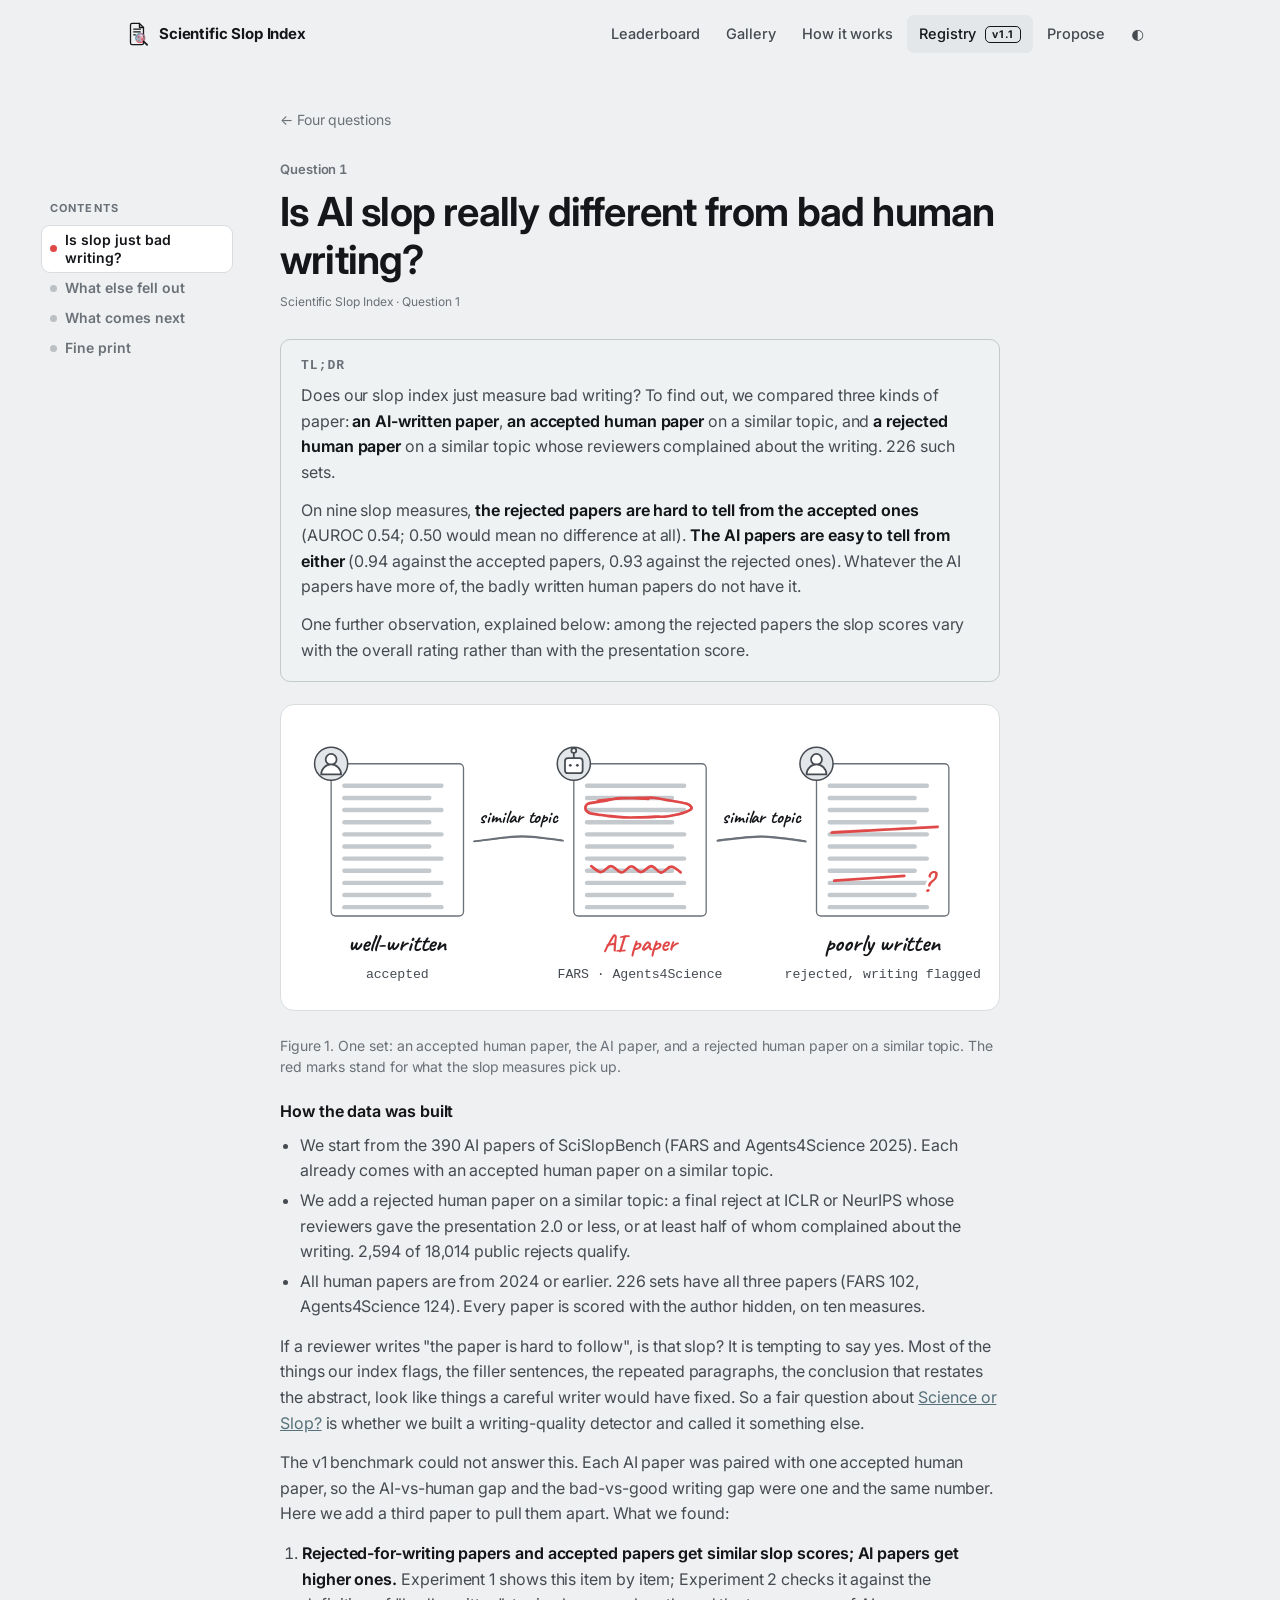
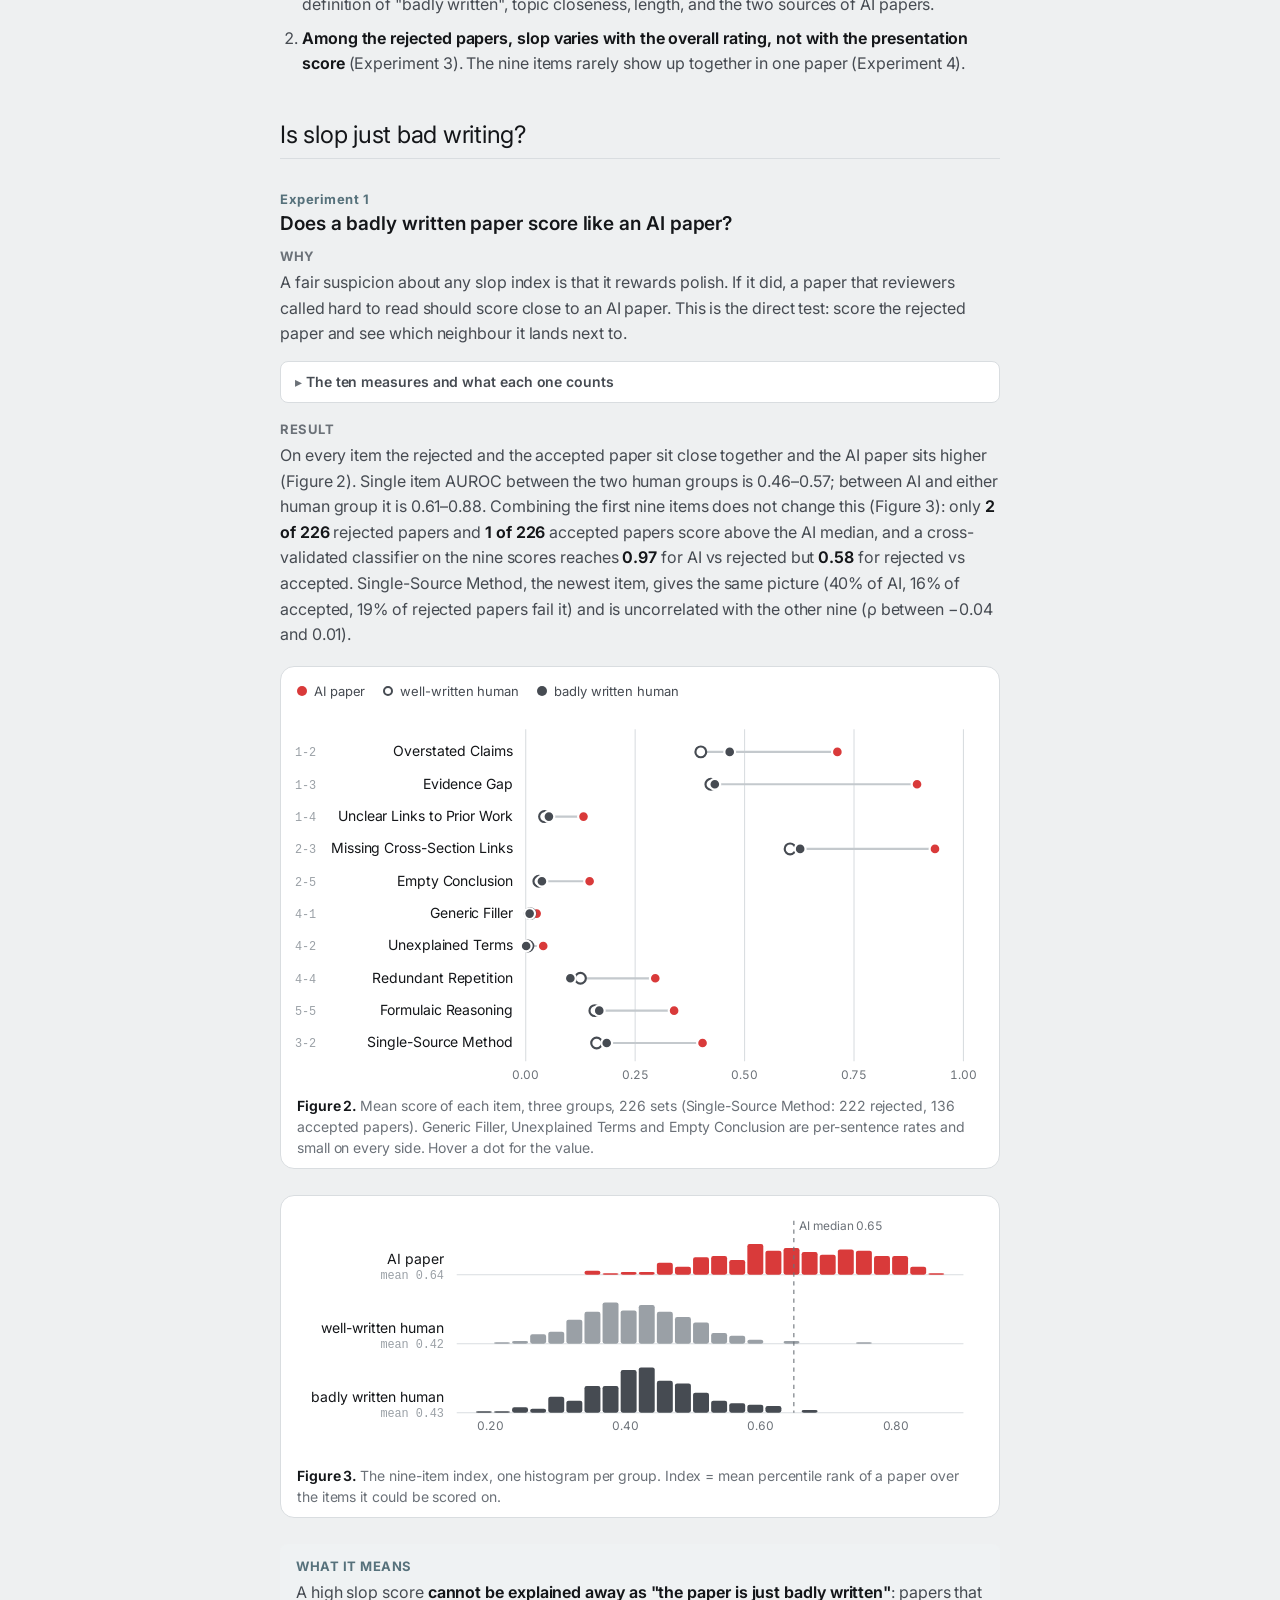
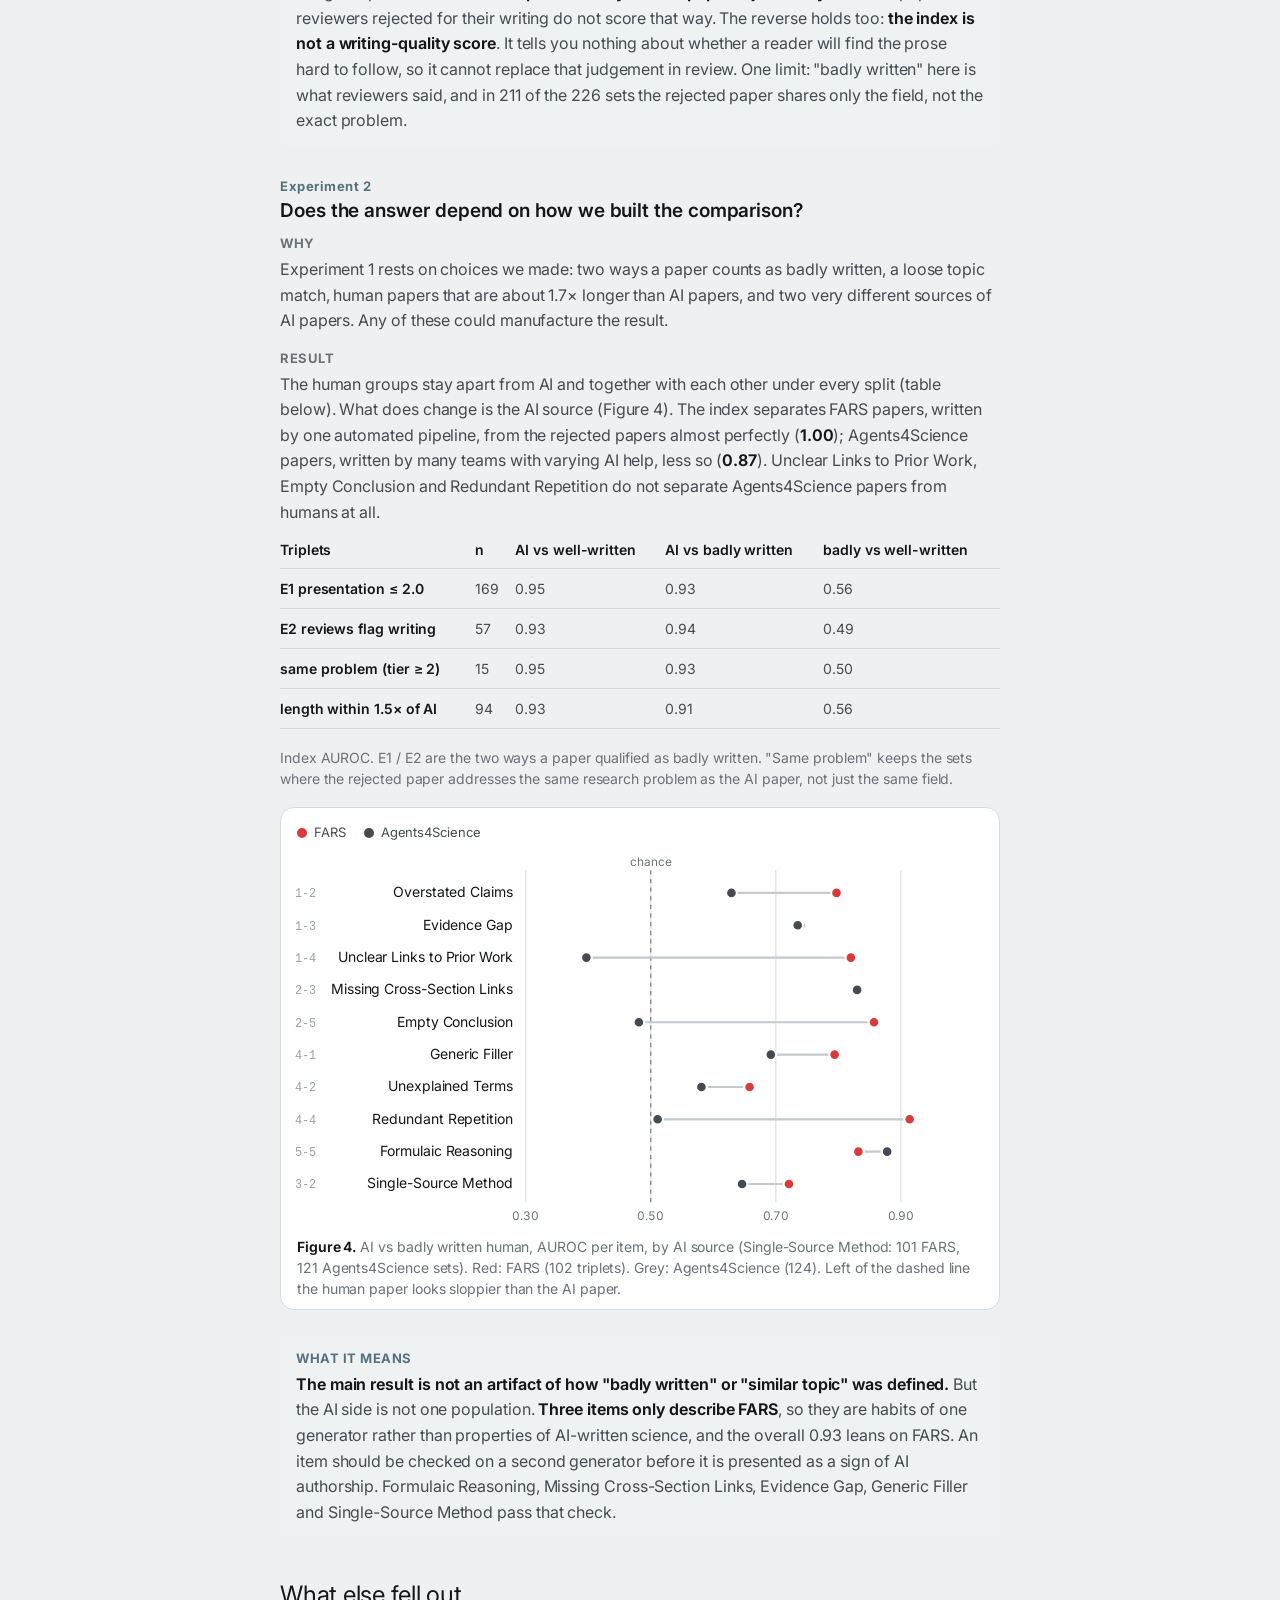
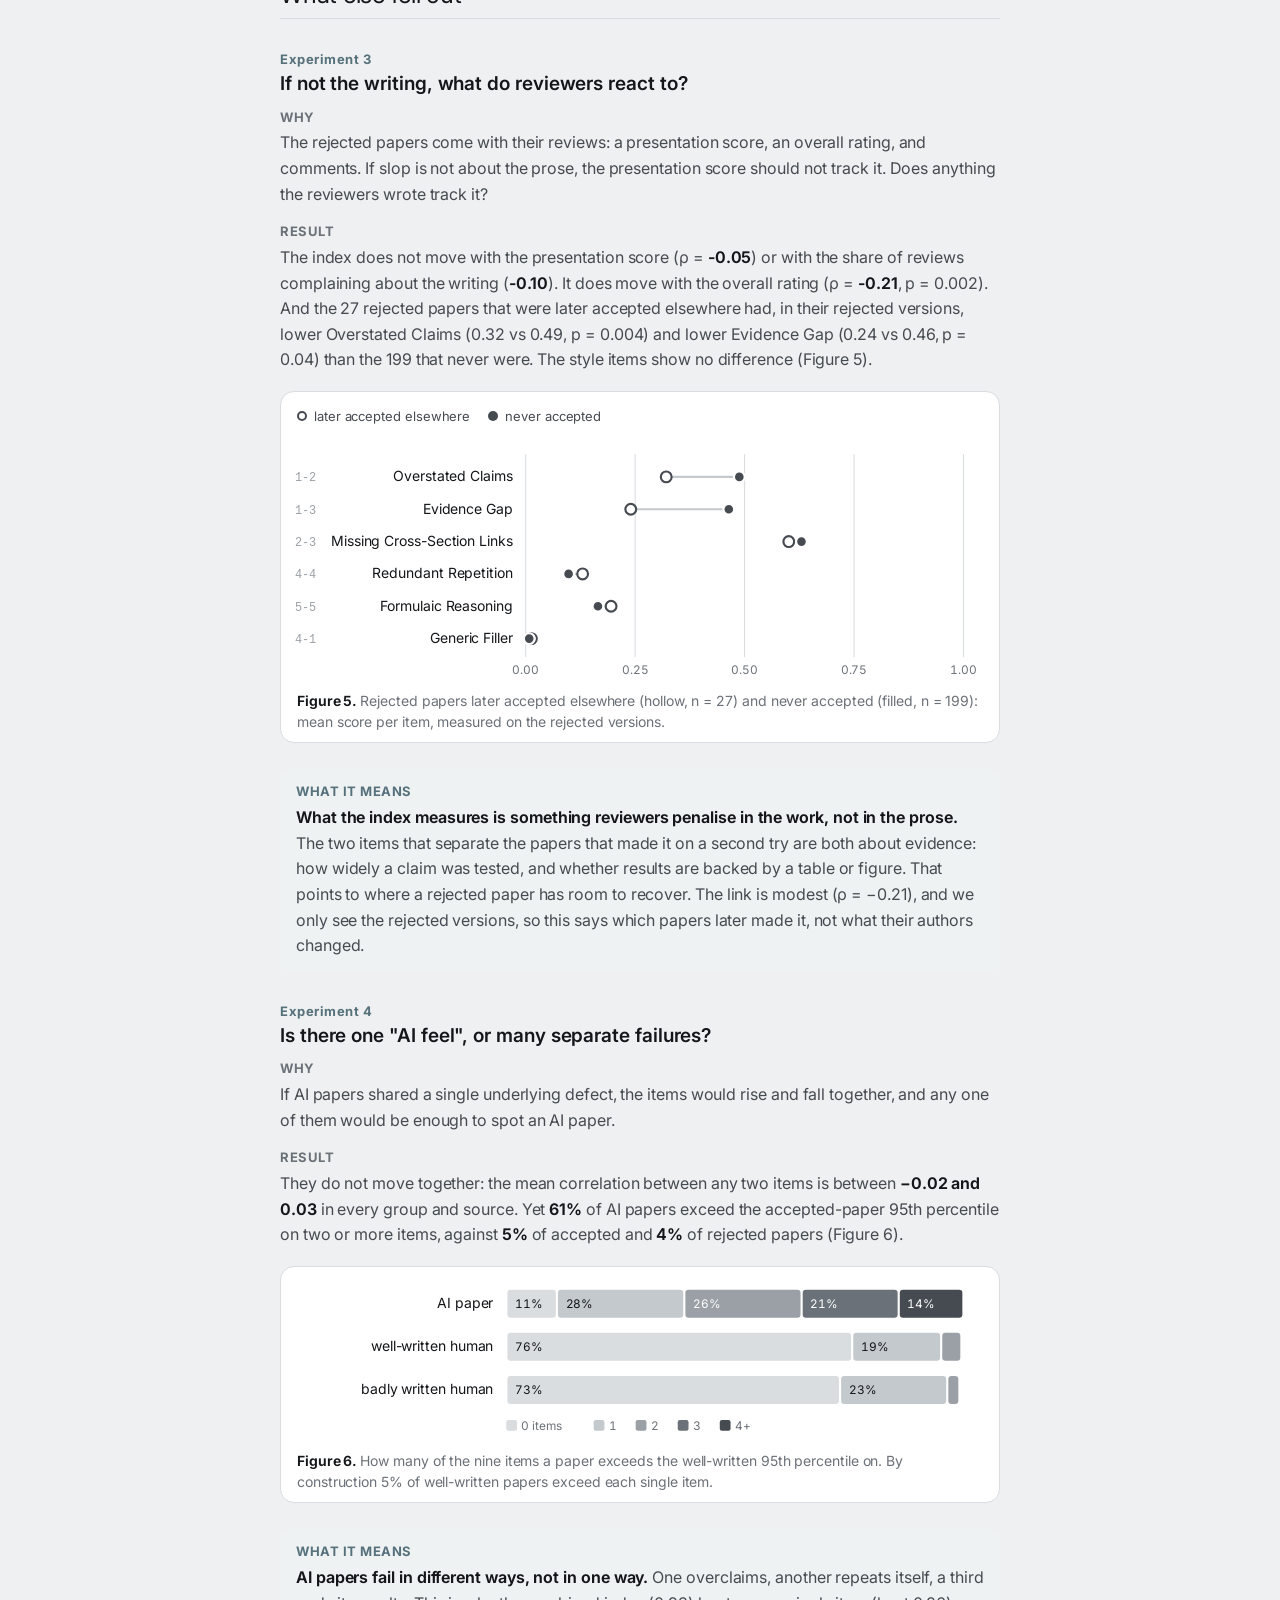
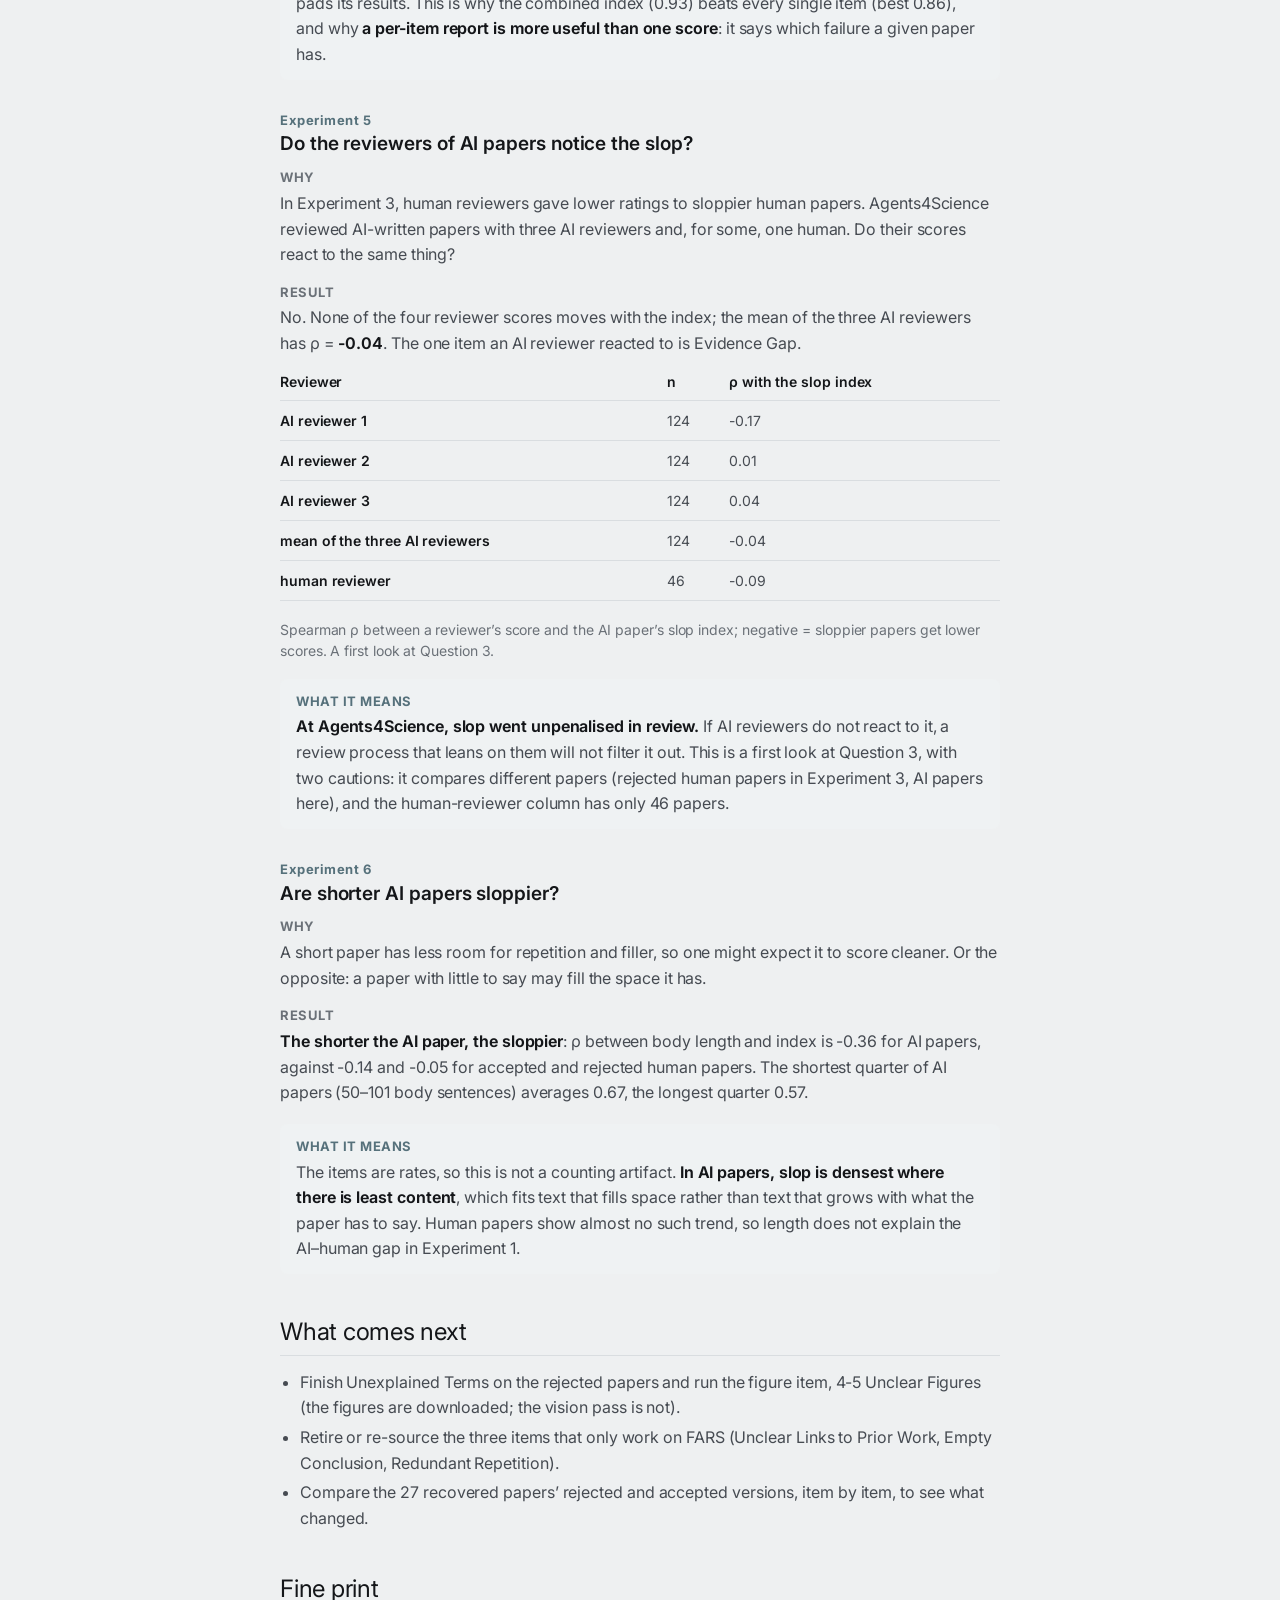
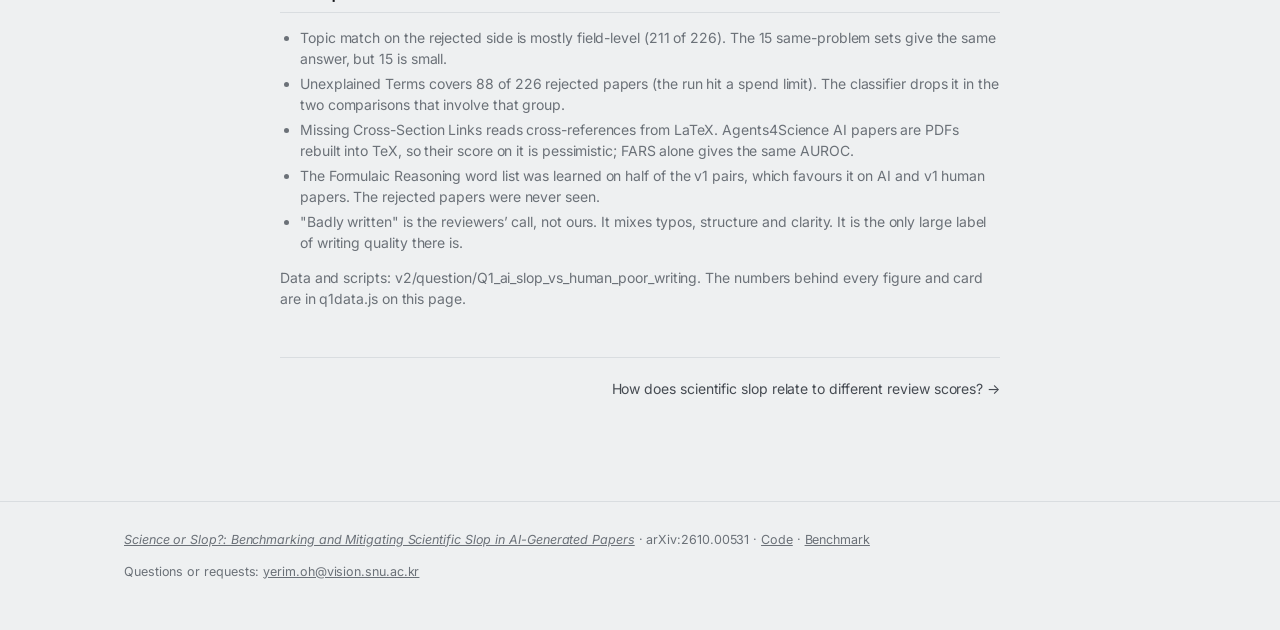
==== q.html @ fe50d417 "q.html#1: drop the left rule on the 'What it means' boxes Co-Authored-By: Claude Opus 5.5 <noreply@a" ====
<!doctype html>
<html lang="en">
<head>
<meta charset="utf-8">
<meta name="viewport" content="width=device-width, initial-scale=1">
<title>Four questions · Scientific Slop Index</title>
<meta name="robots" content="noindex, nofollow">
<meta name="description" content="SciSlop v1.1 working draft: what counts as scientific slop. Seventeen defects in three planes, each with a definition, an illustrative example, how it is judged, what is not a defect, and what counts as a fix.">
<meta name="theme-color" content="#fbfaf8">
<meta property="og:type" content="website">
<meta property="og:site_name" content="Scientific Slop Index">
<meta property="og:title" content="What counts as slop · SciSlop v1.1 registry">
<meta property="og:description" content="Seventeen defects in a paper's scientific reasoning, judged the same way whoever wrote the paper.">
<meta property="og:image" content="https://scientific-slop-demo.onrender.com/static/og.png">
<meta name="twitter:card" content="summary_large_image">
<link rel="preconnect" href="https://fonts.googleapis.com">
<link rel="preconnect" href="https://fonts.gstatic.com" crossorigin>
<link href="https://fonts.googleapis.com/css2?family=Inter:ital,opsz,wght@0,14..32,400;0,14..32,500;0,14..32,600;0,14..32,700;1,14..32,600&display=swap" rel="stylesheet">
<link rel="icon" type="image/png" sizes="32x32" href="favicon-32.png">
<link rel="apple-touch-icon" href="icon-180.png">
<link rel="stylesheet" href="app.css?v=1105b">
<link rel="stylesheet" href="v11.css?v=1105b">
<link rel="stylesheet" href="https://fonts.googleapis.com/css2?family=Archivo:wdth,wght@62..125,600..900&family=Instrument+Serif:ital@0;1&family=Caveat:wght@500;700&display=swap">
<link rel="stylesheet" href="site.css?v=1118g">
<script>
  // same theme key as the main app, applied before paint
  try { const t = localStorage.getItem('ssi-theme'); if (t) document.documentElement.dataset.theme = JSON.parse(t); } catch (e) { try { const t = localStorage.getItem('ssi-theme'); if (t) document.documentElement.dataset.theme = t.replace(/"/g, ''); } catch (_) {} }
</script>
</head>
<body>
<header class="wrap top">
  <a class="brand" href="https://scientific-slop-demo.onrender.com/"><span class="mark"><svg class="mark-svg" viewBox="0 0 64 64" aria-hidden="true" focusable="false"> <defs><clipPath id="lens-clip-rb-a"><circle cx="40" cy="42" r="10.4"/></clipPath><radialGradient id="lrb-structure-a"><stop offset="0" stop-color="#b98aa3" stop-opacity=".95"/><stop offset=".55" stop-color="#b98aa3" stop-opacity=".7"/><stop offset="1" stop-color="#b98aa3" stop-opacity="0"/></radialGradient><radialGradient id="lrb-argument-a"><stop offset="0" stop-color="#e8a1a9" stop-opacity=".95"/><stop offset=".55" stop-color="#e8a1a9" stop-opacity=".7"/><stop offset="1" stop-color="#e8a1a9" stop-opacity="0"/></radialGradient><radialGradient id="lrb-artifacts-a"><stop offset="0" stop-color="#90aebb" stop-opacity=".95"/><stop offset=".55" stop-color="#90aebb" stop-opacity=".7"/><stop offset="1" stop-color="#90aebb" stop-opacity="0"/></radialGradient></defs> <path d="M20 6 H38 L48 16 V54 Q48 58 44 58 H20 Q16 58 16 54 V10 Q16 6 20 6 Z" fill="none" stroke="currentColor" stroke-width="3.2" stroke-linecap="round" stroke-linejoin="round"/> <path d="M38 6 V16 H48" fill="none" stroke="currentColor" stroke-width="3.2" stroke-linecap="round" stroke-linejoin="round"/> <path d="M24 20 H40" fill="none" stroke="currentColor" stroke-width="3.2" stroke-linecap="round" stroke-linejoin="round"/> <path d="M24 27 H40" fill="none" stroke="currentColor" stroke-width="3.2" stroke-linecap="round" stroke-linejoin="round"/> <path d="M24 34 H28" fill="none" stroke="currentColor" stroke-width="3.2" stroke-linecap="round" stroke-linejoin="round"/> <g clip-path="url(#lens-clip-rb-a)"> <circle cx="36" cy="39.5" r="9" fill="url(#lrb-structure-a)"/> <circle cx="44.5" cy="45.5" r="10" fill="url(#lrb-argument-a)"/> <circle cx="36.5" cy="48.5" r="8" fill="url(#lrb-artifacts-a)"/> <circle cx="36" cy="39.5" r="2.4" fill="#a3728c"/> <circle cx="44.5" cy="45.5" r="2.8" fill="#de6b77"/> <circle cx="36.5" cy="48.5" r="2" fill="#6f96a6"/> </g> <path d="M40.00 31.00 A11 11 0 0 1 49.53 47.50" fill="none" stroke="#a3728c" stroke-width="3.6" stroke-linecap="butt"/> <path d="M49.53 47.50 A11 11 0 0 1 30.47 47.50" fill="none" stroke="#de6b77" stroke-width="3.6" stroke-linecap="butt"/> <path d="M30.47 47.50 A11 11 0 0 1 40.00 31.00" fill="none" stroke="#6f96a6" stroke-width="3.6" stroke-linecap="butt"/> <path d="M48 50 L57 59" fill="none" stroke="currentColor" stroke-width="4.2" stroke-linecap="round" stroke-linejoin="round"/> </svg></span><span class="name">Scientific Slop Index</span></a>
  <nav>
    <a href="https://scientific-slop-demo.onrender.com/leaderboard">Leaderboard</a>
    <a href="https://scientific-slop-demo.onrender.com/gallery">Gallery</a>
    <a href="https://scientific-slop-demo.onrender.com/how">How it works</a>
    <a href="./" class="active">Registry <span class="nav-v">v1.1</span></a>
    <a href="https://scientific-slop-demo.onrender.com/propose">Propose</a>
    <button class="icon-btn" id="theme" type="button" aria-label="Switch color theme" title="Switch theme">◐</button>
  </nav>
</header>
<main id="main" class="wrap">
  <article class="qa" id="qa" aria-live="polite"></article>
</main>
<footer>
  <div class="wrap">
    <span><a href="https://arxiv.org/abs/2610.00531" target="_blank" rel="noopener"><i>Science or Slop?: Benchmarking and Mitigating Scientific Slop in AI-Generated Papers</i></a> · arXiv:2610.00531 · <a href="https://github.com/yerimoh/ScientificSlop" target="_blank" rel="noopener">Code</a> · <a href="https://huggingface.co/datasets/yerim0210/Scientific_Slop" target="_blank" rel="noopener">Benchmark</a></span>
    <span>Questions or requests: <a href="mailto:yerim.oh@vision.snu.ac.kr">yerim.oh@vision.snu.ac.kr</a></span>
  </div>
</footer>
<script src="q1data.js?v=1118g"></script>
<script type="module" src="posts.js?v=1118g"></script>
</body>
</html>
---- app.css ----
/* Scientific Slop Index — palette and type follow the paper (Table 1): mauve / rose / slate planes,
   tinted plane bands, outlined plane tags, red for what is flagged. Type is Avenir throughout. */
:root {
  --bg: #fbfaf8;
  --surface: #ffffff;
  --surface-2: #f4f3f0;
  --line: #e6e3de;
  --line-2: #d3cfc8;
  --ink: #1f2937;
  --ink-2: #4b5563;
  --ink-3: #6b7280;
  --ink-4: #9ca3af;
  /* planes (paper colors) */
  --structure: #95627a;  --structure-deep: #7e4e66;  --structure-band: #f5f1f3;  --structure-light: #e7d6de;
  --argument: #e4959e;   --argument-deep: #b8606e;   --argument-band: #fbf1f2;   --argument-light: #f4e1e4;
  --artifacts: #6d8a96;  --artifacts-deep: #56717b;  --artifacts-band: #eff2f3;  --artifacts-light: #d5dfe0;
  /* flagged / slop red (the paper's link red), and a sequential red ramp for the index */
  --red: #a8323e;
  --idx-1: #efc9cd; --idx-2: #e4959e; --idx-3: #c0505a; --idx-4: #a8323e;
  --good: #3f7d4f;
  --mark: rgba(228, 149, 158, .35);
  --shadow: 0 1px 2px rgba(31, 41, 55, .04), 0 10px 30px rgba(31, 41, 55, .06);
  --radius: 14px;
  --sans: "Inter", "Avenir Next", "Segoe UI", system-ui, -apple-system, sans-serif;
  --mono: ui-monospace, "SF Mono", Menlo, Consolas, monospace;
  color-scheme: light;
}
@media (prefers-color-scheme: dark) {
  :root:not([data-theme="light"]) {
    --bg: #0a0a0a; --surface: #111111; --surface-2: #1a1a1a; --line: #262626; --line-2: #333333;
    --ink: #ededed; --ink-2: #a1a1a1; --ink-3: #878787; --ink-4: #5c5c5c;
    --structure: #ad8199; --structure-deep: #c4a2b5; --structure-band: #161415; --structure-light: #2c2629;
    --argument: #d98a93; --argument-deep: #e6a7ae; --argument-band: #171415; --argument-light: #302728;
    --artifacts: #7c9caa; --artifacts-deep: #a3bfcb; --artifacts-band: #131617; --artifacts-light: #252c2f;
    --red: #e5484d; --idx-1: #3b1a1d; --idx-2: #6e2a2f; --idx-3: #a83a40; --idx-4: #e5484d;
    --good: #62c073; --mark: rgba(229, 72, 77, .18);
    --shadow: 0 1px 2px rgba(0, 0, 0, .3), 0 10px 30px rgba(0, 0, 0, .35);
    color-scheme: dark;
  }
}
:root[data-theme="dark"] {
  --bg: #0a0a0a; --surface: #111111; --surface-2: #1a1a1a; --line: #262626; --line-2: #333333;
  --ink: #ededed; --ink-2: #a1a1a1; --ink-3: #878787; --ink-4: #5c5c5c;
  --structure: #ad8199; --structure-deep: #c4a2b5; --structure-band: #161415; --structure-light: #2c2629;
  --argument: #d98a93; --argument-deep: #e6a7ae; --argument-band: #171415; --argument-light: #302728;
  --artifacts: #7c9caa; --artifacts-deep: #a3bfcb; --artifacts-band: #131617; --artifacts-light: #252c2f;
  --red: #e5484d; --idx-1: #3b1a1d; --idx-2: #6e2a2f; --idx-3: #a83a40; --idx-4: #e5484d;
  --good: #62c073; --mark: rgba(229, 72, 77, .18);
  --shadow: 0 1px 2px rgba(0, 0, 0, .3), 0 10px 30px rgba(0, 0, 0, .35);
  color-scheme: dark;
}

* { box-sizing: border-box; }
html { -webkit-text-size-adjust: 100%; scroll-behavior: smooth; }
body { margin: 0; background: var(--bg); color: var(--ink); font: 15px/1.6 var(--sans); -webkit-font-smoothing: antialiased; letter-spacing: -.005em; }
button, input, select { font: inherit; color: inherit; }
a { color: inherit; }
[hidden] { display: none !important; }
.wrap { max-width: 1080px; margin: 0 auto; padding: 0 24px; }

/* ------------------------------------------------------------------ top bar */
.top { display: flex; align-items: center; justify-content: space-between; height: 68px; gap: 12px; }
.brand { display: flex; align-items: center; gap: 9px; font-weight: 700; letter-spacing: -.01em; text-decoration: none; white-space: nowrap; }
.mark { display: inline-flex; align-items: center; color: var(--ink); }
.mark .mark-svg { width: 26px; height: 26px; display: block; }
.lb-brand .mark .mark-svg { width: 20px; height: 20px; }
.top nav { display: flex; align-items: center; gap: 2px; flex-wrap: wrap; justify-content: flex-end; }
.top nav a, .icon-btn { text-decoration: none; color: var(--ink-2); padding: 7px 12px; border-radius: 999px; border: 0; background: none; cursor: pointer; font-size: 14.5px; font-weight: 500; }
.top nav a:hover, .icon-btn:hover { background: var(--surface-2); color: var(--ink); }
.top nav a.active { color: var(--ink); background: var(--surface-2); }

.nav-v { font-size: 10.5px; font-weight: 700; letter-spacing: .06em; padding: 1px 6px; border-radius: 5px; border: 1.2px solid currentColor; margin-left: 5px; vertical-align: 1px; }

/* ------------------------------------------------------------------ shared bits */
.eyebrow { font-size: 12.5px; letter-spacing: .12em; text-transform: uppercase; color: var(--ink-3); margin: 0 0 14px; font-weight: 600; }
.tag { display: inline-flex; align-items: center; font-size: 10.5px; font-weight: 700; letter-spacing: .06em; text-transform: uppercase;
  padding: 1px 7px; border-radius: 5px; border: 1.2px solid currentColor; line-height: 1.6; white-space: nowrap; }
.tag.structure { color: var(--structure-deep); } .tag.argument { color: var(--argument-deep); } .tag.artifacts { color: var(--artifacts-deep); }
.band-structure { background: var(--structure-band); } .band-argument { background: var(--argument-band); } .band-artifacts { background: var(--artifacts-band); }
.swatch { width: 9px; height: 9px; border-radius: 50%; display: inline-block; flex: none; }
.sw-structure { background: var(--structure); } .sw-argument { background: var(--argument); } .sw-artifacts { background: var(--artifacts); }
.card { background: var(--surface); border: 1px solid var(--line); border-radius: var(--radius); box-shadow: var(--shadow); }
.btn { border: 0; border-radius: 999px; padding: 10px 22px; background: var(--ink); color: var(--bg); font-weight: 700; cursor: pointer; transition: transform .1s, opacity .15s; white-space: nowrap; }
.btn:hover { opacity: .88; } .btn:active { transform: scale(.98); } .btn[disabled] { opacity: .5; cursor: progress; }
.btn.ghost { background: var(--surface); color: var(--ink); border: 1px solid var(--line-2); font-weight: 600; }
.btn.small { padding: 6px 14px; font-size: 13.5px; }
.link-btn { background: none; border: 0; padding: 0; cursor: pointer; color: var(--ink); font-weight: 600; text-decoration: underline; text-decoration-color: var(--line-2); text-underline-offset: 4px; }
.link-btn:hover { text-decoration-color: var(--ink); }
.chip { display: inline-flex; align-items: center; gap: 6px; padding: 2px 10px; border-radius: 999px; font-size: 12.5px; background: var(--surface-2); color: var(--ink-2); border: 1px solid var(--line); white-space: nowrap; }
.mono, code { font-family: var(--mono); font-size: 12px; }
.muted { color: var(--ink-3); }
.page-title { font-weight: 700; font-size: clamp(34px, 5vw, 48px); letter-spacing: -.02em; line-height: 1.08; margin: 0 0 12px; }
.page-lede { color: var(--ink-2); max-width: 680px; font-size: 16.5px; margin: 0 0 32px; }
.page { padding-top: 40px; padding-bottom: 56px; }

/* ------------------------------------------------------------------ home */
.hero-band { position: relative; overflow: hidden; }
.hero-band::before { content: ""; position: absolute; inset: -30% -10% auto; height: 140%; z-index: -1; pointer-events: none; filter: blur(56px); opacity: .5;
  background:
    radial-gradient(36% 50% at 18% 45%, var(--structure) 0%, transparent 70%),
    radial-gradient(38% 50% at 82% 25%, var(--argument) 0%, transparent 70%),
    radial-gradient(42% 45% at 55% 100%, var(--artifacts) 0%, transparent 70%); }
:root[data-theme="dark"] .hero-band::before { opacity: .28; }
.landing { text-align: center; padding: 64px 0 56px; }
.res-row { display: flex; justify-content: center; gap: 8px; flex-wrap: wrap; }
.res-row-l { justify-content: flex-start; margin-bottom: 14px; }
.res-btn { display: inline-flex; align-items: center; gap: 8px; height: 38px; padding: 0 16px 0 12px; border-radius: 999px; background: var(--surface); border: 1px solid var(--line-2); color: var(--ink); font-weight: 600; font-size: 14px; text-decoration: none; box-shadow: var(--shadow); transition: background .15s, border-color .15s, transform .15s; }
.res-btn:hover { background: var(--ink); color: var(--bg); border-color: var(--ink); transform: translateY(-1px); }
.res-btn svg { flex: none; }
.res-btn .rb-emoji { font-size: 15px; line-height: 1; }
.pill { display: inline-flex; align-items: center; gap: 7px; padding: 5px 13px; border-radius: 999px; background: var(--surface); border: 1px solid var(--line); font-size: 12.5px; color: var(--ink-2); text-decoration: none; box-shadow: 0 1px 2px rgba(31,41,55,.05); }
.pill i { font-style: italic; color: var(--ink); }
.pill:hover { border-color: var(--line-2); color: var(--ink); }
.pill.soft { background: var(--surface-2); box-shadow: none; }
h1.hero { font-weight: 700; font-size: clamp(44px, 7vw, 76px); line-height: 1.02; letter-spacing: -.035em; margin: 22px 0 16px; }
h1.hero em { font-style: italic; color: var(--red); font-weight: 600; }
.lede { max-width: 680px; margin: 0 auto 30px; color: var(--ink-2); font-size: 17px; }
.lede .lede-k { font-style: italic; color: var(--ink); font-weight: 600; }
.lede-structure, .lede-argument, .lede-artifacts { font-weight: 600; padding: 0 3px; border-radius: 4px; white-space: nowrap; }
.lede-structure { color: var(--structure-deep); background: var(--structure-band); }
.lede-argument { color: var(--argument-deep); background: var(--argument-band); }
.lede-artifacts { color: var(--artifacts-deep); background: var(--artifacts-band); }
@media (max-width: 520px) { .lede-structure, .lede-argument, .lede-artifacts { white-space: normal; } }
.ask { display: flex; align-items: center; gap: 8px; max-width: 720px; margin: 0 auto; background: var(--surface); padding: 8px 8px 8px 22px; border: 1px solid var(--line); border-radius: 18px; box-shadow: 0 1px 2px rgba(31,41,55,.04), 0 12px 32px rgba(31,41,55,.08); }
.ask:focus-within { border-color: var(--line-2); }
.ask input { flex: 1; min-width: 0; border: 0; outline: 0; background: none; padding: 10px 0; font-size: 16.5px; }
.ask input::placeholder { color: var(--ink-4); }
.ask .ask-file .ib { width: 40px; height: 40px; border-radius: 11px; }
.ask .go { display: inline-flex; align-items: center; gap: 8px; border: 0; border-radius: 12px; background: var(--ink); color: var(--bg); padding: 0 6px 0 16px; height: 44px; font-weight: 600; cursor: pointer; }
.ask .go:hover { opacity: .9; } .ask .go[disabled] { opacity: .5; cursor: progress; }
.ask .go-a { width: 32px; height: 32px; border-radius: 9px; background: rgba(255,255,255,.14); display: grid; place-items: center; font-size: 16px; }
.under-ask { margin-top: 14px; }
.keyrow { max-width: 720px; margin: 14px auto 0; display: flex; align-items: center; gap: 10px 14px; flex-wrap: wrap; }
.keyfield { flex: 1 1 360px; display: flex; align-items: center; gap: 10px; background: var(--surface); border: 1px solid var(--line); border-radius: 12px; padding: 6px 8px 6px 12px; }
.keyfield .key-l { font-size: 12.5px; color: var(--ink-3); white-space: nowrap; font-weight: 600; }
.keyfield input { flex: 1; min-width: 0; border: 0; outline: 0; background: none; font-size: 14px; padding: 4px 0; font-family: var(--mono); }
.keyfield input::placeholder { font-family: var(--sans); color: var(--ink-4); }
.keyfield:focus-within { border-color: var(--line-2); }
.key-help { font-size: 13px; color: var(--ink-2); }
.key-note { max-width: 720px; margin: 8px auto 0; }
.cite { padding: 36px 24px 12px; }
.bib { position: relative; padding: 16px 18px; }
.bib pre { margin: 0; font-family: var(--mono); font-size: 12.5px; line-height: 1.55; white-space: pre-wrap; word-break: break-word; color: var(--ink); }
.bib-copy { position: absolute; right: 12px; top: 12px; }
.team { padding: 48px 24px 0; }
.team-grid { display: grid; grid-template-columns: repeat(auto-fit, minmax(150px, 1fr)); gap: 18px 14px; max-width: 920px; }
.tm { display: grid; justify-items: center; text-align: center; gap: 4px; text-decoration: none; color: inherit; border-radius: 12px; padding: 8px 4px; }
a.tm:hover { background: var(--surface-2); }
a.tm:hover .tm-name { text-decoration: underline; text-underline-offset: 3px; }
a.tm:hover .tm-avatar { border-color: var(--ink); }
.tm-avatar { position: relative; width: 96px; height: 96px; border-radius: 50%; background: var(--surface-2); border: 1px solid var(--line); display: grid; place-items: center; overflow: hidden; font-weight: 700; font-size: 26px; color: var(--ink-3); letter-spacing: .02em; margin-bottom: 6px; }
.tm-avatar img { position: absolute; inset: 0; width: 100%; height: 100%; object-fit: cover; }
.tm-name { font-weight: 700; font-size: 15px; color: var(--ink); text-decoration: none; }
.tm-aff { font-size: 13px; color: var(--ink-2); }
.tm-role { font-size: 12px; color: var(--ink-3); }
.alt { margin-top: 18px; display: flex; justify-content: center; align-items: center; gap: 10px 14px; flex-wrap: wrap; color: var(--ink-2); font-size: 13.5px; }
.file-btn { position: relative; }
.file-btn input { position: absolute; inset: 0; opacity: 0; cursor: pointer; width: 100%; }
.check { display: inline-flex; align-items: center; gap: 7px; font-size: 13px; color: var(--ink-3); cursor: pointer; }
.check input { accent-color: var(--structure); width: 15px; height: 15px; }
.form-error { color: var(--red); font-size: 14px; margin: 14px 0 0; min-height: 1em; }
.notice { font-size: 13px; color: var(--ink-3); margin-top: 10px; }
.usage { display: flex; width: fit-content; max-width: 100%; align-items: baseline; justify-content: center; flex-wrap: wrap; gap: 0 8px; margin: 24px auto 8px; color: var(--ink-2); text-decoration: none; font-size: 15px; }
.usage[hidden] { display: none; }
.usage b { font-size: 30px; line-height: 1; font-weight: 700; letter-spacing: -.035em; font-variant-numeric: tabular-nums;
  background: linear-gradient(90deg, var(--artifacts-deep), var(--structure), var(--argument-deep)); -webkit-background-clip: text; background-clip: text; color: transparent; }
.usage:hover span { color: var(--ink); }
.u-dot { position: relative; align-self: center; width: 7px; height: 7px; margin-right: 2px; border-radius: 50%; background: var(--good); }
.u-dot::after { content: ""; position: absolute; inset: 0; border-radius: 50%; background: var(--good); animation: u-pulse 2s ease-out infinite; }
@keyframes u-pulse { from { transform: scale(1); opacity: .5; } to { transform: scale(3.2); opacity: 0; } }
@media (prefers-reduced-motion: reduce) { .u-dot::after { animation: none; } }

.dots-band { padding: 56px 0; border-top: 1px solid var(--line); border-bottom: 1px solid var(--line); background-color: var(--surface-2);
  background-image: radial-gradient(color-mix(in oklab, var(--line-2) 70%, transparent) 1px, transparent 1.2px); background-size: 22px 22px; }
.dots-band + .dots-band { border-top: 0; }
.sec-h { text-align: center; font-size: clamp(24px, 3.2vw, 32px); font-weight: 700; letter-spacing: -.025em; margin: 0 0 10px; line-height: 1.15; }
.sec-h.left { text-align: left; margin: 0; font-size: 22px; }
.sec-sub { text-align: center; max-width: 720px; margin: 0 auto 30px; color: var(--ink-2); font-size: 15.5px; }
.planes-intro { display: grid; grid-template-columns: repeat(3, 1fr); gap: 16px; margin: 0; text-align: left; }
.pi { padding: 20px 20px 12px; border-radius: var(--radius); border: 1px solid var(--line); background: var(--surface); box-shadow: var(--shadow); }
.pi-ico { display: inline-flex; align-items: center; height: 40px; padding: 0 12px; border-radius: 10px; margin-bottom: 14px; }
.pi p { margin: 0; color: var(--ink); font-size: 15.5px; font-weight: 600; letter-spacing: -.01em; }
.pi ul { margin: 12px 0 0; padding: 0; list-style: none; font-size: 13.5px; color: var(--ink-2); }
.pi li { padding: 11px 0; border-top: 1px solid var(--line); display: flex; gap: 12px; align-items: flex-start; line-height: 1.45; }
.pi li img { width: 76px; flex: none; background: #fff; border-radius: 7px; padding: 3px; border: 1px solid var(--line); }
.pi li b { display: block; color: var(--ink); font-weight: 600; margin-bottom: 1px; }
.pi li:first-child { border-top: 0; }

.feats { padding: 60px 24px 24px; }
.feats .sec-h { margin-bottom: 8px; }
.feat-row { display: grid; grid-template-columns: 1.15fr 1fr; gap: 40px; align-items: center; padding: 36px 0; }
.feat-row.rev .feat-illus { order: 2; }
.feat-illus { background: var(--surface-2); border: 1px solid var(--line); border-radius: 18px; padding: 22px; overflow: hidden; }
.feat-illus img { width: 100%; height: auto; display: block; border-radius: 10px; border: 1px solid var(--line); box-shadow: 0 8px 28px rgba(31,41,55,.10); background: #fff; }
.feat-text h3 { margin: 0 0 10px; font-size: 22px; font-weight: 700; letter-spacing: -.02em; line-height: 1.2; }
.feat-text p { margin: 0 0 14px; color: var(--ink-2); font-size: 15px; }
.checks { margin: 0; padding: 0; list-style: none; font-size: 14px; color: var(--ink-2); }
.checks li { padding: 4px 0 4px 24px; position: relative; }
.checks li::before { content: "✓"; position: absolute; left: 0; top: 4px; width: 16px; height: 16px; border-radius: 50%; background: var(--good); color: #fff; font-size: 10px; font-weight: 700; display: grid; place-items: center; }
.checks a { color: var(--ink); font-weight: 600; text-decoration-color: var(--line-2); text-underline-offset: 3px; }

.home-grid { margin-top: 18px; }

/* deep dive on the home page */
.dive-wrap { padding-top: 8px; }
.dive { padding: 16px 24px 22px; margin-top: -8px; }
.dive-head { display: flex; align-items: flex-start; justify-content: space-between; gap: 16px; margin-bottom: 14px; }
.dive-head-l { display: grid; gap: 3px; min-width: 0; }
.dive-kicker { font-size: 12.5px; color: var(--ink-3); }
.dive-title { margin: 0; font-size: 18px; line-height: 1.3; letter-spacing: -.01em; font-weight: 600; }
.dive-meta { color: var(--ink-3); font-size: 13px; flex: none; }
.dive .score-card { border: 1px solid var(--line); box-shadow: none; padding: 16px 20px; }
.dive .hero-num .n { font-size: 72px; }
.dive .plane-tiles { margin-top: 12px; }
.prev-grid3 { display: grid; grid-template-columns: minmax(0, 1.2fr) minmax(0, 1fr); gap: 22px; align-items: start; margin-top: 6px; }
.stage { display: grid; gap: 8px; }
.stage .stage-page { margin: 0; overflow: visible; }
.stage .stage-page img { width: 100%; height: auto; display: block; border-radius: 6px; }
.stage .hl { mix-blend-mode: normal; }
.stage .hl.structure { background: rgba(149, 98, 122, .32); } .stage .hl.argument { background: rgba(228, 149, 158, .5); } .stage .hl.artifacts { background: rgba(109, 138, 150, .34); }
.stage .hl-card { width: min(360px, 70%); z-index: 70; }
.stage-foot { display: flex; justify-content: space-between; align-items: baseline; gap: 10px; font-size: 12px; }
.stage-label { font-weight: 600; color: var(--ink-2); }
.stage-strip { display: grid; grid-auto-flow: column; grid-auto-columns: minmax(0, 1fr); gap: 6px; }
.stage-thumb { position: relative; display: block; padding: 0; border: 2px solid var(--line); border-radius: 5px; background: #fff; cursor: pointer; overflow: hidden; text-decoration: none; }
.stage-thumb .g-page img { display: block; width: 100%; height: auto; }
.stage-thumb .g-mark { mix-blend-mode: normal; }
.stage-thumb:hover, .stage-thumb.on { border-color: var(--ink); }
.stage-thumb .st-no { position: absolute; left: 4px; bottom: 3px; font-size: 10px; font-weight: 600; color: var(--ink-2); background: rgba(255,255,255,.9); border-radius: 4px; padding: 0 4px; }
.stage-thumb .st-n { position: absolute; right: 3px; top: 3px; min-width: 16px; height: 16px; display: grid; place-items: center; font-size: 10px; font-weight: 700; color: #fff; background: var(--red); border-radius: 999px; padding: 0 4px; }
.stage-more { display: grid; place-items: center; font-size: 13px; font-weight: 600; color: var(--ink-2); background: var(--surface-2); }
.prev-col { min-width: 0; }
.prev-col .section-title { margin: 0 0 8px; }
.prev-col .section-title p { font-size: 12px; }
.prev-col .viz { margin-top: 0; }
.prev-col .sarcs .seg-label { font-size: 10px; } .prev-col .sarcs .seg-under { font-size: 10px; }
.prev-page-clip .pv-page { border-radius: 6px 6px 0 0; }
.prev-page-clip::after { content: ""; position: absolute; left: 0; right: 0; bottom: 0; height: 110px; background: linear-gradient(transparent, var(--surface)); pointer-events: none; }
.prev-more { position: absolute; left: 50%; bottom: 14px; transform: translateX(-50%); z-index: 2; font-size: 13px; font-weight: 600; color: var(--ink); background: var(--surface); border: 1px solid var(--line-2); border-radius: 999px; padding: 6px 14px; text-decoration: none; box-shadow: var(--shadow); white-space: nowrap; }
.prev-body.compact .map-card { padding: 10px 14px 8px; }
.prev-body.compact .mbars { gap: 5px; }
.prev-body.compact .mb-row { grid-template-columns: minmax(140px, 1.3fr) minmax(50px, 1fr) 28px; }
.prev-body.compact .mb-frac { display: none; }
.prev-body.compact .mb-name { font-size: 12.5px; }
.prev-body.compact .fig-viz-grid { grid-template-columns: 1fr; gap: 10px; }
.prev-body.compact .fig-img img { width: 100%; max-height: 260px; object-fit: contain; }
.prev-body.compact .kind-grid { grid-template-columns: repeat(3, minmax(0, 1fr)); gap: 6px; }
.prev-body.compact .kind-tile { padding: 7px 8px; min-height: 0; }
.prev-body.compact .kind-tile .kt-l { font-size: 12px; }
.prev-body.compact .kind-tile .kt-ex { font-size: 10.5px; -webkit-line-clamp: 2; display: -webkit-box; -webkit-box-orient: vertical; overflow: hidden; }
.prev-body { display: grid; gap: 8px; }
.sec-sub.left { text-align: left; margin-left: 0; }
.planes-wrap { padding: 56px 24px 8px; }
.home-bench { margin: 36px auto 0; }

/* coverflow */
.cf-band { padding-bottom: 40px; }
.coverflow { position: relative; outline: none; }
.cf-stage { position: relative; height: 430px; perspective: 1400px; perspective-origin: 50% 40%; overflow: hidden; touch-action: pan-y; user-select: none; }
.cf-card { position: absolute; left: 50%; top: 10px; width: min(520px, 50%); transform-style: preserve-3d; transition: transform .55s cubic-bezier(.2,.8,.2,1), opacity .4s; cursor: pointer; background: var(--surface); border: 1px solid var(--line); border-radius: 8px; overflow: hidden; box-shadow: 0 18px 44px rgba(31,41,55,.22); will-change: transform; }
.cf-card.on { cursor: pointer; }
.cf-digest { position: absolute; right: 10px; top: 10px; width: 28px; height: 28px; border-radius: 8px; border: 1px solid var(--line); background: var(--surface); color: var(--ink-3); cursor: pointer; font-size: 14px; }
.cf-digest:hover { color: var(--ink); border-color: var(--ink); }
.cf-card:not(.on) .cf-digest { display: none; }
.cf-thumb { position: relative; aspect-ratio: 16 / 9.6; background: #fff; overflow: hidden; border-bottom: 4px solid var(--red); }
.cf-thumb .g-page img, .cf-thumb .g-page .ph { width: 100%; display: block; }
.cf-thumb .g-page { position: relative; }
.cf-cap { padding: 12px 44px 14px; text-align: center; background: var(--surface); position: relative; }
.cf-title { font-weight: 700; font-size: 17px; line-height: 1.25; letter-spacing: -.01em; white-space: nowrap; overflow: hidden; text-overflow: ellipsis; }
.cf-sub { margin-top: 4px; display: flex; justify-content: center; align-items: baseline; gap: 12px; flex-wrap: wrap; font-size: 13px; }
.cf-idx { font-weight: 700; }
.cf-planes { display: inline-flex; gap: 8px; color: var(--ink-3); font-variant-numeric: tabular-nums; }
.cf-structure { color: var(--structure-deep); } .cf-argument { color: var(--argument-deep); } .cf-artifacts { color: var(--artifacts-deep); }
.cf-card:not(.on) .cf-sub { visibility: hidden; }
.cf-nav { position: absolute; top: 45%; z-index: 30; width: 40px; height: 40px; border-radius: 50%; border: 1px solid var(--line); background: var(--surface); color: var(--ink); font-size: 24px; line-height: 1; cursor: pointer; box-shadow: var(--shadow); display: grid; place-items: center; }
.cf-prev { left: 0; } .cf-next { right: 0; }
.cf-nav:hover { background: var(--surface-2); }
.cf-dots { display: flex; justify-content: center; gap: 8px; margin-top: 12px; }
.cf-dot { width: 8px; height: 8px; border-radius: 50%; border: 0; background: var(--line-2); padding: 0; cursor: pointer; }
.cf-dot.on { background: var(--ink); transform: scale(1.25); }
@media (max-width: 860px) { .cf-stage { height: 340px; } .cf-card { width: 78%; } .dive { padding: 16px; } .dive-head { flex-direction: column; align-items: flex-start; } .dive-head-l { flex-wrap: wrap; } .dive-title { white-space: normal; } .planes-wrap { padding: 40px 16px 8px; } }
@media (prefers-reduced-motion: reduce) { .cf-card { transition: none; } }

/* ------------------------------------------------------------------ report */
.paper-head { margin-bottom: 18px; }
.paper-head h2 { font-weight: 700; font-size: clamp(26px, 3.6vw, 36px); line-height: 1.15; margin: 0 0 12px; letter-spacing: -.015em; }
.meta { color: var(--ink-2); font-size: 13.5px; display: flex; flex-wrap: wrap; gap: 6px 14px; align-items: center; margin: 0; }
.meta-grid { display: grid; grid-template-columns: repeat(auto-fit, minmax(120px, max-content)); gap: 8px 36px; padding: 12px 0; border-top: 1px solid var(--line); border-bottom: 1px solid var(--line); margin-top: 14px; }
.meta-grid .ml { display: block; font-size: 11px; text-transform: uppercase; letter-spacing: .08em; color: var(--ink-3); font-weight: 600; margin-bottom: 2px; }
.meta-grid .mv { font-size: 14px; color: var(--ink); font-weight: 500; text-decoration: none; }
.meta-grid a.mv:hover { text-decoration: underline; }
.keybar { display: flex; flex-wrap: wrap; align-items: center; gap: 8px 12px; padding: 10px 14px; border-radius: 12px; background: var(--surface-2); margin: 14px 0 16px; font-size: 13.5px; color: var(--ink-2); }
.keybar .list-toggle { margin-left: auto; font-size: 13px; }
.keybar .list-toggle input { accent-color: var(--ink); }
.keybar .key { font-family: var(--mono); font-size: 14.5px; color: var(--ink); font-weight: 600; letter-spacing: .04em; background: var(--surface); padding: 2px 10px; border-radius: 7px; border: 1px solid var(--line); }
.progress { margin: 0 0 16px; }
.progress .p-top { display: flex; justify-content: space-between; gap: 12px; font-size: 13.5px; color: var(--ink-2); margin-bottom: 7px; }
.progress .p-top b { color: var(--ink); font-variant-numeric: tabular-nums; }
.progress .p-bar { height: 8px; border-radius: 999px; background: var(--surface-2); overflow: hidden; position: relative; }
.progress .p-bar i { position: absolute; inset: 0 auto 0 0; border-radius: 999px; transition: width .6s ease;
  background: linear-gradient(90deg, var(--structure), var(--argument), var(--artifacts)); }
.progress .p-bar i::after { content: ""; position: absolute; inset: 0; background: linear-gradient(90deg, transparent, rgba(255,255,255,.45), transparent); background-size: 200% 100%; animation: sh 1.4s linear infinite; }
@keyframes sh { to { background-position: -200% 0; } }

.score-card { padding: 28px; display: grid; grid-template-columns: minmax(230px, 300px) 1fr; gap: 32px; align-items: center; }
.hero-num { display: flex; align-items: baseline; gap: 4px; }
.hero-num .n { font-size: 92px; line-height: .9; font-weight: 700; letter-spacing: -.045em; }
.hero-num .of { font-size: 20px; color: var(--ink-3); font-weight: 600; }
.hero-label { margin-top: 12px; font-weight: 700; display: flex; align-items: center; gap: 10px; flex-wrap: wrap; }
.band { display: inline-flex; align-items: center; gap: 6px; font-size: 12.5px; font-weight: 700; padding: 2px 10px 2px 8px; border-radius: 999px; background: var(--surface-2); border: 1px solid var(--line); }
.band .ico { width: 10px; height: 10px; display: inline-block; border-radius: 50%; }
.hero-sub { color: var(--ink-2); font-size: 13.5px; margin: 10px 0 0; max-width: 300px; }
.pending .n { color: var(--ink-4); animation: pulse 1.4s ease-in-out infinite; }
@keyframes pulse { 50% { opacity: .35; } }
.meter { position: relative; height: 12px; border-radius: 999px; background: var(--surface-2); }
.meter .fill { position: absolute; left: 0; top: 0; bottom: 0; border-radius: 999px; transition: width .9s cubic-bezier(.2, .8, .2, 1); }
.meter .tick { position: absolute; top: -3px; bottom: -3px; width: 2px; background: var(--surface); }
.scale-labels { position: relative; height: 18px; margin-top: 8px; font-size: 11.5px; color: var(--ink-3); }
.scale-labels span { position: absolute; transform: translateX(-50%); white-space: nowrap; }
.scale-labels span:first-child { transform: none; } .scale-labels span:last-child { transform: translateX(-100%); }
.plane-tiles { display: grid; grid-template-columns: repeat(3, minmax(0, 1fr)); gap: 10px; margin-top: 22px; }
.tile { padding: 12px 14px; border-radius: 12px; cursor: pointer; border: 1px solid transparent; transition: border-color .15s; text-align: left; }
.tile:hover { border-color: var(--line-2); }
.tile .t-val { font-size: 26px; font-weight: 700; letter-spacing: -.02em; margin-top: 4px; }
.tile .t-bar { height: 4px; border-radius: 999px; background: rgba(0, 0, 0, .07); margin-top: 8px; overflow: hidden; }
.tile .t-bar i { display: block; height: 100%; border-radius: 999px; transition: width .9s cubic-bezier(.2, .8, .2, 1); }

.tabs { display: flex; gap: 4px; margin: 30px 0 16px; border-bottom: 1px solid var(--line); flex-wrap: wrap; align-items: flex-end; }
.tabs button { background: none; border: 0; padding: 10px 14px; font-weight: 600; color: var(--ink-3); cursor: pointer; border-bottom: 2px solid transparent; margin-bottom: -1px; }
.tabs button.on { color: var(--ink); border-bottom-color: var(--ink); }
.tabs .spacer { flex: 1; }
.export { position: relative; margin-bottom: 6px; }
.menu { position: absolute; right: 0; top: calc(100% + 6px); z-index: 20; background: var(--surface); border: 1px solid var(--line); border-radius: 12px; box-shadow: var(--shadow); padding: 6px; min-width: 250px; }
.menu a, .menu button { display: flex; flex-direction: column; align-items: flex-start; gap: 1px; width: 100%; text-align: left; padding: 8px 10px; border-radius: 8px; border: 0; background: none; text-decoration: none; cursor: pointer; font-weight: 600; font-size: 14px; }
.menu a span, .menu button span { font-weight: 400; font-size: 12.5px; color: var(--ink-3); }
.menu a:hover, .menu button:hover { background: var(--surface-2); }
.menu .disabled { opacity: .45; pointer-events: none; }

.section-title { display: flex; align-items: baseline; justify-content: space-between; gap: 12px; margin: 26px 0 12px; }
.section-title h3 { margin: 0; font-size: 16px; font-weight: 700; white-space: nowrap; }
.section-title p { margin: 0; color: var(--ink-3); font-size: 13px; }

.map-card { padding: 18px 20px 14px; }
.map { width: 100%; display: block; overflow: visible; }
.map .lane-label { font-size: 11.5px; fill: var(--ink-2); font-weight: 600; }
.map .seg { fill: var(--surface-2); }
.map .seg-label { font-size: 11px; fill: var(--ink-3); }
.map .dot { stroke: var(--surface); stroke-width: 2px; cursor: pointer; transition: r .12s; }
.map .hit { fill: transparent; cursor: pointer; }
.legend { display: flex; gap: 16px; flex-wrap: wrap; font-size: 12.5px; color: var(--ink-2); margin-top: 10px; align-items: center; }
.legend span { display: inline-flex; align-items: center; gap: 6px; }
.lg-box { width: 18px; height: 10px; border-radius: 999px; display: inline-block; }

.plane-group { margin-bottom: 14px; overflow: hidden; border-radius: var(--radius); border: 1px solid var(--line); box-shadow: var(--shadow); }
.pg-head { display: flex; align-items: center; justify-content: space-between; gap: 10px; padding: 12px 20px; }
.pg-head .q { color: var(--ink-2); font-size: 13.5px; margin-left: 10px; }
.pg-head .pv { font-size: 13px; color: var(--ink-2); font-variant-numeric: tabular-nums; font-weight: 600; }
.row { display: grid; grid-template-columns: minmax(170px, 1.35fr) minmax(120px, 2fr) 52px minmax(120px, 1fr) 46px 16px;
  align-items: center; gap: 16px; padding: 13px 20px; border-top: 1px solid rgba(0, 0, 0, .06); cursor: pointer; width: 100%; background: var(--surface); border-left: 0; border-right: 0; border-bottom: 0; text-align: left; }
.row:hover { background: color-mix(in oklab, var(--surface-2) 60%, var(--surface)); }
.row:focus-visible { outline: 2px solid var(--ink); outline-offset: -2px; }
.row .name { font-weight: 600; }
.bar { position: relative; height: 8px; border-radius: 999px; background: var(--surface-2); }
.bar i { position: absolute; left: 0; top: 0; bottom: 0; border-radius: 999px; transition: width .8s cubic-bezier(.2, .8, .2, 1); }
.row .val { font-weight: 700; font-variant-numeric: tabular-nums; text-align: right; }
.row .frac { color: var(--ink-3); font-size: 12.5px; font-variant-numeric: tabular-nums; white-space: nowrap; overflow: hidden; text-overflow: ellipsis; }
.method { font-size: 11px; color: var(--ink-3); border: 1px solid var(--line-2); border-radius: 6px; padding: 0 6px; text-align: center; }
.chev { color: var(--ink-3); transition: transform .2s; font-size: 13px; }
.row[aria-expanded="true"] .chev { transform: rotate(90deg); }
.row .state { color: var(--ink-3); font-size: 12.5px; }
.shimmer { height: 8px; border-radius: 999px; background: linear-gradient(90deg, var(--surface-2), var(--line), var(--surface-2)); background-size: 200% 100%; animation: sh 1.2s linear infinite; }

.detail { padding: 4px 20px 22px; background: var(--surface); animation: open .25s ease; }
@keyframes open { from { opacity: 0; transform: translateY(-4px); } }
.d-lead { color: var(--ink-2); font-size: 14px; margin: 6px 0 14px; max-width: 780px; display: flex; gap: 14px; align-items: flex-start; }
.d-lead img { width: 150px; flex: none; border-radius: 8px; padding: 6px; }
.d-lead b { color: var(--ink); font-weight: 700; }
.d-sub { font-size: 12px; text-transform: uppercase; letter-spacing: .08em; color: var(--ink-3); margin: 18px 0 8px; font-weight: 700; }
.findings { list-style: none; margin: 0; padding: 0; }
.finding { padding: 11px 14px; border-radius: 10px; background: var(--surface-2); margin-bottom: 8px; font-size: 14px; transition: box-shadow .3s; }
.finding.flash { box-shadow: 0 0 0 2px var(--red); }
.finding .where { font-size: 12px; color: var(--ink-3); margin-bottom: 4px; display: flex; flex-wrap: wrap; gap: 4px 12px; align-items: center; }
.finding .where .x { color: var(--red); font-weight: 700; }
.finding mark { background: var(--mark); color: inherit; border-radius: 3px; padding: 0 1px; }
.finding .src { margin-top: 8px; padding-left: 10px; border-left: 2px solid var(--line-2); color: var(--ink-2); font-size: 13px; }
.finding .keys { margin-top: 6px; display: flex; gap: 4px; flex-wrap: wrap; }
.finding .keys code { background: var(--surface); border: 1px solid var(--line); border-radius: 5px; padding: 0 5px; color: var(--ink-2); }
.onpaper { font-size: 12px; font-weight: 600; color: var(--red); background: none; border: 0; padding: 0; cursor: pointer; text-decoration: underline; text-underline-offset: 3px; }
.more { margin-top: 4px; }
.notes { margin: 14px 0 0; padding: 0; list-style: none; color: var(--ink-3); font-size: 12.5px; }
.notes li::before { content: "— "; }
.ok-line { display: flex; gap: 10px; align-items: flex-start; padding: 12px 14px; background: var(--surface-2); border-radius: 10px; font-size: 14px; }
.ok-line .ico { flex: none; width: 18px; height: 18px; border-radius: 50%; display: grid; place-items: center; font-size: 11px; color: #fff; margin-top: 1px; }
.refmap { display: grid; gap: 6px; }
.refrow { display: grid; grid-template-columns: minmax(120px, 230px) 1fr; gap: 12px; align-items: center; font-size: 13px; }
.refrow .sec { color: var(--ink-2); white-space: nowrap; overflow: hidden; text-overflow: ellipsis; }
.refrow .objs { display: flex; gap: 6px; flex-wrap: wrap; }
.obj { font-size: 11.5px; padding: 2px 9px; border-radius: 6px; border: 1.3px solid var(--structure); white-space: nowrap; font-weight: 600; }
.obj.hit { background: var(--structure); color: #fff; }
.obj.miss { color: var(--structure-deep); border-style: dashed; }
.arcs { width: 100%; display: block; overflow: visible; }
.arcs .tick { fill: var(--line-2); }
.arcs text { font-size: 10.5px; fill: var(--ink-3); }
.fig-wrap { display: grid; grid-template-columns: minmax(0, 1.4fr) minmax(220px, 1fr); gap: 18px; align-items: start; }
.fig-img { background: #fff; border: 1px solid var(--line); border-radius: 12px; padding: 10px; }
.fig-img img { width: 100%; height: auto; display: block; border-radius: 6px; }
.kinds { display: grid; gap: 6px; }
.kind { display: grid; grid-template-columns: 20px 1fr; gap: 8px; align-items: start; font-size: 13.5px; padding: 8px 10px; border-radius: 10px; background: var(--surface-2); }
.kind .k-ico { width: 18px; height: 18px; border-radius: 50%; display: grid; place-items: center; font-size: 11px; margin-top: 1px; border: 1.5px solid var(--line-2); color: var(--ink-3); }
.kind.on .k-ico { background: var(--red); border-color: var(--red); color: #fff; }
.kind .k-ex { font-size: 12.5px; color: var(--ink-2); margin-top: 2px; }
.fig-pick { display: flex; gap: 8px; align-items: center; margin: 0 0 12px; font-size: 13px; color: var(--ink-2); flex-wrap: wrap; }
.fig-pick select { max-width: 100%; padding: 6px 10px; border-radius: 8px; border: 1px solid var(--line); background: var(--surface); }

/* paper view */
.pv-layout { display: grid; grid-template-columns: 230px minmax(0, 1fr); gap: 22px; align-items: start; }
.pv-layout.wide { width: min(1720px, calc(100vw - 32px)); margin-left: calc(50% - min(860px, 50vw - 16px)); grid-template-columns: 200px minmax(0, 1fr) 270px; }
.pv-contrib { position: sticky; top: 16px; }
.pv-contrib .flag-panel { margin-top: 0; }
.pv-layer { display: flex; gap: 8px; align-items: flex-start; font-size: 13px; padding: 6px 2px; cursor: pointer; }
.pv-layer input { accent-color: var(--ink); margin: 3px 0 0; }
.pv-layer b { display: block; font-weight: 600; } .pv-layer small { color: var(--ink-3); font-size: 11.5px; line-height: 1.3; display: block; }
.pv-side h4 { margin: 0 0 4px; font-size: 12px; text-transform: uppercase; letter-spacing: .08em; color: var(--ink-3); }
.pv-toggle { display: grid; grid-template-columns: 1fr 26px; align-items: center; gap: 4px; padding: 4px 4px 4px 7px; border-radius: 10px; border: 1px solid var(--line); background: var(--surface); opacity: .55; }
.pv-toggle.on { opacity: 1; }
.pv-toggle.structure.on { background: var(--structure-band); border-color: var(--structure-light); }
.pv-toggle.argument.on { background: var(--argument-band); border-color: var(--argument-light); }
.pv-toggle.artifacts.on { background: var(--artifacts-band); border-color: var(--artifacts-light); }
.pv-toggle .pv-main { display: grid; grid-template-columns: 30px 1fr; align-items: center; gap: 9px; text-align: left; border: 0; background: none; padding: 3px 2px; border-radius: 8px; cursor: pointer; font: inherit; color: inherit; min-width: 0; }
.pv-toggle .pv-main:hover { background: rgba(0,0,0,.05); }
:root[data-theme="dark"] .pv-toggle .pv-main:hover { background: rgba(255,255,255,.06); }
.pv-toggle .pv-n { height: 24px; min-width: 30px; border-radius: 7px; display: grid; place-items: center; font-weight: 700; font-size: 13px; color: #fff; font-variant-numeric: tabular-nums; }
.pv-toggle.structure .pv-n { background: var(--structure); } .pv-toggle.argument .pv-n { background: var(--argument-deep); } .pv-toggle.artifacts .pv-n { background: var(--artifacts); }
.pv-toggle .pv-l { min-width: 0; display: grid; }
.pv-toggle .pv-name { font-size: 13.5px; font-weight: 600; line-height: 1.25; }
.pv-toggle .pv-sub { font-size: 11.5px; color: var(--ink-3); }
.pv-toggle .pv-eye { color: var(--ink-3); font-size: 11px; border: 0; background: none; cursor: pointer; width: 26px; height: 26px; border-radius: 50%; padding: 0; }
.pv-toggle .pv-eye:hover { background: rgba(0,0,0,.06); color: var(--ink); }

.hl-card { position: absolute; z-index: 5; width: min(380px, 42%); background: var(--surface); color: var(--ink); border: 1px solid var(--line-2); border-radius: 12px; box-shadow: 0 8px 30px rgba(31,41,55,.18); padding: 10px 12px 10px; font-size: 13px; line-height: 1.45; mix-blend-mode: normal; text-align: left; }
.hl-card .hl-head { display: flex; align-items: center; gap: 8px; margin-bottom: 4px; }
.hl-card .hl-head b { font-size: 13.5px; }
.hl-card .hl-x { margin-left: auto; border: 0; background: none; font-size: 18px; line-height: 1; color: var(--ink-3); cursor: pointer; padding: 0 2px; }
.hl-card .hl-where { font-size: 11.5px; color: var(--ink-3); margin-bottom: 4px; }
.hl-card .hl-quote { color: var(--ink-2); font-style: italic; margin-bottom: 4px; }
.hl-card .hl-body { color: var(--ink); }
.hl-card .hl-actions { margin-top: 6px; font-size: 12.5px; }
.pv-pages { display: grid; gap: 16px; position: relative; }
.pv-row { display: grid; grid-template-columns: 0 0 minmax(0, 1fr); gap: 0; align-items: start; }
.with-spine .pv-row { grid-template-columns: 0 156px minmax(0, 1fr); gap: 0 14px; }
.with-notes .pv-row { grid-template-columns: 250px 0 minmax(0, 1fr); gap: 0 14px; }
.with-spine.with-notes .pv-row { grid-template-columns: 250px 156px minmax(0, 1fr); }
.with-notes .pv-spine { left: 264px; }
.pv-notes { position: relative; min-height: 100%; }
.pv-notes-l .pv-note::before { left: auto; right: -15px; }
.pv-notes-l .pv-note.pushed::before { left: auto; right: -9px; }
.pv-page { width: calc(100% * var(--zoom, 1)); margin: 0 auto; }
.rd-main { min-width: 0; }
.rd-bar { position: sticky; top: 0; z-index: 8; display: flex; align-items: center; gap: 8px; padding: 8px 12px; margin-bottom: 12px; background: color-mix(in oklab, var(--bg) 88%, transparent); backdrop-filter: blur(8px); border: 1px solid var(--line); border-radius: 12px; font-size: 13px; }
.rd-title { font-weight: 600; white-space: nowrap; overflow: hidden; text-overflow: ellipsis; max-width: 34%; }
.rd-idx { color: var(--ink-3); white-space: nowrap; } .rd-idx b { color: var(--red); font-size: 15px; }
.rd-sp { flex: 1; }
.rd-sep { width: 1px; height: 22px; background: var(--line); margin: 0 2px; }
.rd-page, .rd-zoom-v { font-variant-numeric: tabular-nums; color: var(--ink-2); min-width: 52px; text-align: center; }
.rd-bar .ib.small { width: 28px; height: 28px; }
.pv-note { position: absolute; left: 0; right: 0; background: var(--surface); border: 1px solid var(--line); border-left-width: 3px; border-radius: 8px; padding: 6px 9px 7px; font-size: 12px; line-height: 1.35; cursor: pointer; box-shadow: var(--shadow); transition: border-color .15s, background .15s; }
.pv-note::before { content: ""; position: absolute; left: -15px; top: 9px; width: 12px; height: 1px; background: var(--line-2); }
.pv-note.pushed::before { top: calc(9px - var(--lead)); height: calc(var(--lead) + 1px); width: 1px; left: -9px; border-bottom: 1px solid var(--line-2); background: var(--line-2); }
.pv-note.structure { border-left-color: var(--structure); } .pv-note.argument { border-left-color: var(--argument); } .pv-note.artifacts { border-left-color: var(--artifacts); }
.pv-note-h { display: flex; align-items: baseline; gap: 6px; margin-bottom: 2px; white-space: nowrap; overflow: hidden; }
.pv-note-h b { font-size: 12px; } .pv-note-sec { color: var(--ink-3); font-size: 11px; overflow: hidden; text-overflow: ellipsis; }
.pv-note-b { display: block; color: var(--ink-2); }
.pv-note.lit, .pv-note:hover { background: var(--surface-2); border-color: var(--ink); }
.hl.lit { outline-color: var(--ink); }
.pv-spine { position: absolute; left: 0; top: 0; width: 170px; height: 100%; pointer-events: none; z-index: 2; }
.pv-spine svg { display: block; overflow: visible; pointer-events: none; }
.pv-spine .sp-axis { stroke: var(--structure); stroke-width: 2; opacity: .55; }
.pv-spine .sp-tick { stroke: var(--ink-2); stroke-width: 1.5; }
.pv-spine .sp-sec { font-size: 11px; font-weight: 700; fill: var(--ink); }
.pv-spine .sp-lab { font-size: 10.5px; fill: var(--ink-2); }
.pv-spine .sp-lab.miss { fill: var(--red); font-weight: 600; }
.pv-spine .sp-obj { fill: var(--structure); stroke: var(--surface); stroke-width: 1.5; pointer-events: auto; cursor: help; }
.pv-spine .sp-obj.miss { fill: var(--red); }
.pv-spine .sp-edge { fill: none; stroke: var(--structure); stroke-width: 1.6; opacity: .55; pointer-events: stroke; cursor: help; }
.pv-spine .sp-edge:hover { opacity: 1; stroke-width: 2.6; }
.sp-legend { position: sticky; top: 8px; display: grid; gap: 3px; font-size: 10.5px; color: var(--ink-3); margin: 6px 0 0 2px; pointer-events: auto; }
.sp-legend span { display: inline-flex; align-items: center; gap: 5px; }
.sp-lg-line { width: 14px; height: 2px; background: var(--structure); opacity: .7; } .sp-lg-miss { width: 9px; height: 9px; border-radius: 50%; background: var(--red); }
@media (max-width: 1100px) { .pv-layout.wide { width: auto; margin-left: 0; grid-template-columns: 1fr; } .pv-contrib { position: static; } .with-spine .pv-row, .with-spine.with-notes .pv-row, .with-notes .pv-row { grid-template-columns: 0 0 minmax(0, 1fr); } .pv-spine { display: none; } .pv-notes { display: none; } .rd-title { display: none; } }
.pv-page { position: relative; background: #fff; border: 1px solid var(--line); border-radius: 6px; box-shadow: var(--shadow); overflow: hidden; }
.pv-page img { display: block; width: 100%; height: auto; position: relative; }
.pv-page .pl { position: absolute; inset: 0; display: grid; place-items: center; color: #9ca3af; font-size: 13px; }
.pv-page .pno { position: absolute; right: 8px; bottom: 6px; font-size: 11px; color: #6b7280; background: rgba(255,255,255,.85); padding: 0 6px; border-radius: 6px; }
.hl { position: absolute; border-radius: 2px; cursor: pointer; mix-blend-mode: multiply; transition: outline-color .2s; outline: 2px solid transparent; outline-offset: 1px; }
.hl.structure { background: rgba(149, 98, 122, .28); } .hl.argument { background: rgba(228, 149, 158, .45); } .hl.artifacts { background: rgba(109, 138, 150, .30); }
.hl.box { background: transparent !important; border: 2.5px solid; mix-blend-mode: normal; }
.hl.box.artifacts { border-color: var(--artifacts); } .hl.box.structure { border-color: var(--structure); } .hl.box.argument { border-color: var(--argument); }
.hl.flash { outline-color: var(--red); }
.hl:hover { filter: saturate(1.6); }
.pv-empty { padding: 28px; text-align: center; color: var(--ink-2); }

.foot-card { padding: 20px; margin-top: 18px; display: grid; grid-template-columns: 1.4fr 1fr; gap: 24px; }
.formula { font-size: 14px; color: var(--ink-2); }
.formula .eq { font-size: 19px; color: var(--ink); margin: 6px 0 10px; font-weight: 600; }
.formula .calc { font-variant-numeric: tabular-nums; }
.actions { display: flex; gap: 8px; flex-wrap: wrap; align-items: flex-start; justify-content: flex-end; }
.engine { font-size: 12.5px; color: var(--ink-3); margin-top: 10px; }
.error-card { padding: 28px; text-align: center; } .error-card p { color: var(--ink-2); }

/* ------------------------------------------------------------------ how it works */
.spec { width: 100%; border-collapse: collapse; font-size: 14px; background: var(--surface); border-top: 2px solid var(--ink); border-bottom: 2px solid var(--ink); }
.spec th { text-align: left; font-weight: 600; color: var(--ink-2); font-size: 13px; padding: 10px 10px; background: var(--surface-2); }
.spec td { padding: 10px; vertical-align: middle; color: var(--ink-2); }
.spec tr.band-structure td, .spec tr.band-argument td, .spec tr.band-artifacts td { border-top: 1px solid var(--surface); }
.spec tr.plane-first td { border-top: 1px solid var(--ink-2); }
.spec .item { color: var(--ink); font-weight: 600; font-size: 15px; }
.spec img { width: 170px; display: block; }
.spec .frac { display: inline-flex; flex-direction: column; text-align: center; min-width: 190px; }
.spec .frac span:first-child { padding-bottom: 3px; border-bottom: 1.2px solid currentColor; }
.spec .frac span { color: var(--ink); }
.spec .frac.structure { color: var(--structure); } .spec .frac.argument { color: var(--argument); } .spec .frac.artifacts { color: var(--artifacts); }
.spec td.num { text-align: right; font-variant-numeric: tabular-nums; color: var(--ink); font-weight: 600; }
.table-scroll { overflow-x: auto; }
.how-grid { display: grid; grid-template-columns: 1fr 1fr; gap: 32px; margin-top: 0; }
.how-card { padding: 18px 20px; }
.how-one { max-width: 720px; }
.how-card h3 { margin: 0 0 4px; font-size: 16px; }
.how-card p.cap { margin: 0 0 16px; color: var(--ink-3); font-size: 13px; }
.bench { width: 100%; display: block; }
.bench text { font-size: 12px; fill: var(--ink-2); font-family: var(--sans); }
.bench .v { font-weight: 700; fill: var(--ink); }
.bench .grid { stroke: var(--line); stroke-width: 1; }
.steps { margin: 0; padding: 0; list-style: none; counter-reset: s; }
.steps li { counter-increment: s; padding: 10px 0 10px 36px; position: relative; border-top: 1px solid var(--line); font-size: 14px; color: var(--ink-2); }
.steps li:first-child { border-top: 0; }
.steps li::before { content: counter(s); position: absolute; left: 0; top: 10px; width: 24px; height: 24px; border-radius: 50%; background: var(--surface-2); display: grid; place-items: center; font-size: 12px; color: var(--ink); font-weight: 700; }
.steps b { color: var(--ink); }
.formula-card { padding: 22px; margin-top: 18px; }
.deviations { margin: 8px 0 0; padding-left: 18px; color: var(--ink-2); font-size: 14px; }
.deviations li { margin: 6px 0; }

/* how: steps, measure cards, aggregation */
.how-top { padding-bottom: 36px; }
.how-sec { padding: 56px 24px 24px; }
.steps3 { display: grid; grid-template-columns: repeat(3, minmax(0, 1fr)); gap: 16px; }
.step3 { background: var(--surface); border: 1px solid var(--line); border-radius: var(--radius); padding: 14px 16px 16px; box-shadow: var(--shadow); position: relative; }
.step3-img { border-radius: 10px; border: 1px solid var(--line); overflow: hidden; background: #fff; aspect-ratio: 16 / 10; margin-bottom: 14px; }
.step3-img img { width: 100%; height: 100%; object-fit: cover; object-position: top left; display: block; }
.step3-n { width: 24px; height: 24px; border-radius: 50%; background: var(--ink); color: var(--bg); display: inline-grid; place-items: center; font-weight: 700; font-size: 12.5px; margin-right: 9px; vertical-align: -3px; }
.step3 h3 { margin: 0 0 4px; font-size: 17px; display: flex; align-items: center; }
.step3 p { margin: 0; color: var(--ink-2); font-size: 14px; }
.mcards { display: grid; gap: 14px; }
.mgroup { border-radius: var(--radius); border: 1px solid var(--line); padding: 14px 16px 16px; }
.mgroup-head { display: flex; align-items: center; gap: 12px; margin-bottom: 12px; }
.mgroup-q { color: var(--ink-2); font-size: 15px; font-weight: 500; }
.mgroup-row { display: grid; grid-template-columns: repeat(2, minmax(0, 1fr)); gap: 12px; }
.mcard { background: var(--surface); border: 1px solid var(--line); border-radius: 12px; padding: 12px 16px 14px; display: grid; gap: 10px; align-content: start; }
.mc-pic { border-radius: 10px; padding: 12px 14px; display: grid; place-items: center; }
.mc-pic img { width: 100%; max-width: 280px; display: block; background: #fff; border-radius: 8px; padding: 8px; border: 1px solid rgba(0,0,0,.06); }
.mc-head { display: flex; align-items: center; justify-content: space-between; gap: 10px; margin-top: 2px; }
.mc-head h3 { margin: 0; font-size: 17.5px; letter-spacing: -.01em; }
.mc-head .method { font-size: 10.5px; padding: 2px 8px; border-radius: 999px; }
.mc-what { margin: -4px 0 0; color: var(--ink-2); font-size: 14px; }
.mc-l { display: block; font-size: 10.5px; text-transform: uppercase; letter-spacing: .08em; color: var(--ink-3); font-weight: 700; margin-bottom: 1px; }
.mc-score { display: grid; grid-template-columns: auto 1fr; gap: 4px 12px; align-items: center; background: var(--surface-2); border-radius: 10px; padding: 10px 12px; }
.mc-eq { font-weight: 700; font-size: 14px; }
.mcard .frac { display: inline-flex; flex-direction: column; text-align: center; font-size: 13.5px; justify-self: start; }
.mcard .frac span:first-child { padding-bottom: 3px; border-bottom: 1.2px solid currentColor; }
.mcard .frac span { color: var(--ink); padding: 0 6px; }
.mcard .frac.structure { color: var(--structure); } .mcard .frac.argument { color: var(--argument); } .mcard .frac.artifacts { color: var(--artifacts); }
.mc-unit { grid-column: 1 / -1; font-size: 13px; color: var(--ink-2); border-top: 1px solid var(--line); padding-top: 6px; margin-top: 2px; }
.mc-scale { margin-top: 2px; }
.mc-track { height: 6px; border-radius: 999px; background: linear-gradient(90deg, var(--surface-2), var(--surface-2)); position: relative; overflow: hidden; }
.mc-track i { position: absolute; inset: 0; opacity: .85; mask-image: linear-gradient(90deg, transparent, #000); -webkit-mask-image: linear-gradient(90deg, transparent, #000); }
.mc-ends { display: flex; justify-content: space-between; gap: 14px; font-size: 12.5px; color: var(--ink-2); margin-top: 6px; }
.mc-ends span:last-child { text-align: right; }
.mc-ends b { color: var(--ink); }
.mc-pa { display: grid; grid-template-columns: auto 1fr auto; gap: 10px; align-items: center; border-top: 1px solid var(--line); padding-top: 10px; }
.mc-pa .mc-l { margin: 0; }
.mc-pa-bar { position: relative; height: 8px; border-radius: 999px; background: var(--surface-2); overflow: visible; }
.mc-pa-bar i { position: absolute; left: 0; top: 0; bottom: 0; border-radius: 999px; }
.mc-chance { position: absolute; top: -4px; bottom: -4px; width: 1.5px; background: var(--ink-3); }
.mc-chance::after { content: "chance"; position: absolute; top: 100%; left: 50%; transform: translateX(-50%); font-size: 9.5px; color: var(--ink-3); letter-spacing: .04em; }
.mc-pa-v { font-weight: 700; font-variant-numeric: tabular-nums; font-size: 14px; }
.agg { display: grid; grid-template-columns: repeat(3, minmax(0, 1fr)) minmax(180px, .9fr); gap: 14px; align-items: stretch; margin-bottom: 26px; }
.agg-col { display: grid; grid-template-rows: auto auto auto; gap: 6px; align-content: start; }
.agg-ms { display: grid; gap: 6px; }
.agg-m { display: block; padding: 8px 10px; border-radius: 9px; border: 1px solid var(--line); font-size: 13.5px; font-weight: 600; background: var(--surface); }
.agg-arrow { text-align: center; font-size: 11.5px; color: var(--ink-3); letter-spacing: .04em; text-transform: uppercase; font-weight: 600; padding: 2px 0; }
.agg-arrow::before { content: "↓ "; }
.agg-plane { padding: 10px 12px; border-radius: 10px; border: 1px solid var(--line); display: flex; align-items: center; justify-content: space-between; gap: 8px; }
.agg-pv { font-size: 12.5px; color: var(--ink-3); }
.agg-final { display: flex; flex-direction: column; justify-content: flex-end; gap: 6px; }
.agg-final .agg-arrow::before { content: "→ "; }
.agg-idx { border-radius: 12px; background: var(--ink); color: var(--bg); padding: 12px 14px; display: grid; gap: 2px; align-content: center; text-align: center; min-height: 44px; }
.agg-idx b { font-size: 15px; } .agg-idx span { font-size: 12.5px; opacity: .75; }
.bands { max-width: 720px; }
.bands-bar { display: flex; height: 12px; border-radius: 999px; overflow: hidden; }
.bands-bar i { display: block; height: 100%; } .bands-bar .b1 { width: 20%; background: var(--idx-1); } .bands-bar .b2 { width: 20%; background: var(--idx-2); } .bands-bar .b3 { width: 20%; background: var(--idx-3); } .bands-bar .b4 { width: 40%; background: var(--idx-4); }
.bands-l { display: flex; justify-content: space-between; font-size: 11.5px; color: var(--ink-3); margin-top: 4px; font-variant-numeric: tabular-nums; }
.bands-n { display: grid; grid-template-columns: 20% 20% 20% 40%; font-size: 13px; color: var(--ink-2); font-weight: 600; text-align: center; margin-top: 2px; }
@media (max-width: 860px) { .steps3, .mgroup-row { grid-template-columns: 1fr; } .agg { grid-template-columns: 1fr; } .agg-final { justify-content: flex-start; } .agg-final .agg-arrow::before { content: "↓ "; } .how-sec { padding: 40px 16px 16px; } }

/* how: article + plane explainer with real examples */
.how-article { padding-top: 8px; }
.art-p { max-width: 760px; color: var(--ink-2); font-size: 16px; line-height: 1.65; margin: 0 0 14px; }
.plane-explainer { display: grid; gap: 18px; margin-top: 26px; }
.plane-block { border-radius: var(--radius); border: 1px solid var(--line); padding: 18px 20px 20px; }
.pb-head { display: flex; align-items: center; gap: 12px; margin-bottom: 14px; }
.pb-head h3 { margin: 0; font-size: 19px; letter-spacing: -.015em; }
.pb-grid { display: grid; grid-template-columns: repeat(2, minmax(0, 1fr)); gap: 14px; }
.pb-measure { background: var(--surface); border: 1px solid var(--line); border-radius: 12px; padding: 14px 16px 16px; display: grid; gap: 8px; align-content: start; }
.pb-pic { background: #fff; border: 1px solid var(--line); border-radius: 10px; padding: 14px; display: grid; place-items: center; }
.pb-pic img { width: 100%; max-width: 360px; display: block; }
.pb-measure h4 { margin: 4px 0 0; font-size: 17px; }
.pb-what { margin: 0; color: var(--ink-2); font-size: 14px; }
.ex-nav { display: flex; align-items: center; gap: 6px; margin-top: 4px; }
.ex-nav .ex-l { font-size: 10.5px; text-transform: uppercase; letter-spacing: .08em; color: var(--ink-3); font-weight: 700; }
.ex-nav .ex-n { margin-left: auto; font-size: 12px; color: var(--ink-3); font-variant-numeric: tabular-nums; }
.ib.small { width: 28px; height: 28px; border-radius: 8px; font-size: 18px; }
.ex-stage { min-height: 120px; }
.ex-card { background: var(--surface-2); border-radius: 10px; padding: 10px 12px 10px; font-size: 13.5px; display: grid; gap: 6px; }
.ex-where { font-size: 12px; color: var(--ink-3); } .ex-where b { color: var(--ink-2); font-weight: 600; }
.ex-text { color: var(--ink); line-height: 1.5; }
.ex-text .obj { font-size: 11.5px; }
.ex-why { color: var(--ink-2); font-size: 13px; border-left: 2px solid var(--line-2); padding-left: 8px; }
.ex-fig { background: #fff; border: 1px solid var(--line); border-radius: 8px; padding: 6px; max-width: 320px; }
.ex-fig img { width: 100%; display: block; }
.ex-actions { font-size: 12.5px; }
.ex-empty { color: var(--ink-3); font-size: 13px; padding: 10px 0; }
@media (max-width: 860px) { .pb-grid { grid-template-columns: 1fr; } }

/* ------------------------------------------------------------------ leaderboard */
.lb-head { display: flex; justify-content: space-between; gap: 24px; align-items: flex-start; flex-wrap: wrap; margin-bottom: 14px; }
.lb-title { flex: 1 1 420px; min-width: 0; }
.lb-h { font-size: clamp(28px, 3.6vw, 38px); font-weight: 700; letter-spacing: -.02em; margin: 0 0 8px; display: flex; align-items: baseline; gap: 10px; }
.lb-arrow { font-size: 20px; color: var(--ink-3); text-decoration: none; }
.lb-arrow:hover { color: var(--ink); }
.lb-desc { color: var(--ink-3); margin: 0; max-width: 640px; font-size: 15px; }
.lb-tools { display: grid; justify-items: end; gap: 10px; }
.lb-icons, .lb-row { display: flex; gap: 8px; align-items: center; }
.ib { width: 44px; height: 44px; display: grid; place-items: center; border-radius: 12px; border: 1px solid var(--line); background: var(--surface); color: var(--ink); cursor: pointer; }
.ib:hover { background: var(--surface-2); }
.ib[aria-pressed="true"], .ib.on { background: var(--ink); color: var(--bg); border-color: var(--ink); }
.lb-count { height: 44px; min-width: 250px; display: flex; align-items: center; justify-content: space-between; gap: 12px; padding: 0 16px; border-radius: 12px; border: 1px solid var(--line); background: var(--surface-2); font-weight: 600; cursor: pointer; font-size: 15.5px; }
.lb-count .updown { color: var(--ink-3); font-size: 16px; }
.lb-add { display: inline-flex; align-items: center; gap: 10px; text-decoration: none; font-weight: 600; font-size: 15px; }
.lb-add .plus { width: 30px; height: 30px; border-radius: 50%; border: 1px solid var(--line); background: var(--surface-2); display: grid; place-items: center; font-size: 18px; line-height: 1; }
.lb-add:hover .plus { background: var(--ink); color: var(--bg); }
.lb-pop { position: absolute; z-index: 30; width: 340px; max-height: 460px; overflow: auto; padding: 14px; }
.lb-pop h5 { margin: 4px 0 8px; font-size: 12px; text-transform: uppercase; letter-spacing: .08em; color: var(--ink-3); }
.lb-pop .chips { display: flex; gap: 6px; flex-wrap: wrap; margin-bottom: 10px; }
.lb-pop .chips button { border: 1px solid var(--line-2); background: var(--surface); border-radius: 999px; padding: 3px 12px; font-size: 13px; cursor: pointer; font-weight: 600; }
.lb-pop .chips button.on { background: var(--ink); color: var(--bg); border-color: var(--ink); }
.lb-pop input[type=search] { width: 100%; padding: 7px 12px; border-radius: 999px; border: 1px solid var(--line-2); background: var(--surface); margin-bottom: 8px; }
.lb-opt { display: flex; align-items: center; gap: 9px; padding: 6px 6px; border-radius: 8px; font-size: 14px; cursor: pointer; }
.lb-opt:hover { background: var(--surface-2); }
.lb-opt input { accent-color: var(--ink); flex: none; }
.lb-opt .t { flex: 1; min-width: 0; overflow: hidden; text-overflow: ellipsis; white-space: nowrap; }
.lb-opt .v { color: var(--ink-3); font-variant-numeric: tabular-nums; font-size: 12.5px; }
.lb-opt .sw { width: 10px; height: 10px; border-radius: 3px; flex: none; }
.lb-card { padding: 18px 20px 14px; position: relative; }
.lb-cardhead { display: flex; justify-content: space-between; align-items: baseline; gap: 12px; margin-bottom: 4px; }
.lb-metricname { font-weight: 700; font-size: 14px; color: var(--ink-2); }
.lb-brand { display: inline-flex; align-items: center; gap: 8px; font-weight: 700; font-size: 17px; color: var(--ink-2); letter-spacing: -.01em; }
.lb-scroll { overflow-x: auto; overflow-y: hidden; }
.lb-chart svg { display: block; }
.lb-chart .grid { stroke: var(--line); stroke-width: 1; }
.lb-chart .axis { font-size: 11px; fill: var(--ink-4); }
.lb-chart .cap { font-size: 14px; font-weight: 700; fill: var(--ink); }
.lb-chart .xl { font-size: 12.5px; fill: var(--ink-2); font-weight: 500; }
.lb-chart .badge-t { font-size: 9.5px; font-weight: 700; fill: var(--ink-2); letter-spacing: .02em; }
.lb-chart .badge { fill: var(--surface-2); stroke: var(--line-2); }
.lb-chart .col { cursor: pointer; }
.lb-chart .col:hover .seg, .lb-chart .col:focus .seg { filter: brightness(1.08) saturate(1.15); }
.lb-chart .col:focus { outline: none; }
.lb-chart .col:focus .hitr { stroke: var(--ink); stroke-width: 1.5; }
.lb-empty { padding: 50px 10px; text-align: center; color: var(--ink-2); }
.lb-tablecard { padding: 6px 0; overflow-x: auto; }
.lb-table { width: 100%; border-collapse: collapse; font-size: 13.5px; }
.lb-table th { text-align: right; font-weight: 600; color: var(--ink-3); font-size: 12px; padding: 10px 10px; border-bottom: 1px solid var(--line); cursor: pointer; white-space: nowrap; user-select: none; }
.lb-table th:nth-child(-n+2), .lb-table td:nth-child(-n+2) { text-align: left; }
.lb-table th.sorted { color: var(--ink); }
.lb-table td { padding: 9px 10px; border-bottom: 1px solid var(--line); text-align: right; font-variant-numeric: tabular-nums; }
.lb-table tr { cursor: pointer; }
.lb-table tbody tr:hover { background: var(--surface-2); }
.lb-table td.title { font-weight: 600; max-width: 360px; overflow: hidden; text-overflow: ellipsis; white-space: nowrap; }
.lb-table td.idx { font-weight: 700; color: var(--ink); min-width: 74px; }
.lb-table td.idx .idx-v { display: block; }
.lb-table td.idx .idx-bar { display: block; height: 4px; border-radius: 999px; background: var(--surface-2); margin-top: 3px; overflow: hidden; position: relative; }
.lb-table td.idx .idx-bar i { position: absolute; inset: 0 auto 0 0; border-radius: 999px; }
.lb-table td.rank { color: var(--ink-3); }
.lb-table td.src { color: var(--ink-3); }
.lb-table td.hi { font-weight: 600; }
.lb-table td.hi-structure { background: var(--structure-band); } .lb-table td.hi-argument { background: var(--argument-band); } .lb-table td.hi-artifacts { background: var(--artifacts-band); }
.lb-foot { font-family: var(--mono); font-size: 11.5px; color: var(--ink-3); margin: 10px 10px 6px; line-height: 1.5; }
@media (max-width: 860px) {
  .lb-tools { justify-items: start; }
  .lb-count { min-width: 0; flex: 1; }
  .lb-row { width: 100%; }
  .lb-pop { width: calc(100vw - 32px); left: 16px !important; }
}

/* leaderboard: head, toolbar, expandable rows */
.lb-stats { display: flex; gap: 18px; flex-wrap: wrap; margin-top: 10px; font-size: 13px; color: var(--ink-3); }
.lb-stats b { color: var(--ink); font-weight: 700; }
.lb-add.btn { text-decoration: none; align-self: flex-start; }
.lb-toolbar { display: grid; gap: 10px; margin: 6px 0 16px; padding: 12px 14px; border: 1px solid var(--line); border-radius: 14px; background: var(--surface); }
.lb-tb-row { display: flex; align-items: center; gap: 8px; flex-wrap: wrap; }
.lb-tb-l { font-size: 11px; text-transform: uppercase; letter-spacing: .08em; color: var(--ink-3); font-weight: 700; margin-right: 4px; }
.lb-tb-sp { flex: 1; }
.chips { display: flex; gap: 6px; flex-wrap: wrap; }
.chip-b { border: 1px solid var(--line-2); background: var(--surface); border-radius: 999px; padding: 4px 12px; font-size: 13px; font-weight: 600; cursor: pointer; color: var(--ink-2); }
.chip-b:hover { border-color: var(--ink); color: var(--ink); }
.chip-b.on { background: var(--ink); color: var(--bg); border-color: var(--ink); }
.chip-b.on.structure { background: var(--structure); border-color: var(--structure); color: #fff; } .chip-b.on.argument { background: var(--argument-deep); border-color: var(--argument-deep); color: #fff; } .chip-b.on.artifacts { background: var(--artifacts); border-color: var(--artifacts); color: #fff; }
.lb-select { border: 1px solid var(--line-2); background: var(--surface); border-radius: 999px; padding: 4px 10px; font-size: 13px; color: var(--ink-2); }
.lb-select.on { border-color: var(--ink); color: var(--ink); font-weight: 600; }
.lb-search { flex: 1 1 200px; max-width: 320px; padding: 8px 12px; border: 1px solid var(--line-2); border-radius: 12px; background: var(--surface); font-size: 14px; }
.lb-toolbar .ib, .lb-toolbar .seg { height: 38px; } .lb-toolbar .ib { width: 38px; } .lb-toolbar .lb-count { height: 38px; min-width: 150px; font-size: 14px; }
.lbl-group { display: grid; }
.lbl-row.open { border-bottom-left-radius: 0; border-bottom-right-radius: 0; border-color: var(--line-2); }
.lbl-chev { color: var(--ink-3); font-size: 18px; transition: transform .2s; text-align: center; }
.lbl-row.open .lbl-chev { transform: rotate(90deg); }
.lbl-detail { border: 1px solid var(--line-2); border-top: 0; border-radius: 0 0 14px 14px; background: var(--surface-2); padding: 12px 16px 14px 74px; display: grid; grid-template-columns: minmax(0, 1fr) auto; gap: 16px 24px; align-items: start; animation: open .2s ease; }
.lbl-dm { display: grid; gap: 6px; max-width: 560px; }
.lbl-dm-row { display: grid; grid-template-columns: 190px 1fr 36px; gap: 10px; align-items: center; font-size: 13px; }
.lbl-dm-name { display: inline-flex; align-items: center; gap: 7px; font-weight: 600; white-space: nowrap; }
.lbl-dm-bar { height: 8px; border-radius: 999px; background: var(--surface); border: 1px solid var(--line); overflow: hidden; position: relative; }
.lbl-dm-bar i { position: absolute; left: 0; top: 0; bottom: 0; border-radius: 999px; transition: width .6s cubic-bezier(.2,.8,.2,1); }
.lbl-dm-v { text-align: right; font-weight: 700; font-variant-numeric: tabular-nums; }
.lbl-da { display: flex; flex-direction: column; gap: 8px; align-items: stretch; min-width: 150px; }
.lbl-da .link-btn { text-align: center; font-size: 13px; }
.lb-foot { font-family: var(--mono); font-size: 11.5px; color: var(--ink-3); margin-top: 12px; line-height: 1.5; }
@media (max-width: 860px) { .lbl-detail { padding: 12px; grid-template-columns: 1fr; } .lbl-dm-row { grid-template-columns: 1fr 36px; } .lbl-dm-row .lbl-dm-bar { grid-column: 1 / -1; } .lb-add.btn { display: none; } }

/* leaderboard: ranked list */
.seg { display: inline-flex; border: 1px solid var(--line-2); border-radius: 12px; overflow: hidden; height: 44px; }
.seg-b { border: 0; background: var(--surface); color: var(--ink-2); padding: 0 14px; font-weight: 600; font-size: 14px; cursor: pointer; border-left: 1px solid var(--line); }
.seg-b:first-child { border-left: 0; }
.seg-b[aria-pressed="true"] { background: var(--ink); color: var(--bg); }
.lb-list { display: grid; gap: 8px; }
.lbl-head, .lbl-row { display: grid; grid-template-columns: 44px minmax(220px, 1.5fr) minmax(200px, 2fr) 84px 150px 22px; gap: 14px; align-items: center; }
.lbl-head { padding: 0 16px 6px; font-size: 11.5px; text-transform: uppercase; letter-spacing: .07em; color: var(--ink-3); font-weight: 700; }
.lbl-head .lbl-c.idx { text-align: right; }
.lbl-scale { position: relative; display: block; height: 14px; }
.lbl-scale i { position: absolute; top: 0; font-style: normal; padding-left: 6px; border-left: 1px solid var(--line-2); line-height: 14px; white-space: nowrap; }
.lbl-row { padding: 12px 16px; background: var(--surface); border: 1px solid var(--line); border-radius: 14px; text-decoration: none; color: inherit; box-shadow: var(--shadow); transition: border-color .15s; position: relative; cursor: pointer; }
.lbl-row:hover { border-color: var(--line-2); }
.lbl-rank { display: inline-grid; place-items: center; width: 34px; height: 34px; border-radius: 50%; background: var(--surface-2); font-weight: 700; font-variant-numeric: tabular-nums; font-size: 14px; color: var(--ink-2); }
.lbl-row.top1 .lbl-rank { background: var(--ink); color: var(--bg); }
.lbl-row.top2 .lbl-rank, .lbl-row.top3 .lbl-rank { background: var(--line); color: var(--ink); }
.lbl-c.paper { display: flex; align-items: center; gap: 12px; min-width: 0; }
.lbl-thumb { flex: none; width: 40px; height: 52px; border-radius: 4px; border: 1px solid var(--line); background: #fff; overflow: hidden; }
.lbl-thumb img { width: 100%; display: block; }
.lbl-t { min-width: 0; display: grid; gap: 2px; }
.lbl-title { font-weight: 700; font-size: 15px; line-height: 1.25; letter-spacing: -.01em; display: -webkit-box; -webkit-line-clamp: 2; -webkit-box-orient: vertical; overflow: hidden; }
.lbl-meta { font-size: 12px; color: var(--ink-3); }
.lbl-track { position: relative; display: flex; height: 14px; border-radius: 999px; background: var(--surface-2); overflow: hidden; }
.lbl-track .sg { display: block; height: 100%; transition: width .8s cubic-bezier(.2,.8,.2,1); }
.lbl-track .sg + .sg { border-left: 2px solid var(--surface); }
.sg-structure { background: var(--structure); } .sg-argument { background: var(--argument); } .sg-artifacts { background: var(--artifacts); }
.lbl-c.idx { text-align: right; display: grid; justify-items: end; line-height: 1.1; }
.lbl-c.idx b { font-size: 22px; letter-spacing: -.02em; font-variant-numeric: tabular-nums; }
.lbl-c.idx small { font-size: 11px; color: var(--ink-3); }
.lbl-c.planes { display: flex; gap: 6px; justify-content: flex-start; }
.lbl-ph { flex: 1; text-align: center; padding: 2px 0; border-radius: 6px; font-size: 10.5px; }
.lbl-p { flex: 1; text-align: center; font-size: 12.5px; font-weight: 700; font-variant-numeric: tabular-nums; padding: 3px 0; border-radius: 6px; }
.lbl-structure { color: var(--structure-deep); background: var(--structure-band); } .lbl-argument { color: var(--argument-deep); background: var(--argument-band); } .lbl-artifacts { color: var(--artifacts-deep); background: var(--artifacts-band); }
@media (max-width: 860px) {
  .lbl-head { display: none; }
  .lbl-row { grid-template-columns: 34px 1fr 64px; grid-template-areas: "rank paper idx" "track track track" "planes planes chev"; gap: 8px 10px; }
  .lbl-c.rank { grid-area: rank; } .lbl-c.paper { grid-area: paper; } .lbl-c.idx { grid-area: idx; } .lbl-c.track { grid-area: track; } .lbl-c.planes { grid-area: planes; } .lbl-chev { grid-area: chev; justify-self: end; }
  .seg { height: 40px; }
}

/* ------------------------------------------------------------------ gallery */
.g-controls { display: flex; gap: 10px; flex-wrap: wrap; align-items: center; margin: 0 0 22px; }
.g-controls input, .g-controls select { padding: 9px 14px; border-radius: 999px; border: 1px solid var(--line-2); background: var(--surface); min-width: 0; }
.g-controls input { flex: 1; max-width: 380px; }
.g-grid { display: grid; grid-template-columns: repeat(auto-fill, minmax(210px, 1fr)); gap: 18px; }
.g-card { display: flex; flex-direction: column; text-decoration: none; background: var(--surface); border: 1px solid var(--line); border-radius: 6px; overflow: hidden; box-shadow: var(--shadow); transition: transform .15s, box-shadow .15s; padding-bottom: 14px; }
.g-card:hover { box-shadow: 0 2px 4px rgba(0,0,0,.05), 0 14px 32px rgba(31,41,55,.12); }
.g-thumb { aspect-ratio: 1 / 1.05; background: #fff; overflow: hidden; border: 0; border-bottom: 4px solid var(--red); position: relative; padding: 0; cursor: zoom-in; display: block; width: 100%; text-align: left; }
.g-zoom { pointer-events: none; position: absolute; left: 8px; bottom: 8px; font-size: 10.5px; font-weight: 600; color: var(--ink-2); background: rgba(255,255,255,.92); border: 1px solid var(--line); border-radius: 999px; padding: 1px 8px; opacity: 0; transition: opacity .15s; }
.g-thumb:hover .g-zoom, .g-thumb:focus-visible .g-zoom { opacity: 1; }
.g-thumb img { width: 100%; display: block; }
.g-thumb .ph { position: absolute; inset: 0; display: grid; place-items: center; padding: 18px; text-align: center; color: #4b5563; font-weight: 700; font-size: 14px; background: #faf9f7; }
.g-body { padding: 12px 14px 0; display: grid; gap: 6px; text-decoration: none; color: inherit; }
.g-body:hover .g-title { text-decoration: underline; text-decoration-color: var(--line-2); text-underline-offset: 3px; }
.g-rank { display: flex; align-items: baseline; flex-wrap: wrap; gap: 2px 8px; color: var(--red); font-weight: 700; font-size: 13.5px; }
.g-rank .score { margin-left: auto; font-size: 13px; color: var(--ink-2); font-weight: 700; }
.g-title { font-weight: 700; font-size: 16px; line-height: 1.25; color: var(--ink); display: -webkit-box; -webkit-line-clamp: 3; -webkit-box-orient: vertical; overflow: hidden; }
.g-page { position: relative; }
.g-mark { position: absolute; border-radius: 1px; mix-blend-mode: multiply; transition: opacity .2s; cursor: help; }
.g-mark:hover { filter: saturate(1.5); }
.g-mark.structure { background: rgba(149, 98, 122, .55); } .g-mark.argument { background: rgba(228, 149, 158, .75); } .g-mark.artifacts { background: rgba(109, 138, 150, .55); }
.g-mark.box { background: transparent !important; border: 2px solid; mix-blend-mode: normal; }
.g-mark.box.structure { border-color: var(--structure); } .g-mark.box.argument { border-color: var(--argument); } .g-mark.box.artifacts { border-color: var(--artifacts); }
.g-card[data-focus="structure"] .g-mark:not(.structure), .g-card[data-focus="argument"] .g-mark:not(.argument), .g-card[data-focus="artifacts"] .g-mark:not(.artifacts) { opacity: 0; }
.g-count { pointer-events: none; position: absolute; right: 8px; top: 8px; font-size: 10.5px; font-weight: 600; color: var(--ink-2); background: rgba(255,255,255,.9); border: 1px solid var(--line); border-radius: 999px; padding: 1px 7px; }
.g-planes { display: grid; grid-template-columns: repeat(3, 1fr); gap: 5px; margin: 8px 14px 0; }
.gp { display: flex; flex-direction: column; gap: 1px; padding: 5px 6px; border-radius: 8px; background: var(--surface-2); min-width: 0; border: 1px solid transparent; cursor: pointer; text-align: left; font: inherit; color: inherit; }
.gp-structure { background: var(--structure-band); } .gp-argument { background: var(--argument-band); } .gp-artifacts { background: var(--artifacts-band); }
.gp:hover { border-color: var(--line-2); }
.gp.on { border-color: currentColor; }
.gp-structure.on { color: var(--structure-deep); } .gp-argument.on { color: var(--argument-deep); } .gp-artifacts.on { color: var(--artifacts-deep); }
.gp .gp-l { font-size: 10px; font-weight: 600; white-space: nowrap; overflow: hidden; letter-spacing: -.01em; }
.gp-structure .gp-l { color: var(--structure-deep); } .gp-argument .gp-l { color: var(--argument-deep); } .gp-artifacts .gp-l { color: var(--artifacts-deep); }
.gp b { font-size: 17px; font-weight: 700; letter-spacing: -.02em; font-variant-numeric: tabular-nums; line-height: 1.1; color: var(--ink); }
.g-empty { padding: 40px; text-align: center; color: var(--ink-2); }
.g-note { font-size: 12.5px; color: var(--ink-3); margin-top: 22px; }

/* ------------------------------------------------------------------ preview modal */
.modal-bg { position: fixed; inset: 0; z-index: 45; background: rgba(20, 20, 24, .55); backdrop-filter: blur(3px); display: grid; place-items: start center; overflow: auto; padding: 32px 16px; }
.modal { width: min(1120px, 100%); padding: 20px 22px 24px; border-radius: 16px; }
.modal-head { display: flex; align-items: flex-start; justify-content: space-between; gap: 16px; margin-bottom: 14px; }
.modal-head h3 { margin: 0; font-size: 20px; line-height: 1.25; letter-spacing: -.015em; }
.modal-head .eyebrow { margin-bottom: 4px; }
.modal-actions { display: flex; align-items: center; gap: 8px; flex: none; }
.modal-actions .hl-x { font-size: 24px; margin-left: 4px; }
.modal .score-card { padding: 18px 20px; }
.prev-grid { display: grid; grid-template-columns: minmax(0, 1fr) minmax(0, 1.15fr); gap: 22px; margin-top: 8px; align-items: start; }
.prev-page { overflow: visible; }
.prev-page img { width: 100%; height: auto; }
.mbars { display: grid; gap: 7px; }
.mb-row { display: grid; grid-template-columns: minmax(178px, 1.3fr) minmax(80px, 1.6fr) 34px minmax(110px, 1.2fr); gap: 10px; align-items: center; font-size: 13px; }
.mb-name { display: inline-flex; align-items: center; gap: 7px; font-weight: 600; white-space: nowrap; overflow: hidden; text-overflow: ellipsis; }
.mb-bar { position: relative; height: 8px; border-radius: 999px; background: var(--surface-2); overflow: hidden; }
.mb-bar i { position: absolute; left: 0; top: 0; bottom: 0; border-radius: 999px; }
.mb-val { font-weight: 700; text-align: right; font-variant-numeric: tabular-nums; }
.mb-frac { color: var(--ink-3); font-size: 12px; white-space: nowrap; overflow: hidden; text-overflow: ellipsis; }
@media (max-width: 860px) { .prev-grid, .prev-grid3 { grid-template-columns: 1fr; } .modal { padding: 16px; } .mb-row { grid-template-columns: 1fr 36px; } .mb-row .mb-bar, .mb-row .mb-frac { grid-column: 1 / -1; } }

/* section arcs and measure graphs */
.viz { margin: 4px 0 6px; }
.sarcs-host { width: 100%; }
.sarcs { width: 100%; display: block; overflow: visible; }
.sarcs .seg { fill: var(--surface-2); stroke: var(--line); }
.sarcs .seg-label { font-size: 11.5px; fill: var(--ink-2); font-weight: 600; }
.sarcs .seg-under { font-size: 11px; fill: var(--ink-3); }
.sarcs .seg-under.warn { fill: var(--red); }
.sarcs .seg-axis { font-size: 10.5px; fill: var(--ink-4); }
.sarcs .sarc { cursor: pointer; transition: opacity .15s; }
.sarcs .sarc:hover { opacity: 1; }
.sarcs .sarc-n { font-size: 11px; fill: var(--ink-2); font-weight: 700; }
.warn-t { color: var(--red); }
.cbars { display: grid; gap: 6px; }
.cb-row { display: grid; grid-template-columns: minmax(140px, 1fr) minmax(100px, 2fr) 30px; gap: 10px; align-items: center; font-size: 13px; }
.cb-name { white-space: nowrap; overflow: hidden; text-overflow: ellipsis; color: var(--ink-2); }
.cb-bar { position: relative; height: 10px; border-radius: 999px; background: var(--surface-2); overflow: hidden; }
.cb-bar i { position: absolute; left: 0; top: 0; bottom: 0; border-radius: 999px; background: var(--argument); }
.cb-val { font-weight: 700; text-align: right; font-variant-numeric: tabular-nums; }
.modal-detail .detail { padding: 0; border-top: 0; }
.sarcs .seg-under.good { fill: var(--good); }
.fig-viz-grid { display: grid; grid-template-columns: minmax(0, 1.1fr) minmax(240px, 1fr); gap: 18px; align-items: start; }
.fig-cap { font-size: 12.5px; color: var(--ink-3); margin-top: 6px; }
.kind-meter { font-size: 13.5px; color: var(--ink-2); margin-bottom: 10px; display: flex; align-items: center; gap: 6px; flex-wrap: wrap; }
.kind-meter b { color: var(--ink); font-size: 15px; }
.kind-dots { display: inline-flex; gap: 4px; margin-left: 6px; }
.kind-dots i { width: 10px; height: 10px; border-radius: 50%; border: 1px solid var(--line-2); display: inline-block; }
.kind-dots i.on { background: var(--red); border-color: var(--red); }
.kind-grid { display: grid; grid-template-columns: repeat(2, minmax(0, 1fr)); gap: 8px; }
.kind-tile { display: grid; grid-template-columns: 18px 1fr; grid-template-rows: auto auto; column-gap: 8px; padding: 9px 10px; border-radius: 10px; border: 1px dashed var(--line-2); background: var(--surface); font-size: 13px; min-height: 58px; }
.kind-tile.on { border: 1px solid var(--red); background: color-mix(in oklab, var(--red) 8%, var(--surface)); }
.kind-tile .kt-ico { width: 16px; height: 16px; border-radius: 50%; display: grid; place-items: center; font-size: 10px; color: #fff; grid-row: 1 / 3; align-self: start; margin-top: 2px; }
.kind-tile.on .kt-ico { background: var(--red); }
.kind-tile:not(.on) .kt-ico { border: 1px solid var(--line-2); }
.kind-tile .kt-l { font-weight: 600; color: var(--ink); }
.kind-tile:not(.on) .kt-l { color: var(--ink-3); }
.kind-tile .kt-ex { font-size: 12px; color: var(--ink-2); font-style: italic; }
.kind-tile:not(.on) .kt-ex { color: var(--ink-4); font-style: normal; }
.mb-row.pick { cursor: pointer; padding: 4px 8px; margin: 0 -8px; border-radius: 8px; }
.mb-row.pick:hover { background: var(--surface-2); }
.mb-row.on { background: var(--surface-2); box-shadow: inset 0 0 0 1px var(--line-2); }
.viz-stage { min-height: 120px; }
.prev-right .fig-viz-grid { grid-template-columns: 1fr; }
.prev-right .kind-grid { grid-template-columns: repeat(3, minmax(0, 1fr)); }
@media (max-width: 860px) { .fig-viz-grid { grid-template-columns: 1fr; } .prev-right .kind-grid { grid-template-columns: repeat(2, minmax(0, 1fr)); } }

/* ------------------------------------------------------------------ propose */
.call-band { padding: 40px 0 44px; margin-top: 8px; }
.call-band + .news { padding-top: 44px; }
.news { padding: 48px 24px 0; }
.news-list { list-style: none; margin: 10px 0 0; padding: 0; display: grid; gap: 10px; max-width: 920px; }
.news-list li { display: grid; grid-template-columns: 96px minmax(0, 1fr); gap: 14px; align-items: start; padding: 14px 16px; border: 1px solid var(--line); border-radius: 12px; background: var(--surface); font-size: 14.5px; line-height: 1.5; }
.news-date { font-size: 11.5px; font-weight: 700; letter-spacing: .06em; text-transform: uppercase; color: var(--ink-3); padding-top: 3px; }
.news-list li.news-ask { border-color: color-mix(in oklab, var(--red) 45%, var(--line)); background: color-mix(in oklab, var(--red) 6%, var(--surface)); }
.news-list li.news-ask .news-date { color: var(--red); }
.news-body b { color: var(--ink); }
@media (max-width: 640px) { .news-list li { grid-template-columns: 1fr; gap: 4px; } }
/* The SciSlop Finder: the reader, presented as a device of its own */
.finder-btn { display: inline-flex; align-items: center; gap: 10px; padding: 6px 14px 6px 8px; border: 1px solid #17181c; border-radius: 999px; background: #17181c; color: #fff; cursor: pointer; text-decoration: none; box-shadow: 0 1px 0 rgba(255,255,255,.12) inset, 0 6px 16px -8px rgba(31,41,55,.6); transition: transform .12s, box-shadow .15s; white-space: nowrap; font: inherit; }
.finder-btn:hover { transform: translateY(-1px); box-shadow: 0 1px 0 rgba(255,255,255,.14) inset, 0 10px 22px -8px rgba(31,41,55,.65), 0 0 0 3px color-mix(in oklab, var(--argument) 35%, transparent); }
.finder-btn:active { transform: translateY(0); }
.finder-btn .fb-ico { width: 30px; height: 30px; flex: none; filter: drop-shadow(0 0 4px rgba(232,161,169,.35)); }
.finder-btn .fb-l { display: grid; line-height: 1.1; text-align: left; }
.finder-btn .fb-l small { font-size: 10px; letter-spacing: .12em; text-transform: uppercase; color: rgba(255,255,255,.62); font-weight: 600; }
.finder-btn .fb-l b { font-size: 14px; font-weight: 700; letter-spacing: .01em; }
.finder-btn .fb-arrow { margin-left: 2px; color: rgba(255,255,255,.7); }
.finder-btn.small { padding: 4px 12px 4px 6px; } .finder-btn.small .fb-ico { width: 26px; height: 26px; } .finder-btn.small .fb-l b { font-size: 13px; } .finder-btn.small .fb-l small { font-size: 9px; }
.rd-brand { display: inline-flex; align-items: center; gap: 6px; padding: 2px 10px 2px 4px; border-radius: 999px; background: var(--ink); color: var(--bg); flex: none; }
.rd-brand .fb-ico { width: 22px; height: 22px; } .rd-brand .fb-l { display: grid; line-height: 1; } .rd-brand .fb-l b { font-size: 12px; font-weight: 700; }
:root:not([data-theme="light"]) .finder-btn, :root[data-theme="dark"] .finder-btn { border-color: rgba(255,255,255,.2); }
.call-band + .team { padding-top: 40px; }
/* discussion: one compact strip pointing at the two public posts where replies are read */
.discuss { padding: 40px 24px 0; }
.discuss-bar { display: flex; align-items: center; gap: 16px 28px; flex-wrap: wrap; padding: 16px 20px; max-width: 920px; }
.discuss-text { flex: 1 1 320px; min-width: 0; }
.discuss-text h3 { margin: 0 0 4px; font-size: 17px; letter-spacing: -.01em; }
.discuss-text p { margin: 0; font-size: 14px; line-height: 1.5; color: var(--ink-2); }
.discuss-links { display: flex; gap: 10px; flex-wrap: wrap; }
.post-link { display: inline-flex; align-items: center; gap: 9px; padding: 6px 14px 6px 6px; border-radius: 999px; border: 1px solid var(--line-2); background: var(--surface); color: var(--ink); text-decoration: none; transition: transform .15s, border-color .15s, background .15s; }
.post-link:hover { transform: translateY(-1px); border-color: var(--ink); }
.post-net { width: 30px; height: 30px; border-radius: 50%; display: grid; place-items: center; color: #fff; flex: none; }
.net-x { background: #0f1419; } .net-in { background: #0a66c2; }
:root[data-theme="dark"] .net-x { background: #e7e9ea; color: #0f1419; }
.pl-t { display: flex; flex-direction: column; line-height: 1.15; }
.pl-t b { font-size: 14px; } .pl-t small { font-size: 11.5px; color: var(--ink-3); }
.pl-arrow { color: var(--ink-3); font-size: 13px; margin-left: 2px; }
.post-link:hover .pl-arrow { color: var(--ink); }
.discuss + .team { padding-top: 44px; }
@media (max-width: 560px) { .discuss-links { width: 100%; } .post-link { flex: 1 1 100%; } }

.propose-teaser { padding: 0 24px; }
.hero-call { max-width: 720px; margin: 18px auto 0; padding: 0; font-size: 14.5px; color: var(--ink-2); text-align: center; line-height: 1.45; }
.hero-call a { color: inherit; text-decoration: none; }
.hero-call a span { color: var(--ink); font-weight: 600; white-space: nowrap; margin-left: 2px; }
.hero-call a:hover span { text-decoration: underline; text-underline-offset: 3px; }
.call-grid { display: grid; grid-template-columns: minmax(0, 1.5fr) minmax(280px, 1fr); gap: 36px; align-items: start; }
.call-text .sec-h { margin: 4px 0 8px; font-size: clamp(26px, 3.4vw, 34px); }
.call-p { margin: 0 0 18px; color: var(--ink-2); font-size: 16.5px; line-height: 1.6; max-width: 620px; }
.call-p b { color: var(--ink); }
.call-ask { display: flex; align-items: center; gap: 8px; max-width: 640px; background: var(--surface); padding: 6px 6px 6px 16px; border: 1px solid var(--line); border-radius: 14px; box-shadow: var(--shadow); }
.call-ask:focus-within { border-color: var(--line-2); }
.call-ask input { flex: 1; min-width: 0; border: 0; outline: 0; background: none; padding: 8px 0; font-size: 15px; }
.call-ask input::placeholder { color: var(--ink-4); }
.call-ask .btn { white-space: nowrap; }
.call-file .ib { width: 38px; height: 38px; border-radius: 10px; }
.call-links { margin: 16px 0 0; display: grid; grid-template-columns: repeat(3, minmax(0, 1fr)); gap: 10px; max-width: 640px; }
.call-chip { display: flex; align-items: center; gap: 10px; padding: 10px 12px; border-radius: 12px; background: var(--surface); border: 1px solid var(--line); text-decoration: none; color: inherit; box-shadow: var(--shadow); transition: border-color .15s, transform .15s; }
.call-chip:hover { border-color: var(--ink); transform: translateY(-1px); }
.call-chip .cc-ico { flex: none; width: 30px; height: 30px; border-radius: 9px; background: var(--surface-2); display: grid; place-items: center; font-size: 15px; color: var(--ink-2); }
.call-chip b { display: block; font-size: 13.5px; line-height: 1.2; }
.call-chip small { display: block; font-size: 11.5px; color: var(--ink-3); margin-top: 2px; }
mark.coauthor { background: linear-gradient(transparent 55%, color-mix(in oklab, var(--argument) 55%, transparent) 55%); color: var(--ink); font-weight: 700; padding: 0 2px; border-radius: 2px; }
.cc-head { display: flex; align-items: baseline; justify-content: space-between; gap: 8px; }
.cc-head h3 { margin: 0; font-size: 17px; }
.cc-sub { margin: 4px 0 12px; font-size: 13px; color: var(--ink-2); line-height: 1.45; }
.contrib-empty { display: flex; flex-wrap: wrap; gap: 6px; align-items: center; }
.contrib-empty p { flex-basis: 100%; margin: 6px 0 0; font-size: 12.5px; color: var(--ink-3); }
.contrib.ghost { border-style: dashed; color: var(--ink-3); background: transparent; }
.contrib.ghost i { background: var(--surface-2); color: var(--ink-4); }
.call-contrib { background: var(--surface); border: 1px solid var(--line); border-radius: 14px; padding: 16px 18px 18px; box-shadow: var(--shadow); min-height: 150px; border-top: 4px solid var(--argument); }
@media (max-width: 860px) { .call-grid { grid-template-columns: 1fr; } .call-links { grid-template-columns: 1fr; } .call-ask { flex-wrap: wrap; padding: 8px; } .call-ask input { flex-basis: 100%; padding: 6px 8px; } .propose-teaser { padding: 0 16px; } }
.pp-grid { display: grid; grid-template-columns: minmax(0, 1.25fr) minmax(300px, 1fr); gap: 22px; align-items: start; }
.pp-form { padding: 20px 22px 22px; display: grid; gap: 12px; }
.pp-sec { display: flex; align-items: center; gap: 10px; margin: 8px 0 2px; }
.pp-sec:first-child { margin-top: 0; }
.pp-sec h3 { margin: 0; font-size: 16px; } .pp-sec h3 small { font-weight: 500; color: var(--ink-3); font-size: 12.5px; margin-left: 6px; }
.pp-n { width: 22px; height: 22px; border-radius: 50%; background: var(--ink); color: var(--bg); display: grid; place-items: center; font-size: 11.5px; font-weight: 700; }
.pp-f { display: grid; gap: 5px; }
.pp-f > span { font-size: 12.5px; font-weight: 600; color: var(--ink-2); } .pp-f > span small { font-weight: 400; color: var(--ink-3); margin-left: 4px; }
.pp-f input, .pp-f textarea, .pp-ex input, .pp-ex textarea { font: inherit; width: 100%; padding: 8px 11px; border: 1px solid var(--line-2); border-radius: 10px; background: var(--surface); font-size: 14px; resize: vertical; }
.pp-f input:focus, .pp-f textarea:focus, .pp-ex input:focus, .pp-ex textarea:focus { outline: 2px solid var(--ink); outline-offset: -1px; }
.pp-frac { display: grid; gap: 4px; padding: 10px 12px; background: var(--surface-2); border-radius: 10px; }
.pp-line { height: 1.5px; background: var(--ink); margin: 2px 8px; }
.pp-ex { display: grid; gap: 6px; }
.pp-two { display: grid; grid-template-columns: 1fr 1fr; gap: 12px; }
.pp-check { color: var(--ink-2); font-size: 13.5px; }
.pp-submit { display: flex; align-items: center; gap: 14px; flex-wrap: wrap; margin-top: 6px; }
.pp-submit .muted { font-size: 12.5px; max-width: 460px; }
.pp-side { display: grid; gap: 14px; position: sticky; top: 16px; align-self: start; }
.pp-preview-l { font-size: 11px; text-transform: uppercase; letter-spacing: .08em; color: var(--ink-3); font-weight: 700; }
.pp-preview { box-shadow: var(--shadow); }
.pp-pic { min-height: 84px; display: grid; align-content: center; justify-items: start; gap: 6px; }
.pp-pic-t { font-size: 18px; font-weight: 700; letter-spacing: -.01em; }
.pp-ph { color: var(--ink-4); font-style: italic; font-weight: 400; }
.pp-bar { padding: 16px 18px; }
.pp-bar h3 { margin: 0 0 8px; font-size: 15px; }
.pp-crit { margin: 0; padding-left: 1.2em; font-size: 13.5px; color: var(--ink-2); display: grid; gap: 6px; }
.pp-crit b { color: var(--ink); }
.pp-bar .muted { font-size: 12.5px; margin: 10px 0 0; }
.pp-done { padding: 20px 22px; display: grid; gap: 8px; }
.pp-done h3 { margin: 0; } .pp-done p { margin: 0; color: var(--ink-2); } .pp-done a.btn { text-decoration: none; }
.pp-done-a { margin-top: 6px; }
.pp-list-wrap { margin-top: 36px; }
.pp-list { display: grid; gap: 8px; }
.pp-row { display: grid; grid-template-columns: 130px minmax(0, 1fr) 160px; gap: 14px; align-items: center; padding: 12px 16px; border: 1px solid var(--line); border-radius: 12px; background: var(--surface); text-decoration: none; color: inherit; }
a.pp-row:hover { border-color: var(--line-2); }
.pp-status { font-size: 11.5px; font-weight: 700; letter-spacing: .04em; text-transform: uppercase; padding: 3px 9px; border-radius: 999px; text-align: center; background: var(--surface-2); color: var(--ink-2); }
.pp-status.st-accepted { background: color-mix(in oklab, var(--good) 15%, var(--surface)); color: var(--good); }
.pp-status.st-testing { background: var(--structure-band); color: var(--structure-deep); }
.pp-status.st-under-review { background: var(--argument-band); color: var(--argument-deep); }
.pp-status.st-not-adopted { color: var(--ink-4); }
.pp-row-main { display: grid; gap: 2px; min-width: 0; }
.pp-row-name { font-weight: 700; font-size: 15px; }
.pp-row-what { font-size: 13px; color: var(--ink-2); white-space: nowrap; overflow: hidden; text-overflow: ellipsis; }
.pp-row-by { font-size: 13px; color: var(--ink-3); text-align: right; }
@media (max-width: 860px) { .pt-card, .pp-grid, .pp-two { grid-template-columns: 1fr; } .pp-side { position: static; } .pp-row { grid-template-columns: 1fr; gap: 6px; } .pp-row-by { text-align: left; } }

/* contribute: flags on the paper, contributor box, AI badge */
.ai-badge { display: inline-block; font-size: 10px; font-weight: 700; letter-spacing: .06em; text-transform: uppercase; color: #fff; background: var(--red); border-radius: 5px; padding: 1px 6px; margin-right: 6px; vertical-align: 2px; }
.flag-panel { margin-top: 10px; padding: 10px 12px; border-radius: 12px; border: 1px dashed var(--line-2); display: grid; gap: 8px; min-width: 0; max-width: 100%; overflow-wrap: anywhere; }
.flag-panel > *, .flag-basket > *, .flag-basket, .flag-kinds, .flag-who, .flag-list, .flag-actions, .seg { min-width: 0; max-width: 100%; }
.flag-panel .seg { display: flex; } .flag-panel .seg .seg-b { flex: 1; padding: 0 6px; }
.flag-actions { flex-wrap: wrap; }
.flag-who { display: grid; gap: 6px; }
.flag-v2 { font-size: 12px; color: var(--ink-2); border-top: 1px solid var(--line); padding-top: 8px; line-height: 1.45; }
.flag-v2 b { color: var(--ink); } .flag-v2 a { color: var(--ink); font-weight: 600; }
.v2-strip { display: flex; flex-wrap: wrap; align-items: baseline; gap: 4px; font-size: 13px; color: var(--ink-2); background: var(--argument-band); border: 1px solid var(--argument-light); border-radius: 10px; padding: 8px 12px; margin: -6px 0 14px; }
.v2-strip b { color: var(--ink); } .v2-strip .link-btn, .v2-strip a { color: var(--ink); font-weight: 600; }
.pv-contrib { max-height: calc(100vh - 32px); overflow-y: auto; }
.flag-panel.on { border-style: solid; border-color: var(--red); background: color-mix(in oklab, var(--red) 6%, var(--surface)); }
.flag-panel.sent { border-style: solid; border-color: var(--good); }
.flag-panel h4 { margin: 0; font-size: 12px; text-transform: uppercase; letter-spacing: .08em; color: var(--ink-3); }
.flag-panel p { margin: 0; font-size: 12.5px; color: var(--ink-2); }
.flag-count { font-size: 13px; }
.flag-panel input { width: 100%; padding: 6px 9px; border: 1px solid var(--line-2); border-radius: 8px; font-size: 13px; background: var(--surface); }
.flag-actions { display: flex; gap: 6px; }
.pv-page.flagging { cursor: crosshair; }
.pv-page.flagging img { pointer-events: none; }
.user-flag { position: absolute; border: 2px dashed var(--red); background: rgba(168, 50, 62, .08); border-radius: 3px; z-index: 4; }
.user-flag.drawing { pointer-events: none; }
.user-flag.text { border: 0; background: rgba(168, 50, 62, .28); border-bottom: 2px solid var(--red); border-radius: 2px; mix-blend-mode: multiply; }
.user-flag.pending { border-color: #c98a1e; background: rgba(201, 138, 30, .14); }
.user-flag.pending.text { background: rgba(201, 138, 30, .3); border-bottom-color: #c98a1e; }
.user-flag.pending .uf-label { background: #c98a1e; }
.user-flag.extending { border-color: var(--structure); }
.uf-add { border: 1px solid rgba(255,255,255,.6); background: none; color: #fff; border-radius: 4px; font-size: 11px; line-height: 1; padding: 0 4px; cursor: pointer; }
.uf-add.on { background: #fff; color: var(--red); }
.flag-list .uf-add { color: var(--ink-2); border-color: var(--line-2); font-size: 11px; padding: 1px 6px; } .flag-list .uf-add.on { background: var(--structure); border-color: var(--structure); color: #fff; }
.flag-basket { border: 1px dashed #c98a1e; background: rgba(201, 138, 30, .08); border-radius: 10px; padding: 8px 10px; display: grid; gap: 6px; }
.flag-basket .fb-h { font-size: 13px; } .flag-basket .fb-hint { margin: 0; font-size: 12px; }
.flag-basket .flag-kinds .chip-b { font-size: 11.5px; padding: 2px 8px; }
.flag-basket .flag-note { font-size: 12.5px; padding: 5px 8px; }
.flag-fields { display: grid; gap: 6px; }
.flag-fields label { display: grid; gap: 3px; }
.flag-fields textarea { resize: vertical; font: inherit; font-size: 12.5px; }
.flag-list { margin: 0; padding: 0 0 0 4px; list-style: none; font-size: 12.5px; display: grid; gap: 4px; }
.flag-list li { display: flex; align-items: center; gap: 6px; flex-wrap: wrap; padding: 3px 6px; border-radius: 6px; }
.flag-list li.on { background: var(--structure-band); }
.flag-list .link-btn { font-size: 11.5px; margin-left: auto; }
.rd-pending { font-size: 12px; color: #a56f0f; font-weight: 600; }
.seg.seg-sm { height: 28px; border-radius: 8px; } .seg-sm .seg-b { padding: 0 10px; font-size: 12px; }
.pv-dispute-row { display: flex; gap: 5px; align-items: center; margin-top: 5px; flex-wrap: wrap; }
.pv-dispute-row .pv-dispute { margin-top: 0; }
.pv-rekind { font-size: 11px; border: 1px solid var(--line-2); border-radius: 6px; background: var(--surface); color: var(--ink-2); padding: 1px 4px; max-width: 140px; }
.pv-rekind.on { border-color: var(--structure); color: var(--structure-deep); font-weight: 700; }
.uf-label { position: absolute; left: -2px; top: -20px; font-size: 10.5px; font-weight: 700; color: #fff; background: var(--red); border-radius: 4px 4px 0 0; padding: 1px 6px; white-space: nowrap; display: inline-flex; gap: 6px; align-items: center; }
.uf-label button { border: 0; background: none; color: #fff; font-size: 13px; line-height: 1; cursor: pointer; padding: 0; }
.flag-pop { position: absolute; z-index: 6; width: min(360px, 60%); background: var(--surface); border: 1px solid var(--red); border-radius: 12px; box-shadow: 0 8px 30px rgba(31,41,55,.2); padding: 10px 12px; display: grid; gap: 8px; cursor: default; }
.flag-pop-h { font-size: 12px; font-weight: 700; text-transform: uppercase; letter-spacing: .06em; color: var(--ink-3); }
.flag-kinds { display: flex; flex-wrap: wrap; gap: 5px; }
.flag-kinds .chip-b { font-size: 12px; padding: 3px 9px; }
.flag-note { width: 100%; padding: 6px 9px; border: 1px solid var(--line-2); border-radius: 8px; font-size: 13px; }
.flag-pop .hl-x { position: absolute; right: 6px; top: 4px; }
.pv-dispute { margin-top: 5px; border: 1px solid var(--line-2); background: var(--surface); color: var(--ink-2); border-radius: 6px; font-size: 11px; padding: 2px 7px; cursor: pointer; }
.pv-dispute.on { border-color: var(--red); color: var(--red); font-weight: 700; }
.pt-card { grid-template-columns: 1fr; }
.pt-actions .btn.ghost { text-decoration: none; }
.pt-contrib { border: 1px solid var(--line); border-radius: 12px; padding: 12px 14px; background: var(--surface-2); min-height: 120px; }
.pt-contrib-h { display: flex; justify-content: space-between; font-size: 11.5px; text-transform: uppercase; letter-spacing: .08em; font-weight: 700; color: var(--ink-3); margin-bottom: 10px; }
.contrib-box { display: flex; flex-wrap: wrap; gap: 6px; }
.contrib { display: inline-flex; align-items: center; gap: 6px; padding: 3px 9px 3px 3px; border-radius: 999px; background: var(--surface); border: 1px solid var(--line); font-size: 12.5px; text-decoration: none; color: inherit; }
.contrib i { width: 20px; height: 20px; border-radius: 50%; background: var(--structure-band); color: var(--structure-deep); font-style: normal; font-weight: 700; font-size: 9.5px; display: grid; place-items: center; }
.contrib b { font-weight: 600; } .contrib small { color: var(--ink-3); }
.contrib-empty { font-size: 13px; }
.pp-adv { border: 1px dashed var(--line-2); border-radius: 10px; padding: 8px 12px; display: grid; gap: 10px; }
.pp-adv summary { cursor: pointer; font-size: 13px; color: var(--ink-2); font-weight: 600; }

/* ------------------------------------------------------------------ view report */
.view-card { padding: 24px; max-width: 640px; }
.view-form { display: flex; gap: 8px; }
.view-form input { flex: 1; min-width: 0; padding: 11px 16px; border-radius: 999px; border: 1px solid var(--line-2); background: var(--surface); font-family: var(--mono); font-size: 16px; letter-spacing: .04em; }
.recent { list-style: none; margin: 12px 0 0; padding: 0; }
.recent li a { display: flex; gap: 12px; align-items: center; padding: 10px 12px; border-radius: 10px; text-decoration: none; }
.recent li a:hover { background: var(--surface-2); }
.recent .r-score { font-weight: 700; width: 34px; text-align: right; font-variant-numeric: tabular-nums; color: var(--red); }
.recent .r-title { font-weight: 600; flex: 1; min-width: 0; overflow: hidden; text-overflow: ellipsis; white-space: nowrap; }
.recent .r-key { font-family: var(--mono); font-size: 12px; color: var(--ink-3); }

footer { color: var(--ink-3); font-size: 12.5px; padding: 28px 0 48px; border-top: 1px solid var(--line); margin-top: 20px; }
footer .wrap { display: flex; justify-content: space-between; gap: 12px; flex-wrap: wrap; }

.tip { position: fixed; z-index: 50; pointer-events: none; max-width: 360px; background: var(--ink); color: var(--bg); padding: 8px 11px; border-radius: 9px; font-size: 12.5px; line-height: 1.45; box-shadow: var(--shadow); }
.tip b { display: block; font-size: 13px; margin-bottom: 2px; }
.drop-overlay { position: fixed; inset: 0; z-index: 40; display: grid; place-items: center; background: color-mix(in oklab, var(--bg) 82%, transparent); backdrop-filter: blur(3px); font-size: 34px; font-weight: 700; }
.drop-overlay div { border: 2px dashed var(--line-2); border-radius: 28px; padding: 48px 72px; background: var(--surface); }
.toast { position: fixed; bottom: 24px; left: 50%; transform: translateX(-50%); background: var(--ink); color: var(--bg); padding: 9px 16px; border-radius: 999px; font-size: 13.5px; z-index: 60; }

@media (max-width: 860px) {
  .score-card { grid-template-columns: minmax(0, 1fr); gap: 22px; }
  .tile { padding: 10px; } .tile .tag { font-size: 9.5px; padding: 1px 5px; }
  .row { grid-template-columns: 1fr 52px 16px; grid-template-areas: "name val chev" "bar bar bar" "frac frac method"; gap: 8px 12px; }
  .row .name { grid-area: name; } .row .bar, .row .shimmer, .row .state { grid-area: bar; } .row .val { grid-area: val; }
  .row .frac { grid-area: frac; } .row .method { grid-area: method; justify-self: end; } .row .chev { grid-area: chev; }
  .fig-wrap, .how-grid, .foot-card, .pv-layout { grid-template-columns: 1fr; }
  .pv-side { position: static; grid-template-columns: repeat(2, minmax(0, 1fr)); gap: 6px; }
  .pv-side h4 { grid-column: 1 / -1; }
  .actions { justify-content: flex-start; }
  .planes-intro { grid-template-columns: 1fr; }
  .feat-row, .feat-row.rev { grid-template-columns: 1fr; gap: 20px; padding: 24px 0; }
  .feat-row.rev .feat-illus { order: 0; }
  .home-grid { grid-template-columns: repeat(2, minmax(0, 1fr)); }
  .tile .t-val { font-size: 21px; }
  .landing { padding-top: 56px; }
  .pg-head .q { display: none; }
  .section-title { flex-direction: column; align-items: flex-start; gap: 2px; }
  .d-lead { flex-direction: column; }
}
@media (max-width: 520px) {
  .wrap { padding: 0 16px; }
  .ask { flex-direction: column; padding: 10px; align-items: stretch; }
  .ask input { padding: 8px 10px; }
  .ask .go { justify-content: space-between; }
  .landing { padding-top: 40px; }
  .hero-num .n { font-size: 74px; }
  .score-card { padding: 20px; }
  .refrow { grid-template-columns: 1fr; gap: 4px; }
  .top { gap: 10px; }
  .top nav { flex-wrap: nowrap; overflow-x: auto; scrollbar-width: none; justify-content: flex-start; min-width: 0; }
  .top nav::-webkit-scrollbar { display: none; }
  .top nav a { padding: 6px 7px; font-size: 13px; white-space: nowrap; }
  .g-grid { grid-template-columns: repeat(2, minmax(0, 1fr)); gap: 12px; }
  .gp b { font-size: 14px; } .gp .gp-l { font-size: 9.5px; }
  .lb-brand { display: none; }
  .brand span.name { display: none; }
  .view-form { flex-direction: column; }
}
@media (prefers-reduced-motion: reduce) { * { animation: none !important; transition: none !important; } }

/* 2026-10-08 review: modest corners instead of pills, no card shadows, severity as plain text */
:root, :root[data-theme="dark"] { --shadow: none; }
@media (prefers-color-scheme: dark) { :root:not([data-theme="light"]) { --shadow: none; } }
.ask { box-shadow: none; border-color: var(--line-2); }
.finder-btn, .finder-btn:hover, .call-chip:hover { box-shadow: none; } .finder-btn .fb-ico { filter: none; }
.top nav a, .icon-btn { border-radius: 7px; }
.res-btn { border-radius: 8px; box-shadow: none; } .res-btn:hover { transform: none; }
.btn, .btn.ghost, .btn.small { border-radius: 8px; }
.chip, .pill, .pill.soft { border-radius: 6px; }
.ask .go { border-radius: 9px; } .ask .go-a { border-radius: 6px; }
.finder-btn { border-radius: 9px; } .call-chip { border-radius: 9px; }
.post-link, .contrib, .u-live, .post-cta { border-radius: 8px; }
.post-link:hover, .call-chip:hover { transform: none; }
.band { background: none; border: 0; padding: 0; font-size: 13.5px; color: var(--red); }
.band .ico { display: none; }

/* score card, one chart on one scale */
.score-card { padding: 22px 26px; gap: 28px; --sc-lab: 84px; --sc-val: 36px; --sc-gap: 12px; }
.sc-hero .hero-label { margin-top: 8px; }
.sc-chart { position: relative; display: grid; gap: 0; }
.sc-axis, .sc-row { display: grid; grid-template-columns: var(--sc-lab) minmax(0, 1fr) var(--sc-val); column-gap: var(--sc-gap); align-items: center; }
.sc-axis-in { position: relative; height: 18px; font-size: 11px; color: var(--ink-3); }
.sc-axis-in span { position: absolute; top: 0; transform: translateX(-50%); white-space: nowrap; }
.sc-axis-in span:first-child { transform: none; }
.sc-grid { position: absolute; left: calc(var(--sc-lab) + var(--sc-gap)); right: calc(var(--sc-val) + var(--sc-gap)); top: 18px; bottom: 0; pointer-events: none; }
.sc-grid i { position: absolute; top: 0; bottom: 0; width: 1px; background: var(--line); }
.sc-row { position: relative; z-index: 1; padding: 5px 0; }
.sc-row.overall { padding-bottom: 9px; border-bottom: 1px solid var(--line); margin-bottom: 4px; }
.sc-row.overall .sc-label, .sc-row.overall .sc-val { font-weight: 700; color: var(--ink); }
.sc-row.overall .sc-track i { height: 10px; }
.sc-label { font-size: 13.5px; color: var(--ink-2); text-align: left; }
.sc-track { position: relative; height: 22px; display: flex; align-items: center; }
.sc-track i { display: block; height: 8px; border-radius: 2px; width: 0; transition: width .9s cubic-bezier(.2, .8, .2, 1); }
.sc-val { font-size: 15px; font-weight: 600; text-align: right; font-variant-numeric: tabular-nums; }
button.sc-row { background: none; border: 0; border-radius: 0; cursor: pointer; font: inherit; color: inherit; width: 100%; }
button.sc-row:hover .sc-label { color: var(--ink); text-decoration: underline; text-underline-offset: 3px; }
.dive .score-card { padding: 18px 22px; }
@media (max-width: 720px) { .score-card { grid-template-columns: 1fr; gap: 14px; --sc-lab: 72px; --sc-val: 30px; } .sc-axis-in span:nth-child(2), .sc-axis-in span:nth-child(3) { display: none; } }

/* finder button: one line, plain words, thin icon */
.finder-btn { padding: 8px 14px 8px 12px; gap: 8px; border-radius: 8px; }
.finder-btn .fb-ico { width: 16px; height: 16px; opacity: .9; }
.finder-btn .fb-l b { font-size: 14px; font-weight: 600; letter-spacing: 0; }
.finder-btn .fb-arrow { color: rgba(255,255,255,.6); }
.finder-btn.small { padding: 7px 12px 7px 10px; } .finder-btn.small .fb-ico { width: 15px; height: 15px; } .finder-btn.small .fb-l b { font-size: 13.5px; }

/* finder button styled like the Findings button beside it */
.finder-btn { background: var(--surface); color: var(--ink); border: 1px solid var(--line-2); box-shadow: none; }
.finder-btn:hover { background: var(--surface-2); border-color: var(--ink); opacity: 1; transform: none; }
.finder-btn .fb-arrow { color: var(--ink-3); }
.finder-btn, .finder-btn.small { border: 1px solid var(--line-2) !important; padding: 6px 12px 6px 10px; line-height: 1.45; }
.finder-btn .fb-l b, .finder-btn.small .fb-l b { font-size: 13.5px; }

/* score card without the explanatory line: number and chart side by side, centred */
.score-card { align-items: center; grid-template-columns: minmax(200px, 240px) 1fr; }
.dive .score-card { padding: 16px 22px; }
.sc-hero .hero-label { margin-top: 6px; display: flex; flex-wrap: wrap; gap: 4px 10px; }
.dive-head { margin-bottom: 12px; }

/* hero lines: one short note, one plain sentence with a real link */
.notice { font-size: 13px; color: var(--ink-3); margin-top: 12px; }
.hero-call { font-size: 14.5px; color: var(--ink-2); margin-top: 14px; }
.hero-call a { color: var(--ink); font-weight: 500; text-decoration: underline; text-decoration-color: var(--line-2); text-underline-offset: 3px; }
.hero-call a:hover { text-decoration-color: var(--ink); }
.hero-call a span { display: none; }
/* the three lines under the input share one size, colour and spacing */
.notice, .usage, .hero-call { font-size: 14px; color: var(--ink-2); line-height: 1.5; }
.notice { margin-top: 14px; } .usage { margin: 14px auto 0; } .hero-call { margin-top: 10px; }
.usage span { color: var(--ink-2); font-weight: 400; }
/* "slop" in the headline carries the three plane colours */
h1.hero em { color: transparent; background: linear-gradient(90deg, var(--structure) 0%, var(--structure) 30%, var(--argument) 50%, var(--artifacts) 72%, var(--artifacts) 100%); -webkit-background-clip: text; background-clip: text; padding-right: .06em; }

/* 2026-10-16 dark mode: Vercel/Apple-style neutral greys, colour only on data, no glow, no gradient text, no dot pattern */
@media (prefers-color-scheme: dark) {
  :root:not([data-theme="light"]) .hero-band::before { display: none; }
  :root:not([data-theme="light"]) .dots-band { background-color: var(--surface); background-image: none; }
  :root:not([data-theme="light"]) h1.hero em { background: none; -webkit-background-clip: border-box; background-clip: border-box; color: var(--ink-2); }
  :root:not([data-theme="light"]) .usage b { background: none; -webkit-background-clip: border-box; background-clip: border-box; color: var(--ink); }
}
:root[data-theme="dark"] .hero-band::before { display: none; }
:root[data-theme="dark"] .dots-band { background-color: var(--surface); background-image: none; }
:root[data-theme="dark"] h1.hero em { background: none; -webkit-background-clip: border-box; background-clip: border-box; color: var(--ink-2); }
:root[data-theme="dark"] .usage b { background: none; -webkit-background-clip: border-box; background-clip: border-box; color: var(--ink); }

@media (prefers-color-scheme: dark) {
  :root:not([data-theme="light"]) .lede-structure, :root:not([data-theme="light"]) .lede-argument, :root:not([data-theme="light"]) .lede-artifacts { background: none; padding: 0; color: var(--ink); }
}
:root[data-theme="dark"] .lede-structure, :root[data-theme="dark"] .lede-argument, :root[data-theme="dark"] .lede-artifacts { background: none; padding: 0; color: var(--ink); }
---- v11.css ----
/* SciSlop v1.1 registry page. Builds on app.css (type, palette, bands, cards).
   Five areas: 1 claims (rose), 2 connections (mauve), 3 choices (slate), 4 delivery (ochre), 5 rhetoric (sage). */
:root {
  --a1: var(--argument-deep);  --a1-band: var(--argument-band);  --a1-mk: rgba(201, 124, 134, .42);
  --a2: var(--structure-deep); --a2-band: var(--structure-band); --a2-mk: rgba(149, 98, 122, .34);
  --a3: var(--artifacts-deep); --a3-band: var(--artifacts-band); --a3-mk: rgba(92, 113, 125, .34);
  --a4: #9a7a2f; --a4-band: #f8f4ea; --a4-mk: rgba(162, 130, 58, .36);
  --a5: #5f7f5e; --a5-band: #eef3ee; --a5-mk: rgba(95, 138, 98, .36);
  --paper: #fff; --paper-ink: #1b1b1b; --paper-line: #d8d5cf;
}
@media (prefers-color-scheme: dark) { :root:not([data-theme="light"]) { --a4: #c9a55c; --a4-band: #181612; --a5: #8daa88; --a5-band: #131612; } }
:root[data-theme="dark"] { --a4: #c9a55c; --a4-band: #181612; --a5: #8daa88; --a5-band: #131612; }
.nav-v { font-size: 10.5px; font-weight: 700; letter-spacing: .06em; padding: 1px 6px; border-radius: 5px; border: 1.2px solid currentColor; margin-left: 5px; vertical-align: 1px; }
.p-structure { --ac: var(--structure-deep); --at: var(--structure-deep); --ab: var(--structure-band); --mkc: rgba(126, 78, 102, .36); } .p-argument { --ac: var(--argument); --at: var(--argument-deep); --ab: var(--argument-band); --mkc: rgba(228, 149, 158, .45); } .p-artifacts { --ac: var(--artifacts-deep); --at: var(--artifacts-deep); --ab: var(--artifacts-band); --mkc: rgba(86, 113, 123, .32); }
.a1 { --ac: var(--a1); --ab: var(--a1-band); } .a2 { --ac: var(--a2); --ab: var(--a2-band); } .a3 { --ac: var(--a3); --ab: var(--a3-band); } .a4 { --ac: var(--a4); --ab: var(--a4-band); } .a5 { --ac: var(--a5); --ab: var(--a5-band); }

/* ---------------------------------------------------------------- hero */
.reg-hero .landing { padding: 48px 0 28px; }
.reg-hero .lede { max-width: 720px; margin-bottom: 0; }
.lede-a1, .lede-a2, .lede-a3, .lede-a4, .lede-a5 { font-weight: 600; padding: 0 3px; border-radius: 4px; white-space: nowrap; }
.lede-a1 { color: var(--a1); background: var(--a1-band); } .lede-a2 { color: var(--a2); background: var(--a2-band); } .lede-a3 { color: var(--a3); background: var(--a3-band); }
.lede-a4 { color: var(--a4); background: var(--a4-band); } .lede-a5 { color: var(--a5); background: var(--a5-band); }
@media (max-width: 520px) { .lede-a1, .lede-a2, .lede-a3, .lede-a4, .lede-a5 { white-space: normal; } }

/* ---------------------------------------------------------------- four questions */
.found-sec { padding: 18px 24px 40px; }
.found-sec .sec-h { margin-bottom: 14px; }
.qlist { list-style: none; margin: 0; padding: 0; display: grid; grid-template-columns: 1fr 1fr; gap: 18px 40px; }
.ql { display: grid; grid-template-columns: 150px 1fr; column-gap: 18px; align-items: center; text-decoration: none; color: inherit; border-radius: 12px; padding: 8px; margin: -8px; }
.ql:hover { background: var(--surface-2); }
.ql-pic { display: block; }
.ql-pic img { width: 100%; height: auto; aspect-ratio: 2 / 1; object-fit: contain; display: block; }
.ql-n { display: none; }
.ql-q { font-size: 17px; font-weight: 600; letter-spacing: -.012em; line-height: 1.35; color: var(--ink); }
.fd-dl { margin: 12px 0 0; display: grid; grid-template-columns: auto 1fr; gap: 6px 12px; font-size: 13.5px; }
.fd-dl dt { color: var(--ink-3); font-size: 11px; text-transform: uppercase; letter-spacing: .08em; font-weight: 700; padding-top: 2px; white-space: nowrap; }
.fd-dl dd { margin: 0; color: var(--ink-2); line-height: 1.5; }
@media (max-width: 720px) { .qlist { grid-template-columns: 1fr; gap: 14px; } .ql { grid-template-columns: 120px 1fr; } }

/* ---------------------------------------------------------------- tabs */
.tabs-bar { position: sticky; top: 0; z-index: 6; background: var(--bg); border-bottom: 1px solid var(--line); }
.v-tabs { display: flex; flex-wrap: nowrap; gap: 2px; overflow-x: auto; }
.v-tab { border: 0; background: none; padding: 14px 16px 12px; font-weight: 600; font-size: 15px; color: var(--ink-3); border-bottom: 2.5px solid transparent; margin-bottom: -1px; cursor: pointer; white-space: nowrap; }
.v-tab:hover { color: var(--ink); } .v-tab.on { color: var(--ink); border-bottom-color: var(--ink); }
.tabp { padding: 40px 0 24px; }

/* ---------------------------------------------------------------- specimen */
.spec-top { display: flex; justify-content: space-between; gap: 24px; align-items: end; margin-bottom: 14px; }
.v-legend { display: flex; flex-wrap: wrap; gap: 6px 14px; font-size: 12.5px; color: var(--ink-2); flex: none; max-width: 360px; }
.v-lg { display: inline-flex; align-items: center; gap: 6px; } .v-lg i { width: 10px; height: 10px; border-radius: 3px; background: var(--ac); }
.specimen { position: relative; display: grid; grid-template-columns: 1fr 560px 1fr; gap: 14px; align-items: start; }
.spec-side { position: relative; min-width: 0; }
.v-sc { position: absolute; left: 0; right: 0; background: var(--ab); border: 1px solid var(--ac); border-left: 5px solid var(--ac); border-radius: 7px; padding: 4px 7px 5px; cursor: pointer; transition: border-color .15s; }
.spec-r .v-sc { border-left: 1px solid var(--ac); border-right: 5px solid var(--ac); }
.v-sc:hover, .v-sc.lit { background: var(--surface); }
.sc-h { display: flex; align-items: flex-start; gap: 6px; min-width: 0; }
.sc-t { display: grid; gap: 1px; min-width: 0; flex: 1; }
.sc-pl { font-size: 8.5px; letter-spacing: .12em; text-transform: uppercase; font-weight: 700; color: var(--at, var(--ac)); line-height: 1.2; }
.sc-h b { font-size: 12.5px; letter-spacing: -.01em; line-height: 1.15; min-width: 0; color: var(--ink); }
.sc-h .v-id { margin-top: 1px; }
.sc-votes { margin-top: -1px; }
.sc-h .v-id { font-size: 10px; padding: 0 5px; }
.v-id { font-family: var(--mono); font-size: 11px; font-weight: 700; padding: 1px 6px; border-radius: 4px; border: 1.2px solid var(--ac); color: var(--ac); line-height: 1.5; white-space: nowrap; }
.sc-w { margin: 1px 0 0; font-size: 12px; color: var(--ink); line-height: 1.25; font-weight: 500; }
.v-sc:hover, .v-sc.lit, .v-sc.open { z-index: 8; box-shadow: 0 6px 18px rgba(31,41,55,.14); }
.sc-n { color: var(--ink-2); } .sc-note { color: var(--red); }
.sc-arr { font-style: normal; color: var(--red); font-weight: 700; }
.sc-more { display: none; margin-top: 8px; border-top: 1px dashed var(--line-2); padding-top: 7px; }
.v-sc.open .sc-more { display: block; }
.sc-n { margin: 0 0 5px; font-size: 12px; line-height: 1.4; }
.sc-def { font-size: 12.5px; font-weight: 600; color: var(--ink); margin-right: 10px; }
.sc-votes { display: inline-flex; gap: 3px; margin-left: auto; flex: none; }
.sc-votes .vb { padding: 0 5px; font-size: 10.5px; border-radius: 5px; line-height: 1.5; gap: 3px; }
.leaders { position: absolute; inset: 0; pointer-events: none; overflow: visible; }
.leaders path.ld { fill: none !important; stroke: var(--lc) !important; stroke-width: 1.3px !important; opacity: .75; transition: opacity .15s; } .leaders path.ld.lit { opacity: 1; stroke-width: 2.2px !important; }
.spec-page-wrap { min-width: 0; position: relative; }
.spec-page { width: 560px; background: var(--paper); color: var(--paper-ink); border: 1px solid var(--line); border-radius: 6px; box-shadow: 0 1px 2px rgba(31,41,55,.06), 0 14px 40px rgba(31,41,55,.12); padding: 26px 34px 28px; font-family: "Times New Roman", Times, Georgia, serif; font-size: 10.6px; line-height: 1.38; }
:root[data-theme="dark"] .spec-page { box-shadow: 0 14px 40px rgba(0,0,0,.5); }
.ptitle { margin: 0 0 4px; text-align: center; font-size: 15.5px; font-weight: 700; letter-spacing: 0; line-height: 1.2; }
.pauth { margin: 0 0 12px; text-align: center; font-size: 10px; color: #444; }
.pcols { display: grid; grid-template-columns: 1fr 1fr; gap: 0 18px; }
.pcol { min-width: 0; }
.pcol h4 { margin: 7px 0 2px; font-size: 11.5px; font-weight: 700; } .pcol h4:first-child { margin-top: 0; }
.pcol h5 { margin: 5px 0 1px; font-size: 10.6px; font-weight: 700; font-style: italic; }
.pcol p { margin: 0 0 2px; text-align: justify; hyphens: auto; }
.plines { margin: 1px 0 4px; background: repeating-linear-gradient(to bottom, var(--paper-line) 0 3.5px, transparent 3.5px 8.5px); background-size: 100% 8.5px; opacity: .9; }
.plines.small { background: repeating-linear-gradient(to bottom, var(--paper-line) 0 3px, transparent 3px 7px); background-size: 100% 7px; }
.plines::after { content: ""; display: block; }
.ptab { border-collapse: collapse; font-size: 9.4px; margin: 2px auto 4px; width: 86%; }
.ptab caption { caption-side: top; font-size: 9.4px; margin-bottom: 2px; text-align: left; }
.ptab th { border-top: 1.2px solid #222; border-bottom: .6px solid #222; text-align: left; padding: 1px 4px; } .ptab td { padding: 1px 4px; } .ptab tr:last-child td { border-bottom: 1.2px solid #222; }
.ptab td:last-child, .ptab th:last-child { text-align: right; }
.pfig { margin: 4px 0 2px; } .pfig-d { border: .6px solid #999; padding: 2px 28px; } .pfig-d svg { width: 100%; height: auto; display: block; }
.pcap { font-size: 9.4px; margin-top: 3px !important; }
.mk { background: var(--mkc); color: inherit; border-radius: 2px; padding: 0 1px; cursor: pointer; outline: 2px solid transparent; outline-offset: 1px; transition: outline-color .15s; box-decoration-break: clone; -webkit-box-decoration-break: clone; }
.mk.a1 { --mkc: var(--a1-mk); } .mk.a2 { --mkc: var(--a2-mk); } .mk.a3 { --mkc: var(--a3-mk); } .mk.a4 { --mkc: var(--a4-mk); } .mk.a5 { --mkc: var(--a5-mk); }
.mk.p-structure { --mkc: rgba(126, 78, 102, .36); } .mk.p-argument { --mkc: rgba(228, 149, 158, .45); } .mk.p-artifacts { --mkc: rgba(86, 113, 123, .32); }
.mk.a1 { --mkc: var(--a1-mk); } .mk.a2 { --mkc: var(--a2-mk); } .mk.a3 { --mkc: var(--a3-mk); } .mk.a4 { --mkc: var(--a4-mk); } .mk.a5 { --mkc: var(--a5-mk); }
.mk:hover, .mk.lit { outline-color: var(--red); }
.spec-list { display: none; }
.specimen.narrow { grid-template-columns: 1fr; }
.specimen.narrow .spec-side, .specimen.narrow .leaders { display: none; }
.specimen.narrow .spec-page-wrap { overflow-x: auto; padding-bottom: 8px; }
.specimen.narrow + .spec-list { display: grid; gap: 8px; margin-top: 16px; }
.spec-list .v-sc { position: static; }

/* ---------------------------------------------------------------- definitions */
.reg-head { margin-bottom: 18px; }
.area-tiles { display: grid; grid-template-columns: repeat(3, minmax(0, 1fr)); gap: 10px; margin-bottom: 22px; }
.atile { display: grid; gap: 4px; align-content: start; padding: 12px 14px; border-radius: 10px; background: var(--ab); border: 1px solid var(--line); text-decoration: none; }
.atile:hover { border-color: var(--ac); }
.atile .an { font-size: 11px; font-weight: 700; letter-spacing: .08em; text-transform: uppercase; color: var(--ac); }
.atile b { font-size: 14.5px; line-height: 1.2; letter-spacing: -.01em; }
.atile .aq { font-size: 12.5px; color: var(--ink-2); line-height: 1.4; }
.reg-tools { display: flex; align-items: center; justify-content: space-between; gap: 12px; flex-wrap: wrap; padding: 8px 0; margin: 0 0 18px; border-bottom: 1px solid var(--line); }
.chip-b.on.a1, .chip-b.on.a2, .chip-b.on.a3, .chip-b.on.a4, .chip-b.on.a5 { background: var(--ac); border-color: var(--ac); color: #fff; }
.v-area { margin-bottom: 44px; }
.area-head { display: flex; align-items: baseline; gap: 14px; flex-wrap: wrap; margin-bottom: 4px; }
.area-head h2 { margin: 0; font-size: 22px; letter-spacing: -.02em; color: var(--ac); }
.area-head .aq { margin: 0; color: var(--ink-2); font-size: 15px; }
.v-cards { display: block; }
.slop { display: grid; grid-template-columns: minmax(0, 1fr) 260px; gap: 0 36px; align-items: center; padding: 14px 0 14px; border-top: 1px solid var(--line); min-width: 0; }
.slop.flash { outline: 2px solid var(--red); outline-offset: 2px; }
.e-text { min-width: 0; }
.e-sum { list-style: none; cursor: pointer; display: grid; gap: 4px; padding-left: 18px; position: relative; }
.e-sum::-webkit-details-marker { display: none; }
.e-sum::before { content: "›"; position: absolute; left: 0; top: 0; font-size: 20px; line-height: 1.1; color: var(--ink-3); transition: transform .15s; }
.e-open[open] > .e-sum::before { transform: rotate(90deg); }
.e-sum:hover .e-name { text-decoration: underline; text-decoration-thickness: 1px; text-underline-offset: 3px; }
.e-body { display: grid; gap: 10px; padding: 10px 0 2px 18px; }
.e-name { margin: 0; font-size: 18px; letter-spacing: -.015em; color: var(--ac); }
.e-what { margin: 0; font-size: 15px; color: var(--ink); line-height: 1.45; }
.e-q { margin: 2px 0 0; padding: 0 0 0 16px; border-left: 3px solid var(--ac); } .e-q + .e-q { margin-top: 0; }
.e-qt { margin: 0; font-family: Georgia, "Times New Roman", serif; font-size: 17px; line-height: 1.5; color: var(--ink); }
.e-qt mark { background: var(--mkc, rgba(201,124,134,.42)); color: inherit; border-radius: 2px; padding: 0 2px; }
.a1 .e-qt mark { background: var(--a1-mk); } .a2 .e-qt mark { background: var(--a2-mk); } .a3 .e-qt mark { background: var(--a3-mk); } .a4 .e-qt mark { background: var(--a4-mk); } .a5 .e-qt mark { background: var(--a5-mk); }
.e-src { margin: 6px 0 0; font-size: 12.5px; color: var(--ink-3); } .e-q.made .e-src { font-style: italic; }
.e-note { margin: 0; font-size: 14.5px; color: var(--ink-2); line-height: 1.5; }
.e-pic { align-self: center; }
.e-pic svg { width: 100%; height: auto; display: block; }
.v-more > summary { list-style: none; cursor: pointer; font-size: 12.5px; font-weight: 600; color: var(--ink-3); display: flex; align-items: center; gap: 6px; }
.v-more > summary::-webkit-details-marker { display: none; }
.v-more > summary::before { content: "›"; display: inline-block; transition: transform .15s; font-size: 15px; line-height: 1; }
.v-more[open] > summary::before { transform: rotate(90deg); } .v-more > summary:hover { color: var(--ink); }
.more-b { display: grid; grid-template-columns: 1fr 1fr; gap: 8px 16px; padding-top: 8px; }
.dl .l { display: block; font-size: 10.5px; text-transform: uppercase; letter-spacing: .08em; color: var(--ink-3); font-weight: 700; margin-bottom: 2px; }
.dl ul { margin: 0; padding-left: 16px; font-size: 13px; color: var(--ink-2); line-height: 1.45; } .dl li + li { margin-top: 2px; }
.dl.b { grid-column: 1 / -1; } .bl { list-style: none; padding: 0; display: flex; flex-wrap: wrap; gap: 4px 14px; } .bl li { font-size: 12.5px; } .bl span { color: var(--ink-2); }
.xref { font-family: var(--mono); font-size: 11.5px; font-weight: 700; text-decoration: none; padding: 0 5px; border-radius: 4px; background: var(--surface-2); border: 1px solid var(--line); color: var(--ink); white-space: nowrap; }
.xref:hover { border-color: var(--ink); }
.rules-row, .map-row { margin-top: 28px; } .rules-row h3, .map-row h3 { margin: 0 0 10px; font-size: 16px; }
.pgrid { display: grid; grid-template-columns: repeat(2, minmax(0, 1fr)); gap: 6px 18px; }
.pr { font-size: 13.5px; color: var(--ink-2); padding: 6px 0; border-bottom: 1px solid var(--line); } .pr b { color: var(--ink); margin-right: 6px; }
.map-list { list-style: none; margin: 0; padding: 0; display: grid; grid-template-columns: repeat(2, minmax(0, 1fr)); gap: 6px 18px; font-size: 13.5px; }
.map-list li { display: flex; align-items: center; gap: 8px; padding: 6px 0; border-bottom: 1px solid var(--line); } .map-list span { color: var(--ink-3); } .map-list i { font-style: normal; color: var(--ink-3); }

/* ---------------------------------------------------------------- findings */
#findings { display: grid; gap: 14px; }
.v-finding { display: grid; grid-template-columns: 1fr 1fr; gap: 20px 32px; padding: 20px 22px; }
.v-finding.flash { outline: 2px solid var(--red); outline-offset: 2px; }
.fd-q { margin: 0 0 4px; font-size: 12.5px; text-transform: uppercase; letter-spacing: .08em; color: var(--ink-3); font-weight: 700; }
.fd-t h3 { margin: 0 0 8px; font-size: 21px; letter-spacing: -.02em; line-height: 1.2; }
.fd-b { margin: 0; color: var(--ink-2); font-size: 14.5px; line-height: 1.55; }
.fd-c { min-width: 0; } .fd-c .cap { margin: 8px 0 0; font-size: 12px; color: var(--ink-3); }
.v-chart { width: 100%; height: auto; display: block; }
.years { display: grid; grid-template-columns: repeat(3, minmax(0, 1fr)); gap: 6px; }
.yr { display: grid; gap: 1px; padding: 8px 10px; border-radius: 8px; background: var(--argument-band); border: 1px solid var(--line); } .yr b { font-size: 15px; } .yr i { font-style: normal; font-size: 11.5px; color: var(--argument-deep); font-weight: 600; }
.yr.plan { background: transparent; border-style: dashed; } .yr.plan b { color: var(--ink-3); } .yr.plan i { color: var(--ink-3); font-weight: 500; }
.hnotes { list-style: none; margin: 8px 0 0; padding: 0; display: grid; gap: 2px; font-size: 12.5px; color: var(--ink-2); } .hnotes b { color: var(--ink); margin-right: 4px; font-weight: 600; } .hnotes .ok { color: var(--good); }
.bignum { display: flex; align-items: baseline; gap: 8px; flex-wrap: wrap; } .bignum b { font-size: 72px; line-height: 1; letter-spacing: -.04em; color: var(--red); } .bignum span { font-size: 22px; color: var(--ink-3); } .bignum a { margin-left: 16px; font-size: 14px; font-weight: 600; }
.next-list { margin: 0; padding-left: 18px; color: var(--ink-2); font-size: 14px; line-height: 1.5; display: grid; gap: 6px; } .next-list b { color: var(--ink); }

/* ---------------------------------------------------------------- cues */
.cue-grid { display: grid; grid-template-columns: repeat(2, minmax(0, 1fr)); gap: 10px; }
.cue { display: grid; gap: 3px; background: var(--surface); border: 1px solid var(--line); border-radius: 10px; padding: 12px 14px; }
.cue b { font-size: 14px; } .cue i { color: var(--ink-2); font-size: 13.5px; } .cue-to { font-size: 12.5px; color: var(--ink-3); margin-top: 3px; }
.reg-sec { padding: 56px 24px 24px; } .reg-cta { padding-bottom: 48px; } .reg-cta .art-p { margin-bottom: 18px; }
.reg-actions { display: flex; gap: 8px; flex-wrap: wrap; } .reg-actions .btn { text-decoration: none; display: inline-flex; align-items: center; }

@media (max-width: 1000px) {
  .hero2 { grid-template-columns: 1fr; } .area-tiles { grid-template-columns: repeat(2, minmax(0, 1fr)); }
  .v-finding, .more-b { grid-template-columns: 1fr; }
  .slop { grid-template-columns: 1fr; gap: 10px 0; } .e-pic { order: -1; max-width: 260px; }
}
@media (max-width: 640px) {
  .area-tiles, .pgrid, .map-list, .cue-grid { grid-template-columns: 1fr; }
  .ql { grid-template-columns: 28px 1fr; } .ql-m { grid-column: 2; justify-self: start; width: 130px; }
  .spec-top { flex-direction: column; align-items: start; }
  .nav-v { display: none; } .top { height: auto; min-height: 68px; padding: 10px 0; align-items: flex-start; } .top nav { justify-content: flex-start; max-width: 70%; } .top nav a, .icon-btn { padding: 7px 8px; font-size: 14px; }
  .tabp { padding: 28px 0 16px; } .years { grid-template-columns: repeat(3, minmax(0, 1fr)); } .bignum b { font-size: 56px; }
}

/* ---------------------------------------------------------------- hub: votes, cases, fix prompts */
.hub-top { display: flex; justify-content: space-between; align-items: end; gap: 24px; margin-bottom: 14px; }
.hub-status { margin: 0; font-size: 12.5px; color: var(--ink-3); white-space: nowrap; }
.hub { list-style: none; margin: 0; padding: 0; border-top: 1px solid var(--line); }
.hr { border-bottom: 1px solid var(--line); }
.hr-row { display: grid; grid-template-columns: 30px 46px minmax(160px, 1fr) 2fr auto auto; gap: 14px; align-items: center; padding: 11px 4px; cursor: pointer; }
.hr-row:hover { background: var(--surface-2); }
.hr-rank { font-family: var(--mono); font-size: 12px; color: var(--ink-3); font-weight: 700; }
.hr-name { font-weight: 700; font-size: 15px; letter-spacing: -.01em; }
.hr-what { color: var(--ink-2); font-size: 13.5px; min-width: 0; }
.hr-meta { font-size: 12.5px; color: var(--ink-3); white-space: nowrap; }
.votes { display: inline-flex; gap: 4px; }
.vb { display: inline-flex; align-items: center; gap: 5px; border: 1px solid var(--line-2); background: var(--surface); border-radius: 7px; padding: 4px 9px; font-size: 13px; cursor: pointer; color: var(--ink-2); font-variant-numeric: tabular-nums; }
.vb:hover { border-color: var(--ink); color: var(--ink); }
.vb.on { background: var(--ink); color: var(--bg); border-color: var(--ink); }
.vb[disabled] { opacity: .5; cursor: default; }
.hr-body { display: none; padding: 4px 4px 18px 90px; }
.hr.open .hr-body { display: grid; grid-template-columns: 1fr 1fr; gap: 18px 28px; }
.hb h4 { margin: 0 0 8px; font-size: 13px; text-transform: uppercase; letter-spacing: .08em; color: var(--ink-3); }
.case { border-left: 3px solid var(--ac); padding: 4px 0 4px 12px; margin-bottom: 10px; }
.case q { font-family: "Times New Roman", Times, Georgia, serif; font-size: 14px; color: var(--ink); quotes: "“" "”"; }
.case .cw { font-size: 12.5px; color: var(--ink-2); margin-top: 2px; }
.case .cm { font-size: 11.5px; color: var(--ink-3); margin-top: 2px; }
.case .cm .pend { color: var(--argument-deep); }
.hb form { display: grid; gap: 6px; margin-top: 10px; }
.hb .btn.ghost.small { margin-top: 8px; }
.hb input, .hb textarea { font: inherit; font-size: 13.5px; border: 1px solid var(--line-2); border-radius: 7px; padding: 7px 9px; background: var(--surface); color: var(--ink); width: 100%; }
.hb textarea { min-height: 70px; resize: vertical; }
.hb .frow { display: flex; gap: 8px; align-items: center; flex-wrap: wrap; }
.hb .frow input { flex: 1 1 140px; width: auto; }
.hb .fmsg { font-size: 12.5px; color: var(--ink-3); }
.hb .fmsg.err { color: var(--red); }
.pm { border: 1px solid var(--line); border-radius: 8px; background: var(--surface); }
.pm-h { display: flex; justify-content: space-between; align-items: center; gap: 8px; padding: 7px 10px; border-bottom: 1px solid var(--line); font-size: 12.5px; color: var(--ink-3); }
.pm-h b { color: var(--ink); font-family: var(--mono); font-size: 12px; }
.pm-h .acts { display: flex; gap: 10px; } .pm-h button { background: none; border: 0; padding: 0; font: inherit; font-size: 12.5px; font-weight: 600; color: var(--ink); cursor: pointer; text-decoration: underline; text-underline-offset: 3px; text-decoration-color: var(--line-2); }
.pm pre { margin: 0; padding: 10px 12px; font: 12.5px/1.5 var(--mono); white-space: pre-wrap; color: var(--ink-2); max-height: 220px; overflow: auto; }
.cp { display: grid; grid-template-columns: 1fr auto; gap: 10px; align-items: start; padding: 8px 0; border-bottom: 1px solid var(--line); }
.cp pre { margin: 0; font: 12.5px/1.5 var(--mono); white-space: pre-wrap; color: var(--ink-2); }
.cp .cm { font-size: 11.5px; color: var(--ink-3); margin-top: 3px; }
.slop .hubline { font-size: 12.5px; color: var(--ink-3); display: flex; gap: 12px; flex-wrap: wrap; align-items: center; } .slop .hubline:empty { display: none; }
.slop .hubline a { color: var(--ink); font-weight: 600; }
@media (max-width: 900px) {
  .hr-row { grid-template-columns: 30px 46px 1fr auto; grid-template-areas: "rank id name votes" "what what what what" "meta meta meta meta"; gap: 6px 10px; }
  .hr-rank { grid-area: rank; } .hr-row .v-id { grid-area: id; } .hr-name { grid-area: name; } .hr-what { grid-area: what; } .hr-meta { grid-area: meta; } .votes { grid-area: votes; }
  .hr-body { padding-left: 4px; } .hr.open .hr-body { grid-template-columns: 1fr; }
  .hub-top { flex-direction: column; align-items: start; }
}

/* popover drawn on the paper */
.spec-pop { position: absolute; z-index: 30; background: var(--surface); color: var(--ink); border: 1px solid var(--line-2); border-radius: 12px; box-shadow: 0 8px 30px rgba(31,41,55,.2); padding: 10px 12px 10px; font-family: var(--sans); font-size: 13px; line-height: 1.45; text-align: left; }
:root[data-theme="dark"] .spec-pop { box-shadow: 0 8px 30px rgba(0,0,0,.5); }
.spec-pop .v-pic { padding: 4px 6px; border-radius: 8px; margin-bottom: 6px; }
.spec-pop .v-pic svg { max-width: 240px; padding: 3px 5px; }
.pop-h { display: flex; align-items: center; gap: 8px; flex-wrap: wrap; margin-bottom: 3px; }
.pop-h b { font-size: 14.5px; letter-spacing: -.01em; color: var(--at, var(--ac)); } .pop-area { font-size: 11px; color: var(--at, var(--ac)); font-weight: 700; letter-spacing: .06em; text-transform: uppercase; margin-left: auto; }
.pop-what { margin: 0 0 6px; color: var(--ink-2); }
.spec-pop .v-link { margin: 0 0 6px; font-size: 12px; }
.pop-note { margin: 0 0 6px; color: var(--ink); font-weight: 500; }
.pop-def { margin: 0 0 6px; font-size: 12.5px; color: var(--ink-2); border-top: 1px dashed var(--line-2); padding-top: 6px; }
.pop-links { margin: 0; font-size: 12.5px; } .pop-links a { font-weight: 600; margin-right: 10px; }

/* anchors, ghost slots, and the failure drawn on the paper */
.pa { border-bottom: 1.5px dotted transparent; transition: border-color .15s, background .15s; }
.pa.hot { border-bottom-color: #C8463C; background: rgba(200,70,60,.10); }
.pg { display: inline-block; border: 1px dashed #b9b4ab; border-radius: 3px; padding: 0 5px; color: #8a857c; font-style: italic; font-size: 9.6px; line-height: 1.5; vertical-align: baseline; white-space: nowrap; margin: 0 1px; }
.pg.hot { border-color: #C8463C; color: #C8463C; background: rgba(200,70,60,.07); }
.pfig-d.hot { outline: 2px solid #C8463C; outline-offset: 2px; }
.prefs p { font-size: 9.2px; margin: 0 0 1px; }
.spec-over { position: absolute; inset: 0; pointer-events: none; z-index: 25; }
.over-svg { position: absolute; left: 0; top: 0; overflow: visible; }
.over-path { fill: none !important; stroke: #C8463C !important; stroke-width: 2px !important; stroke-dasharray: none !important; stroke-dashoffset: 0 !important; stroke-linecap: round; opacity: .95; animation: none !important; }
.over-dot { fill: #C8463C !important; stroke: #fff !important; stroke-width: 1px !important; }
.over-x { fill: #C8463C !important; stroke: #fff !important; stroke-width: 1px !important; }
.over-xm { fill: none !important; stroke: #fff !important; stroke-width: 1.4px !important; stroke-linecap: round; }
.over-eq { fill: #fff; font: 700 10px var(--sans); text-anchor: middle; dominant-baseline: central; }
.over-label { position: absolute; background: #C8463C; color: #fff; font: italic 600 11px/1.3 var(--sans); padding: 3px 7px; border-radius: 5px; box-shadow: 0 2px 8px rgba(0,0,0,.18); }
.e-origin { margin: 0; font-size: 11.5px; color: var(--ink-3); font-weight: 600; letter-spacing: .02em; } .e-origin.new { color: var(--red); }
.sc-src { font-size: 10px; color: var(--ink-3); line-height: 1.2; font-weight: 600; } .sc-src.new { color: var(--red); }

/* ---------------------------------------------------------------- how it is measured: flow animation (MEASURE in registry.js + measure/<id>.json) */
.ms { display: grid; gap: 12px; padding-top: 10px; font-size: 13px; }
.ms-loading { margin: 0; color: var(--ink-3); font-style: italic; }
.v-F { --vc: #b4495a; --vcd: #e08a98; } .v-P { --vc: #4b7a5a; --vcd: #8fc3a0; } .v-U { --vc: #a0742a; --vcd: #dcb063; } .v-N { --vc: #7c7681; --vcd: #a69da3; } .v-x { --vc: #9a9398; --vcd: #7a7378; }
@media (prefers-color-scheme: dark) { :root:not([data-theme="light"]) .v-F, :root:not([data-theme="light"]) .v-P, :root:not([data-theme="light"]) .v-U, :root:not([data-theme="light"]) .v-N, :root:not([data-theme="light"]) .v-x { --vc: var(--vcd); } }
:root[data-theme="dark"] .v-F, :root[data-theme="dark"] .v-P, :root[data-theme="dark"] .v-U, :root[data-theme="dark"] .v-N, :root[data-theme="dark"] .v-x { --vc: var(--vcd); }
.ms-flow { display: grid; grid-template-columns: 1fr auto 1fr auto 1fr auto 1fr; gap: 6px; align-items: stretch; }
.ms-ar { color: var(--ink-3); font-size: 18px; align-self: center; }
.ms-bx { border: 1px solid var(--line); border-radius: 9px; padding: 8px 10px 10px; background: var(--surface); min-width: 0; min-height: 118px; display: grid; grid-template-rows: auto auto 1fr; gap: 4px; transition: border-color .25s, box-shadow .25s; }
.ms-bx.lit { border-color: var(--ac); box-shadow: 0 0 0 2px var(--ab); }
.ms-bx { position: relative; cursor: help; } .ms-bx:focus-visible { outline: 2px solid var(--ac); outline-offset: 2px; }
.ms-bx.ask { background: var(--ab); border-color: var(--ac); } .ms-bx.ask .ms-q { color: var(--ac); }
.ms-q { position: absolute; right: 8px; bottom: 6px; font-size: 10.5px; font-weight: 700; color: var(--ink-3); letter-spacing: .03em; }
.ms-how { border: 1px solid var(--ac); border-radius: 9px; padding: 10px 14px 12px; background: var(--ab); animation: ms-in .2s ease-out; }
.ms-howh { display: flex; align-items: center; gap: 8px; margin-bottom: 6px; flex-wrap: wrap; } .ms-howh b { font-size: 13.5px; color: var(--ink); } .ms-howhint { margin-left: auto; font-size: 11px; color: var(--ink-3); }
.ms-how .ms-n { width: 20px; height: 20px; border-radius: 50%; background: var(--ac); color: #fff; font-size: 11px; font-weight: 700; display: inline-grid; place-items: center; }
.ms-how ul { margin: 0; padding: 0; list-style: none; display: grid; gap: 5px; }
.ms-how li { display: grid; grid-template-columns: 44px 1fr; gap: 8px; align-items: start; font-size: 13px; line-height: 1.45; color: var(--ink); }
.ms-how li .ms-who { justify-self: start; margin-top: 3px; text-align: center; }
.ms-cases { display: inline-flex; align-items: center; gap: 4px; margin-left: 10px; flex-wrap: wrap; } .ms-cl { font-size: 11px; color: var(--ink-3); margin-right: 2px; }
.ms-case { display: inline-flex; align-items: center; gap: 4px; font: 500 11px Inter, system-ui, sans-serif; padding: 2px 7px 2px 3px; border-radius: 6px; border: 1px solid var(--line); background: var(--surface); color: var(--ink-2); cursor: pointer; }
.ms-case:hover { border-color: var(--vc); color: var(--vc); }
.ms-bt { display: flex; align-items: baseline; justify-content: space-between; gap: 6px; } .ms-bt b { font-size: 13px; color: var(--ink); }
.ms-who { font-size: 9.5px; font-weight: 700; letter-spacing: .05em; padding: 0 5px; border-radius: 3px; white-space: nowrap; } .ms-who.llm { background: var(--ab); color: var(--ac); } .ms-who.code, .ms-who.paper { background: var(--surface-2); color: var(--ink-3); } .ms-who.both { background: linear-gradient(90deg, var(--ab) 55%, var(--surface-2) 55%); color: var(--ac); }
.ms-bx > i { font-style: normal; font-size: 11px; color: var(--ink-3); }
.ms-bc { font-size: 12.5px; color: var(--ink); line-height: 1.45; min-width: 0; } .ms-bc > div { animation: ms-in .3s ease-out; display: grid; gap: 4px; }
@keyframes ms-in { from { opacity: 0; transform: translateY(4px); } to { opacity: 1; transform: none; } }
.ms-bc q { quotes: "“" "”"; font-family: Georgia, "Times New Roman", serif; font-size: 13px; } .ms-bc small { font-size: 10.5px; color: var(--ink-3); line-height: 1.35; }
.ms-chips { display: flex; flex-wrap: wrap; gap: 3px; } .ms-chip { font: 600 11px ui-monospace, Menlo, monospace; padding: 1px 6px; border-radius: 4px; background: var(--ab); color: var(--ac); }
.ms-nonef { color: var(--ink-3); font-style: italic; }
.ms-vb { display: inline-block; font-size: 10.5px; font-weight: 700; letter-spacing: .06em; color: var(--vc); border: 1.5px solid var(--vc); border-radius: 4px; padding: 0 5px; line-height: 1.5; white-space: nowrap; }
.ms-vb.big { font-size: 13px; padding: 2px 9px; } .ms-vb.sm { font-size: 9.5px; padding: 0 3px; }
.ms-votes { display: flex; flex-wrap: wrap; align-items: center; gap: 4px; } .ms-votes .ms-ar { font-size: 14px; margin: 0 2px; }
.ms-ctl { display: flex; align-items: center; gap: 6px; flex-wrap: wrap; }
.ms-nb { font: 600 12px Inter, system-ui, sans-serif; padding: 4px 10px; border-radius: 7px; border: 1px solid var(--ac); background: var(--ab); color: var(--ac); cursor: pointer; } .ms-nb:hover { background: var(--ac); color: #fff; }
.ms-ctr { font: 600 12px ui-monospace, Menlo, monospace; color: var(--ink-2); font-variant-numeric: tabular-nums; margin-left: 4px; } .ms-paper { font-size: 11.5px; color: var(--ink-3); margin-left: auto; }
.ms-bins { display: grid; grid-template-columns: repeat(4, 1fr); gap: 6px; }
.ms-bin { border: 1px solid var(--vc); border-radius: 8px; padding: 6px 8px; min-height: 56px; background: var(--surface); min-width: 0; }
.ms-bh { display: flex; justify-content: space-between; align-items: baseline; } .ms-bh b { color: var(--vc); font-size: 11.5px; letter-spacing: .05em; } .ms-bn { font: 700 16px ui-monospace, Menlo, monospace; color: var(--vc); }
.ms-dots { display: flex; flex-wrap: wrap; gap: 3px; margin-top: 4px; } .ms-pre { display: block; font-size: 10px; color: var(--ink-3); margin-top: 4px; } .ms-dot { width: 10px; height: 10px; border-radius: 3px; background: var(--vc); } .ms-dot.new { animation: ms-drop .35s ease-out; }
@keyframes ms-drop { from { transform: translateY(-14px) scale(1.4); opacity: 0; } to { transform: none; opacity: 1; } }
.ms-form { display: flex; flex-wrap: wrap; gap: 8px 28px; align-items: center; }
.ms-f { display: inline-flex; align-items: center; gap: 7px; font-family: Georgia, "Times New Roman", serif; font-size: 16px; color: var(--ink); } .ms-f.sm { font-size: 13px; color: var(--ink-2); }
.ms-f em { font-style: italic; } .ms-f i { font-style: normal; font-weight: 600; color: var(--vc); }
.ms-frac { display: inline-grid; justify-items: center; line-height: 1.15; } .ms-frac > span { padding: 0 6px; } .ms-frac > span:first-child { border-bottom: 1px solid currentColor; }
.ms-val { font-family: ui-monospace, Menlo, monospace; font-size: 13px; font-variant-numeric: tabular-nums; color: var(--ink-2); } .ms-f:not(.sm) .ms-val b { color: var(--ac); font-size: 16px; }
.ms-line { margin: 0; font-size: 12px; color: var(--ink-3); line-height: 1.5; }
@media (prefers-reduced-motion: reduce) { .ms-bc > div, .ms-dot.new { animation: none; } }
@media (max-width: 760px) { .ms-flow { grid-template-columns: 1fr 1fr; } .ms-flow .ms-ar { display: none; } .ms-bx { min-height: 0; } .ms-paper { display: none; } }
@media (max-width: 440px) { .ms-flow, .ms-bins { grid-template-columns: 1fr; } }
---- site.css ----
/* Layout after motionsites' "Scanner Comparison": a cool light page, a two-line serif headline with the
   v1 thesis and the paper input beside it, then a conveyor of real AI-paper sentences crossing a scanner line
   (reviewer's view on the right, the index's reading on the left). Below: four questions, then the specimen studio. */
:root {
  --bg: #eef0f1; --surface: #ffffff; --surface-2: #e4e7e9; --line: #d9dde0; --line-2: #c4c9cd;
  --ink: #141619; --ink-2: #464b52; --ink-3: #6b7178; --ink-4: #9aa0a6;
  --scan: #d6455a; --scan-soft: rgba(214, 69, 90, .16);
  --pill: #141619; --pill-ink: #ffffff; --soft: #eef0f1;
  --frame: #ffffff; --frame-2: #ffffff; --desk: #e3e6e8; --desk-dot: rgba(20, 22, 25, .07);
  --serif: "Instrument Serif", "Iowan Old Style", Georgia, serif;
  --display: "Archivo", "Arial Narrow", Arial, sans-serif;
  --lr: 84px;
  color-scheme: light;
}
@media (prefers-color-scheme: dark) { :root:not([data-theme="light"]) {
  --bg: #111213; --surface: #1a1b1d; --surface-2: #232527; --line: #2a2c2f; --line-2: #3a3d41;
  --ink: #eef0f1; --ink-2: #b4b9be; --ink-3: #8a9096; --ink-4: #5d6267;
  --scan: #ff6b7d; --scan-soft: rgba(255, 107, 125, .18);
  --pill: #eef0f1; --pill-ink: #111213; --soft: #232527;
  --frame: #17181a; --frame-2: #1c1d20; --desk: #222325; --desk-dot: rgba(255, 255, 255, .05); color-scheme: dark; } }
:root[data-theme="dark"] {
  --bg: #111213; --surface: #1a1b1d; --surface-2: #232527; --line: #2a2c2f; --line-2: #3a3d41;
  --ink: #eef0f1; --ink-2: #b4b9be; --ink-3: #8a9096; --ink-4: #5d6267;
  --scan: #ff6b7d; --scan-soft: rgba(255, 107, 125, .18);
  --pill: #eef0f1; --pill-ink: #111213; --soft: #232527;
  --frame: #17181a; --frame-2: #1c1d20; --desk: #222325; --desk-dot: rgba(255, 255, 255, .05); color-scheme: dark; }
@property --x { syntax: "<length>"; inherits: true; initial-value: -300px; }
@property --y { syntax: "<length>"; inherits: true; initial-value: -300px; }
body { background: var(--bg); color: var(--ink); }
.p-structure { --ac: var(--structure-deep); } .p-argument { --ac: var(--argument-deep); } .p-artifacts { --ac: var(--artifacts-deep); }
.eye { margin: 0 0 14px; font-family: var(--mono); font-size: 11.5px; letter-spacing: .14em; text-transform: uppercase; color: var(--ink-3); }
.sx-h { margin: 0; font-family: var(--serif); font-weight: 400; font-size: clamp(36px, 4.6vw, 58px); line-height: 1.02; letter-spacing: -.01em; color: var(--ink); text-wrap: balance; }
.sx-h em { font-style: italic; }

/* ---------- hook hero (the X thread's lead, as a page) */
.hk { padding-block: 40px 34px; background: radial-gradient(60% 70% at 15% 0%, color-mix(in srgb, var(--structure) 14%, transparent), transparent 70%), radial-gradient(50% 60% at 90% 10%, color-mix(in srgb, var(--argument) 16%, transparent), transparent 70%); }
.hk-in { display: grid; grid-template-columns: minmax(0, 1fr); justify-items: center; text-align: center; gap: 18px; }
.hk-in > * { max-width: 100%; min-width: 0; }
.hk-sub { text-wrap: balance; }
.hk-links { display: flex; gap: 8px; }
.hk-links a { font-size: 13.5px; font-weight: 600; color: var(--ink); text-decoration: none; padding: 7px 14px; border: 1px solid var(--line-2); border-radius: 999px; background: var(--surface); }
.hk-links a:hover { border-color: var(--ink); }
.hk-h { margin: 0; font-size: clamp(38px, 5.4vw, 72px); line-height: 1.02; font-weight: 800; letter-spacing: -.04em; color: var(--ink); text-wrap: balance; }
.hk-h em { font-family: var(--serif); font-weight: 400; letter-spacing: -.01em; color: var(--red); padding-right: .04em; }
.hk-sub { margin: 0; font-size: clamp(17px, 1.7vw, 21px); color: var(--ink-2); }
.hk-sub b { color: var(--ink); font-weight: 700; }
.hk .cx { width: 100%; max-width: 760px; gap: 10px; grid-template-columns: minmax(0, 1fr); }
.hk .hk-ask input { min-width: 0; }
.hk-ask { display: flex; align-items: center; gap: 8px; padding: 8px 8px 8px 22px; background: var(--surface); border: 1px solid var(--line-2); border-radius: 999px; box-shadow: 0 20px 50px -30px rgba(0,0,0,.35); }
.hk-ask:focus-within { border-color: var(--ink-3); box-shadow: 0 0 0 4px var(--scan-soft), 0 20px 50px -30px rgba(0,0,0,.35); }
.hk .hk-ask input { flex: 1; width: auto; border: 0; border-radius: 0; background: transparent; padding: 12px 0; font-size: 17px; box-shadow: none !important; }
.hk .hk-ask { display: flex; }
.hk-ask .cx-go { background: var(--red); color: #fff; min-height: 52px; padding: 0 28px; font-size: 16px; }
#cx-go:not(.ready) { opacity: 1; }
.hk .cx-hint { text-align: center; }
.hk-count { margin: 0; display: inline-flex; align-items: center; gap: 8px; font-size: 14px; color: var(--ink-2); }
.hk-count i { width: 8px; height: 8px; border-radius: 50%; background: var(--good); box-shadow: 0 0 0 4px color-mix(in srgb, var(--good) 20%, transparent); }

/* console (input + tag form) */
.cx { display: grid; gap: 10px; }
.cx-tabs { display: flex; gap: 18px; align-items: baseline; flex-wrap: wrap; }
.cx-tabs button { border: 0; background: none; font: inherit; font-size: 14px; font-weight: 600; color: var(--ink-3); padding: 0 0 6px; border-bottom: 2px solid transparent; cursor: pointer; }
.cx-tabs button.on { color: var(--ink); border-bottom-color: var(--ink); }
.cx-pane { display: grid; gap: 10px; }
.cx-row { display: flex; gap: 8px; flex-wrap: wrap; }
.cx input, .cx textarea { font: inherit; font-size: 15px; color: var(--ink); background: var(--surface); border: 1px solid var(--line-2); border-radius: 12px; padding: 13px 16px; min-width: 0; width: 100%; }
.cx-row input { flex: 1 1 180px; width: auto; }
.cx textarea { resize: vertical; min-height: 78px; font-family: "Times New Roman", Times, Georgia, serif; font-size: 16.5px; line-height: 1.45; }
.cx input:focus, .cx textarea:focus { outline: none; border-color: var(--ink-3); }
.cx-go { display: inline-flex; align-items: center; justify-content: center; gap: 8px; border: 0; border-radius: 999px; padding: 0 24px; min-height: 48px; background: var(--pill); color: var(--pill-ink); font: inherit; font-size: 15px; font-weight: 700; text-decoration: none; cursor: pointer; white-space: nowrap; transition: transform .15s; }
.cx-go:hover { transform: translateY(-1px); }
.cx-hint { margin: 0; font-size: 13px; color: var(--ink-3); line-height: 1.5; }
.cx-hint a { color: var(--ink); } .cx-hint.err { color: var(--red); }
.cx-pick { display: flex; flex-wrap: wrap; gap: 6px; }
.cx-pc { border: 1px solid var(--line-2); background: var(--surface); color: var(--ink-2); font: inherit; font-size: 12.5px; font-weight: 500; padding: 5px 11px 5px 9px; border-radius: 999px; cursor: pointer; display: inline-flex; align-items: center; gap: 6px; }
.cx-pc::before { content: ""; width: 7px; height: 7px; border-radius: 50%; background: var(--ac); }
.cx-pc.on { background: var(--ac); border-color: var(--ac); color: #fff; } .cx-pc.on::before { background: #fff; }

/* hero example card: what slop looks like */
.ex { margin: 0; width: 100%; max-width: 760px; text-align: left; background: var(--surface); border: 1px solid var(--line); border-radius: 18px; padding: 14px 18px 12px; box-shadow: 0 24px 50px -36px rgba(0,0,0,.4); }
.ex-h { display: flex; justify-content: space-between; gap: 10px; align-items: baseline; margin-bottom: 8px; }
.ex-k { font-family: var(--mono); font-size: 11px; letter-spacing: .12em; text-transform: uppercase; color: var(--red); }
.ex-src { font-size: 12px; color: var(--ink-3); }
.ex-b { min-height: 168px; }
.ex-in { display: grid; grid-template-columns: minmax(0, 1fr) minmax(0, 1.1fr); gap: 22px; align-items: center; animation: ex-in .45s ease-out; }
@keyframes ex-in { from { opacity: .01; transform: translateY(6px); } }
.ex-pic { background: #f7f5f1; border-radius: 14px; padding: 14px 16px; display: grid; place-items: center; min-height: 150px; }
.ex-pic svg { width: 100%; height: auto; display: block; }
.ex-r { display: grid; gap: 6px; min-width: 0; }
.ex-pl { margin: 0; font-size: 11px; font-weight: 700; letter-spacing: .1em; text-transform: uppercase; color: var(--ac); }
.ex-name { font-family: var(--serif); font-size: 30px; line-height: 1; color: var(--ink); text-decoration: none; }
.ex-name:hover { text-decoration: underline; text-decoration-thickness: 1px; }
.ex-def { margin: 0; font-size: 15px; color: var(--ink-2); }
.ex-vs { display: grid; gap: 4px; margin-top: 6px; }
.ex-vs p { margin: 0; display: grid; grid-template-columns: 52px minmax(0, 1fr); gap: 8px; align-items: baseline; padding: 7px 10px; border-radius: 10px; font-size: 14px; line-height: 1.4; }
.ex-vs span { font-size: 10.5px; font-weight: 800; letter-spacing: .08em; text-transform: uppercase; }
.ex-says { background: var(--soft); } .ex-says span { color: var(--ink-3); }
.ex-says q { font-family: "Times New Roman", Times, Georgia, serif; font-size: 15.5px; color: var(--ink); }
.ex-but { background: var(--scan-soft); color: var(--scan); font-weight: 600; } .ex-but span { color: var(--scan); }
@media (max-width: 640px) { .ex-in { grid-template-columns: minmax(0, 1fr); gap: 12px; } .ex-pic { min-height: 0; } .ex-name { font-size: 26px; } }
.ex-dots { display: flex; gap: 4px; margin-top: 10px; }
.ex-dots button { flex: 1; height: 3px; border: 0; padding: 0; border-radius: 2px; background: var(--line); cursor: pointer; }
.ex-dots button.on { background: var(--ink); }

/* ---------- analyses: a compact tab block */
.aq { padding-block: 44px 8px; }
.aq-head { margin-bottom: 16px; }
.aq-head .eye { margin: 0 0 6px; }
.aq-h { margin: 0; font-size: clamp(28px, 3.4vw, 42px); font-weight: 800; letter-spacing: -.035em; color: var(--ink); line-height: 1.05; }
.aq-box { display: grid; grid-template-columns: minmax(0, 1fr) minmax(0, 1.15fr); background: var(--surface); border: 1px solid var(--line); border-radius: 22px; overflow: hidden; }
.aq-list { list-style: none; margin: 0; padding: 8px; display: grid; gap: 2px; border-right: 1px solid var(--line); }
.aq-tab { position: relative; width: 100%; display: grid; grid-template-columns: 34px minmax(0, 1fr); gap: 10px; align-items: baseline; text-align: left; padding: 14px 14px 16px; border: 0; border-radius: 14px; background: none; font: inherit; color: var(--ink-3); cursor: pointer; overflow: hidden; }
.aq-tab:hover { background: var(--soft); color: var(--ink-2); }
.aq-tab.on { background: var(--soft); color: var(--ink); }
.aq-n { font-family: var(--mono); font-size: 12px; font-weight: 700; color: var(--red); }
.aq-q { font-size: 15.5px; font-weight: 700; line-height: 1.3; letter-spacing: -.01em; }
.aq-bar { position: absolute; left: 14px; right: 14px; bottom: 6px; height: 2px; border-radius: 2px; background: transparent; }
.aq-tab.on .aq-bar { background: linear-gradient(90deg, var(--red) var(--p, 0%), var(--line) 0); animation: aq-fill 7s linear forwards; }
@property --p { syntax: "<percentage>"; inherits: false; initial-value: 0%; }
@keyframes aq-fill { to { --p: 100%; } }
.aq-box:hover .aq-tab.on .aq-bar { animation-play-state: paused; }
.aq-view { padding: 24px 28px; min-width: 0; display: grid; align-content: center; }
.aq-in { display: grid; gap: 14px; animation: ex-in .4s ease-out; }
.aq-st { justify-self: start; font-family: var(--mono); font-size: 11px; letter-spacing: .1em; text-transform: uppercase; padding: 4px 9px; border-radius: 999px; background: var(--soft); color: var(--ink-3); }
.aq-st.done { background: color-mix(in srgb, var(--good) 14%, transparent); color: var(--good); }
.aq-fig { display: grid; gap: 12px; }
.aq-cap { margin: 0; font-size: 18px; font-weight: 700; letter-spacing: -.015em; color: var(--ink); }
.aq-note { margin: 0; font-size: 13px; line-height: 1.5; color: var(--ink-3); }
.aq-more { justify-self: start; font-size: 13.5px; font-weight: 600; color: var(--ink); }
.aq-years { display: grid; grid-template-columns: repeat(10, minmax(0, 1fr)); gap: 5px; }
.ay { display: grid; justify-items: center; gap: 4px; padding: 10px 0 8px; border-radius: 10px; background: color-mix(in srgb, var(--red) 9%, transparent); animation: ay .5s ease-out both; animation-delay: calc(var(--i) * 90ms); }
@keyframes ay { from { opacity: 0; transform: translateY(8px); } }
.ay b { font-size: 12px; font-variant-numeric: tabular-nums; color: var(--ink); }
.ay i { font-style: normal; font-size: 13px; font-weight: 800; color: var(--red); }
.ay.next { background: none; border: 1px dashed var(--line-2); animation-delay: .9s; } .ay.next i { color: var(--ink-3); font-size: 11px; }
.aq-rev { display: grid; grid-template-columns: 1fr 1fr; gap: 8px; }
.rv-p { grid-column: 1 / -1; display: flex; justify-content: space-between; padding: 12px 14px; border-radius: 12px; background: var(--soft); font-size: 14px; }
.rv-p span { color: var(--ink-3); font-size: 13px; }
.rv-arm { display: grid; gap: 4px; padding: 12px 14px; border-radius: 12px; border: 1px solid var(--line-2); }
.rv-arm.ai { border-color: var(--red); }
.rv-who { font-weight: 700; font-size: 14px; color: var(--ink); } .rv-q { font-size: 13px; color: var(--ink-2); }
.rv-arm.ai .rv-q { color: var(--red); }
.aq-map { display: grid; gap: 8px; }
.mp { display: grid; grid-template-columns: minmax(0, 1fr) 20px minmax(0, 1fr); gap: 8px; align-items: center; }
.mp q { font-family: "Times New Roman", Times, Georgia, serif; font-size: 17px; color: var(--ink); padding: 10px 12px; background: var(--soft); border-radius: 10px; }
.mp i { font-style: normal; color: var(--ink-3); text-align: center; }
.mp-s { font-size: 14px; font-weight: 700; color: var(--ac); padding: 10px 12px; border: 1.5px solid var(--ac); border-radius: 10px; }

/* ---------- nobody is safe: one 0-100 scale of real papers */
.nb { padding-block: 56px 24px; }
.nb-head { display: flex; justify-content: space-between; align-items: end; gap: 12px 24px; flex-wrap: wrap; margin-bottom: 30px; }
.nb-h { margin: 0; font-size: clamp(36px, 5vw, 64px); font-weight: 800; letter-spacing: -.04em; line-height: 1; color: var(--ink); }
.nb-sub { margin: 0; font-size: 15px; color: var(--ink-3); }
.nb-scale { position: relative; height: 190px; padding-top: 20px; margin: 0 12px; }
.nb-axis { position: absolute; left: 0; right: 0; top: 96px; height: 2px; background: var(--ink); }
.nb-axis span { position: absolute; left: var(--bx); top: 10px; transform: translateX(-50%); font-family: var(--mono); font-size: 11px; color: var(--ink-3); }
.nb-axis span::before { content: ""; position: absolute; left: 50%; top: -13px; height: 8px; border-left: 1px solid var(--ink); }
.nb-band { position: absolute; top: 132px; height: 22px; display: flex; align-items: center; font-family: var(--mono); font-size: 11px; letter-spacing: .08em; text-transform: uppercase; }
.nb-band.hu { left: 17%; width: 22%; border-top: 2px solid var(--ink-3); color: var(--ink-3); }
.nb-band.ai { left: 47%; width: 38%; border-top: 2px solid var(--red); color: var(--red); }
.nb-band span { margin-top: 18px; }
.nb-dot { position: absolute; left: var(--bx); top: 97px; width: 14px; height: 14px; margin: -7px 0 0 -7px; border-radius: 50%; border: 2px solid var(--surface); background: var(--ink-3); padding: 0; cursor: pointer; transition: transform .2s; z-index: 2; }
.nb-dot.ai { background: var(--red); }
.nb-dot.me { background: var(--ink); width: 18px; height: 18px; margin: -9px 0 0 -9px; box-shadow: 0 0 0 3px var(--scan-soft); }
.nb-dot:hover, .nb-dot.hot { transform: scale(1.5); z-index: 4; }
.nb-lab { position: absolute; bottom: 22px; left: 50%; transform: translateX(-50%); white-space: nowrap; font-size: 13px; color: var(--ink-2); padding-bottom: 6px; border-bottom: 1px solid var(--line-2); }
.nb-lab b { font-size: 15px; color: var(--ink); }
.nb-dot.lv1 .nb-lab { bottom: 46px; } .nb-dot.lv2 .nb-lab { bottom: 70px; }
.nb-dot.me .nb-lab { color: var(--ink); font-weight: 700; }
.nb-you { position: absolute; left: var(--bx); top: 97px; transform: translate(-50%, -50%); display: grid; justify-items: center; text-decoration: none; z-index: 3; }
.nb-you .q { width: 30px; height: 30px; border-radius: 50%; display: grid; place-items: center; background: var(--surface); border: 2px dashed var(--red); color: var(--red); font-weight: 800; animation: you 2.4s ease-in-out infinite; }
.nb-ylab { position: absolute; top: -36px; white-space: nowrap; font-size: 13px; font-weight: 700; color: var(--red); }
@keyframes you { 50% { transform: translateX(46px); } }
.nb-list { display: grid; grid-template-columns: repeat(2, minmax(0, 1fr)); gap: 12px 40px; margin-top: 18px; }
.nb-col { display: grid; gap: 2px; align-content: start; }
.nb-ct { margin: 0 0 6px; font-family: var(--mono); font-size: 11px; letter-spacing: .1em; text-transform: uppercase; color: var(--ink-3); }
.nb-r { display: grid; grid-template-columns: minmax(0, 1fr) 90px 28px; gap: 12px; align-items: center; padding: 6px 8px; border-radius: 8px; }
.nb-r.hot { background: var(--surface); }
.nb-rt { font-size: 13.5px; color: var(--ink-2); white-space: nowrap; overflow: hidden; text-overflow: ellipsis; }
.nb-r.me .nb-rt { color: var(--ink); font-weight: 700; }
.nb-rb { height: 6px; background: var(--surface-2); border-radius: 3px; overflow: hidden; } .nb-rb i { display: block; height: 100%; background: var(--ink-3); }
.nb-r.ai .nb-rb i { background: var(--red); } .nb-r.me .nb-rb i { background: var(--ink); }
.nb-rv { font-size: 14px; text-align: right; font-variant-numeric: tabular-nums; color: var(--ink); }

/* ---------- proof rows (summary-card style: text left, the fact drawn right) */
.pf { padding-block: 40px 0; display: grid; gap: 14px; }
.pf-row { display: grid; grid-template-columns: minmax(0, .9fr) minmax(0, 1.4fr); gap: 32px; align-items: center; padding: 26px 30px; background: var(--surface); border: 1px solid var(--line); border-radius: 22px; }
.pf-k { margin: 0 0 6px; font-family: var(--mono); font-size: 11.5px; letter-spacing: .1em; text-transform: uppercase; color: var(--red); }
.pf-h { margin: 0; font-size: clamp(24px, 2.6vw, 32px); font-weight: 800; letter-spacing: -.03em; line-height: 1.1; color: var(--ink); }
.pf-d { margin: 8px 0 0; font-size: 15px; line-height: 1.5; color: var(--ink-2); }
#pf-years { display: grid; grid-template-columns: repeat(9, minmax(0, 1fr)); gap: 6px; }
.yr { display: grid; justify-items: center; gap: 6px; transition: opacity .4s calc(var(--i) * 90ms), transform .4s calc(var(--i) * 90ms); }
.rv .pf-row:not(.in) .yr { opacity: .15; transform: translateY(8px); }
.yr b { font-size: 13px; font-variant-numeric: tabular-nums; color: var(--ink); }
.yr-g { position: relative; width: 100%; height: 70px; border-bottom: 1px solid var(--line-2); }
.yr-g i { position: absolute; bottom: 0; width: 38%; border-radius: 3px 3px 0 0; }
.yr-g .lo { left: 8%; height: 86%; background: var(--ink-4); }
.yr-g .hi { right: 8%; height: 46%; background: var(--red); }
.yr small { font-size: 10px; color: var(--ink-3); text-align: center; line-height: 1.2; }
.yr:not(:first-child) small { visibility: hidden; }
.pb { display: grid; gap: 6px; margin-bottom: 14px; }
.pb-l { font-size: 14px; font-weight: 600; color: var(--ink); }
.pb-t { position: relative; height: 34px; background: var(--surface-2); border-radius: 8px; }
.pb-f { position: absolute; left: 0; top: 0; bottom: 0; width: var(--w); background: var(--ink-4); border-radius: 8px; display: flex; align-items: center; justify-content: flex-end; padding-right: 12px; transition: width 1.1s cubic-bezier(.3,.7,.2,1); }
.rv .pf-row:not(.in) .pb-f { width: 0; }
.pb.me .pb-f { background: var(--red); }
.pb-f b { color: #fff; font-size: 16px; font-variant-numeric: tabular-nums; }
.pb-c { position: absolute; left: 50%; top: -6px; bottom: -6px; border-left: 1px dashed var(--ink-3); }
.pb-src { margin: 4px 0 0; font-size: 12px; color: var(--ink-3); }

/* ---------- four questions (Agency Services: heavy numerals, hairline rows, rows darken as they enter) */
.fq { padding-block: 96px 24px; }
.fq-h { margin: 0; font-family: var(--display); font-stretch: 112%; font-weight: 900; text-transform: uppercase; font-size: clamp(44px, 7vw, 92px); line-height: .9; letter-spacing: -.01em; color: var(--ink); }
.fq-sub { margin: 12px 0 26px; font-size: 15px; color: var(--ink-3); }
.fq-list { list-style: none; margin: 0; padding: 0; border-top: 1px solid var(--line-2); }
.fq-row { border-bottom: 1px solid var(--line-2); transition: opacity .6s ease, transform .6s ease; }
.rv .fq-row:not(.in) { opacity: .22; transform: translateY(10px); }
.fq-a { display: grid; grid-template-columns: 128px minmax(0, 1fr) minmax(0, 300px); gap: 28px; align-items: start; padding: 28px 4px; color: var(--ink); text-decoration: none; }
.fq-n { font-family: var(--display); font-stretch: 112%; font-weight: 900; font-size: 72px; line-height: .8; letter-spacing: -.02em; }
.fq-b { display: grid; gap: 8px; }
.fq-q { font-family: var(--display); font-stretch: 100%; font-weight: 800; text-transform: uppercase; font-size: clamp(17px, 1.7vw, 21px); line-height: 1.2; letter-spacing: .005em; }
.fq-d { font-size: 14.5px; color: var(--ink-3); line-height: 1.5; }
.fq-r { font-size: 13.5px; line-height: 1.5; color: var(--ink-2); padding-top: 2px; }
.fq-r b { display: block; font-family: var(--mono); font-weight: 400; font-size: 11px; letter-spacing: .1em; text-transform: uppercase; color: var(--scan); margin-bottom: 4px; }
.fq-r.plan { font-family: var(--mono); font-size: 11px; letter-spacing: .1em; text-transform: uppercase; color: var(--ink-4); }
.fq-a:hover .fq-n { color: var(--scan); }
.fq-a:hover .fq-q { text-decoration: underline; text-decoration-thickness: 2px; text-underline-offset: 4px; }

/* ---------- studio */
.st { padding-block: 22px 18px; max-width: 1440px; min-height: 100vh; display: flex; flex-direction: column; }
.st-head { display: flex; justify-content: space-between; align-items: end; gap: 12px 24px; flex-wrap: wrap; width: 100%; margin: 0 0 14px; }
.st-head .eye { margin-bottom: 6px; } .st-head .sx-h { font-size: clamp(30px, 3.2vw, 44px); }
.st-tools { display: flex; gap: 10px; align-items: center; flex-wrap: wrap; }
.pills { display: inline-flex; padding: 4px; border: 1px solid var(--line); border-radius: 999px; background: var(--surface); }
.pills button { border: 0; background: none; font: inherit; font-size: 13.5px; font-weight: 600; color: var(--ink-3); padding: 7px 14px; border-radius: 999px; cursor: pointer; }
.pills button:hover { color: var(--ink); } .pills button.on { background: var(--ink); color: var(--bg); }
.st-rev { border: 1px solid var(--line-2); background: var(--surface); color: var(--ink); font: inherit; font-size: 13.5px; font-weight: 600; padding: 8px 16px; border-radius: 999px; cursor: pointer; }
.st-rev[aria-pressed="true"] { background: var(--scan); color: #fff; border-color: var(--scan); }
.st-frame { height: max(470px, calc(100vh - 350px)); display: grid; grid-template-columns: minmax(0, 1fr) 380px; align-items: stretch; border: 1px solid var(--line); border-radius: 24px; overflow: hidden; background: var(--frame); }
.st-stage { position: relative; min-width: 0; min-height: 0; overflow: hidden; display: block; padding: 0; background: radial-gradient(var(--desk-dot) 1px, transparent 1.2px) 0 0 / 14px 14px, var(--desk); }
.cam { position: absolute; left: 0; top: 0; transform-origin: 0 0; transition: transform .85s cubic-bezier(.2,.7,.1,1); will-change: transform; }
.spec-page-wrap { position: relative; width: max-content; }
.mm { position: absolute; left: 16px; top: 16px; z-index: 9; display: block; width: 124px; padding: 8px; background: var(--surface); border: 1px solid var(--line-2); border-radius: 12px; cursor: pointer; box-shadow: 0 12px 30px -16px rgba(0,0,0,.4); }
.mm-page { position: relative; display: block; overflow: hidden; }
.mm-page .spec-page { zoom: .193; box-shadow: none; pointer-events: none; }
.mm-page .mk { background: var(--mkc) !important; outline: 0 !important; }
.mm-page .mk.sel { background: #C8463C !important; color: #fff; }
.mm-page .pg { visibility: hidden; }
.mm-view { position: absolute; margin: 8px 0 0 8px; left: 0; top: 0; border: 1.5px solid var(--scan); background: var(--scan-soft); border-radius: 2px; pointer-events: none; transition: all .85s cubic-bezier(.2,.7,.1,1); }
#spec-reveal { position: absolute; left: 0; top: 0; z-index: 7; pointer-events: none; box-shadow: none; transform-origin: calc(var(--x) / var(--z, 1)) calc(var(--y) / var(--z, 1)); transform: scale(var(--m, 1)); clip-path: circle(calc(var(--lr) / var(--z, 1) / var(--m, 1)) at calc(var(--x) / var(--z, 1)) calc(var(--y) / var(--z, 1))); }
.spec-page-wrap:not(.hov) { transition: --x .55s cubic-bezier(.2, .7, .1, 1), --y .55s cubic-bezier(.2, .7, .1, 1); }
.spec-page-wrap.all #spec-reveal { clip-path: none; transform: none; }
.spec-page-wrap .spec-over { z-index: 6; }
.lens { z-index: 8 !important; }
#spec-page .mk { background: transparent; outline-color: transparent; }
#spec-page .mk.sel { background: var(--mkc); }
#spec-page .pg { opacity: 0; transition: opacity .2s; } #spec-page .pg.hot { opacity: 1; }
.spec-page .mk.sel { outline: 2px solid #C8463C; outline-offset: 1px; }
.lens { position: absolute; z-index: 5; left: var(--x); top: var(--y); width: calc(var(--lr) * 2); height: calc(var(--lr) * 2); transform: translate(-50%, -50%); border-radius: 50%; pointer-events: none; box-shadow: 0 10px 26px rgba(0, 0, 0, .22); transition: opacity .25s; }
.lens::before { content: ""; position: absolute; inset: -3px; border-radius: 50%; background: conic-gradient(from 200deg, #95627a 0 33%, #e4959e 0 66%, #6d8a96 0); -webkit-mask: radial-gradient(farthest-side, transparent calc(100% - 3.5px), #000 calc(100% - 3px)); mask: radial-gradient(farthest-side, transparent calc(100% - 3.5px), #000 calc(100% - 3px)); }
.lens::after { content: ""; position: absolute; width: 8px; height: 30px; border-radius: 4px; background: #1d1d1f; right: 4px; bottom: -22px; transform: rotate(-45deg); transform-origin: top center; box-shadow: 0 0 0 2px rgba(255, 255, 255, .8); }
.spec-page-wrap.all .lens { opacity: 0; }
.st-hint { position: absolute; left: 16px; right: 16px; bottom: 12px; margin: 0; display: flex; justify-content: space-between; gap: 12px; font-size: 12px; color: var(--ink-3); pointer-events: none; z-index: 9; }
.st-hint span { background: var(--surface); padding: 3px 9px; border-radius: 999px; border: 1px solid var(--line); }

/* panel */
.st-panel { min-width: 0; min-height: 0; overflow-y: auto; overscroll-behavior: contain; background: var(--frame-2); border-left: 1px solid var(--line); }
.sp-in { display: flex; flex-direction: column; gap: 8px; padding: 16px 20px; animation: sp-in .35s ease-out; }
@keyframes sp-in { from { opacity: .01; transform: translateY(6px); } }
.sp-top { display: flex; justify-content: space-between; align-items: center; }
.sp-pl { font-size: 11px; font-weight: 700; letter-spacing: .1em; text-transform: uppercase; color: var(--ac); }
.sp-n { font-family: var(--mono); font-size: 12px; color: var(--ink-3); font-variant-numeric: tabular-nums; }
.sp-name { margin: -4px 0 0; font-family: var(--serif); font-weight: 400; font-size: 28px; line-height: 1; color: var(--ink); text-wrap: balance; }
.sp-def { margin: -6px 0 0; font-size: 15px; line-height: 1.45; color: var(--ink-2); }
.sp-pic { background: #f7f5f1; border: 1px solid var(--line); border-radius: 14px; padding: 12px 14px; }
.sp-pic svg { width: 100%; height: auto; display: block; }
.sp-count { margin: 0; font-size: 13.5px; color: var(--ink-3); }
.sp-count b { color: var(--ink); font-size: 15px; font-variant-numeric: tabular-nums; }
.sp-vote { display: grid; grid-template-columns: 1.3fr 1fr; gap: 6px; }
.sp-c { font-size: 12px; font-variant-numeric: tabular-nums; padding: 1px 7px; border-radius: 999px; background: var(--soft); color: var(--ink-2); }
.sp-btn.main .sp-c { background: rgba(255,255,255,.2); color: inherit; }
.sp-btn { white-space: nowrap; display: inline-flex; align-items: center; justify-content: center; gap: 8px; border: 1px solid var(--line-2); background: var(--surface); color: var(--ink); font: inherit; font-size: 13.5px; font-weight: 700; min-height: 42px; border-radius: 999px; cursor: pointer; transition: transform .15s; }
.sp-btn:hover { transform: translateY(-1px); }
.sp-btn.main { background: var(--pill); color: var(--pill-ink); border-color: var(--pill); }
.sp-btn.on:not(.main) { border-color: var(--ink-3); }
.sp-btn[disabled] { opacity: .45; cursor: not-allowed; transform: none; }
.sp-sec { display: grid; gap: 6px; padding-top: 14px; border-top: 1px solid var(--line); }
.sp-l { font-size: 11px; font-weight: 700; letter-spacing: .1em; text-transform: uppercase; color: var(--ink-3); }
.vs { display: grid; gap: 4px; }
.vs-row { display: grid; grid-template-columns: 50px minmax(0, 1fr); gap: 8px; align-items: baseline; padding: 6px 11px; border-radius: 10px; }
.vs-k { font-size: 11px; font-weight: 800; letter-spacing: .08em; text-transform: uppercase; }
.vs-row.says { background: var(--soft); } .vs-row.says .vs-k { color: var(--ink-3); }
.vs-row.says .vs-v { font-family: "Times New Roman", Times, Georgia, serif; font-size: 16px; line-height: 1.4; color: var(--ink); quotes: "“" "”"; }
.vs-row.but { background: var(--scan-soft); }
.vs-row.but .vs-k, .vs-row.but .vs-v { color: var(--scan); } .vs-row.but .vs-v { font-size: 15px; line-height: 1.35; }
.sp-why { margin: 2px 0 0; font-size: 13px; line-height: 1.5; color: var(--ink-3); }
.snip { margin: 0; background: #faf8f4; color: #23262b; border-radius: 6px; padding: 11px 13px 12px; border: 1px solid #e6e1d8; }
.snip-h { display: flex; gap: 8px; flex-wrap: wrap; font-size: 11px; color: #6d7076; padding-bottom: 6px; margin-bottom: 6px; border-bottom: 1px solid #e3ded6; }
.snip-who { font-weight: 700; color: #3a3d42; text-transform: uppercase; letter-spacing: .06em; }
.snip-t { margin: 0; font-family: "Times New Roman", Times, Georgia, serif; font-size: 15px; line-height: 1.45; color: #45484d; }
.snip-t mark { background: rgba(200, 70, 60, .12); color: #1d1f23; text-decoration: underline wavy #C8463C; text-decoration-thickness: 1.5px; text-underline-offset: 4px; padding: 0 1px; }
.snip-note { position: relative; margin-top: 9px; background: #C8463C; color: #fff; font-size: 12.5px; line-height: 1.4; padding: 7px 10px; border-radius: 7px; }
.snip-note::before { content: ""; position: absolute; left: 22px; top: -6px; width: 12px; height: 12px; background: #C8463C; transform: rotate(45deg); }
.sp-acts { display: flex; flex-wrap: wrap; gap: 4px; }
.sp-act { flex: 1 1 auto; display: flex; align-items: center; gap: 7px; border: 1px solid var(--line); background: none; color: var(--ink); font: inherit; font-size: 12.5px; font-weight: 600; padding: 5px 9px 5px 5px; white-space: nowrap; border-radius: 12px; cursor: pointer; text-decoration: none; text-align: left; }
.sp-act:hover { background: var(--soft); }
.sp-act .ic { flex: none; width: 24px; height: 24px; border-radius: 9px; background: var(--soft); display: grid; place-items: center; font-family: var(--mono); font-size: 12px; color: var(--ink-2); }
.sp-fix { margin: 0; max-height: 220px; overflow: auto; white-space: pre-wrap; font-size: 12px; background: var(--soft); border-radius: 10px; padding: 10px; color: var(--ink-2); }

/* shelf of the fourteen (after motionsites' Shelf Hero) */
.st-strip-wrap { margin-top: 10px; position: relative; padding-bottom: 14px; }
.st-strip-wrap::after { content: ""; position: absolute; left: 0; right: 0; bottom: 0; height: 14px; border-radius: 3px; background: linear-gradient(#d4cfc6, #bdb6aa); box-shadow: 0 10px 20px rgba(0,0,0,.12); }
:root[data-theme="dark"] .st-strip-wrap::after { background: linear-gradient(#2b2825, #1a1816); }
.st-arrow { display: none; }
.st-strip { display: flex; align-items: flex-end; justify-content: center; gap: 4px; overflow-x: auto; scrollbar-width: none; padding: 18px 4px 0; }
.st-strip::-webkit-scrollbar { display: none; }
.bk { --spine: #6e6a66; position: relative; flex: none; width: 42px; height: 168px; padding: 0; border: 0; border-radius: 4px 4px 0 0; cursor: pointer; font: inherit; text-align: left; overflow: hidden; color: #fff;
  background: linear-gradient(90deg, rgba(0,0,0,.28), rgba(255,255,255,.10) 18%, rgba(0,0,0,0) 40%, rgba(0,0,0,.22)), var(--spine);
  box-shadow: inset 0 0 0 1px rgba(0,0,0,.25); transition: width .55s cubic-bezier(.2,.75,.15,1), transform .3s cubic-bezier(.2,.75,.15,1), height .3s; }
.bk.p-structure { --spine: #7E4E66; } .bk.p-argument { --spine: #b9727c; } .bk.p-artifacts { --spine: #56717B; }
.bk:nth-child(3n+1) { height: 160px; } .bk:nth-child(4n+2) { height: 176px; } .bk:nth-child(5n+3) { height: 154px; }
.bk:hover:not(.on) { transform: translateY(-12px); }
.bk-spine { position: absolute; inset: 0; display: flex; flex-direction: column; align-items: center; justify-content: space-between; padding: 12px 0 10px; transition: opacity .25s; }
.bk-spine::before, .bk-spine::after { content: ""; position: absolute; left: 6px; right: 6px; height: 2px; background: rgba(255,255,255,.35); }
.bk-spine::before { top: 28px; } .bk-spine::after { bottom: 28px; }
.bk-r { font-family: var(--mono); font-size: 11px; opacity: .85; }
.bk-t { flex: 1; display: flex; align-items: center; justify-content: center; writing-mode: vertical-rl; transform: rotate(180deg); font-family: var(--display); font-stretch: 75%; font-weight: 800; text-transform: uppercase; font-size: 11.5px; line-height: 1.02; letter-spacing: .03em; text-align: center; white-space: normal; overflow: hidden; padding-block: 20px; }
.bk-v { font-size: 10.5px; font-weight: 700; min-height: 1em; opacity: .9; }
.bk-cover { position: absolute; inset: 0 0 0 10px; display: flex; flex-direction: column; gap: 4px; padding: 12px 14px; background: #f6f3ee; color: #23262b; opacity: 0; transition: opacity .3s .15s; min-width: 0; }
.bk.on { width: 300px; height: 206px; transform: none; }
.bk.on .bk-spine { opacity: 0; } .bk.on .bk-cover { opacity: 1; }
.bk-pic { display: grid; place-items: center; height: 58px; margin-bottom: 4px; border-bottom: 1px solid #e2ddd4; }
.bk-pic svg { width: 100%; height: auto; max-height: 100%; }
.bk-pl { font-size: 10px; font-weight: 800; letter-spacing: .12em; text-transform: uppercase; color: var(--spine); }
.bk-n { font-family: var(--serif); font-size: 22px; line-height: 1.1; flex: none; color: #1b1d20; white-space: nowrap; overflow: hidden; text-overflow: ellipsis; }
.bk-d { font-size: 13px; line-height: 1.35; color: #4a4d52; }
.bk-end { flex: none; align-self: flex-end; display: grid; justify-items: center; align-content: end; gap: 4px; width: 30px; height: 96px; margin: 0 6px 0 14px; padding-bottom: 8px; border-left: 3px solid var(--ac); background: linear-gradient(90deg, color-mix(in srgb, var(--ac) 16%, transparent), transparent); }
.bk-end:first-child { margin-left: 0; }
.bk-end span { writing-mode: vertical-rl; transform: rotate(180deg); font-family: var(--mono); font-size: 11px; font-weight: 700; letter-spacing: .14em; text-transform: uppercase; color: var(--ac); }
.bk-end i { font-style: normal; font-family: var(--mono); font-size: 11px; color: var(--ink-3); }
.bk-cv { margin-top: auto; font-family: var(--mono); font-size: 11px; color: #7a7d82; }
.st-status { margin: 10px 0 0; font-size: 12.5px; color: var(--ink-3); }
.tabs-bar { background: var(--bg); }

@media (max-width: 1100px) { .st-strip { justify-content: flex-start; } }
@media (max-width: 1000px) { .st-frame { grid-template-columns: minmax(0, 1fr); } .st-panel { border-left: 0; border-top: 1px solid var(--line); } }
@media (max-width: 860px) { .aq-box { grid-template-columns: minmax(0, 1fr); } .aq-list { border-right: 0; border-bottom: 1px solid var(--line); } .aq-years { grid-template-columns: repeat(5, minmax(0, 1fr)); } .aq-view { padding: 20px 18px; } .pf-row { grid-template-columns: minmax(0, 1fr); padding: 22px 18px; } .nb-list { grid-template-columns: minmax(0, 1fr); } #pf-years { gap: 2px; } .yr b { font-size: 10px; } .nb-dot.feat .nb-lab { font-size: 11px; } .dx-in { grid-template-columns: minmax(0, 1fr); } .gx-grid { grid-template-columns: minmax(0, 1fr); } .gx-tok { border-right: 0; border-bottom: 1px solid var(--ink); } .fq-a { grid-template-columns: 74px minmax(0, 1fr); } .fq-n { font-size: 46px; } .fq-r { grid-column: 2; } .gb { grid-template-columns: minmax(0, 1fr) 56px; } .gb-l { grid-column: 1 / -1; } }
@media (max-width: 600px) {
  .nb-lab { display: none; } .nb-scale { height: 150px; padding-top: 0; margin: 0 4px; } .nb-ylab { font-size: 11.5px; } .nb-you .q { animation: none; } .nb-band span { font-size: 10px; }
  .hk .hk-ask { padding-left: 16px; } .hk .hk-ask .cx-go { padding: 0 18px; }
}
@media (max-width: 520px) {
  .wrap { padding-left: max(16px, env(safe-area-inset-left, 0px)); padding-right: max(16px, env(safe-area-inset-right, 0px)); }
  .scan { height: 280px; } .sx-card { width: 290px; }
  .st-stage { padding: 24px 8px 48px; } .st-hint { flex-direction: column; gap: 2px; left: 14px; }
  :root { --lr: 44px; }
  .cx-vote { margin-left: 0; }
  .sp-in { padding: 22px 18px; }
}
@media (prefers-reduced-motion: reduce) {
  .nb-you .q { animation: none; } .rv .pf-row:not(.in) .yr { opacity: 1; transform: none; } .rv .pf-row:not(.in) .pb-f { width: var(--w); }
  .rv .fq-row:not(.in) { opacity: 1; transform: none; } .rv .gx-str .draw { stroke-dashoffset: 0; animation: none; } .rv .gx-str .bx, .rv .gx-str .mono-t.no { opacity: 1; animation: none; } .rv .gx-res:not(.in) .gb-f { width: var(--w); }
  .sp-in { animation: none; } .spec-page-wrap:not(.hov) { transition: none; } .bk, .bk-cover { transition: none; }
}
:focus-visible { outline: 2px solid var(--scan); outline-offset: 2px; }

/* ---------- four questions as a bento (after motionsites' Nexora Features): questions only */
.aq { padding-block: 56px 16px; }
.aq-head { margin-bottom: 22px; }
.aq-h { margin: 0; font-size: clamp(28px, 3.4vw, 44px); font-weight: 600; letter-spacing: -.03em; line-height: 1.12; color: var(--ink); }
.aq-h span { color: var(--ink-4); }
.bento { list-style: none; margin: 0; padding: 0; display: grid; grid-template-columns: 1fr 1fr 1fr; grid-template-rows: 250px 250px; gap: 12px; }
.bn1 { grid-row: 1 / 3; } .bn2 { grid-column: 2 / 4; }
.bn-a { position: relative; display: flex; flex-direction: column; justify-content: space-between; height: 100%; padding: 18px 20px 20px; border-radius: 20px; overflow: hidden; color: #fff; text-decoration: none; isolation: isolate; }
.bn-bg { position: absolute; inset: -10%; z-index: -2; transition: transform 1.2s cubic-bezier(.2,.7,.1,1), filter .6s; }
.bn1 .bn-bg { background: radial-gradient(70% 60% at 30% 25%, #e4959e, transparent 70%), radial-gradient(80% 70% at 80% 90%, #95627a, transparent 70%), linear-gradient(160deg, #3a2232, #1d1418); }
.bn2 .bn-bg { background: radial-gradient(60% 90% at 80% 20%, #9fbac5, transparent 65%), radial-gradient(70% 90% at 15% 100%, #56717b, transparent 70%), linear-gradient(120deg, #1b2a30, #10181c); }
.bn3 .bn-bg { background: radial-gradient(80% 80% at 20% 20%, #e0715a, transparent 65%), radial-gradient(70% 70% at 90% 90%, #a8323e, transparent 70%), linear-gradient(150deg, #3d1414, #1c0b0b); }
.bn4 .bn-bg { background: radial-gradient(70% 80% at 80% 15%, #b98aa3, transparent 65%), radial-gradient(80% 70% at 10% 90%, #4f5f8a, transparent 70%), linear-gradient(140deg, #23203a, #121220); }
.bn-a::after { content: ""; position: absolute; inset: 0; z-index: -1; background: linear-gradient(180deg, rgba(0,0,0,.05) 30%, rgba(0,0,0,.55)); }
.bn-a:hover .bn-bg { transform: scale(1.08) rotate(-1.5deg); filter: saturate(1.25); }
.bn-top { display: flex; justify-content: space-between; align-items: center; font-family: var(--mono); font-size: 12px; }
.bn-n { opacity: .85; }
.bn-tag { padding: 3px 9px; border-radius: 999px; background: rgba(255,255,255,.16); backdrop-filter: blur(6px); font-size: 11px; letter-spacing: .04em; }
.bn-big { position: absolute; right: -2%; top: 50%; transform: translateY(-50%) rotate(8deg); font-family: var(--serif); font-size: 260px; line-height: 1; color: rgba(255,255,255,.09); z-index: -1; pointer-events: none; transition: transform .9s cubic-bezier(.2,.7,.1,1), color .6s; }
.bn1 .bn-big { font-size: 380px; }
.bn-a:hover .bn-big { transform: translateY(-50%) rotate(0deg) scale(1.06); color: rgba(255,255,255,.16); }
.bn-b { display: grid; gap: 8px; max-width: 34ch; }
.bn2 .bn-b { max-width: 46ch; }
.bn-q { font-size: clamp(19px, 1.7vw, 24px); font-weight: 700; line-height: 1.2; letter-spacing: -.015em; text-wrap: balance; }
.bn1 .bn-q { font-size: clamp(24px, 2.4vw, 32px); }
.bn-d { font-size: 13.5px; color: rgba(255,255,255,.75); }
.bn-go { justify-self: start; margin-top: 4px; font-size: 13px; font-weight: 700; padding: 8px 14px; border-radius: 999px; background: #fff; color: #111; opacity: 0; transform: translateY(6px); transition: opacity .35s, transform .35s; }
.bn-a:hover .bn-go, .bn-a:focus-visible .bn-go { opacity: 1; transform: none; }
.rv .bn:not(.in) { opacity: 0; transform: translateY(18px); }
.bn { transition: opacity .7s ease, transform .7s cubic-bezier(.2,.7,.1,1); }
.bn2 { transition-delay: .08s; } .bn3 { transition-delay: .16s; } .bn4 { transition-delay: .24s; }
@media (hover: none) { .bn-go { opacity: 1; transform: none; } }

/* ---------- studio in one screen: shelf (books lying flat) | paper | panel */
.st { min-height: 0; padding-block: 28px 24px; }
.st-frame { height: max(520px, calc(100vh - 140px)); grid-template-columns: 236px minmax(0, 1fr) 380px; }
.st-strip-wrap { position: relative; margin: 0; padding: 12px 10px 10px 12px; border-right: 1px solid var(--line); background: var(--frame-2); display: flex; flex-direction: column; min-height: 0; }
.st-strip-wrap::after { display: none; }
.st-strip { flex: 1; min-height: 0; display: flex; flex-direction: column; align-items: flex-start; justify-content: flex-start; gap: 3px; overflow-y: auto; padding: 0 12px 0 0; mask-image: none; }
.st-strip .bk, .st-strip .bk:nth-child(n) { width: calc(100% - 10px); height: 27px; border-radius: 3px; flex: none; background: linear-gradient(180deg, rgba(255,255,255,.12), rgba(0,0,0,0) 45%, rgba(0,0,0,.2)), var(--spine); transition: transform .3s cubic-bezier(.2,.75,.15,1), box-shadow .3s, filter .3s; }
.st-strip .bk:nth-child(3n) { width: calc(100% - 18px); } .st-strip .bk:nth-child(4n+1) { width: calc(100% - 4px); } .st-strip .bk:nth-child(5n+2) { width: calc(100% - 14px); }
.st-strip .bk-spine { flex-direction: row; align-items: center; padding: 0 8px; gap: 6px; }
.st-strip .bk-spine::before, .st-strip .bk-spine::after { top: 4px; bottom: 4px; height: auto; width: 2px; left: 28px; right: auto; }
.st-strip .bk-spine::after { left: auto; right: 34px; }
.st-strip .bk-t { writing-mode: horizontal-tb; transform: none; flex: 1; display: block; padding: 0 6px 0 12px; font-size: 11.5px; letter-spacing: .03em; text-align: left; white-space: nowrap; overflow: hidden; text-overflow: ellipsis; }
.st-strip .bk-r { font-size: 10px; } .st-strip .bk-v { font-size: 10px; min-width: 22px; text-align: right; }
.st-strip .bk-cover { display: none; }
.st-strip .bk:hover:not(.on) { transform: translateX(5px); }
.st-strip .bk.on { transform: translateX(12px); box-shadow: 0 6px 16px rgba(0,0,0,.28); filter: brightness(1.15); }
.st-strip .bk.on .bk-spine { opacity: 1; }
.st-strip .bk-end { width: 100%; height: auto; flex-direction: row; display: flex; justify-content: space-between; align-items: center; margin: 12px 0 5px; padding: 0 0 5px; border-left: 0; border-bottom: 3px solid var(--ac); background: none; }
.st-strip .bk-end:first-child { margin-top: 0; }
.st-strip .bk-end span { writing-mode: horizontal-tb; transform: none; }
.st-steps { display: flex; gap: 6px; justify-content: center; padding-top: 8px; }
.st-steps .st-arrow { display: grid; place-items: center; width: 34px; height: 34px; font-size: 14px; }
.st-stage .mm { left: auto; right: 14px; }
@media (max-width: 1100px) { .st-frame { grid-template-columns: 200px minmax(0, 1fr) 320px; } }
@media (max-width: 1000px) {
  .st-frame { height: auto; grid-template-columns: minmax(0, 1fr); }
  .st-strip-wrap { border-right: 0; border-bottom: 1px solid var(--line); max-height: 230px; }
  .st-stage { height: 66vh; }
  .bento { grid-template-columns: 1fr 1fr; grid-template-rows: auto; } .bn1 { grid-row: auto; grid-column: 1 / 3; } .bn2 { grid-column: 1 / 3; } .bn-a { min-height: 220px; }
}
@media (max-width: 600px) { .bento { grid-template-columns: 1fr; } .bn1, .bn2 { grid-column: auto; } }
@media (prefers-reduced-motion: reduce) { .rv .bn:not(.in) { opacity: 1; transform: none; } .bn-bg, .bn-big { transition: none; } }

/* shelf column: wider, readable titles; minimap sits under the books */
.st-frame { height: max(520px, calc(100vh - 156px)); grid-template-columns: 262px minmax(0, 1fr) 380px; }
.st-strip .bk-t { text-transform: none; font-family: var(--sans); font-stretch: 100%; font-weight: 700; font-size: 12.5px; letter-spacing: 0; }
.st-strip-wrap .mm { position: relative; left: auto; right: auto; top: auto; align-self: center; margin-top: 10px; width: 112px; padding: 6px; box-shadow: none; }
.st-strip-wrap .mm .mm-view { margin: 6px 0 0 6px; }
.st-strip-wrap .mm-page .spec-page { zoom: .178; }

/* ---------- hero visual: one page, two readings, split by a scanner line (after Scanner Comparison) */
.rv2 { position: relative; margin: 6px 0 0; width: 100%; max-width: 1080px; display: grid; grid-template-columns: 1fr 1fr; gap: 0 16px; text-align: left; }
.rv2-l, .rv2-r { display: grid; gap: 1px; padding: 0 6px 10px; }
.rv2-r { text-align: right; }
.rv2-l b, .rv2-r b { font-size: 15px; color: var(--ink); }
.rv2-l span, .rv2-r span { font-size: 13px; color: var(--ink-3); }
.rv2-l i, .rv2-r i { font-style: normal; font-family: var(--mono); font-size: 12px; margin-top: 4px; }
.rv2-l i { color: var(--ink-2); } .rv2-r i { color: var(--scan); font-weight: 700; }
.rv2-stage { --split: 50%; grid-column: 1 / -1; position: relative; aspect-ratio: 1010 / 400; border-radius: 18px; overflow: hidden; background: var(--surface); border: 1px solid var(--line); cursor: ew-resize; touch-action: pan-y; user-select: none; }
.rv2-layer { position: absolute; inset: 0; }
.rv2-layer svg { width: 100%; height: 100%; display: block; }
.rv2-layer.str { clip-path: inset(0 0 0 var(--split)); }
.rv2-layer.tok { clip-path: inset(0 calc(100% - var(--split)) 0 0); }
.rv2 .pg { fill: var(--surface); }
.rv2 .t { fill: var(--line-2); transition: fill .4s; }
.rv2 .t.dim { fill: var(--surface-2); }
.rv2 .cur { fill: none; stroke: var(--ink); stroke-width: 1.5; }
.rv2 .sec { fill: none; stroke: var(--ink-3); stroke-width: 1.2; }
.rv2 .sl { font-family: var(--mono); font-size: 11px; fill: var(--ink-2); }
.rv2 .nd { fill: var(--ink); } .rv2 .nd.r { fill: var(--scan); }
.rv2 .ok { fill: none; stroke: var(--ink); stroke-width: 2; }
.rv2 .okl { font-family: var(--mono); font-size: 12px; fill: var(--ink); }
.rv2 .brk { fill: none; stroke: var(--scan); stroke-width: 2.2; stroke-dasharray: 7 6; animation: dash 1.4s linear infinite; }
@keyframes dash { to { stroke-dashoffset: -26; } }
.rv2 .bx circle { fill: var(--scan); } .rv2 .bx path { stroke: #fff; stroke-width: 2.2; fill: none; }
.rv2 .bx { transform-box: fill-box; transform-origin: center; animation: bxp 2.4s ease-in-out infinite; animation-delay: var(--d); }
@keyframes bxp { 0%, 100% { transform: scale(1); } 50% { transform: scale(1.18); } }
.rv2 .bl text { font-family: var(--sans); font-weight: 700; font-size: 14px; fill: var(--scan); paint-order: stroke; stroke: var(--surface); stroke-width: 5px; }
.rv2 .ghost { fill: none; stroke: var(--scan); stroke-width: 1.2; stroke-dasharray: 4 3; }
.rv2 .gl { font-family: var(--mono); font-size: 11px; fill: var(--scan); }
.rv2-line { position: absolute; top: 0; bottom: 0; left: var(--split); width: 2px; margin-left: -1px; background: var(--scan); box-shadow: 0 0 22px 4px var(--scan-soft); z-index: 3; outline: none; }
.rv2-line span { position: absolute; top: 50%; left: 50%; transform: translate(-50%, -50%); width: 34px; height: 34px; border-radius: 50%; display: grid; place-items: center; background: var(--scan); color: #fff; box-shadow: 0 0 0 3px var(--surface), 0 6px 18px rgba(0,0,0,.22); transition: transform .2s ease; }
.rv2-line span svg { display: block; }
.rv2-stage:hover .rv2-line span, .rv2-line:focus-visible span { transform: translate(-50%, -50%) scale(1.08); }
.rv2-line:focus-visible span { outline: 2px solid var(--ink); outline-offset: 2px; }
.hk-h { font-size: clamp(36px, 4.6vw, 62px); }
.hk .cx { margin-top: 6px; }
@media (max-width: 700px) { .rv2 { grid-template-columns: 1fr 1fr; } .rv2-l span, .rv2-r span { display: none; } .rv2 .bl text { font-size: 18px; } }
@media (prefers-reduced-motion: reduce) { .rv2 .brk, .rv2 .bx { animation: none; } }

.rv2 { max-width: 900px; }
.st-frame { height: max(520px, calc(100vh - 172px)); }
.st-panel { display: flex; flex-direction: column; }
#sp-body { flex: none; }
.sp-mm { margin-top: auto; display: grid; justify-items: start; gap: 6px; padding: 0 20px 16px; }
.sp-mm .mm { position: relative; left: auto; right: auto; top: auto; width: 96px; padding: 5px; box-shadow: none; }
.sp-mm .mm .mm-view { margin: 5px 0 0 5px; }
.sp-mm .mm-page .spec-page { zoom: .154; }
@media (max-height: 820px) { .sp-mm { display: none; } }

/* reviewer's red pen over the structure view */
.rv2 .pen { fill: none; stroke-width: 2.4; stroke-linecap: round; stroke-linejoin: round; stroke-dasharray: 1; stroke-dashoffset: 1; animation: pen 11s ease-in-out infinite; animation-delay: var(--d); }
.rv2 .pen.red { stroke: #e04848; } .rv2 .pen.ink { stroke: var(--ink-2); stroke-width: 1.8; }
.rv2 .pen.ghost2 { stroke-width: 1.1; opacity: .55; }
.rv2 .hand { font-family: "Caveat", "Comic Sans MS", cursive; font-weight: 700; opacity: 0; paint-order: stroke; stroke: var(--surface); stroke-width: 6px; animation: hand 11s ease-in-out infinite; animation-delay: var(--d); }
.rv2 .hand.red { fill: #e04848; } .rv2 .hand.ink { fill: var(--ink-2); font-weight: 500; }
@keyframes pen { 0% { stroke-dashoffset: 1; opacity: 1; } 9% { stroke-dashoffset: 0; } 80% { stroke-dashoffset: 0; opacity: 1; } 90%, 100% { stroke-dashoffset: 0; opacity: 0; } }
@keyframes hand { 0% { opacity: 0; transform: translateY(3px); } 5%, 80% { opacity: 1; transform: none; } 90%, 100% { opacity: 0; } }
@media (prefers-reduced-motion: reduce) { .rv2 .pen { animation: none; stroke-dashoffset: 0; } .rv2 .hand { animation: none; opacity: 1; } }

/* ---------- four questions (after motionsites' FAQ CTA): vivid card left, question rows right */
.fx { display: grid; grid-template-columns: minmax(0, .9fr) minmax(0, 1.25fr); gap: 18px; padding-block: 56px 24px; align-items: stretch; }
.fx-card { position: relative; overflow: hidden; isolation: isolate; display: flex; flex-direction: column; justify-content: center; align-items: center; text-align: center; gap: 12px; min-height: 340px; padding: 36px 32px; border-radius: 24px; color: #fff; background: linear-gradient(135deg, #7e4e66, #c86a7a 45%, #e0855e 75%, #56717b); }
.fx-glow { position: absolute; inset: -30%; z-index: -1; background: radial-gradient(40% 40% at 30% 30%, rgba(255,255,255,.35), transparent 70%), radial-gradient(35% 35% at 75% 70%, rgba(86,113,123,.9), transparent 70%); animation: fxg 14s ease-in-out infinite alternate; }
@keyframes fxg { to { transform: translate(8%, -6%) rotate(12deg); } }
.fx-k { margin: 0; font-family: var(--mono); font-size: 11.5px; letter-spacing: .14em; text-transform: uppercase; opacity: .85; }
.fx-h { margin: 0; font-size: clamp(28px, 3vw, 40px); font-weight: 700; letter-spacing: -.03em; line-height: 1.08; text-wrap: balance; }
.fx-d { margin: 0; font-size: 14.5px; opacity: .9; max-width: 30ch; }
.fx-btn { margin-top: 8px; padding: 12px 22px; border-radius: 12px; background: #141619; color: #fff; font-weight: 700; font-size: 14.5px; text-decoration: none; transition: transform .2s; }
.fx-btn:hover { transform: translateY(-2px); }
.fx-list { list-style: none; margin: 0; padding: 0; display: grid; gap: 10px; align-content: center; }
.fx-row { background: var(--surface); border: 1px solid var(--line); border-radius: 16px; transition: border-color .25s, box-shadow .25s, opacity .6s, transform .6s; }
.fx-row:hover { border-color: var(--line-2); }
.fx-row.open { border-color: var(--ink-3); box-shadow: 0 16px 34px -24px rgba(0,0,0,.45); }
.rv .fx-row:not(.in) { opacity: 0; transform: translateX(14px); }
.fx-row:nth-child(2) { transition-delay: .06s; } .fx-row:nth-child(3) { transition-delay: .12s; } .fx-row:nth-child(4) { transition-delay: .18s; }
.fx-q { width: 100%; display: grid; grid-template-columns: 30px minmax(0, 1fr) auto 22px; gap: 12px; align-items: center; padding: 18px 20px; border: 0; background: none; font: inherit; text-align: left; color: var(--ink); cursor: pointer; }
.fx-n { font-family: var(--mono); font-size: 12px; color: var(--red); }
.fx-t { font-size: 16px; font-weight: 700; line-height: 1.3; letter-spacing: -.01em; }
.fx-tag { font-family: var(--mono); font-size: 10.5px; padding: 3px 8px; border-radius: 999px; background: var(--soft); color: var(--ink-3); white-space: nowrap; }
.fx-tag.done { background: color-mix(in srgb, var(--good) 14%, transparent); color: var(--good); }
.fx-chev { font-size: 20px; line-height: 1; color: var(--ink-3); transition: transform .3s; text-align: center; }
.fx-row.open .fx-chev { transform: rotate(45deg); color: var(--ink); }
.fx-a { display: grid; grid-template-rows: 0fr; transition: grid-template-rows .35s ease; }
.fx-row.open .fx-a { grid-template-rows: 1fr; }
.fx-a > div { overflow: hidden; padding: 0 20px 0 62px; }
.fx-row.open .fx-a > div { padding-bottom: 18px; }
.fx-a p { margin: 0 0 8px; font-size: 14.5px; line-height: 1.5; color: var(--ink-2); }
.fx-a a { font-size: 14px; font-weight: 700; color: var(--ink); }
@media (max-width: 860px) { .fx { grid-template-columns: minmax(0, 1fr); } .fx-card { min-height: 0; } .fx-q { grid-template-columns: 26px minmax(0, 1fr) 20px; } .fx-tag { display: none; } .fx-a > div { padding-left: 58px; } }
@media (prefers-reduced-motion: reduce) { .fx-glow { animation: none; } .rv .fx-row:not(.in) { opacity: 1; transform: none; } }

/* bigger, exact counter */
.hk-count { gap: 10px; font-size: 15px; }
.hk-count b { font-size: 30px; font-weight: 800; letter-spacing: -.03em; color: var(--ink); font-variant-numeric: tabular-nums; }
.hk-count i { width: 10px; height: 10px; }

/* ---------- four questions drawn as their study setups */
.qv { padding-block: 56px 24px; }
.qv-h { margin: 0 0 22px; font-size: clamp(28px, 3.4vw, 44px); font-weight: 600; letter-spacing: -.03em; line-height: 1.12; color: var(--ink); }
.qv-h span { color: var(--ink-4); }
.qv-grid { list-style: none; margin: 0; padding: 0; display: grid; grid-template-columns: repeat(2, minmax(0, 1fr)); gap: 14px; }
.qv-a { display: grid; gap: 8px; height: 100%; padding: 16px 20px 20px; background: var(--surface); border: 1px solid var(--line); border-radius: 22px; color: var(--ink); text-decoration: none; transition: transform .3s cubic-bezier(.2,.7,.1,1), box-shadow .3s, border-color .3s; }
.qv-a:hover { transform: translateY(-4px); border-color: var(--line-2); box-shadow: 0 26px 50px -30px rgba(0,0,0,.45); }
.qv-art { display: block; margin: 0 -6px 4px; border-radius: 14px; background: var(--soft); }
.qv-art svg { display: block; width: 100%; height: auto; overflow: visible; }
.qv-top { display: flex; justify-content: space-between; align-items: center; }
.qv-n { font-family: var(--mono); font-size: 12px; font-weight: 700; color: var(--red); }
.qv-tag { font-family: var(--mono); font-size: 10.5px; padding: 3px 8px; border-radius: 999px; background: var(--surface-2); color: var(--ink-3); }
.qv-tag.done { background: color-mix(in srgb, var(--good) 14%, transparent); color: var(--good); }
.qv-q { font-size: clamp(17px, 1.6vw, 20px); font-weight: 700; line-height: 1.3; letter-spacing: -.015em; text-wrap: balance; }
.qv-go { font-size: 13.5px; font-weight: 700; color: var(--red); }
.qv-a:hover .qv-go { text-decoration: underline; }
/* drawing vocabulary for the setups (same pen as the hero) */
.qv .qp { fill: var(--surface); stroke: var(--ink-3); stroke-width: 1.2; } .qv .qp.soft { fill: var(--surface-2); stroke: var(--line-2); }
.qv .ql { fill: var(--line-2); } .qv .qbox { fill: none; stroke: var(--ink-3); stroke-width: 1; }
.qv .qm { font-family: var(--mono); font-size: 10.5px; fill: var(--ink-2); } .qv .qm.faint { fill: var(--ink-4); }
.qv .qax { fill: none; stroke: var(--ink-3); stroke-width: 1.4; }
.qv .qdot { fill: var(--ink-3); opacity: .7; }
.qv .qh { fill: var(--surface); stroke: var(--ink-2); stroke-width: 1.6; } .qv .qeye { fill: var(--ink-2); }
.qv .qstar { font-size: 17px; fill: var(--ink-3); letter-spacing: 1px; }
.qv .qsticky { fill: #f6e7a8; stroke: #d9c46c; stroke-width: 1; } .qv .qhand { font-family: "Caveat", cursive; font-weight: 700; font-size: 18px; fill: #4a3f12; }
.qv .qchip { fill: none; stroke: var(--ac); stroke-width: 1.6; } .qv .qchip.ghost { stroke: var(--ink-4); stroke-dasharray: 4 3; }
.qv .qct { font-size: 11.5px; font-weight: 700; fill: var(--ac); }
.qv .pen { fill: none; stroke-width: 2.4; stroke-linecap: round; stroke-linejoin: round; stroke-dasharray: 1; stroke-dashoffset: 1; }
.qv .pen.red { stroke: #e04848; } .qv .pen.ghost2 { stroke-width: 1.1; opacity: .55; }
.qv .pen.dash { stroke-dasharray: .03 .025; }
.qv .hand { font-family: "Caveat", cursive; font-weight: 700; fill: #e04848; opacity: 0; paint-order: stroke; stroke: var(--soft); stroke-width: 5px; }
.qv-c.in .pen { animation: pen 11s ease-in-out infinite; animation-delay: var(--d); }
.qv-c.in .pen.dash { animation: none; stroke-dashoffset: 0; opacity: .9; }
.qv-c.in .hand { animation: hand 11s ease-in-out infinite; animation-delay: var(--d); }
.qv-c:nth-child(2) .pen, .qv-c:nth-child(2) .hand { animation-delay: calc(var(--d) + .4s); }
.qv-c:nth-child(3) .pen, .qv-c:nth-child(3) .hand { animation-delay: calc(var(--d) + .8s); }
.qv-c:nth-child(4) .pen, .qv-c:nth-child(4) .hand { animation-delay: calc(var(--d) + 1.2s); }
.rv .qv-c:not(.in) { opacity: 0; transform: translateY(16px); } .qv-c { transition: opacity .6s, transform .6s; }
@media (max-width: 760px) { .qv-grid { grid-template-columns: minmax(0, 1fr); } }
@media (prefers-reduced-motion: reduce) { .qv .pen { stroke-dashoffset: 0; animation: none !important; } .qv .hand { opacity: 1; animation: none !important; } .rv .qv-c:not(.in) { opacity: 1; transform: none; } }

/* compact: four setups in one row */
.qv { padding-block: 40px 16px; }
.qv-h { margin-bottom: 16px; font-size: clamp(22px, 2.3vw, 30px); }
.qv-grid { grid-template-columns: repeat(4, minmax(0, 1fr)); gap: 10px; }
.qv-a { gap: 6px; padding: 10px 12px 14px; border-radius: 16px; }
.qv-art { margin: 0 0 2px; border-radius: 10px; }
.qv-q { font-size: 14.5px; line-height: 1.3; }
.qv-go { font-size: 12.5px; }
.qv-tag { font-size: 9.5px; padding: 2px 7px; }
@media (max-width: 1000px) { .qv-grid { grid-template-columns: repeat(2, minmax(0, 1fr)); } }
@media (max-width: 520px) { .qv-grid { grid-template-columns: minmax(0, 1fr); } }

/* no boxes: the sketch, then the question */
.qv-grid { gap: 22px; align-items: start; }
.qv-a { padding: 0; background: none; border: 0; border-radius: 0; gap: 10px; align-content: start; }
.qv-a:hover { transform: none; box-shadow: none; }
.qv-art { margin: 0; border-radius: 14px; transition: transform .35s cubic-bezier(.2,.7,.1,1), box-shadow .35s; }
.qv-a:hover .qv-art { transform: translateY(-4px); box-shadow: 0 18px 36px -24px rgba(0,0,0,.5); }
.qv-q { display: block; font-size: 15px; font-weight: 600; line-height: 1.35; color: var(--ink); }
.qv-n { font-family: var(--mono); font-size: 12px; font-weight: 700; color: var(--red); margin-right: 6px; }
.qv-qt { text-decoration: underline; text-decoration-color: transparent; text-decoration-thickness: 1.5px; text-underline-offset: 4px; transition: text-decoration-color .25s; }
.qv-a:hover .qv-qt { text-decoration-color: currentColor; }
.qv-arr { font-style: normal; display: inline-block; margin-left: 6px; color: var(--red); opacity: 0; transform: translateX(-4px); transition: opacity .25s, transform .25s; }
.qv-a:hover .qv-arr, .qv-a:focus-visible .qv-arr { opacity: 1; transform: none; }
@media (hover: none) { .qv-arr { opacity: 1; transform: none; } }

/* one line on the scanner line (after Scanner Comparison's badge) */
.rv2 { grid-template-columns: minmax(0, 1fr); }
.rv2-badge { position: absolute; top: 12px; left: clamp(190px, var(--split), calc(100% - 190px)); transform: translateX(-50%); z-index: 4; display: flex; white-space: nowrap; font-size: 12.5px; border-radius: 999px; box-shadow: 0 8px 22px -10px rgba(0,0,0,.45); pointer-events: none; }
.rv2-badge > span { display: inline-flex; align-items: center; gap: 6px; padding: 6px 12px; }
.rv2-badge .bl { background: var(--surface-2); color: var(--ink-2); border-radius: 999px 0 0 999px; border: 1px solid var(--line-2); border-right: 0; }
.rv2-badge .br { background: var(--scan); color: #fff; border-radius: 0 999px 999px 0; }
.rv2-badge em { font-style: normal; opacity: .7; }
.rv2-badge b { font-family: var(--mono); font-weight: 700; font-variant-numeric: tabular-nums; }
@media (max-width: 700px) { .rv2-badge em { display: none; } .rv2-badge { font-size: 11px; left: 50%; } }

.qv .ico rect, .qv .ico circle:not(.eye), .qv .ico path, .qv .ico line { fill: var(--surface); stroke: var(--ink-2); stroke-width: 1.6; }
.qv .ico .eye { fill: var(--ink-2); }
.qv .qbadge { fill: var(--surface-2); stroke: var(--ink-2); stroke-width: 1.4; }
.qv .qbub { fill: var(--surface); stroke: var(--ink-3); stroke-width: 1.4; }
.qv .qtagr { fill: none; stroke: var(--ink-3); stroke-width: 1.2; }
.qv .qtg { font-size: 10.5px; font-weight: 700; fill: var(--ink-2); }
.qv .qhand2 { font-family: "Caveat", cursive; font-weight: 700; font-size: 21px; fill: var(--ink); }

.rv2-badge { display: none; }
.rv2-tag { position: absolute; top: 12px; z-index: 4; display: inline-flex; align-items: center; gap: 6px; white-space: nowrap; padding: 6px 12px; font-size: 12.5px; pointer-events: none; box-shadow: 0 8px 22px -12px rgba(0,0,0,.45); }
.rv2-tag.l { right: calc(100% - var(--split)); background: var(--surface-2); color: var(--ink-2); border: 1px solid var(--line-2); border-right: 0; border-radius: 999px 0 0 999px; }
.rv2-tag.r { left: var(--split); background: var(--scan); color: #fff; border-radius: 0 999px 999px 0; }
.rv2-tag em { font-style: normal; opacity: .65; }
.rv2-tag b { font-family: var(--mono); font-variant-numeric: tabular-nums; }
@media (max-width: 900px) { .rv2-tag em { display: none; } .rv2-tag { font-size: 11px; padding: 5px 9px; } }
@media (max-width: 520px) { .rv2-tag.l b, .rv2-tag.r b { display: none; } }

.qv-art { padding: 8px 10px; }

/* ---------- six measures → fourteen slops: same pen and surfaces as the hero */
.sm { padding-block: 56px 32px; }
.sm-head { margin-bottom: 20px; }
.sm-h { margin: 0; font-size: clamp(26px, 3vw, 40px); font-weight: 700; letter-spacing: -.03em; line-height: 1.1; color: var(--ink); }
.sm-h em { font-family: var(--serif); font-weight: 400; color: var(--red); }
.sm-sub { margin: 8px 0 0; max-width: 68ch; font-size: 15px; line-height: 1.5; color: var(--ink-3); }
.sm-body { display: grid; grid-template-columns: minmax(0, 1fr) minmax(0, 1.15fr); gap: 20px; align-items: start; }
.tree { position: relative; }
.tree-h { display: grid; grid-template-columns: 170px 1fr; gap: 60px; margin-bottom: 8px; font-family: var(--mono); font-size: 11px; letter-spacing: .1em; text-transform: uppercase; color: var(--ink-3); }
.tree-rows { display: grid; gap: 10px; position: relative; z-index: 1; }
.tr { display: grid; grid-template-columns: 170px 1fr; gap: 60px; align-items: center; }
.tr-m { justify-self: start; font-family: var(--mono); font-size: 12px; color: var(--ink-2); padding: 5px 10px; border: 1px solid var(--line-2); border-radius: 8px; background: var(--surface); }
.tr.new .tr-m { font-family: "Caveat", cursive; font-size: 20px; font-weight: 700; color: #e04848; border: 0; background: none; padding: 0 4px; }
.tr-s { display: grid; gap: 2px; }
.ts { display: flex; align-items: center; gap: 8px; width: 100%; padding: 4px 8px; border: 0; border-radius: 8px; background: none; font: inherit; font-size: 14px; font-weight: 600; color: var(--ink-2); text-align: left; cursor: pointer; transition: background .2s, color .2s; }
.ts i { width: 8px; height: 8px; border-radius: 50%; background: var(--ac); flex: none; }
.ts:hover { color: var(--ink); background: var(--soft); }
.ts.on { color: var(--ink); background: var(--soft); box-shadow: inset 3px 0 0 #e04848; }
.ts-v { margin-left: auto; font-family: var(--mono); font-size: 11px; color: var(--ink-3); }
.tree-ln { position: absolute; inset: 0; width: 100%; height: 100%; overflow: visible; pointer-events: none; }
.tree .pen { fill: none !important; stroke-width: 1.8 !important; stroke-linecap: round; stroke-dasharray: 1; stroke-dashoffset: 1; animation: tdraw .9s ease-out forwards; animation-delay: var(--d); }
.tree .pen.red { stroke: #e04848; } .tree .pen.ink { stroke: var(--ink-3); } .tree .pen.ghost2 { stroke-width: .9; opacity: .5; }
@keyframes tdraw { to { stroke-dashoffset: 0; } }
.sm-right { display: grid; gap: 10px; position: sticky; top: 12px; }
.sm .st-stage { height: 430px; border-radius: 18px; border: 1px solid var(--line); background: var(--surface-2); }
.sm .lens, .sm #spec-reveal { display: none; }
.cap { border: 0; background: none; overflow: visible; }
.cap-in { display: grid; gap: 10px; padding: 2px 2px 0; }
.cap-t { display: grid; gap: 2px; }
.cap-pl { font-size: 11px; font-weight: 700; letter-spacing: .08em; text-transform: uppercase; color: var(--ac); }
.cap-n { font-family: var(--serif); font-weight: 400; font-size: 28px; line-height: 1.05; color: var(--ink); }
.cap-d { font-size: 14.5px; color: var(--ink-2); }
.cap-vs { display: grid; gap: 4px; }
.cap-vs p { margin: 0; display: grid; grid-template-columns: 52px minmax(0, 1fr); gap: 8px; align-items: baseline; font-size: 14px; line-height: 1.4; color: var(--ink-2); }
.cap-vs span { font-family: "Caveat", cursive; font-size: 19px; font-weight: 700; color: var(--ink-3); }
.cap-vs q { font-family: "Times New Roman", Times, Georgia, serif; font-size: 15.5px; color: var(--ink); }
.cap-vs .but, .cap-vs .but span { color: #e04848; font-weight: 600; }
.cap-a { display: flex; align-items: center; gap: 14px; flex-wrap: wrap; }
.cap-v { display: inline-flex; align-items: center; gap: 8px; border: 1px solid var(--line-2); background: var(--surface); color: var(--ink); font: inherit; font-size: 13.5px; font-weight: 700; padding: 8px 14px; border-radius: 999px; cursor: pointer; }
.cap-v b { font-family: var(--mono); font-size: 12px; color: var(--ink-3); }
.cap-v.on { background: var(--ink); color: var(--bg); border-color: var(--ink); } .cap-v.on b { color: inherit; }
.cap-a a { font-size: 13.5px; font-weight: 600; color: var(--ink); }
@media (max-width: 1000px) { .sm-body { grid-template-columns: minmax(0, 1fr); } .sm-right { position: static; } .sm .st-stage { height: 60vh; } }
@media (max-width: 520px) { .tr, .tree-h { grid-template-columns: 110px 1fr; gap: 28px; } .tr-m { font-size: 10.5px; } .ts { font-size: 13px; } }
@media (prefers-reduced-motion: reduce) { .tree .pen { animation: none; stroke-dashoffset: 0; } }

/* pen marks on the specimen page (same hand as the hero) */
.pen-over .pen { fill: none !important; stroke: #d93a3a !important; stroke-width: 1.7 !important; stroke-linecap: round; stroke-linejoin: round; stroke-dasharray: 1 !important; animation: odraw .7s ease-out both !important; animation-delay: var(--d) !important; }
#spec-wrap .pen-over .pen { stroke-dashoffset: 1; }
.pen-over .pen.ghost2 { stroke-width: .8 !important; opacity: .55; }
@keyframes odraw { to { stroke-dashoffset: 0; } }
.pen-over .hand { font-family: "Caveat", cursive; font-weight: 700; fill: #d93a3a; paint-order: stroke; stroke: #fff; stroke-width: 4px; opacity: 0; animation: ohand .4s ease-out forwards; animation-delay: var(--d); }
@keyframes ohand { from { opacity: 0; transform: translateY(2px); } to { opacity: 1; transform: none; } }
#spec-page .mk.sel:not(.hlx) { outline: 0 !important; background: linear-gradient(transparent 45%, rgba(255, 214, 10, .55) 45%, rgba(255, 214, 10, .55) 92%, transparent 92%) !important; }
.spec-page .mk.sel { outline: 0 !important; }
#spec-page .pg, #spec-page .pg.hot { opacity: 0 !important; }
#spec-page .pa.hot:not(.hlx) { border-bottom-color: transparent !important; background: none !important; }
@media (prefers-reduced-motion: reduce) { .pen-over .pen { animation: none !important; } #spec-wrap .pen-over .pen { stroke-dashoffset: 0; } .pen-over .hand { animation: none; opacity: 1; } }
#spec-page .pfig-d.hot { outline: 0; }
#spec-page .pnote { font-family: "Caveat", cursive; font-weight: 700; font-size: 15px; line-height: 1.15; color: #d93a3a; margin: 3px 0 2px; animation: ohand .4s ease-out both; animation-delay: var(--d); }
#spec-page .pnote.far { font-size: 24px; }

/* ---------- the registry as a glossary: index | one slop per page (no pictograms; the real sentence, marked in pen) */
.rg { padding-block: 32px 40px; }
.rg-head { margin-bottom: 18px; }
.rg-h { margin: 0; font-size: clamp(26px, 3vw, 38px); font-weight: 700; letter-spacing: -.03em; color: var(--ink); }
.rg-sub { margin: 6px 0 0; font-size: 14.5px; color: var(--ink-3); max-width: 70ch; }
.rg-body { display: grid; grid-template-columns: 250px minmax(0, 1fr); gap: 36px; align-items: start; }
.rg-idx { position: sticky; top: 64px; display: grid; gap: 16px; }
.rg-gt { margin: 0 0 4px; font-size: 11px; font-weight: 700; letter-spacing: .1em; text-transform: uppercase; color: var(--ac); }
.rg-gt span { display: none; }
.rg-i { display: flex; align-items: center; gap: 8px; padding: 5px 8px; border-radius: 8px; font-size: 14px; font-weight: 600; color: var(--ink-3); text-decoration: none; }
.rg-i i { width: 7px; height: 7px; border-radius: 50%; background: var(--ac); opacity: .5; }
.rg-i:hover { color: var(--ink); background: var(--soft); }
.rg-i.on { color: var(--ink); background: var(--soft); box-shadow: inset 3px 0 0 #e04848; } .rg-i.on i { opacity: 1; }
.rg-page { min-width: 0; }
.rg-nav { display: flex; align-items: center; justify-content: flex-end; gap: 10px; font-family: var(--mono); font-size: 12px; color: var(--ink-3); margin-bottom: -28px; position: relative; z-index: 2; }
.rg-step { width: 32px; height: 32px; border-radius: 50%; border: 1px solid var(--line-2); background: var(--surface); color: var(--ink); cursor: pointer; }
.rg .area-head, .rg .e-pic, .rg .hubline, .rg .e-sum::marker, .rg .e-sum::-webkit-details-marker { display: none !important; }
.rg .v-area { padding: 0; margin: 0; border: 0; }
.rg .v-cards { display: block; }
.rg .slop { display: block; padding: 0; border: 0; background: none; animation: ex-in .35s ease-out; }
.rg .e-text { display: block; }
.rg .e-sum { list-style: none; cursor: default; pointer-events: none; display: grid; gap: 6px; padding: 0 90px 14px 0; }
.rg .e-name { margin: 0; font-family: var(--serif); font-weight: 400; font-size: clamp(32px, 3.4vw, 44px); line-height: 1; color: var(--ink); }
.rg .e-what { margin: 0; font-size: 16px; line-height: 1.5; color: var(--ink-2); max-width: 62ch; }
.rg .e-body { display: grid; gap: 14px; }
/* the real sentence as a torn-out paper snippet */
.rg .e-q { margin: 0; background: #fbf9f5; color: #2a2d31; border: 1px solid #e6e1d8; border-radius: 6px; padding: 18px 22px 16px; box-shadow: 0 18px 40px -28px rgba(0,0,0,.45); }
.rg .e-qt { margin: 0; font-family: "Times New Roman", Times, Georgia, serif; font-size: 18px; line-height: 1.6; color: #44474c; }
.rg .e-qt mark { color: #16181b; background: linear-gradient(transparent 45%, rgba(255, 214, 10, .55) 45%, rgba(255, 214, 10, .55) 92%, transparent 92%); text-decoration: underline wavy #d93a3a; text-decoration-thickness: 1.5px; text-underline-offset: 5px; }
.rg .e-src { margin: 10px 0 0; font-size: 11.5px; color: #7a7d82; font-family: var(--sans); }
.rg .e-q.made .e-src::after { content: " · constructed"; }
.rg .e-note { margin: -4px 0 0 18px; font-family: "Caveat", cursive; font-size: 22px; font-weight: 700; line-height: 1.2; color: #e04848; max-width: 60ch; }
.rg .e-note::before { content: "↖ "; }
.rg .v-more { border-top: 1px solid var(--line); padding-top: 12px; }
.rg .v-more > summary { font-size: 12px; font-weight: 700; letter-spacing: .08em; text-transform: uppercase; color: var(--ink-3); cursor: pointer; }
.rg-rules { margin-top: 40px; padding-top: 20px; border-top: 1px solid var(--line); }
.rg-rules h3 { margin: 0 0 12px; font-size: 13px; letter-spacing: .1em; text-transform: uppercase; color: var(--ink-3); }
@media (max-width: 900px) {
  .rg-body { grid-template-columns: minmax(0, 1fr); }
  .rg-idx { position: static; display: flex; gap: 6px; overflow-x: auto; padding-bottom: 6px; }
  .rg-g { display: contents; } .rg-gt { display: none; } .rg-i { white-space: nowrap; border: 1px solid var(--line); }
  .rg-nav { margin-bottom: 8px; } .rg .e-sum { padding-right: 0; }
}
.rg .e-sum::before, .rg .e-sum::after { display: none !important; content: none !important; }

/* ---------- how it is measured: a worked example, read top to bottom */
.rg .ms { display: grid; gap: 14px; margin-top: 10px; }
.mw-head { margin: 0; font-size: 14.5px; color: var(--ink-2); }
.mw-head b { color: var(--ink); } .mw-head .v-F { color: #e04848; }
.mw { display: grid; grid-template-columns: minmax(0, .9fr) minmax(0, 1.2fr); gap: 22px; align-items: start; }
.mw-lh { margin: 0 0 6px; font-size: 11px; font-weight: 700; letter-spacing: .08em; text-transform: uppercase; color: var(--ink-3); }
.mw-list { display: grid; gap: 2px; max-height: 340px; overflow-y: auto; padding-right: 4px; }
.mw-row { display: grid; grid-template-columns: 44px minmax(0, 1fr); gap: 10px; align-items: baseline; text-align: left; padding: 8px 10px; border: 0; border-radius: 10px; background: none; font: inherit; color: var(--ink-3); cursor: pointer; }
.mw-row:hover { background: var(--soft); color: var(--ink-2); }
.mw-row.on { background: var(--soft); color: var(--ink); box-shadow: inset 3px 0 0 #e04848; }
.mw-t { font-family: "Times New Roman", Times, Georgia, serif; font-size: 14.5px; line-height: 1.35; display: -webkit-box; -webkit-line-clamp: 2; -webkit-box-orient: vertical; overflow: hidden; }
.mw-tag { font-family: var(--mono); font-size: 10.5px; font-weight: 700; text-transform: uppercase; }
.mw-tag.v-F, .mw-r.v-F, .mw-final.v-F { color: #e04848; } .mw-tag.v-P, .mw-r.v-P, .mw-final.v-P { color: var(--good); } .mw-tag.v-U, .mw-r.v-U, .mw-final.v-U { color: #c98a1e; } .mw-tag.v-N, .mw-final.v-N { color: var(--ink-4); }
.mw-steps { list-style: none; margin: 0; padding: 0; display: grid; }
.mw-step { position: relative; display: grid; grid-template-columns: 28px minmax(0, 1fr); gap: 12px; padding-bottom: 16px; }
.mw-step:not(.last)::before { content: ""; position: absolute; left: 13px; top: 28px; bottom: 0; width: 2px; background: var(--line-2); }
.mw-n { width: 28px; height: 28px; border-radius: 50%; display: grid; place-items: center; font-family: var(--mono); font-size: 12px; font-weight: 700; background: var(--surface); border: 1.5px solid var(--ink-3); color: var(--ink); }
.mw-step.last .mw-n { background: #e04848; border-color: #e04848; color: #fff; }
.mw-b { display: grid; gap: 4px; min-width: 0; padding-top: 3px; }
.mw-ask { margin: 0; font-size: 13.5px; color: var(--ink-3); display: flex; flex-wrap: wrap; align-items: baseline; gap: 0 4px; }
.mw-ask b { color: var(--ink); font-size: 14.5px; }
.mw-who { margin-left: auto; font-family: var(--mono); font-size: 10.5px; color: var(--ink-4); }
.mw-b > div { display: grid; gap: 3px; font-size: 14.5px; color: var(--ink); }
.mw-b small { font-size: 12.5px; color: var(--ink-3); }
.mw-q { font-family: "Times New Roman", Times, Georgia, serif; font-size: 16px; line-height: 1.45; }
.mw-ids { display: flex; flex-wrap: wrap; gap: 4px; } .mw-ids code { font-size: 12px; padding: 1px 6px; border-radius: 5px; background: var(--soft); }
.mw-none { font-family: "Caveat", cursive; font-size: 22px; font-weight: 700; color: #e04848; line-height: 1; }
.mw-runs { display: inline-flex; gap: 6px; align-items: baseline; font-family: var(--mono); font-size: 12px; font-weight: 700; }
.mw-to { color: var(--ink-4); } .mw-final { font-size: 15px; }
.mw-how summary { font-size: 12px; color: var(--ink-3); cursor: pointer; width: max-content; }
.mw-how ul { margin: 6px 0 0; padding-left: 18px; font-size: 13px; line-height: 1.5; color: var(--ink-2); }
.mw-score { margin: 0; padding: 12px 16px; border-radius: 12px; background: var(--soft); font-size: 14.5px; color: var(--ink-2); }
.mw-score b { color: var(--ink); font-family: var(--mono); } .mw-score .big { font-size: 18px; color: #e04848; }
.mw-line { margin: 0; font-size: 12.5px; color: var(--ink-3); }
@media (max-width: 900px) { .mw { grid-template-columns: minmax(0, 1fr); } .mw-list { max-height: 220px; } }

/* scanner tags as pen notes, no pills */
.rv2-tag { top: 10px; padding: 0 12px 5px; background: none !important; border: 0 !important; border-radius: 0 !important; box-shadow: none; font-family: "Caveat", cursive; font-size: 21px; font-weight: 700; line-height: 1; gap: 6px;
  background-image: none; }
.rv2-tag::after { content: ""; position: absolute; left: 12px; right: 12px; bottom: 0; height: 6px; background: no-repeat center / 100% 100% url("data:image/svg+xml,%3Csvg xmlns='http://www.w3.org/2000/svg' viewBox='0 0 100 6' preserveAspectRatio='none'%3E%3Cpath d='M1 4 C 20 2, 45 5, 70 3 S 95 2, 99 4' fill='none' stroke='black' stroke-width='1.6' stroke-linecap='round'/%3E%3C/svg%3E"); opacity: .55; }
.rv2-tag.l { color: var(--ink-3) !important; }
.rv2-tag.l::after { filter: invert(var(--inv, 0)); }
.rv2-tag.r { color: #e04848 !important; }
.rv2-tag.r::after { opacity: .9; filter: invert(28%) sepia(90%) saturate(3000%) hue-rotate(345deg); }
.rv2-tag b { font-family: "Caveat", cursive; font-size: 23px; font-weight: 700; }
@media (prefers-color-scheme: dark) { :root:not([data-theme="light"]) .rv2-tag.l::after { --inv: 1; } }
:root[data-theme="dark"] .rv2-tag.l::after { --inv: 1; }
@media (max-width: 900px) { .rv2-tag { font-size: 16px; } .rv2-tag b { font-size: 17px; } }
/* tags sit above the stage, never over the pen marks */
.rv2 { position: relative; padding-top: 36px; }
.rv2 > .rv2-tag { top: 2px; }
.rv2 > .rv2-tag.l { right: calc(100% - var(--split)); }
.rv2 > .rv2-tag.r { left: var(--split); }
@media (max-width: 760px) { .rv2 > .rv2-tag.l { right: auto; left: 0; padding-left: 0; } .rv2 > .rv2-tag.r { left: auto; right: 0; padding-right: 0; } .rv2 > .rv2-tag::after { left: 0; right: 0; } }

/* ---------- registry entry: a field-guide page */
.rg-body { grid-template-columns: 230px minmax(0, 760px); gap: 48px; }
.rg-gt { margin-bottom: 2px; }
.re { display: grid; gap: 18px; animation: ex-in .3s ease-out; }
.re-h { display: flex; justify-content: space-between; align-items: flex-end; gap: 12px; }
.re-k { margin: 0 0 4px; font-size: 11.5px; font-weight: 700; letter-spacing: .08em; text-transform: uppercase; color: var(--ac); }
.re-n { margin: 0; font-family: var(--serif); font-weight: 400; font-size: clamp(36px, 4vw, 52px); line-height: 1; color: var(--ink); }
.re-nav { display: flex; align-items: center; gap: 8px; font-family: var(--mono); font-size: 12px; color: var(--ink-3); }
.re-nav button { width: 32px; height: 32px; border-radius: 50%; border: 1px solid var(--line-2); background: var(--surface); color: var(--ink); cursor: pointer; }
.re-d { margin: -6px 0 0; font-size: 17px; line-height: 1.5; color: var(--ink-2); max-width: 60ch; }
.re-ex { margin: 6px 0 0; padding: 20px 24px 18px; background: #fbf9f5; color: #2a2d31; border: 1px solid #e6e1d8; border-radius: 4px; box-shadow: 0 22px 44px -30px rgba(0,0,0,.5); transform: rotate(-.3deg); }
.re-src { font-size: 11.5px; color: #7a7d82; margin-bottom: 10px; padding-bottom: 8px; border-bottom: 1px solid #ebe6dd; }
.re-t { margin: 0; font-family: "Times New Roman", Times, Georgia, serif; font-size: 19px; line-height: 1.6; color: #4a4d52; }
.re-t mark { color: #15171a; background: linear-gradient(transparent 45%, rgba(255, 214, 10, .6) 45%, rgba(255, 214, 10, .6) 92%, transparent 92%); text-decoration: underline wavy #d93a3a; text-decoration-thickness: 1.5px; text-underline-offset: 5px; }
.re-note { margin: 14px 0 0; font-family: "Caveat", cursive; font-size: 23px; font-weight: 700; line-height: 1.15; color: #d93a3a; }
.re-note::before { content: "↑ "; }
.re-cols { display: grid; grid-template-columns: repeat(3, minmax(0, 1fr)); gap: 0; border-top: 1px solid var(--line); }
.re-c { padding: 14px 18px 4px 0; }
.re-c + .re-c { padding-left: 18px; border-left: 1px solid var(--line); }
.re-c h4 { margin: 0 0 8px; font-size: 12px; font-weight: 700; letter-spacing: .06em; text-transform: uppercase; color: var(--ink); }
.re-c ul { margin: 0; padding: 0; list-style: none; display: grid; gap: 8px; }
.re-c li { font-size: 13.5px; line-height: 1.45; color: var(--ink-2); }
.re-act { display: flex; flex-wrap: wrap; align-items: center; gap: 8px; }
.re-v { display: inline-flex; align-items: center; gap: 8px; padding: 9px 16px; border-radius: 999px; border: 0; background: var(--ink); color: var(--bg); font: inherit; font-size: 14px; font-weight: 700; cursor: pointer; }
.re-v b { font-family: var(--mono); font-size: 12px; opacity: .7; } .re-v[disabled] { opacity: .5; }
.re-l { padding: 9px 14px; border-radius: 999px; border: 1px solid var(--line-2); background: none; color: var(--ink); font: inherit; font-size: 14px; font-weight: 600; cursor: pointer; }
.re-l:hover { border-color: var(--ink-3); }
.re-how { border-top: 1px solid var(--line); padding-top: 12px; }
.re-how > summary { cursor: pointer; font-size: 14px; font-weight: 600; color: var(--ink-2); width: max-content; }
.re-how[open] > summary { margin-bottom: 12px; }
@media (max-width: 900px) { .rg-body { grid-template-columns: minmax(0, 1fr); gap: 16px; } .re-cols { grid-template-columns: minmax(0, 1fr); } .re-c + .re-c { padding-left: 0; border-left: 0; border-top: 1px solid var(--line); } .re-h { flex-wrap: wrap; } }

/* ---------- how we measure it: every step, all its rules, and what it returned on a real paper */
.re-m { display: grid; gap: 10px; }
.re-mh { margin: 0; font-size: 22px; font-weight: 700; letter-spacing: -.02em; color: var(--ink); }
.rs-wrap { display: grid; gap: 8px; }
.rs-line { margin: 0 0 4px; font-size: 14px; color: var(--ink-2); line-height: 1.5; }
.rs-head, .rs-row { display: grid; grid-template-columns: 170px minmax(0, 1.25fr) minmax(0, 1fr); gap: 18px; }
.rs-head { padding: 0 0 6px; border-bottom: 1px solid var(--line-2); }
.rs-hl { font-size: 11px; font-weight: 700; letter-spacing: .08em; text-transform: uppercase; color: var(--ink-3); display: flex; align-items: center; gap: 6px; flex-wrap: wrap; }
.rs-pick { max-width: 100%; font: inherit; font-size: 12px; text-transform: none; letter-spacing: 0; font-weight: 500; color: var(--ink); background: var(--surface); border: 1px solid var(--line-2); border-radius: 6px; padding: 3px 6px; }
.rs { list-style: none; margin: 0; padding: 0; }
.rs-row { position: relative; padding: 14px 0; border-bottom: 1px solid var(--line); }
.rs-n { display: grid; grid-template-columns: 28px minmax(0, 1fr); gap: 10px; align-items: start; }
.rs-n > b { width: 28px; height: 28px; border-radius: 50%; display: grid; place-items: center; font-family: var(--mono); font-size: 12px; background: var(--surface); border: 1.5px solid var(--ink-3); color: var(--ink); }
.rs-row.last .rs-n > b { background: #e04848; border-color: #e04848; color: #fff; }
.rs-t { margin: 3px 0 0; font-size: 15px; font-weight: 700; color: var(--ink); }
.rs-q { margin: 2px 0 6px; font-size: 13px; color: var(--ink-3); }
.rs-who { display: inline-block; font-family: var(--mono); font-size: 10.5px; padding: 1px 6px; border-radius: 4px; }
.rs-who.model { background: color-mix(in srgb, var(--artifacts) 22%, transparent); color: var(--ink-2); }
.rs-who.rule { background: var(--soft); color: var(--ink-2); border: 1px solid var(--line-2); }
.rs-who.sm { margin-right: 6px; font-size: 9.5px; vertical-align: 1px; }
.rs-do { min-width: 0; }
.rs-ht { margin: 3px 0 6px; font-size: 13.5px; font-weight: 600; color: var(--ink); }
.rs-do ul { margin: 0; padding: 0; list-style: none; display: grid; gap: 6px; }
.rs-do li, .rs-do p { font-size: 13.5px; line-height: 1.5; color: var(--ink-2); margin: 0; }
.rs-ex { min-width: 0; padding: 8px 12px; border-radius: 10px; background: #fbf9f5; color: #2a2d31; border: 1px solid #e6e1d8; align-self: start; }
.rs-ex > div { display: grid; gap: 4px; font-size: 13.5px; }
.rs-ex small { font-size: 12px; color: #6d7076; }
.rs-ex .mw-q { font-size: 14.5px; color: #1d1f23; }
.rs-ex .mw-ids code { background: #eee9df; color: #2a2d31; }
.rs-wait { color: #8a8d92; }
.re-cols.two { grid-template-columns: repeat(2, minmax(0, 1fr)); }
@media (max-width: 900px) { .rs-head { display: none; } .rs-row { grid-template-columns: minmax(0, 1fr); gap: 8px; } .re-cols.two { grid-template-columns: minmax(0, 1fr); } }

.qv-cp { display: block; font-size: clamp(19px, 1.7vw, 23px); font-weight: 800; letter-spacing: -.025em; line-height: 1.15; color: var(--ink); }
.qv-cp em { font-family: var(--serif); font-style: italic; font-weight: 400; color: var(--red); padding: 0 1px; }
.qv-cp .qv-n { font-size: 12px; vertical-align: 3px; }
.qv .qv-q { display: block; font-size: 13.5px; font-weight: 500; line-height: 1.4; color: var(--ink-3); }
.qv-cp { white-space: nowrap; overflow: hidden; text-overflow: ellipsis; font-size: clamp(16px, 1.45vw, 21px); }
.qv-cp { position: relative; overflow: visible; text-overflow: clip; font-size: clamp(14px, 1.3vw, 19px); letter-spacing: -.03em; }
.qv-cp .qv-arr { position: absolute; margin-left: 4px; }
.qv-cp .qv-n { margin-right: 4px; }
/* no gray panels: phrase, sketch on the page, question; columns split by hairlines */
.qv-grid { gap: 0; }
.qv-c { padding: 4px 22px 6px; }
.qv-c:first-child { padding-left: 0; } .qv-c:last-child { padding-right: 0; }
.qv-c + .qv-c { border-left: 1px solid var(--line); }
.qv-a { display: flex; flex-direction: column; gap: 10px; }
.qv-cp { order: -1; }
.qv-art { background: none !important; border-radius: 0; padding: 0; margin: 0 -6px; }
.qv-a:hover .qv-art { transform: translateY(-3px); box-shadow: none; }
.qv .hand { stroke: var(--bg); }
@media (max-width: 1000px) { .qv-c:nth-child(odd) { padding-left: 0; border-left: 0; } .qv-c { padding-bottom: 20px; } }
@media (max-width: 520px) { .qv-c, .qv-c + .qv-c { padding: 0 0 20px; border-left: 0; } }



/* v45: one slop identity runs through the page */
.rv2 .bk { cursor: pointer; outline: none; }
.rv2 .bk .hit { fill: transparent; pointer-events: all; }
.rv2 .slnm { font-family: "Caveat", "Comic Sans MS", cursive; font-size: 18px; font-weight: 700; fill: var(--ink); opacity: 0; paint-order: stroke; stroke: var(--surface); stroke-width: 5px; }
.rv2 .str .slnm { animation: hand 11s ease-in-out infinite; animation-delay: var(--d); }
.rv2 .bk:hover .slnm, .rv2 .bk:focus-visible .slnm { opacity: 1 !important; animation: none; }
.rv2 .bk:hover .pen.red, .rv2 .bk:focus-visible .pen.red { stroke-width: 3.4 !important; }
.qv { padding-top: 56px; }
.qv-c { display: flex; flex-direction: column; }
.qv-c > .qv-a { flex: 1; }
@media (prefers-reduced-motion: reduce) { .rv2 .slnm { opacity: 1; animation: none !important; } }

/* v51: sections ruled apart, stitched by one red pen in the margin */
#main { position: relative; }
.qv, .sm, .rg { position: relative; z-index: 2; }
.trail { position: absolute; left: 0; top: 0; width: 100%; pointer-events: none; z-index: 1; overflow: visible; }
.trail .tr-p { fill: none !important; stroke: #e04848 !important; stroke-width: 2 !important; stroke-linecap: round; stroke-linejoin: round; stroke-dasharray: 1000; transition: stroke-dashoffset .12s linear; }
.trail .tr-p.ghost { stroke-width: .9 !important; opacity: .4; }
.trail .tr-h { fill: none !important; stroke: #e04848 !important; stroke-width: 2 !important; stroke-linecap: round; stroke-linejoin: round; stroke-dasharray: 1; stroke-dashoffset: 1; transition: stroke-dashoffset .5s cubic-bezier(.5,.1,.3,1); }
.trail .tr-h.hd { transition-delay: .4s; transition-duration: .2s; }
.trail .tr-hook.on .tr-h { stroke-dashoffset: 0; }
.trail .tr-nib { fill: #e04848; transition: opacity .2s; }
.sk { display: flex; align-items: baseline; gap: 12px; margin: 0 0 6px; }
.sk-h { font-family: "Caveat", "Comic Sans MS", cursive; font-size: 30px; font-weight: 700; line-height: 1; color: #e04848; clip-path: inset(-10% 100% -20% 0); transition: clip-path .8s cubic-bezier(.4,.1,.3,1) .45s; }
.sk-n { font-size: 13px; font-weight: 600; letter-spacing: .02em; color: var(--ink-3); opacity: 0; transition: opacity .4s 1s; }
.sk.on .sk-h { clip-path: inset(-10% -4% -20% 0); } .sk.on .sk-n { opacity: 1; }
.rg-head .sk { margin-top: 4px; }
@media (prefers-reduced-motion: reduce) { .sk-h { clip-path: none; transition: none; } .sk-n { opacity: 1; transition: none; } .trail .tr-h { stroke-dashoffset: 0; } }
/* v51: glass instead of left-edge bars and column rules */
:root { --glass: rgba(255, 255, 255, .58); --glass-hi: rgba(255, 255, 255, .9); --glass-line: rgba(255, 255, 255, .75); --glass-sh: 0 1px 1px rgba(20, 30, 45, .04), 0 12px 32px -18px rgba(20, 30, 45, .28); }
@media (prefers-color-scheme: dark) { :root:not([data-theme="light"]) { --glass: rgba(255, 255, 255, .055); --glass-hi: rgba(255, 255, 255, .14); --glass-line: rgba(255, 255, 255, .1); --glass-sh: 0 12px 32px -18px rgba(0, 0, 0, .7); } }
:root[data-theme="dark"] { --glass: rgba(255, 255, 255, .055); --glass-hi: rgba(255, 255, 255, .14); --glass-line: rgba(255, 255, 255, .1); --glass-sh: 0 12px 32px -18px rgba(0, 0, 0, .7); }
.glass, .qv-c, .re-c, .ts.on, .rg-i.on, .mw-row.on { background: var(--glass); border: 1px solid var(--glass-line); box-shadow: inset 0 1px 0 var(--glass-hi), var(--glass-sh); backdrop-filter: blur(18px) saturate(1.6); -webkit-backdrop-filter: blur(18px) saturate(1.6); }
.qv-grid { gap: 12px; }
.qv-c, .qv-c:first-child, .qv-c:last-child, .qv-c + .qv-c { padding: 14px 16px 16px; border-radius: 22px; }
@media (max-width: 1000px) { .qv-c:nth-child(odd), .qv-c + .qv-c { padding: 14px 16px 16px; border: 1px solid var(--glass-line); } }
@media (max-width: 520px) { .qv-c, .qv-c + .qv-c { padding: 14px 14px 16px; border: 1px solid var(--glass-line); } }
.re-cols { gap: 12px; border-top: 0; padding-top: 14px; }
.re-c, .re-c + .re-c { padding: 14px 16px 10px; border-radius: 18px; border: 1px solid var(--glass-line); }
.ts.on, .rg-i.on, .mw-row.on { border-radius: 12px; }
.ts, .rg-i, .mw-row { border: 1px solid transparent; }
/* v51: each section on its own glass slab over a still, softly coloured ground */
body::after { content: ""; position: fixed; inset: 0; z-index: 0; pointer-events: none;
  background: radial-gradient(40% 45% at 8% 30%, color-mix(in srgb, #e04848 13%, transparent), transparent 70%), radial-gradient(45% 50% at 95% 55%, color-mix(in srgb, var(--structure) 16%, transparent), transparent 70%), radial-gradient(40% 40% at 30% 95%, color-mix(in srgb, var(--argument) 14%, transparent), transparent 70%); }
body > header, body > main, body > footer { position: relative; z-index: 1; }
.slab, .wrap.slab { max-width: 1132px; margin: 22px auto; padding: clamp(24px, 3.4vw, 44px) clamp(18px, 3.4vw, 44px); border-radius: 34px; background: var(--glass); border: 1px solid var(--glass-line); box-shadow: inset 0 1px 0 var(--glass-hi), var(--glass-sh); backdrop-filter: blur(26px) saturate(1.5); -webkit-backdrop-filter: blur(26px) saturate(1.5); }
.reg-slab { padding: 0 0 12px; overflow: clip; }
.reg-slab .tabs-bar { background: transparent; border-bottom: 1px solid var(--glass-line); border-radius: 34px 34px 0 0; }
.reg-slab .tabs-bar.stuck, .reg-slab .tabs-bar { backdrop-filter: blur(20px); -webkit-backdrop-filter: blur(20px); }
.reg-slab .wrap { padding-inline: clamp(18px, 3.4vw, 44px); max-width: none; }
.qv-c { background: color-mix(in srgb, var(--surface) 70%, transparent); }
.hk { background: none; }
@media (max-width: 700px) { .slab, .wrap.slab { margin: 14px 10px; border-radius: 26px; } .reg-slab .tabs-bar { border-radius: 26px 26px 0 0; } }
.reg-slab .tabs-bar { background: var(--surface); }
/* v52: studio caption, one voice: sans for us, serif only for the paper's own words, red only for the problem */
.cap-in { gap: 12px; }
.cap-t { display: flex; align-items: baseline; justify-content: space-between; gap: 6px 16px; flex-wrap: wrap; }
.cap-n { font-family: inherit; font-size: 24px; font-weight: 700; letter-spacing: -.02em; line-height: 1.15; color: var(--ink); }
.cap-pl { display: inline-flex; align-items: center; gap: 7px; font-size: 13px; font-weight: 500; letter-spacing: 0; text-transform: none; color: var(--ink-3); }
.cap-pl i { width: 7px; height: 7px; border-radius: 50%; background: var(--ac); }
.cap-d { margin: -6px 0 0; font-size: 15px; line-height: 1.45; color: var(--ink-2); }
.cap-vs { gap: 0; padding: 4px 18px; border-radius: 18px; background: var(--glass); border: 1px solid var(--glass-line); box-shadow: inset 0 1px 0 var(--glass-hi), var(--glass-sh); backdrop-filter: blur(18px) saturate(1.5); -webkit-backdrop-filter: blur(18px) saturate(1.5); }
.cap-vs p { grid-template-columns: 112px minmax(0, 1fr); gap: 14px; padding: 12px 0; align-items: baseline; }
.cap-vs p + p { border-top: 1px solid var(--line); }
.cap-vs span, .cap-vs .but span { font-family: inherit; font-size: 12.5px; font-weight: 600; color: var(--ink-3); }
.cap-vs q { font-family: "Times New Roman", Times, Georgia, serif; font-size: 17px; line-height: 1.4; color: var(--ink); text-decoration: underline wavy #e04848; text-decoration-thickness: 1.2px; text-underline-offset: 5px; }
.cap-vs .but em { font-style: normal; font-size: 15px; font-weight: 600; line-height: 1.4; color: #e04848; }
.cap-a { gap: 18px; }
.cap-v { padding: 7px 8px 7px 14px; border-radius: 999px; border: 1px solid var(--line-2); background: transparent; font-size: 13.5px; font-weight: 600; }
.cap-v b { min-width: 22px; padding: 2px 7px; border-radius: 999px; background: var(--surface-2); font-family: inherit; font-size: 12px; font-weight: 600; text-align: center; color: var(--ink-2); }
.cap-a a { font-size: 13.5px; font-weight: 600; color: var(--ink-2); text-decoration: none; } .cap-a a:hover { color: var(--ink); }
@media (max-width: 520px) { .cap-vs p { grid-template-columns: minmax(0, 1fr); gap: 4px; } }
/* v53: quieter. one plain surface per section, no blobs, no shadows, no glass-in-glass */
body::after { display: none; }
.slab, .wrap.slab { background: var(--surface); border: 1px solid var(--line); box-shadow: none; backdrop-filter: none; -webkit-backdrop-filter: none; border-radius: 28px; }
.qv-c, .qv-c:first-child, .qv-c:last-child, .qv-c + .qv-c, .qv-c:nth-child(odd) { background: none; border: 0 !important; box-shadow: none; backdrop-filter: none; -webkit-backdrop-filter: none; padding: 0; border-radius: 0; }
.qv-grid { gap: 28px; }
.re-c, .re-c + .re-c { background: none; border: 0; box-shadow: none; backdrop-filter: none; -webkit-backdrop-filter: none; padding: 0; border-radius: 0; }
.re-cols { gap: 28px; }
.ts.on, .rg-i.on, .mw-row.on { background: var(--soft); border-color: transparent; box-shadow: none; backdrop-filter: none; -webkit-backdrop-filter: none; }
.cap-vs { background: none; border: 0; box-shadow: none; backdrop-filter: none; -webkit-backdrop-filter: none; padding: 0; border-radius: 0; border-top: 1px solid var(--line); border-bottom: 1px solid var(--line); }
.trail .tr-p.ghost { display: none; }
.trail .tr-p, .trail .tr-h { stroke-width: 1.6 !important; opacity: .85; }
.sk-h { font-size: 24px; }
/* v53 preview: three parts only. check your paper, the fourteen slops (one place), what we study next */
.tabs-bar, #tab-defs { display: none !important; }
#questions, #studio { border-top: 1px solid var(--line); padding-block: 56px 48px; }
.sm-head { margin-bottom: 28px; }
.sm-body { display: grid; grid-template-columns: 250px minmax(0, 1fr); gap: 48px; align-items: start; }
.tree { position: sticky; top: 24px; }
.tree-h, .tree-ln { display: none !important; }
.tree-rows { display: grid; gap: 18px; }
.tr { display: grid !important; grid-template-columns: minmax(0, 1fr) !important; gap: 4px; padding: 0 !important; min-height: 0 !important; }
.tr-m { display: block; padding: 0 !important; border: 0 !important; background: none !important; font-family: inherit !important; font-size: 12px !important; font-weight: 600; color: var(--ink-4) !important; transform: none !important; position: static !important; }
.tr.new .tr-m { color: #e04848 !important; font-family: inherit !important; }
.tr-s { display: grid; gap: 0; padding: 0 !important; margin: 0 !important; }
.ts { display: flex; align-items: center; gap: 10px; width: 100%; padding: 6px 10px; border: 0 !important; border-radius: 10px; background: none; font: inherit; font-size: 14.5px; font-weight: 500; color: var(--ink-2); text-align: left; cursor: pointer; }
.ts:hover { color: var(--ink); }
.ts.on { background: var(--soft) !important; color: var(--ink); font-weight: 600; box-shadow: none !important; }
.ts i { width: 6px; height: 6px; }
.sm-right { display: grid; gap: 22px; min-width: 0; }
.rg-page { min-width: 0; }
.rg-page .re-h, .rg-page .re-d, .rg-page .re-ex, .rg-page .re-nav { display: none !important; }
.rg-page .re-m { margin-top: 0; }
.qv-h span { display: none; }
@media (max-width: 900px) { .sm-body { grid-template-columns: minmax(0, 1fr); gap: 24px; } .tree { position: static; } .tree-rows { grid-template-columns: repeat(2, minmax(0, 1fr)); } }
@media (max-width: 520px) { .tree-rows { grid-template-columns: minmax(0, 1fr); } }
#rg-entry { display: none; } #rg-entry.open { display: block; }
.cap-a .cap-how { border: 0; background: none; padding: 0; font: inherit; font-size: 13.5px; font-weight: 600; color: var(--ink-2); cursor: pointer; } .cap-a .cap-how:hover { color: var(--ink); }
.rg-page .re-m { border-top: 1px solid var(--line); padding-top: 18px; }
.ts { padding: 4px 10px; } .tree-rows { gap: 14px; }
/* preview: a smaller, quieter hero figure */
.rv2 { max-width: 760px; margin-inline: auto; }
.rv2-stage { border-radius: 14px; }
.rv2-tag { font-size: 19px !important; }
.hk-h { font-size: clamp(36px, 5vw, 64px); }
.rv2 .hand.red { font-size: 27px !important; }
/* preview: shorter list, two groups, tight rows */
.tree-rows { gap: 16px; }
.tr { gap: 2px; }
.ts { padding: 3px 10px; font-size: 14px; line-height: 1.35; }
.ts i { width: 5px; height: 5px; }
.tr-m { font-size: 11.5px !important; margin-bottom: 2px; }
/* preview: hero in two columns, the claim and the input on the left, the two readings beside them */
@media (min-width: 1000px) {
  .hk-in { grid-template-columns: minmax(0, 1fr) minmax(0, 1.05fr); grid-template-areas: "links fig" "h fig" "sub fig" "cx fig" "count fig"; justify-items: start; text-align: left; column-gap: 48px; row-gap: 16px; align-content: center; }
  .hk-links { grid-area: links; } .hk-h { grid-area: h; font-size: clamp(34px, 3.5vw, 50px); } .hk-sub { grid-area: sub; font-size: 17px; line-height: 1.5; max-width: 34ch; text-wrap: pretty; }
  .cx { grid-area: cx; width: 100%; } .hk-count { grid-area: count; }
  .rv2 { grid-area: fig; align-self: center; max-width: 100%; width: 100%; margin: 0; }
  .hk-h { max-width: none; }
  .hk { padding-block: 48px 40px; }
  .hk-ask .cx-go { min-height: 46px; padding: 0 22px; }
  .cx-hint { text-align: left !important; }
}
/* preview: a quieter left column. one typeface, ink + one accent, no pills or glow */
@media (min-width: 1000px) {
  .hk-in { grid-template-areas: "h fig" "sub fig" "cx fig" "count fig" "links fig"; row-gap: 20px; }
}
.hk-h { font-weight: 700; letter-spacing: -.035em; line-height: 1.05; }
.hk-sub { color: var(--ink-3); font-size: 18px; line-height: 1.45; }
.hk-sub b { font-weight: 600; color: var(--ink); }
.hk-ask { padding: 6px 6px 6px 16px; border-radius: 12px; border: 1px solid var(--line-2); background: var(--surface); box-shadow: none; }
.hk-ask:focus-within { box-shadow: 0 0 0 3px color-mix(in srgb, var(--ink) 12%, transparent); border-color: var(--ink-3); }
.hk-ask input { font-size: 15px; }
.hk-ask .cx-go { min-height: 42px !important; padding: 0 18px !important; border-radius: 8px; background: var(--ink); color: var(--bg); font-size: 14.5px; font-weight: 600; }
.cx-hint { font-size: 13px; color: var(--ink-4); }
.cx-hint a { color: var(--ink-2); }
.hk-count { gap: 6px; font-size: 14px; color: var(--ink-3); }
.hk-count b { font-size: 14px !important; font-weight: 600; letter-spacing: 0; color: var(--ink); }
.hk-count i { display: none; }
.hk-links { gap: 18px; }
.hk-links a { padding: 0; border: 0; background: none; border-radius: 0; font-size: 13.5px; font-weight: 500; color: var(--ink-3); text-decoration: underline; text-decoration-color: var(--line-2); text-underline-offset: 4px; }
.hk-links a:hover { color: var(--ink); text-decoration-color: currentColor; }
.hk-links a::after { content: " ↗"; }
/* preview: sections as plain alternating bands (full width), a margin index */
:root { --band: #ffffff; }
@media (prefers-color-scheme: dark) { :root:not([data-theme="light"]) { --band: #18191b; } }
:root[data-theme="dark"] { --band: #18191b; }
#questions, #studio { border-top: 0 !important; }
#questions { background: var(--band); box-shadow: 0 0 0 100vmax var(--band); clip-path: inset(0 -100vmax); padding-block: 64px 64px; }
#studio { padding-block: 64px 56px; }
.reg-cta { background: var(--band); box-shadow: 0 0 0 100vmax var(--band); clip-path: inset(0 -100vmax); padding-block: 48px; margin-top: 0; }
.qv-art { background: none; }
.sidx { position: fixed; left: max(20px, calc((100vw - 1080px) / 2 - 128px)); top: 50%; transform: translateY(-50%); z-index: 5; display: none; flex-direction: column; gap: 2px; }
.sidx a { position: relative; padding: 5px 0 5px 14px; font-size: 12.5px; font-weight: 500; color: var(--ink-4); text-decoration: none; transition: color .2s; }
.sidx a::before { content: ""; position: absolute; left: 0; top: 50%; width: 6px; height: 1px; background: currentColor; transition: width .2s; }
.sidx a:hover { color: var(--ink-2); }
.sidx a.on { color: var(--ink); font-weight: 600; } .sidx a.on::before { width: 9px; left: -3px; }
@media (min-width: 1340px) { .sidx { display: flex; } }
/* the count, large again */
.hk-count { gap: 10px; align-items: baseline; font-size: 15px; color: var(--ink-3); }
.hk-count b { font-size: 34px !important; font-weight: 700; letter-spacing: -.03em; color: var(--ink); font-variant-numeric: tabular-nums; }
/* side index, v2: its own small panel, dots on a line that fills as you read */
.sidx { gap: 10px; padding: 14px 18px 14px 14px; border-radius: 16px; background: var(--surface); border: 1px solid var(--line); box-shadow: 0 10px 30px -22px rgba(0,0,0,.45); left: max(16px, calc((100vw - 1080px) / 2 - 172px)); }
.sidx-h { margin: 0 0 2px 2px; font-size: 11px; font-weight: 600; letter-spacing: .06em; text-transform: uppercase; color: var(--ink-4); }
.sidx-l { position: relative; display: grid; gap: 2px; }
.sidx-track { position: absolute; left: 6px; top: 16px; bottom: 16px; width: 2px; border-radius: 2px; background: var(--line); }
.sidx-track i { position: absolute; left: 0; top: 0; width: 2px; height: 0; border-radius: 2px; background: #e04848; transition: height .15s linear; }
.sidx a { display: flex; align-items: center; gap: 12px; padding: 7px 0; font-size: 14px; font-weight: 500; color: var(--ink-3); text-decoration: none; }
.sidx a::before { display: none; }
.sidx a b { position: relative; z-index: 1; flex: none; width: 14px; height: 14px; border-radius: 50%; background: var(--surface); border: 2px solid var(--line-2); transition: border-color .2s, background .2s, transform .2s; }
.sidx a.done b { border-color: #e04848; background: #e04848; transform: scale(.72); }
.sidx a.on { color: var(--ink); font-weight: 650; }
.sidx a.on b { border-color: #e04848; background: var(--surface); box-shadow: 0 0 0 4px color-mix(in srgb, #e04848 18%, transparent); }
.sidx a:hover { color: var(--ink); }
@media (max-width: 1419px) { .sidx { display: none !important; } }
@media (min-width: 1420px) { .sidx { display: flex; } }
/* question cards, quieter: no Q-number tags, no italic red words, one sans voice */
.qv-cp .qv-n, .qv-cp .qv-arr { display: none !important; }
.qv-cp em { font-family: inherit !important; font-style: normal !important; font-weight: inherit; color: inherit !important; letter-spacing: inherit; }
.qv-cp { font-size: 18px !important; font-weight: 650; letter-spacing: -.015em !important; color: var(--ink); }
.qv-q { font-size: 14.5px !important; font-weight: 400; line-height: 1.5; color: var(--ink-3); }
.qv-a { gap: 14px; }
#questions .qv-h { margin-bottom: 30px; }
/* the three area colours replace red in the interface (the red pen on paper stays) */
.p-structure { --ac: var(--structure); --ac-d: var(--structure-deep); --ac-l: var(--structure-light); }
.p-argument { --ac: var(--argument); --ac-d: var(--argument-deep); --ac-l: var(--argument-light); }
.p-artifacts { --ac: var(--artifacts); --ac-d: var(--artifacts-deep); --ac-l: var(--artifacts-light); }
.tr-m, .tr.new .tr-m { color: var(--ac-d) !important; font-size: 12px !important; }
.tr-m b { font-weight: 700; } .tr-m span { font-weight: 500; opacity: .7; }
.ts i { background: var(--ac) !important; }
.ts.on { background: color-mix(in srgb, var(--ac) 18%, transparent) !important; color: var(--ink); }
.cap-vs .but em { color: var(--ac-d); }
.cap-vs q { text-decoration-color: var(--ac); }
.sm-h em { color: var(--ink); }
.sidx-track i { background: linear-gradient(var(--structure), var(--argument), var(--artifacts)); }
.sidx a.done b { border-color: var(--ink-3); background: var(--ink-3); }
.sidx a.on b { border-color: var(--ink); box-shadow: 0 0 0 4px color-mix(in srgb, var(--ink) 12%, transparent); }
/* hero ground: the three area colours, blurred, as on the v1 home */
.hk { position: relative; isolation: isolate; overflow: hidden; background: none !important; }
.hk::before { content: ""; position: absolute; inset: -10% -5%; z-index: -1; pointer-events: none; filter: blur(60px);
  background:
    radial-gradient(38% 55% at 12% 20%, color-mix(in srgb, var(--structure) 46%, transparent), transparent 70%),
    radial-gradient(34% 50% at 55% 85%, color-mix(in srgb, var(--argument) 42%, transparent), transparent 70%),
    radial-gradient(36% 55% at 92% 25%, color-mix(in srgb, var(--artifacts) 48%, transparent), transparent 70%); }
/* the index as a slim local bar under the site header (Apple-style), not a floating panel */
.sidx, .sidx[class] { position: sticky !important; top: 0; left: auto !important; transform: none !important; z-index: 20; display: block !important; padding: 0 !important; margin: 0; border: 0 !important; border-radius: 0 !important; box-shadow: none !important;
  background: color-mix(in srgb, var(--bg) 78%, transparent) !important; backdrop-filter: saturate(1.6) blur(18px); -webkit-backdrop-filter: saturate(1.6) blur(18px); border-bottom: 1px solid var(--line) !important; }
.sidx-in { max-width: 1080px; margin: 0 auto; padding: 0 24px; height: 46px; display: flex; align-items: center; justify-content: space-between; gap: 16px; }
.sidx-t { font-size: 15px; font-weight: 650; letter-spacing: -.01em; color: var(--ink); white-space: nowrap; }
.sidx-t i { font-style: normal; font-size: 11px; font-weight: 600; color: var(--ink-3); margin-left: 4px; }
.sidx-l { display: flex !important; gap: 22px; position: static; }
.sidx a, .sidx a.on { padding: 0 !important; font-size: 13px; font-weight: 500; color: var(--ink-3); position: relative; white-space: nowrap; }
.sidx a.on { color: var(--ink); font-weight: 600; }
.sidx a b, .sidx-h, .sidx-track { display: none !important; }
.sidx-prog { position: absolute; left: 0; right: 0; bottom: -1px; height: 2px; }
.sidx-prog i { position: absolute; inset: 0; transform-origin: 0 50%; transform: scaleX(0); background: linear-gradient(90deg, var(--structure), var(--argument), var(--artifacts)); }
@media (max-width: 1419px) { .sidx { display: block !important; } }
@media (max-width: 560px) { .sidx-t { display: none; } .sidx-l { gap: 16px; justify-content: space-between; width: 100%; } .sidx a { font-size: 12.5px; } }
/* hero, fewer pieces: heading, input, one footer line */
.hk-links, #cx-paper-hint { display: none !important; }
.hk-foot { display: flex; align-items: baseline; justify-content: space-between; gap: 16px; width: 100%; }
.hk-up { font-size: 13.5px; font-weight: 500; color: var(--ink-3); text-decoration: none; white-space: nowrap; }
.hk-up:hover { color: var(--ink); }
@media (min-width: 1000px) { .hk-in { grid-template-areas: "h fig" "sub fig" "cx fig" "count fig"; row-gap: 26px; } .hk-sub { margin-top: -10px; } .hk-foot { grid-area: count; } }
.hk-count { gap: 8px; }
.hk-count b { font-size: 28px !important; }
.hk-count span { font-size: 14px; }
/* live dot before the count, as on v1: it keeps pulsing so the count reads as running */
.hk-count { align-items: center; }
.hk-count i.live { display: inline-block !important; position: relative; flex: none; width: 10px; height: 10px; margin-right: 4px; border-radius: 50%; background: var(--good); box-shadow: none; align-self: center; }
.hk-count i.live::after { content: ""; position: absolute; inset: 0; border-radius: 50%; background: var(--good); animation: live 1.8s ease-out infinite; }
@keyframes live { 0% { transform: scale(1); opacity: .6; } 80%, 100% { transform: scale(2.8); opacity: 0; } }
@media (prefers-reduced-motion: reduce) { .hk-count i.live::after { animation: none; opacity: 0; } }
/* the live dot in the three area colours: a three-part dot, each pulse in the next colour */
.hk-count i.live { background: conic-gradient(var(--structure) 0 120deg, var(--argument) 0 240deg, var(--artifacts) 0); }
.hk-count i.live::after { background: var(--structure); animation: live 1.8s ease-out infinite, tri 5.4s step-end infinite; }
@keyframes tri { 0% { background: var(--structure); } 33.333% { background: var(--argument); } 66.666% { background: var(--artifacts); } }
/* "Scientific Slop" in the three area colours */
.tri { background: linear-gradient(90deg, var(--structure-deep), var(--argument-deep) 55%, var(--artifacts-deep)); -webkit-background-clip: text; background-clip: text; color: transparent; -webkit-text-fill-color: transparent; padding-bottom: .06em; }
/* four questions as a selector */
.qx { display: grid; grid-template-columns: minmax(0, 1fr) minmax(0, 1.1fr); gap: 48px; align-items: center; }
.qx-list { list-style: none; margin: 0; padding: 0; display: grid; }
.qx-list li + li { border-top: 1px solid var(--line); }
.qx-q { display: flex; align-items: baseline; gap: 18px; width: 100%; padding: 20px 0; border: 0; background: none; font: inherit; text-align: left; cursor: pointer; color: var(--ink-4); transition: color .25s; }
.qx-n { flex: none; width: 1.4em; font-size: 15px; font-weight: 600; font-variant-numeric: tabular-nums; color: inherit; }
.qx-t { font-size: clamp(22px, 2.3vw, 30px); font-weight: 650; letter-spacing: -.025em; line-height: 1.15; text-wrap: balance; }
.qx-q:hover, .qx-q.on { color: var(--ink); }
.qx-q.on .qx-n { color: var(--ink); }
.qx-stage { display: grid; gap: 14px; padding: 28px 28px 24px; border-radius: 24px; background: var(--bg); border: 1px solid var(--line); min-height: 380px; align-content: start; }
.qx-art svg { display: block; width: 100%; height: auto; overflow: visible; }
.qx-art .pen { animation: penOnce 1.1s ease-out forwards !important; animation-delay: calc(var(--d) * .5) !important; }
.qx-art .hand { animation: handOnce .5s ease-out forwards !important; animation-delay: calc(var(--d) * .5 + .3s) !important; stroke: var(--bg) !important; }
@keyframes penOnce { to { stroke-dashoffset: 0; } }
@keyframes handOnce { to { opacity: 1; } }
.qx-full { margin: 6px 0 0; font-size: 17px; font-weight: 600; line-height: 1.4; color: var(--ink); }
.qx-how { margin: 0; font-size: 14.5px; line-height: 1.5; color: var(--ink-3); }
@media (max-width: 900px) { .qx { grid-template-columns: minmax(0, 1fr); gap: 20px; } .qx-stage { min-height: 0; } }
@media (prefers-reduced-motion: reduce) { .qx-art .pen { animation: none !important; stroke-dashoffset: 0; } .qx-art .hand { animation: none !important; opacity: 1; } }
/* Analyze: the three area colours instead of a white/black block */
.hk-ask .cx-go { background: linear-gradient(100deg, var(--structure), var(--argument) 55%, var(--artifacts)) !important; color: #fff !important; text-shadow: 0 1px 1px rgba(0,0,0,.18); border: 0; }
.hk-ask .cx-go:hover { filter: brightness(1.06) saturate(1.1); }
/* questions, shorter: no study-design line, smaller type, tighter card */
.qx-how { display: none; }
.qx { gap: 40px; }
.qx-q { padding: 13px 0; gap: 14px; }
.qx-n { font-size: 13px; }
.qx-t { font-size: clamp(18px, 1.7vw, 22px); }
.qx-stage { min-height: 0; padding: 20px 22px 18px; gap: 8px; border-radius: 20px; }
.qx-full { margin: 0; font-size: 14.5px; font-weight: 500; color: var(--ink-2); }
#questions { padding-block: 48px 52px; }
#questions .qv-h { margin-bottom: 28px; font-size: clamp(26px, 3vw, 40px); font-weight: 700; letter-spacing: -.03em; line-height: 1.1; }   /* same as .sm-h 'The slops' */
.qx { grid-template-columns: minmax(0, 1fr) minmax(0, 440px); } .qx-art svg { max-height: 200px; }
/* measurement steps as a player */
.rs-top { display: flex; align-items: baseline; justify-content: space-between; gap: 16px; }
.rs-play { flex: none; padding: 6px 14px; border-radius: 999px; border: 1px solid var(--line-2); background: var(--surface); color: var(--ink); font: inherit; font-size: 13px; font-weight: 600; cursor: pointer; }
.rs-play:hover { border-color: var(--ink-3); }
.rs-row { cursor: pointer; transition: opacity .4s; }
.rs-row:not(.last)::before { content: ""; position: absolute; left: 13px; top: 46px; bottom: -14px; width: 2px; border-radius: 2px; background: var(--line); }
.rs-row:not(.last)::after { content: ""; position: absolute; left: 13px; top: 46px; bottom: -14px; width: 2px; border-radius: 2px; background: linear-gradient(var(--structure), var(--argument), var(--artifacts)); transform: scaleY(0); transform-origin: top; transition: transform 2s linear; }
.rs-row.done::after { transform: scaleY(1); transition-duration: .3s; }
.rs-row.cur:not(.last)::after { transform: scaleY(1); }
.rs-row.todo { opacity: .38; }
.rs-n > b { transition: background .3s, border-color .3s, color .3s, box-shadow .3s; position: relative; z-index: 1; }
.rs-row.done .rs-n > b { background: var(--ink); border-color: var(--ink); color: var(--bg); }
.rs-row.cur .rs-n > b { border-color: var(--ink); box-shadow: 0 0 0 5px color-mix(in srgb, var(--ink) 12%, transparent); }
.rs-row.last .rs-n > b, .rs-row.last.cur .rs-n > b, .rs-row.last.done .rs-n > b { background: linear-gradient(135deg, var(--structure), var(--argument), var(--artifacts)); border-color: transparent; color: #fff; }
/* the example card: theme colours, and it arrives when its step is reached */
.rs-ex { background: var(--surface); color: var(--ink); border: 1px solid var(--line); transition: opacity .45s, transform .45s, border-color .3s, box-shadow .3s; }
.rs-ex small { color: var(--ink-3); } .rs-ex .mw-q { color: var(--ink); } .rs-ex .mw-ids code { background: var(--soft); color: var(--ink); } .rs-wait { color: var(--ink-4); }
.rs-row.todo .rs-ex { opacity: 0; transform: translateY(8px); }
.rs-row.cur .rs-ex { border-color: var(--ink-3); box-shadow: 0 12px 28px -20px rgba(0,0,0,.5); }
.rs-ex .mw-none { color: var(--argument-deep) !important; }
/* the verdict: three runs drop in, then the final vote */
.rs-row.cur .mw-r, .rs-row.cur .mw-to, .rs-row.cur .mw-final { animation: vote .35s both; }
.rs-row.cur .mw-r:nth-child(1) { animation-delay: .3s; } .rs-row.cur .mw-r:nth-child(2) { animation-delay: .7s; } .rs-row.cur .mw-r:nth-child(3) { animation-delay: 1.1s; }
.rs-row.cur .mw-to { animation-delay: 1.5s; } .rs-row.cur .mw-final { animation: verdict .45s 1.7s both; }
@keyframes vote { from { opacity: 0; transform: translateY(-6px); } to { opacity: 1; transform: none; } }
@keyframes verdict { 0% { opacity: 0; transform: scale(.6); } 70% { transform: scale(1.12); } 100% { opacity: 1; transform: none; } }
.mw-score { opacity: .35; transition: opacity .5s; } .mw-score.shown { opacity: 1; }
@media (prefers-reduced-motion: reduce) { .rs-row::after { transition: none; } .rs-row.cur .mw-r, .rs-row.cur .mw-to, .rs-row.cur .mw-final { animation: none; } }
.mw-r, .mw-final, .mw-to { display: inline-block; }

/* four questions: the write-up under the selector */
.qa { max-width: 720px; margin: 0 auto; padding: 40px 0 80px; }
.qa-back { display: inline-block; margin-bottom: 28px; font-size: 14px; color: var(--ink-3); text-decoration: none; }
.qa-back:hover { color: var(--ink); }
.qa-pn { display: flex; justify-content: space-between; gap: 20px; margin-top: 48px; padding-top: 20px; border-top: 1px solid var(--line); font-size: 14px; }
.qa-pn a { color: var(--ink-2); text-decoration: none; } .qa-pn a:hover { color: var(--ink); }
.qx-read { justify-self: start; font-size: 14px; font-weight: 600; color: var(--ink); text-decoration: none; border-bottom: 1px solid var(--line-2); padding-bottom: 1px; }
.qx-read:hover { border-bottom-color: var(--ink); }
.qa-h { display: grid; gap: 8px; margin-bottom: 28px; }
.qa-n { font-size: 13px; font-weight: 600; color: var(--ink-3); font-variant-numeric: tabular-nums; }
.qa-h h1 { margin: 0; font-size: clamp(28px, 3.4vw, 40px); font-weight: 650; letter-spacing: -.02em; line-height: 1.2; color: var(--ink); }
.qa-tag { font-size: 12px; color: var(--ink-3); }
.qa-b p { margin: 0 0 14px; font-size: 16px; line-height: 1.65; color: var(--ink-2); }
.qa-b h4 { margin: 28px 0 10px; font-size: 13px; font-weight: 650; letter-spacing: .02em; color: var(--ink); }
.qa-b .qa-cap { margin: 8px 0 18px; font-size: 13px; line-height: 1.5; color: var(--ink-3); }
.qa-b .qa-none { color: var(--ink-3); }
.qa-bars { display: grid; gap: 7px; margin: 16px 0 0; }
.qa-br { display: grid; grid-template-columns: 170px minmax(0, 1fr) 48px; gap: 12px; align-items: center; font-size: 13.5px; color: var(--ink-2); }
.qa-br.ours { color: var(--ink); font-weight: 600; }
.qa-bt { position: relative; height: 10px; border-radius: 3px; background: var(--line); }
.qa-bt i { position: absolute; inset: 0 auto 0 0; border-radius: 3px; background: var(--ink-4); }
.qa-br.ours .qa-bt i { background: var(--structure); }
.qa-ch { position: absolute; top: -3px; bottom: -3px; width: 0; border-left: 1px dashed var(--ink-3); }
.qa-bv { text-align: right; font-variant-numeric: tabular-nums; }
.qa-yrs { display: grid; grid-template-columns: repeat(9, minmax(0, 1fr)); gap: 8px; margin-top: 16px; align-items: end; }
.qa-yr { display: grid; gap: 6px; justify-items: center; font-variant-numeric: tabular-nums; }
.qa-yv { font-size: 12px; color: var(--ink-2); }
.qa-yb { position: relative; width: 100%; max-width: 34px; height: 90px; border-radius: 3px; background: var(--line); display: flex; align-items: flex-end; }
.qa-yb i { display: block; width: 100%; border-radius: 3px; background: var(--structure); }
.qa-yl { font-size: 12px; color: var(--ink-3); }
@media (max-width: 600px) { .qa-br { grid-template-columns: 112px minmax(0, 1fr) 44px; font-size: 12.5px; } .qa-yrs { gap: 4px; } .qa-yv { font-size: 10.5px; } }
.qa-y5 { position: absolute; left: -3px; right: -3px; bottom: 28.6%; border-top: 1px dashed var(--ink-3); }
@media (max-width: 900px) { #questions .qx { grid-template-columns: minmax(0, 1fr); } }
.qa-b .qa-sub { margin: 20px 0 8px; font-size: 14px; font-weight: 600; color: var(--ink); }
.qa-ul { margin: 0 0 14px; padding-left: 20px; font-size: 16px; line-height: 1.65; color: var(--ink-2); }
.qa-ul li { margin-bottom: 4px; }
.qa-tbl { width: 100%; border-collapse: collapse; margin: 14px 0 18px; font-size: 14px; line-height: 1.5; }
.qa-tbl th { text-align: left; font-weight: 600; color: var(--ink); padding: 0 12px 8px 0; border-bottom: 1px solid var(--line); }
.qa-tbl td { vertical-align: top; color: var(--ink-2); padding: 9px 12px 9px 0; border-bottom: 1px solid var(--line); }
.qa-tbl td:first-child { color: var(--ink); font-weight: 600; white-space: nowrap; }
@media (max-width: 600px) { .qa-tbl { font-size: 13px; } .qa-tbl td:first-child { white-space: normal; } }
/* Q1 figures (q.html#1): sketches in the main page's question-card style; pen draws once when .in */
.q1s { margin: 18px 0 24px; padding: 8px 6px; border: 1px solid var(--line); border-radius: 14px; background: var(--surface); }
.q1s svg { display: block; width: 100%; height: auto; overflow: visible; }
.q1s .qp { fill: var(--surface); stroke: var(--ink-3); stroke-width: 1.2; } .q1s .qp.soft { fill: var(--surface-2); stroke: var(--line-2); }
.q1s .ql { fill: var(--line-2); }
.q1s .qm { font-family: var(--mono); font-size: 12px; fill: var(--ink-2); } .q1s .qm.faint { fill: var(--ink-3); }
.q1s .ico rect, .q1s .ico circle:not(.ey), .q1s .ico path, .q1s .ico line { fill: var(--surface); stroke: var(--ink-2); stroke-width: 1.6; }
.q1s .ico .ey { fill: var(--ink-2); } .q1s .qbadge { fill: var(--surface-2); stroke: var(--ink-2); stroke-width: 1.4; }
.q1s .pen { fill: none; stroke-width: 2.4; stroke-linecap: round; stroke-linejoin: round; stroke-dasharray: 1; stroke-dashoffset: 1; }
.q1s .pen.red { stroke: #e04848; } .q1s .pen.ink { stroke: var(--ink-3); stroke-width: 1.8; } .q1s .pen.gh { stroke-width: 1.1; opacity: .55; }
.q1s .hand { font-family: "Caveat", cursive; font-weight: 700; opacity: 0; paint-order: stroke; stroke: var(--surface); stroke-width: 5px; }
.q1s .hand.red { fill: #e04848; } .q1s .hand.ink { fill: var(--ink); } .q1s .hand.faint { fill: var(--ink-3); }
.q1s.in .pen { animation: penOnce .7s ease-out forwards; animation-delay: var(--d); }
.q1s.in .pen.dash { animation: none; stroke-dashoffset: 0; stroke-dasharray: 4 5; }
.q1s .pen.dash { stroke-dashoffset: 0; stroke-dasharray: 4 5; opacity: 0; transition: opacity .5s ease var(--d); } .q1s.in .pen.dash { opacity: 1; }
.q1s.in .hand { animation: handOnce .45s ease-out forwards; animation-delay: var(--d); }
@media (prefers-reduced-motion: reduce) { .q1s .pen, .q1s.in .pen { animation: none; stroke-dashoffset: 0; } .q1s .hand { animation: none; opacity: 1; } .q1s .pen.dash { opacity: 1; transition: none; } }
@media (max-width: 600px) { .q1s { padding: 4px 2px; margin-inline: -4px; } .q1s .qm { font-size: 14px; } }
/* q.html: left table of contents, same look as the main page's slop index (.rg-i) */
.qa { position: relative; }
.qa-tocw { position: absolute; top: 0; bottom: 0; right: calc(100% + 48px); width: 190px; }
.qa-toc { position: sticky; top: 88px; display: grid; gap: 2px; padding-top: 112px; }
.qa-tt { margin: 0 0 6px 8px; font-size: 11px; font-weight: 700; letter-spacing: .1em; text-transform: uppercase; color: var(--ink-3); }
.qa-ti { display: flex; align-items: center; gap: 8px; padding: 5px 8px; border: 0; border-radius: 8px; background: none; font: 600 14px/1.3 var(--sans); color: var(--ink-3); text-align: left; cursor: pointer; }
.qa-ti i { flex: none; width: 7px; height: 7px; border-radius: 50%; background: var(--ink-4); opacity: .6; }
.qa-ti:hover { color: var(--ink); background: var(--soft); }
.qa-ti.on { color: var(--ink); background: var(--surface); box-shadow: 0 0 0 1px var(--line); } .qa-ti.on i { background: #e04848; opacity: 1; }
@media (max-width: 1239px) {
  .qa-tocw { position: sticky; top: 0; z-index: 5; width: auto; margin: 0 0 20px; padding: 8px 0; background: var(--bg); }
  .qa-toc { position: static; padding: 0; display: flex; gap: 6px; overflow-x: auto; }
  .qa-tt { display: none; } .qa-ti { white-space: nowrap; border: 1px solid var(--line); }
}
/* 4-4 pair view: section label on top, shared words marked */
.pv-sec { display: block; font-size: 12px; color: var(--ink-3); margin-bottom: 4px; }
.pv-sec b { color: var(--ink); font-weight: 600; }
.pv-sec.e b { color: #C8463C; }
.pv .mw-q mark.pv-m { color: inherit; background: rgba(255, 214, 10, .38); border-radius: 2px; padding: 0 1px; }

/* 4-4 on the specimen: a highlighter sweeps over the first place, then over the copy */
#spec-page .mk.sel.hlx, #spec-page .pa.hot.hlx { outline: 0 !important; color: #16181b; background-color: transparent; background-image: linear-gradient(transparent 40%, rgba(255, 214, 10, .7) 40%, rgba(255, 214, 10, .7) 94%, transparent 94%); background-repeat: no-repeat; background-size: 0% 100%; -webkit-box-decoration-break: slice; box-decoration-break: slice; animation: hlsweep .8s ease-out forwards; }
#spec-page .pa.hot.hlx.hl1 { animation-delay: .3s; } #spec-page .mk.sel.hlx.hl2 { animation-delay: 1.1s; }
@keyframes hlsweep { to { background-size: 100% 100%; } }
@media (prefers-reduced-motion: reduce) { #spec-page .mk.sel.hlx, #spec-page .pa.hot.hlx { animation: none; background-size: 100% 100%; } }

/* results table under the studio heading */
.sm-res { margin-top: 18px; max-width: 760px; }
.res-tbl { width: 100%; border-collapse: collapse; font-size: 14px; line-height: 1.4; font-variant-numeric: tabular-nums; }
.res-tbl th { text-align: right; font-weight: 600; font-size: 12.5px; color: var(--ink-3); padding: 0 0 6px 14px; border-bottom: 1px solid var(--line); }
.res-tbl th:first-child { text-align: left; padding-left: 0; }
.res-tbl td { text-align: right; color: var(--ink); padding: 5px 0 5px 14px; border-bottom: 1px solid var(--line); }
.res-tbl td:first-child { text-align: left; padding-left: 0; color: var(--ink-2); }
.res-tbl tr.has td:first-child { color: var(--ink); font-weight: 600; }
.res-tbl .res-id { display: inline-block; width: 36px; white-space: nowrap; color: var(--ink-4); font-size: 12px; }
.res-tbl tr.res-g td { text-align: left; padding: 12px 0 4px; font-size: 12px; font-weight: 600; letter-spacing: .02em; border-bottom: 0; }
.res-tbl tr.res-g td { color: var(--ac); }
.res-note { margin: 8px 0 0; font-size: 12.5px; color: var(--ink-3); line-height: 1.5; }
@media (max-width: 600px) { .res-tbl { font-size: 13px; } .res-tbl th, .res-tbl td { padding-left: 8px; } .res-tbl .res-id { display: none; } }

/* 2-3 paper map: the sheets of one real paper, redrawn as the step player advances (xmap in registry.js) */
.xm { margin: 4px 0 10px; padding: 14px 14px 10px; border-radius: 14px; background: var(--soft); border: 1px solid var(--line); }
.xm-fig svg { display: block; width: 100%; height: auto; font-family: Inter, Lato, system-ui, sans-serif; overflow: visible; }
.xm .xm-paper { fill: #fff; stroke: #C9CDD1; stroke-width: 1; transition: opacity .45s; }
.xm .xm-tt { font-size: 10.5px; font-weight: 700; fill: #3A3D42; }
.xm .xm-skipt { font-family: "Caveat", cursive; font-size: 15px; font-weight: 700; fill: #8a9096; opacity: 0; transition: opacity .45s; }
.xm .xm-comp rect { fill: #fff; stroke: #9aa0a6; stroke-width: 1; transition: fill .4s, stroke .4s, opacity .45s; }
.xm .xm-comp text { font-size: 9.5px; font-weight: 600; fill: #3A3D42; transition: fill .4s; }
.xm .xm-sheet, .xm .xm-comp { transition: opacity .45s; }
/* from step 1 on: what is not a unit fades, units get the structure colour */
.xm:not([data-s="-1"]) .skip { opacity: .32; }
.xm:not([data-s="-1"]) .xm-sheet.skip .xm-skipt { opacity: 1; }
.xm:not([data-s="-1"]) .xm-comp.unit rect { fill: #95627A; stroke: #95627A; }
.xm:not([data-s="-1"]) .xm-comp.unit text { fill: #fff; }
.xm .xm-frame { fill: none; stroke: #95627A; stroke-width: 2.2; }
.xm [data-m] { opacity: 0; transition: opacity .5s; }
.xm [data-m].on { opacity: 1; }
.xm path.pen { fill: none; stroke-width: 1.6; stroke-dasharray: 1; stroke-dashoffset: 1; transition: stroke-dashoffset .9s ease-out; }
.xm .on path.pen { stroke-dashoffset: 0; }
.xm .xm-hand { font-family: "Caveat", cursive; font-size: 17px; font-weight: 700; fill: #D93A3A; paint-order: stroke; stroke: var(--soft); stroke-width: 5px; }
.xm .xm-stamp { font-family: var(--mono, ui-monospace, monospace); font-size: 12px; font-weight: 800; letter-spacing: .06em; }
.xm .xm-stamp.f { fill: #D93A3A; } .xm .xm-stamp.p { fill: #3F9A5A; }
.xm .sel .xm-paper, .xm .xm-comp.sel rect { stroke: #D93A3A; stroke-width: 2.4; }
.xm-cap { display: flex; gap: 10px; align-items: baseline; margin: 6px 2px 0; font-size: 15px; line-height: 1.45; color: var(--ink); min-height: 2.9em; }
.xm-n { flex: none; display: inline-grid; place-items: center; width: 22px; height: 22px; border-radius: 50%; background: var(--ink); color: var(--surface); font-size: 12px; font-weight: 700; transform: translateY(-1px); }
@media (prefers-reduced-motion: reduce) { .xm *, .xm path.pen { transition: none !important; } }
.pen-over .mx { opacity: 0; animation: ohand .35s ease-out forwards; animation-delay: var(--d); }
@media (prefers-reduced-motion: reduce) { .pen-over .mx { animation: none; opacity: 1; } }

/* 4-1 example column: the passage around a framed sentence */
.cx-p { display: grid; gap: 6px; }
.cx-p p { margin: 0; font-size: 13.5px; line-height: 1.5; }
.cx-c { color: var(--ink-3); }
.cx-t { padding: 4px 8px; border-left: 3px solid #C8463C; background: rgba(200, 70, 60, .06); border-radius: 0 6px 6px 0; color: var(--ink); }
.cx-lab { display: inline-block; min-width: 0; margin-right: 6px; font: 600 10.5px/1 ui-monospace, SFMono-Regular, Menlo, monospace; letter-spacing: .04em; text-transform: uppercase; color: var(--ink-4, #8a8d93); }
.cx-lab:empty { display: none; }
mark.cx-f { color: inherit; background: rgba(200, 70, 60, .22); border-radius: 2px; padding: 0 1px; }
mark.cx-e { color: inherit; background: rgba(255, 214, 10, .38); border-radius: 2px; padding: 0 1px; }
.cx-x { text-decoration: line-through; text-decoration-color: #C8463C; text-decoration-thickness: 2px; opacity: .6; }
.cx-verdict { font-weight: 600; color: var(--ink) !important; }

/* plain measurement panel (4-1): a reader's explanation, not the implementation rules */
.rs-do.plain p { margin: 0 0 6px; font-size: 14px; line-height: 1.55; }
.mw-score.small { font-size: 12px; color: var(--ink-3); }

/* 11-06: 1-2 Overstated Claims has two parts (1-2b Narrow Evaluation, 1-2d Missing Cost Accounting) */
.cap-parts { display: grid; gap: 6px; margin: 2px 0 4px; }
.cap-pt { margin: 0; display: grid; grid-template-columns: auto 1fr; gap: 0 8px; align-items: baseline; font-size: 14px; color: var(--ink-2); line-height: 1.4; }
.cap-pt b { color: var(--ink); font-weight: 650; white-space: nowrap; }
.pt-id { font-family: var(--mono); font-size: 11.5px; color: var(--ink-4); white-space: nowrap; }
.pt { display: grid; gap: 12px; }
.pt-tabs { display: flex; gap: 22px; border-bottom: 1px solid var(--line); }
.pt-tabs button { padding: 6px 0 8px; margin-bottom: -1px; border: 0; border-bottom: 2px solid transparent; background: none; color: var(--ink-3, var(--ink-2)); font: inherit; font-size: 14.5px; font-weight: 600; cursor: pointer; }
.pt-tabs button:hover { color: var(--ink); }
.pt-tabs button.on { color: var(--ink); border-bottom-color: #E4959E; }
.pt-comb { margin: 0; padding: 12px 16px; border-radius: 12px; background: var(--soft); font-size: 14.5px; color: var(--ink-2); line-height: 1.6; }
.pt-comb b { color: var(--ink); font-family: var(--mono); } .pt-comb .big { font-size: 18px; color: #e04848; }
.pt-comb .pt-cl { display: block; font-size: 12px; text-transform: uppercase; letter-spacing: .06em; color: var(--ink-4); }
@media (max-width: 700px) { .cap-pt { grid-template-columns: 1fr; } }

/* 1-4 map: the citing sentences of intro + related work, one row each; five steps */
.ci { margin: 4px 0 10px; padding: 12px 14px 10px; border-radius: 14px; background: var(--soft); border: 1px solid var(--line); }
.ci-list { list-style: none; margin: 0; padding: 0; display: grid; gap: 3px; }
.ci-r { display: grid; grid-template-columns: 52px minmax(0, 1fr) auto 44px; gap: 10px; align-items: center; padding: 5px 8px; border-radius: 7px; background: var(--surface); font-size: 12.5px; line-height: 1.35; border: 1px solid transparent; transition: border-color .3s, opacity .45s; }
.ci-sec { font: 600 10.5px/1 ui-monospace, SFMono-Regular, Menlo, monospace; color: var(--ink-4, #8a8d93); }
.ci-s { color: var(--ink-3); white-space: nowrap; overflow: hidden; text-overflow: ellipsis; }
.ci-w { display: inline-flex; flex-wrap: wrap; align-items: center; justify-content: flex-end; gap: 4px; }
.ci-ch { font-weight: 600; font-size: 11.5px; padding: 1px 7px; border-radius: 999px; border: 1px solid #95627A; color: #95627A; background: transparent; white-space: nowrap; }
.ci-tie { font-style: normal; font-weight: 800; color: #3F9A5A; }
.ci-no { font-style: normal; font-family: "Caveat", cursive; font-size: 15px; font-weight: 700; color: #D93A3A; white-space: nowrap; }
.ci-aside { font-style: normal; font-size: 11px; color: var(--ink-3); white-space: nowrap; }
.ci-st { font: 800 11px/1 var(--mono, ui-monospace, monospace); letter-spacing: .06em; text-align: right; }
.ci-r.st-fail .ci-st { color: #D93A3A; } .ci-r.st-woven .ci-st { color: #3F9A5A; } .ci-r.st-related .ci-st, .ci-r.st-norel .ci-st { color: var(--ink-4, #8a8d93); }
.ci-r.sel { border-color: #D93A3A; }
.ci .ci-w, .ci .ci-tie, .ci .ci-no, .ci .ci-aside, .ci .ci-st { transition: opacity .45s; }
/* step 1 (s=0): sentences only · step 2: works, ties, alone · step 3: related set aside · step 4: no relation needed · step 5: stamps */
.ci[data-s="-1"] .ci-w, .ci[data-s="0"] .ci-w { opacity: 0; }
.ci[data-s="-1"] .ci-tie, .ci[data-s="0"] .ci-tie, .ci[data-s="-1"] .ci-no, .ci[data-s="0"] .ci-no { opacity: 0; }
.ci .ci-aside { opacity: 0; }
.ci[data-s="2"] .st-related .ci-aside, .ci[data-s="3"] .st-related .ci-aside, .ci[data-s="4"] .st-related .ci-aside,
.ci[data-s="3"] .st-norel .ci-aside, .ci[data-s="4"] .st-norel .ci-aside { opacity: 1; }
.ci[data-s="2"] .st-related, .ci[data-s="3"] .st-related, .ci[data-s="4"] .st-related, .ci[data-s="3"] .st-norel, .ci[data-s="4"] .st-norel { opacity: .5; }
.ci[data-s="2"] .st-related .ci-no, .ci[data-s="3"] .st-related .ci-no, .ci[data-s="4"] .st-related .ci-no, .ci[data-s="3"] .st-norel .ci-no, .ci[data-s="4"] .st-norel .ci-no { display: none; }
.ci:not([data-s="4"]) .ci-st { opacity: 0; }
.ci-chk { list-style: none; margin: 4px 0 0; padding: 0; display: grid; gap: 5px; font-size: 13px; }
.ci-chk li { display: grid; grid-template-columns: 18px 1fr; column-gap: 6px; align-items: baseline; }
.ci-chk li small, .ci-chk li .ci-ev { grid-column: 2; color: var(--ink-3); }
.ci-ev { display: block; font-size: 12.5px; font-style: italic; margin-top: 2px; }
.ci-mk { font-weight: 800; } .ci-chk li.y .ci-mk { color: #3F9A5A; } .ci-chk li.n .ci-mk { color: #D93A3A; }
.ci-stop { color: var(--ink-4, #8a8d93); font-style: italic; }
@media (max-width: 640px) { .ci-r { grid-template-columns: 26px minmax(0, 1fr) 40px; } .ci-s { display: none; } .ci-aside { display: none; } }
@media (prefers-reduced-motion: reduce) { .ci * { transition: none !important; } }

/* 1-2 parts: example column blocks (blkView) */
.eb { display: grid; gap: 10px; min-width: 0; }
.rs-ex { min-width: 0; }
.eb-n { display: block; margin-top: 4px; color: var(--ink-3, var(--ink-2)); font-size: 12.5px; line-height: 1.4; }
.eb-tab { font-size: 12.5px; }
.eb-cap { margin: 0 0 6px; color: var(--ink-2); line-height: 1.45; }
.eb-tab table { border-collapse: collapse; width: 100%; table-layout: fixed; font-size: 11.5px; }
.eb-tab th, .eb-tab td { border: 1px solid var(--line); padding: 3px 5px; text-align: left; overflow-wrap: anywhere; }
.eb-tab th:first-child, .eb-tab td:first-child { width: 34%; }
.eb-tab th { font-weight: 650; color: var(--ink); background: var(--soft); }
.eb-tab td { color: var(--ink-2); font-variant-numeric: tabular-nums; }
.eb-tab .eb-ghost { border: 1.5px dashed #D93A3A; color: #D93A3A; font-weight: 700; text-align: center; background: transparent; }
.eb-chips, .eb-pipe { display: grid; gap: 5px; }
.eb-l { font-size: 10.5px; font-weight: 700; letter-spacing: .07em; text-transform: uppercase; color: var(--ink-4, var(--ink-3)); }
.eb-cs { display: flex; flex-wrap: wrap; gap: 6px; align-items: center; }
.eb-ps { display: flex; flex-direction: column; align-items: flex-start; gap: 3px; }
.eb-ch { display: inline-flex; flex-wrap: wrap; gap: 2px 6px; align-items: baseline; padding: 3px 10px; border-radius: 10px; border: 1.4px solid #C97C86; color: var(--ink); font-size: 12.5px; font-weight: 650; }
.eb-ct { white-space: nowrap; }
.eb-ch i { font-style: normal; font-weight: 500; font-size: 11.5px; color: var(--ink-3, var(--ink-2)); }
.eb-ch.no { border-color: var(--line); color: var(--ink-3, var(--ink-2)); text-decoration: line-through; text-decoration-color: #D93A3A; }
.eb-ch.no i { text-decoration: none; }
.eb-pb { padding: 3px 9px; border-radius: 6px; border: 1px solid var(--line); font-size: 12px; font-weight: 600; color: var(--ink); background: var(--surface, transparent); }
.eb-pb.add { border: 2px solid #D93A3A; background: rgba(217, 58, 58, .1); }
.eb-ar { color: var(--ink-4, var(--ink-3)); font-size: 12px; padding-left: 10px; line-height: 1; }
.eb-pn { font-size: 12px; color: var(--ink-2); } .eb-pn.bad { color: #D93A3A; font-family: "Caveat", cursive; font-size: 17px; }
.eb-chk { list-style: none; margin: 0; padding: 0; display: grid; gap: 6px; font-size: 13px; }
.eb-chk li { display: grid; grid-template-columns: 18px 1fr; column-gap: 6px; align-items: baseline; }
.eb-chk li small { grid-column: 2; color: var(--ink-3, var(--ink-2)); font-size: 12px; }
.eb-sh { display: grid; gap: 10px; } .eb-shg .eb-l { display: block; margin-bottom: 4px; }
.eb-mk { font-weight: 800; } .eb-chk li.y .eb-mk { color: #3F9A5A; } .eb-chk li.n .eb-mk { color: #D93A3A; }
.eb-cnt table { border-collapse: collapse; font-size: 13px; }
.eb-cnt td { padding: 2px 10px 2px 0; color: var(--ink-2); }
.eb-cnt td:first-child { white-space: nowrap; }
.eb-cnt table { width: 100%; }
.eb-cnt td.n { color: var(--ink); font-weight: 650; }
.eb-cnt td.v { font-family: var(--mono, ui-monospace, monospace); font-weight: 700; color: var(--ink); } .eb-cnt td.v.z { color: #D93A3A; }
.eb-tot { margin: 6px 0 0; font-size: 14px; color: var(--ink); }
.eb-tot b { font-family: var(--mono, ui-monospace, monospace); font-size: 15px; } .eb-tot .v-F { color: #D93A3A; } .eb-tot .v-P { color: #3F9A5A; }
.eb-line { margin: 0; font-size: 13px; color: var(--ink-2); line-height: 1.45; }

/* 1-2 doc-style procedure (MEASURE[].doc): step title above its text, one size, one ink, no timeline */
.rs-wrap.doc .rs-head, .rs-wrap.doc .rs-row { grid-template-columns: minmax(0, 1.35fr) minmax(0, 1fr); column-gap: 28px; }
.rs-wrap.doc .rs-head > :first-child { display: none; }
.rs-wrap.doc .rs-n { grid-column: 1; grid-row: 1; display: flex; gap: 8px; align-items: baseline; }
.rs-wrap.doc .rs-do { grid-column: 1; grid-row: 2; }
.rs-wrap.doc .rs-ex { grid-column: 2; grid-row: 1 / span 2; }
.rs-wrap.doc .rs-row { row-gap: 4px; padding: 16px 0; grid-template-rows: auto 1fr; }
.rs-wrap.doc .rs-do { align-self: start; }
.rs-wrap.doc .rs-row::before, .rs-wrap.doc .rs-row::after { display: none; }
.rs-wrap.doc .rs-row .rs-n > b { display: inline; width: auto; height: auto; border: 0 !important; border-radius: 0; background: none !important; box-shadow: none !important; color: var(--ink-3) !important; font-family: inherit; font-size: 14.5px; font-weight: 650; }
.rs-wrap.doc .rs-row .rs-n > b::after { content: "."; }
.rs-wrap.doc .rs-t { margin: 0; font-size: 14.5px; font-weight: 650; }
.rs-do.dc { display: block; }
.rs-do.dc .dc-p, .rs-do.dc .dc-s { margin: 0 0 4px; font-size: 14px; line-height: 1.55; color: var(--ink); }
.rs-do.dc .dc-p b { font-weight: 650; }
.rs-do.dc .dc-s { color: var(--ink-3); }
@media (max-width: 760px) { .rs-wrap.doc .rs-row { grid-template-columns: 1fr; } .rs-wrap.doc .rs-ex { grid-column: 1; grid-row: 3; } }
.eb-stat { display: grid; gap: 8px; }
.eb-stat > div { display: grid; gap: 1px; }
.eb-sn { font-size: 11px; font-weight: 700; letter-spacing: .06em; text-transform: uppercase; color: #C97C86; }
.eb-stat b { font-size: 14px; color: var(--ink); } .eb-stat small { font-size: 12px; color: var(--ink-3, var(--ink-2)); }
.eb-vd { margin: 0; font-size: 18px; } .eb-vd b { font-family: var(--mono, ui-monospace, monospace); } .eb-vd .v-F { color: #D93A3A; } .eb-vd .v-P { color: #3F9A5A; }
.eb-vd small { display: block; margin-top: 4px; font-size: 12px; color: var(--ink-3, var(--ink-2)); font-family: inherit; }
.eb-kv { display: grid; grid-template-columns: auto 1fr; gap: 3px 12px; margin: 0; font-size: 13px; }
.eb-kv dt { color: var(--ink-2); } .eb-kv dd { margin: 0; font-weight: 700; color: var(--ink); } .eb-kv dd.bad { color: #D93A3A; }

/* example column: one-line result, short reason, outcome */
.eb-res { display: grid; gap: 3px; }
.eb-rh { margin: 0; font-size: 14px; font-weight: 600; color: var(--ink); line-height: 1.4; }
.eb-ro { margin: 2px 0 0; font-size: 13px; color: var(--ink-3); }
.eb-ro b { font-family: var(--mono, ui-monospace, monospace); color: var(--ink-2); }
.eb-ro b.v-F { color: #D93A3A; } .eb-ro b.v-P { color: #3F9A5A; }
.mw-score .ms-sub { display: block; margin-top: 4px; font-size: 12px; color: var(--ink-3); }
.rs-do .dc-g ul { list-style: disc; padding-left: 18px; gap: 2px; }
.rs-do.dc .dc-ul { margin: 2px 0 6px; padding-left: 18px; font-size: 14px; line-height: 1.55; color: var(--ink); }
.rs-do.dc .dc-ul b { font-weight: 650; }
.dc-who { margin-left: 8px; padding: 1px 7px; border-radius: 4px; font-size: 11.5px; font-weight: 600; white-space: nowrap; }
.dc-who.llm { color: #9b5560; background: rgba(201, 124, 134, .16); } .dc-who.rule { color: var(--ink-2); background: var(--soft); }
.rs-wrap.doc .rs-n { flex-wrap: wrap; }
.dc-ask { display: grid; gap: 2px; } .dc-ask b { font-size: 15px; color: var(--ink); } .dc-ask p { margin: 0; font-size: 14.5px; color: var(--ink-2); }
.rs-wrap.doc .rs-n > div { display: flex; flex-wrap: wrap; align-items: baseline; gap: 2px 8px; }
.rs-wrap.doc .dc-who { margin-left: 0; }
/* doc blocks with a label on its own line (used by 1-4) */
.rs-do.dc .dc-g { display: grid; gap: 2px; margin: 0 0 6px; }
.rs-do.dc .dc-l { font-size: 14px; font-weight: 650; color: var(--ink); }
.rs-do.dc .dc-g p { margin: 0; font-size: 14px; line-height: 1.55; color: var(--ink); }
.rs-do.dc .dc-g ul { margin: 0; padding-left: 18px; font-size: 14px; line-height: 1.55; color: var(--ink); }
/* 4-1: four kinds of interpretation as a scannable list; result vs claim rows */
.rs-four { display: grid; grid-template-columns: max-content 1fr; gap: 4px 14px; margin: 2px 0 8px; font-size: 14px; line-height: 1.45; }
.rs-four dt { font: 600 11.5px/1.7 var(--mono); letter-spacing: .05em; color: var(--ink); }
.rs-four dd { margin: 0; color: var(--ink-2); }
.cx-rc p { margin: 0 0 6px; line-height: 1.5; }
.cx-rc .cx-lab { display: block; margin: 0 0 3px; }
.rs-n .dc-who { margin-left: 0; display: inline-block; margin-top: 4px; }
/* 11-07: scores in the 1-2 panels read as ordinary text (no big red monospace) */
.eb-vd { font-size: 14px; color: var(--ink); }
.eb-vd b { font-family: inherit; font-weight: 650; }
.eb-vd .v-F, .eb-vd .v-P { color: inherit; }
.eb-vd small { font-size: 13px; }
.pt .mw-score, .pt-comb, .rs-wrap.doc .mw-score, .rs-wrap.doc .mw-score.small { font-size: 14px; color: var(--ink-2); }
.pt .mw-score b, .pt .mw-score .big, .pt-comb b, .pt-comb .big, .rs-wrap.doc .mw-score b, .rs-wrap.doc .mw-score .big { font-family: inherit; font-size: inherit; font-weight: 650; color: var(--ink); }
.pt .mw-score .v-F, .pt-comb .v-F, .rs-wrap.doc .mw-score .v-F { color: var(--ink); }
.pt-comb .pt-cl { text-transform: none; letter-spacing: 0; font-size: 13px; }
.eb-kv dd.bad { color: var(--ink); }
.eb-img { margin: 0; } .eb-img img { display: block; width: 100%; height: auto; border: 1px solid var(--hair, #ddd); border-radius: 4px; background: #fff; }
.eb-img figcaption { margin-top: 4px; }
/* results table: folded under the slop list, opens on click */
.tree details.sm-res { margin: 22px 0 0; max-width: none; border-top: 1px solid var(--line); padding-top: 10px; }
.sm-res summary { cursor: pointer; list-style: none; display: flex; align-items: baseline; gap: 8px; font-size: 13px; font-weight: 600; color: var(--ink-2); }
.sm-res summary::-webkit-details-marker { display: none; }
.sm-res summary::after { content: '↓'; margin-left: auto; color: var(--ink-3); }
.sm-res[open] summary::after { content: '↑'; }
.sm-res summary span { font-weight: 400; font-size: 12px; color: var(--ink-3); }
.sm-res summary:hover { color: var(--ink); }
.tree .res-tbl { margin-top: 8px; font-size: 13px; }
.tree .res-tbl th:not(:first-child), .tree .res-tbl td:not(:first-child) { width: 48px; padding-left: 8px; }
.tree .res-tbl td:first-child { padding-right: 4px; }
.tree .res-tbl tr.res-g td { padding-top: 10px; }
.tree .res-tbl th { font-size: 11.5px; } .tree .res-tbl th:not(:first-child), .tree .res-tbl td:not(:first-child) { width: 44px; padding-left: 6px; }
.tree .res-tbl { table-layout: fixed; width: 100%; } .tree .res-tbl th:not(:first-child), .tree .res-tbl td:not(:first-child) { width: 52px; padding-left: 4px; padding-right: 2px; } .tree .res-tbl tr.res-g td { width: auto; }
/* vote: plain text like "How it is measured", no pill */
.cap-a .cap-v, .re-v { border: 0; border-radius: 0; background: none; padding: 0; gap: 6px; font: inherit; font-size: 13.5px; font-weight: 600; color: var(--ink-2); cursor: pointer; }
.cap-a .cap-v:hover, .re-v:hover { color: var(--ink); }
.cap-a .cap-v b, .re-v b { min-width: 0; padding: 0; border-radius: 0; background: none; font-family: inherit; font-size: 13.5px; font-weight: 400; opacity: 1; color: var(--ink-3); }
.cap-a .cap-v.on, .re-v.on { background: none; color: var(--ink); } .cap-a .cap-v.on b { color: var(--ink-2); }
/* team, as on the v1 site */
.team { padding-top: 48px; padding-bottom: 24px; }
.team-sub { margin: 4px 0 16px; color: var(--ink-3); font-size: 14px; }
.team-grid { display: grid; grid-template-columns: repeat(auto-fit, minmax(150px, 1fr)); gap: 18px 14px; max-width: 920px; }
.tm { display: grid; justify-items: center; text-align: center; gap: 4px; text-decoration: none; color: inherit; border-radius: 12px; padding: 8px 4px; }
a.tm:hover { background: var(--surface-2); }
a.tm:hover .tm-name { text-decoration: underline; text-underline-offset: 3px; }
.tm-avatar { position: relative; width: 96px; height: 96px; border-radius: 50%; background: var(--surface-2); border: 1px solid var(--line); display: grid; place-items: center; overflow: hidden; font-weight: 700; font-size: 26px; color: var(--ink-3); margin-bottom: 6px; }
.tm-avatar img { position: absolute; inset: 0; width: 100%; height: 100%; object-fit: cover; }
.tm-name { font-weight: 700; font-size: 15px; color: var(--ink); }
.tm-aff { font-size: 13px; color: var(--ink-2); }
/* Play button removed from view (steps still play on scroll and on click) */
.rs-play { display: none !important; }
/* vote: visible, but a square-cornered soft button, not a pill */
.cap-a .cap-v, .re-v { padding: 6px 12px; border-radius: 6px; background: var(--soft); border: 1px solid var(--line-2); color: var(--ink); }
.cap-a .cap-v:hover, .re-v:hover { border-color: var(--ink-3); }
.cap-a .cap-v b, .re-v b { font-weight: 700; color: var(--ink); }
.cap-a .cap-v.on, .re-v.on { background: var(--ink); color: var(--bg); border-color: var(--ink); } .cap-a .cap-v.on b, .re-v.on b { color: var(--bg); }
.cap-a { margin-top: 14px; }
.team-grid { grid-template-columns: repeat(4, minmax(0, 1fr)); max-width: 820px; align-items: start; }
.tm { align-content: start; }
@media (max-width: 640px) { .team-grid { grid-template-columns: repeat(2, minmax(0, 1fr)); } }
/* team, tighter: one row on wide screens */
.team-grid { grid-template-columns: repeat(8, minmax(0, 1fr)); max-width: none; gap: 12px 4px; }
.tm { padding: 4px 2px; gap: 2px; }
.tm-avatar { width: 76px; height: 76px; font-size: 21px; margin-bottom: 4px; }
.tm-name { font-size: 13.5px; }
.tm-aff { font-size: 12px; line-height: 1.3; }
@media (max-width: 1000px) { .team-grid { grid-template-columns: repeat(4, minmax(0, 1fr)); } }
@media (max-width: 560px) { .team-grid { grid-template-columns: repeat(2, minmax(0, 1fr)); } }
/* questions on one line each: wider list, smaller sketch card */
.qx { grid-template-columns: minmax(0, 1.55fr) minmax(0, 1fr); gap: 32px; }
.qx-n { width: 2em; }
.qx-t { font-size: clamp(16px, 1.45vw, 19px); white-space: nowrap; text-wrap: nowrap; }
.qx-stage { min-height: 0; padding: 20px 22px 18px; }
@media (max-width: 1000px) { .qx-t { white-space: normal; text-wrap: balance; } }
.xm .xm-comp text { font-size: 9px; }
/* paper map: not taller than it needs to be */
.xm-fig svg { max-width: 720px; margin: 0 auto; }
/* question key words: the three area colours as a faint gradient, stronger on the open question */
.qx-t .qk { background: linear-gradient(90deg, var(--structure), var(--argument) 55%, var(--artifacts)); -webkit-background-clip: text; background-clip: text; color: transparent; -webkit-text-fill-color: transparent; opacity: .55; transition: opacity .25s; }
.qx-q:hover .qk, .qx-q.on .qk { opacity: 1; }
.qx-q.on .qk { background-image: linear-gradient(90deg, var(--structure-deep), var(--argument-deep) 55%, var(--artifacts-deep)); }
.xm .xm-stamp.sm { font-size: 10px; }
/* question key words, readable: text keeps its colour, a soft three-colour marker band sits under the lower part */
.qx-t .qk, .qx-q.on .qk { color: inherit; -webkit-text-fill-color: currentColor; opacity: 1;
  background-image: linear-gradient(90deg, color-mix(in srgb, var(--structure) 30%, transparent), color-mix(in srgb, var(--argument) 30%, transparent) 55%, color-mix(in srgb, var(--artifacts) 30%, transparent));
  -webkit-background-clip: border-box; background-clip: border-box; background-repeat: no-repeat; background-position: 0 92%; background-size: 100% .38em; border-radius: 2px; }
.qx-q:not(.on) .qk { background-image: linear-gradient(90deg, color-mix(in srgb, var(--structure) 16%, transparent), color-mix(in srgb, var(--argument) 16%, transparent) 55%, color-mix(in srgb, var(--artifacts) 16%, transparent)); }
.qx-q:hover .qk { opacity: 1; }

/* q.html#1 write-up: TL;DR panel, data figures (.qf), tooltip. AI = red pen, well-written = hollow ink, poorly written = filled ink */
:root { --qai: #d93a3a; }
@media (prefers-color-scheme: dark) { :root:not([data-theme="light"]) { --qai: #e8655f; } }
:root[data-theme="dark"] { --qai: #e8655f; }
.qa-b .qa-lead { margin: 0 0 18px; font-size: clamp(19px, 2.2vw, 23px); line-height: 1.45; color: var(--ink-2); letter-spacing: -.01em; }
.qa-b .qa-lead b { color: var(--ink); font-weight: 650; }
.qs-row { display: grid; grid-template-columns: repeat(3, minmax(0, 1fr)); gap: 12px; margin: 0 0 6px; }
.qs { padding: 14px 16px; border: 1px solid var(--line); border-radius: 12px; background: var(--surface); display: grid; gap: 2px; }
.qs b { font-size: 34px; font-weight: 650; letter-spacing: -.02em; color: var(--ink); line-height: 1.1; }
.qs span { font-size: 12.5px; color: var(--ink-3); line-height: 1.3; }
@media (max-width: 600px) { .qs-row { grid-template-columns: 1fr; gap: 8px; } .qs { padding: 10px 14px; grid-template-columns: 90px 1fr; align-items: center; } .qs b { font-size: 26px; } }
.qa-b .qa-tldr { margin: 0 0 26px; padding: 16px 18px; border-radius: 12px; background: var(--surface-2); font-size: 16px; line-height: 1.6; color: var(--ink-2); }
.qa-b p b, .qa-ul b, .qa-tldr b { font-weight: 650; color: var(--ink); }
.qf { margin: 18px 0 26px; padding: 14px 14px 10px; border: 1px solid var(--line); border-radius: 14px; background: var(--surface); }
.qf svg { display: block; width: 100%; height: auto; overflow: visible; font-family: var(--sans); }
.qf figcaption { margin: 10px 2px 0; font-size: 13px; line-height: 1.5; color: var(--ink-3); } .qf figcaption b { color: var(--ink); font-weight: 650; }
.qf .qf-lab { font-size: 13px; fill: var(--ink); } .qf .qf-sub { font-size: 11px; fill: var(--ink-4); font-family: var(--mono); }
.qf .qf-ax { font-size: 11px; fill: var(--ink-3); font-variant-numeric: tabular-nums; } .qf .qf-ax.ai { fill: var(--qai); }
.qf .qf-grid { stroke: var(--line); stroke-width: 1; } .qf .qf-chance { stroke: var(--ink-3); stroke-width: 1; stroke-dasharray: 4 4; }
.qf .qf-bar { stroke: var(--line-2); stroke-width: 2; stroke-linecap: round; }
.qf .qf-dot { stroke-width: 2; cursor: default; outline: 0; } .qf .qf-dot:focus-visible { stroke-width: 3; }
.qf .qf-dot.ai { fill: var(--qai); stroke: var(--surface); } .qf .qf-dot.hg { fill: var(--surface); stroke: var(--ink-2); } .qf .qf-dot.hp { fill: var(--ink-2); stroke: var(--surface); }
.qf .qf-hbar.ai { fill: var(--qai); } .qf .qf-hbar.hg { fill: var(--ink-4); } .qf .qf-hbar.hp { fill: var(--ink-2); }
.qf .qf-line { fill: none; stroke: var(--ink-2); stroke-width: 2; stroke-linejoin: round; stroke-linecap: round; } .qf .qf-line.dashed { stroke-dasharray: 5 4; stroke: var(--ink-3); }
.qf .qf-ailine { stroke: var(--qai); stroke-width: 2; stroke-dasharray: 2 4; stroke-linecap: round; }
.qf .qf-seg.s0 { fill: var(--line); } .qf .qf-seg.s1 { fill: var(--line-2); } .qf .qf-seg.s2 { fill: var(--ink-4); } .qf .qf-seg.s3 { fill: var(--ink-3); } .qf .qf-seg.s4 { fill: var(--ink-2); }
.qf .qf-in { font-size: 11px; fill: var(--ink); font-variant-numeric: tabular-nums; } .qf .qf-in.lt { fill: var(--surface); }
.qf-leg { display: flex; flex-wrap: wrap; gap: 6px 18px; margin: 0 2px 10px; font-size: 12.5px; color: var(--ink-2); }
.qf-leg span { display: inline-flex; align-items: center; gap: 7px; }
.qf-key { display: inline-block; width: 10px; height: 10px; border-radius: 50%; box-sizing: border-box; }
.qf-key.ai { background: var(--qai); } .qf-key.hg { border: 2px solid var(--ink-2); } .qf-key.hp { background: var(--ink-2); }
.qf-key.line { width: 16px; height: 0; border-radius: 0; border-top: 2px solid var(--ink-2); } .qf-key.line.dashed { border-top-style: dashed; border-top-color: var(--ink-3); }
.qf-key.ailine { width: 16px; height: 0; border-radius: 0; border-top: 2px dotted var(--qai); }
.qf-tip { position: fixed; z-index: 50; max-width: 280px; padding: 5px 9px; border-radius: 7px; background: var(--ink); color: var(--bg); font-size: 12.5px; line-height: 1.4; pointer-events: none; opacity: 0; transition: opacity .12s; }
.qf-tip.on { opacity: 1; }
.qf-sc { overflow-x: auto; -webkit-overflow-scrolling: touch; }
@media (max-width: 600px) { .qf { padding: 8px 6px 8px; margin-inline: -4px; } .qf-sc svg { min-width: 600px; } .qf-sc::after { content: 'scroll →'; display: block; font-size: 11px; color: var(--ink-4); text-align: right; } }

/* q.html#1 v3: paper-style header, TL;DR, teaser panels, experiment heads, example cards (after rikiyat.github.io/blog) */
:root { --q1ac: #56717b; --q1ac-bg: #eff2f3; }
@media (prefers-color-scheme: dark) { :root:not([data-theme="light"]) { --q1ac: #a3bfcb; --q1ac-bg: #131617; } }
:root[data-theme="dark"] { --q1ac: #a3bfcb; --q1ac-bg: #131617; }
.qa-by { display: grid; grid-template-columns: 2fr 1fr 1.2fr; gap: 8px 18px; margin: -6px 0 26px; padding: 16px 0; border-top: 1px solid var(--line); border-bottom: 1px solid var(--line); font-size: 14px; line-height: 1.6; }
.qa-by h3 { margin: 0 0 2px; font-size: 11.5px; font-weight: 700; letter-spacing: .08em; text-transform: uppercase; color: var(--ink-3); }
.qa-by p { margin: 0; font-size: 14px; color: var(--ink-2); } .qa-by a { color: var(--q1ac); text-decoration: none; } .qa-by a:hover { text-decoration: underline; }
.tldr { margin: 0 0 22px; padding: 16px 20px 6px; border: 1px solid var(--line-2); border-radius: 10px; background: var(--q1ac-bg); }
.tldr .tldr-l { display: block; margin-bottom: 6px; font-family: var(--mono); font-size: 11.5px; font-weight: 700; letter-spacing: .08em; color: var(--ink-3); }
.tldr p { margin: 0 0 12px; font-size: 15.5px; line-height: 1.6; color: var(--ink-2); } .tldr p b { color: var(--ink); font-weight: 650; }
.tz { display: grid; grid-template-columns: repeat(3, minmax(0, 1fr)); gap: 12px; margin: 0 0 30px; }
.tz-p { display: grid; grid-template-rows: auto auto 1fr auto auto; gap: 8px; padding: 14px 16px 16px; border: 1px solid var(--line-2); border-radius: 10px; background: var(--surface); }
.tz-l { font-size: 12px; font-weight: 700; letter-spacing: .08em; text-transform: uppercase; color: var(--ink); }
.tz-q { min-height: 62px; box-sizing: border-box; padding: 9px 36px 10px 13px; border: 1px solid var(--line-2); border-radius: 12px; font-size: 14.5px; font-weight: 500; line-height: 1.35; color: var(--ink); background: var(--bg); position: relative; }
.tz-q::after { content: '↑'; position: absolute; right: 8px; bottom: 8px; width: 22px; height: 22px; border-radius: 50%; background: var(--ink); color: var(--bg); font-size: 13px; line-height: 22px; text-align: center; }
.tz-vis { margin: 2px 0 0; padding: 6px 4px 2px; border: 1px solid var(--line); border-radius: 8px; background: var(--surface-2); min-height: 90px; } .tz-vis.q1s { margin: 2px 0 0; padding: 6px 4px 2px; }
.tz-vis svg { display: block; width: 100%; height: auto; }
.tz-do { font-size: 13px; font-weight: 600; color: var(--q1ac); line-height: 1.35; }
.tz-out { display: grid; gap: 4px; } .tz-out b { font-size: 26px; font-weight: 700; letter-spacing: -.02em; line-height: 1.1; color: var(--ink); } .tz-out span { font-size: 13.5px; color: var(--ink-2); line-height: 1.45; }
.qa-ol { margin: 0 0 16px; padding-left: 22px; font-size: 16px; line-height: 1.65; color: var(--ink-2); } .qa-ol li { margin-bottom: 8px; } .qa-ol b { color: var(--ink); font-weight: 650; }
.qa-b h4 { margin: 44px 0 14px; padding-bottom: 8px; border-bottom: 1px solid var(--line); font-size: 24px; font-weight: 400; letter-spacing: -.01em; line-height: 1.2; color: var(--ink); }
.exp { margin: 30px 0 10px; } .exp-n { display: block; font-size: 12.5px; font-weight: 700; letter-spacing: .04em; color: var(--q1ac); }
.exp h5 { margin: 2px 0 0; font-size: 19px; font-weight: 600; line-height: 1.3; color: var(--ink); }
.qa-b p a { color: var(--q1ac); } .qa-ul.small { font-size: 14px; color: var(--ink-3); }
/* example cards */
.xcard { position: relative; margin: 14px 0 20px; border: 1px solid var(--line-2); border-radius: 6px; background: var(--surface); }
.xtop { display: flex; align-items: center; justify-content: space-between; gap: 10px; padding: 8px 12px 0; }
.xtabs { display: flex; flex-wrap: wrap; gap: 0 18px; } .xtabs button { padding: 6px 0 8px; border: 0; border-bottom: 2px solid transparent; background: none; font: 600 14px/1.3 var(--sans); color: var(--ink-3); cursor: pointer; } .xtabs button.on { color: var(--ink); border-bottom-color: var(--q1ac); } .xtabs button:hover { color: var(--ink); }
.setup { position: relative; flex: none; } .setup > summary { list-style: none; cursor: pointer; padding: 3px 10px; border: 1.5px solid var(--q1ac); border-radius: 3px; font-size: 13px; font-weight: 600; color: var(--q1ac); background: var(--surface); } .setup > summary::-webkit-details-marker { display: none; } .setup > summary::before { content: 'ⓘ '; }
.setup[open] > summary { color: var(--bg); background: var(--q1ac); }
.setup > ul { position: absolute; z-index: 20; top: calc(100% + 6px); right: 0; width: min(460px, calc(100vw - 32px)); margin: 0; padding: 12px 16px 12px 30px; border: 1px solid var(--line-2); border-radius: 6px; background: var(--surface); box-shadow: 0 8px 24px rgba(0,0,0,.12); font-size: 13.5px; line-height: 1.5; color: var(--ink-2); } .setup li { margin-bottom: 4px; } .setup b { color: var(--ink); font-weight: 650; }
.xbody { display: grid; grid-template-columns: repeat(3, minmax(0, 1fr)); border-top: 1px solid var(--line); } .xbody.two { grid-template-columns: repeat(2, minmax(0, 1fr)); border-top: 0; }
.xc { padding: 12px 14px 14px; border-right: 1px solid var(--line); } .xc:last-child { border-right: 0; }
.xrole { display: flex; align-items: center; gap: 7px; margin-bottom: 8px; font-size: 12px; font-weight: 700; letter-spacing: .06em; text-transform: uppercase; color: var(--ink); }
.xt { margin: 0 0 3px; font-size: 14px; font-weight: 600; line-height: 1.35; color: var(--ink); } .xv { margin: 0 0 10px; font-size: 12.5px; line-height: 1.4; color: var(--ink-3); }
.xidx { display: grid; grid-template-columns: auto 1fr auto; align-items: center; gap: 8px; margin: 0 0 8px; font-size: 12px; color: var(--ink-3); } .xidx b { font-size: 14px; color: var(--ink); font-variant-numeric: tabular-nums; }
.xbar { height: 8px; border-radius: 4px; background: var(--line); overflow: hidden; } .xbar i { display: block; height: 100%; border-radius: 4px; background: var(--ink-3); } .xc.ai .xbar i { background: var(--qai); }
.xflags { display: flex; flex-wrap: wrap; gap: 4px; margin-bottom: 10px; } .xchip { padding: 1px 7px; border-radius: 3px; font-size: 12px; font-weight: 600; color: var(--ink); background: var(--argument-light); } .xc.ai .xchip { background: #fbdcdc; } :root[data-theme="dark"] .xc.ai .xchip { background: #3a2222; }
.xnone { font-size: 12.5px; color: var(--ink-3); }
.xqw { margin-top: 8px; padding-top: 8px; border-top: 1px dashed var(--line); } .xi { display: block; margin-bottom: 3px; font-size: 11.5px; font-weight: 700; color: var(--q1ac); }
.xq { margin: 0; font-size: 13.5px; line-height: 1.45; color: var(--ink-2); } .xq mark { padding: 0 2px; border-radius: 2px; color: var(--ink); background: rgba(255, 214, 10, .45); font-weight: 600; }
.xbody.two .xt { margin-top: 2px; } .xbody.two .xqw:first-of-type { border-top: 0; padding-top: 0; }
.xl { margin: 0; } .xl td, .xl th { padding-left: 12px; padding-right: 12px; } .xl td:first-child { white-space: normal; padding-left: 12px; } .xl th:first-child { padding-left: 12px; } .xl td:not(:first-child) { white-space: nowrap; font-variant-numeric: tabular-nums; } .xl .xt { display: block; } .xl .xv { display: block; margin: 0; }
.xl tr.xg td { padding: 10px 12px 4px; font-size: 12px; font-weight: 700; letter-spacing: .04em; text-transform: uppercase; color: var(--q1ac); border-bottom: 0; }
@media (max-width: 760px) { .tz { grid-template-columns: 1fr; } .qa-by { grid-template-columns: 1fr; } .xbody, .xbody.two { grid-template-columns: 1fr; } .xc { border-right: 0; border-bottom: 1px solid var(--line); } .xc:last-child { border-bottom: 0; } .qa-b h4 { font-size: 21px; } }
/* q.html#1: fewer font sizes — 16 for all running text, 14 for everything inside cards/tables/captions, 13 for small labels */
.qa-b p, .qa-ul, .qa-ol, .tldr p { font-size: 16px; line-height: 1.6; }
.qa-b .qa-cap, .qf figcaption, .qa-tbl, .tz-q, .tz-do, .tz-out span, .xt, .xq, .xv, .xnone, .xtabs button, .setup > ul, .qa-ul.small, .xl td, .xl th, .qa-by p { font-size: 14px; line-height: 1.5; }
.tz-l, .xrole, .xi, .xchip, .xidx, .exp-n, .tldr .tldr-l, .qf-leg, .setup > summary, .xl tr.xg td { font-size: 13px; }
.xidx b { font-size: 14px; } .tz-out b { font-size: 22px; }
.qa-b h4 { font-size: 24px; } .exp h5 { font-size: 19px; }

.qa-b h5.qa-how { margin: 22px 0 8px; font-size: 16px; font-weight: 650; color: var(--ink); }

.qa-b details.qa-more { margin: 10px 0 16px; border: 1px solid var(--line); border-radius: 8px; background: var(--surface); }
.qa-b details.qa-more > summary { cursor: pointer; list-style: none; padding: 9px 14px; font-size: 14px; font-weight: 600; color: var(--ink-2); }
.qa-b details.qa-more > summary::-webkit-details-marker { display: none; }
.qa-b details.qa-more > summary::before { content: '▸ '; color: var(--ink-3); } .qa-b details.qa-more[open] > summary::before { content: '▾ '; }
.qa-b details.qa-more > .qa-tbl, .qa-b details.qa-more > .qa-cap { margin: 0 14px 12px; width: calc(100% - 28px); }

/* experiment parts: Why / Result / What it means */
.qa-b .xp { margin: 0 0 14px; } .qa-b .xp > p { margin: 0; }
.qa-b .xp-l { display: block; margin: 0 0 3px; font-size: 13px; font-weight: 700; letter-spacing: .04em; text-transform: uppercase; color: var(--ink-3); }
.qa-b .xp.mean { padding: 12px 16px; background: var(--q1ac-bg); border-radius: 8px; margin: 18px 0 8px; }
.qa-b .xp.mean .xp-l { color: var(--q1ac); }
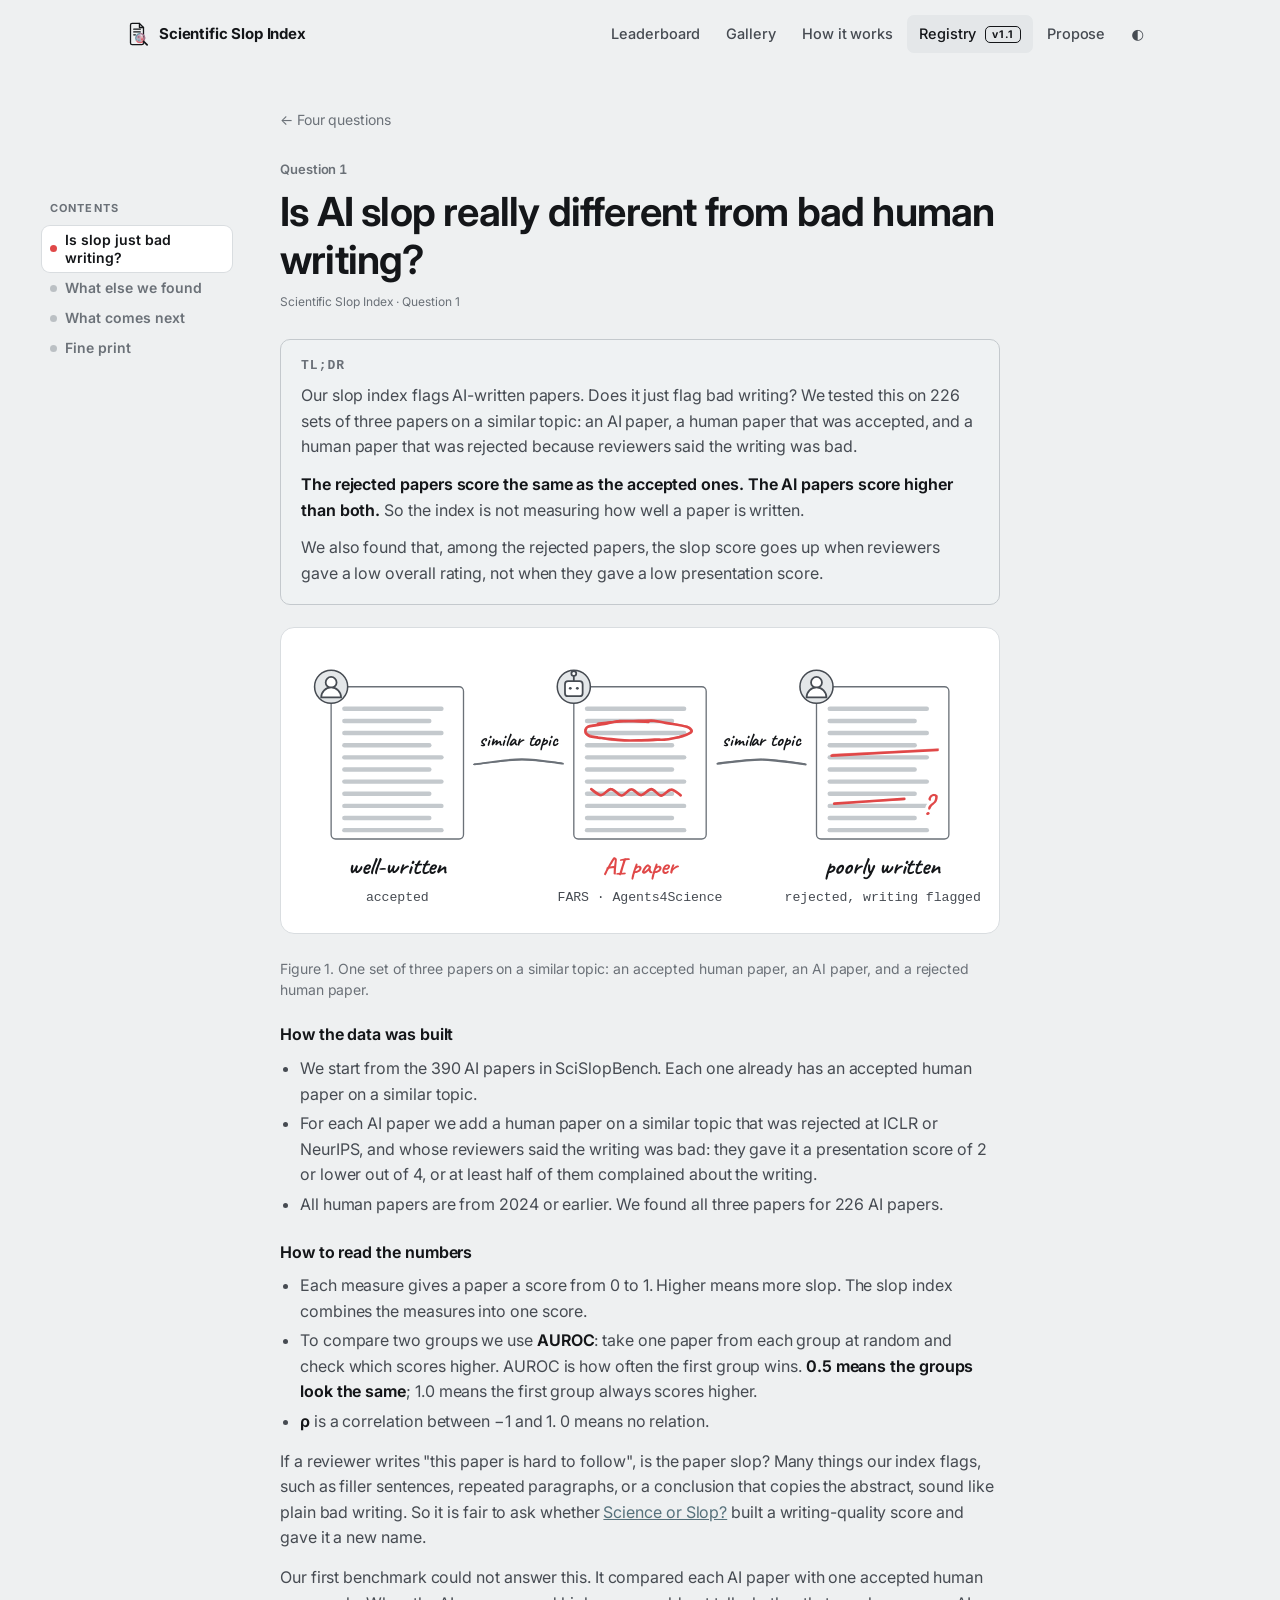
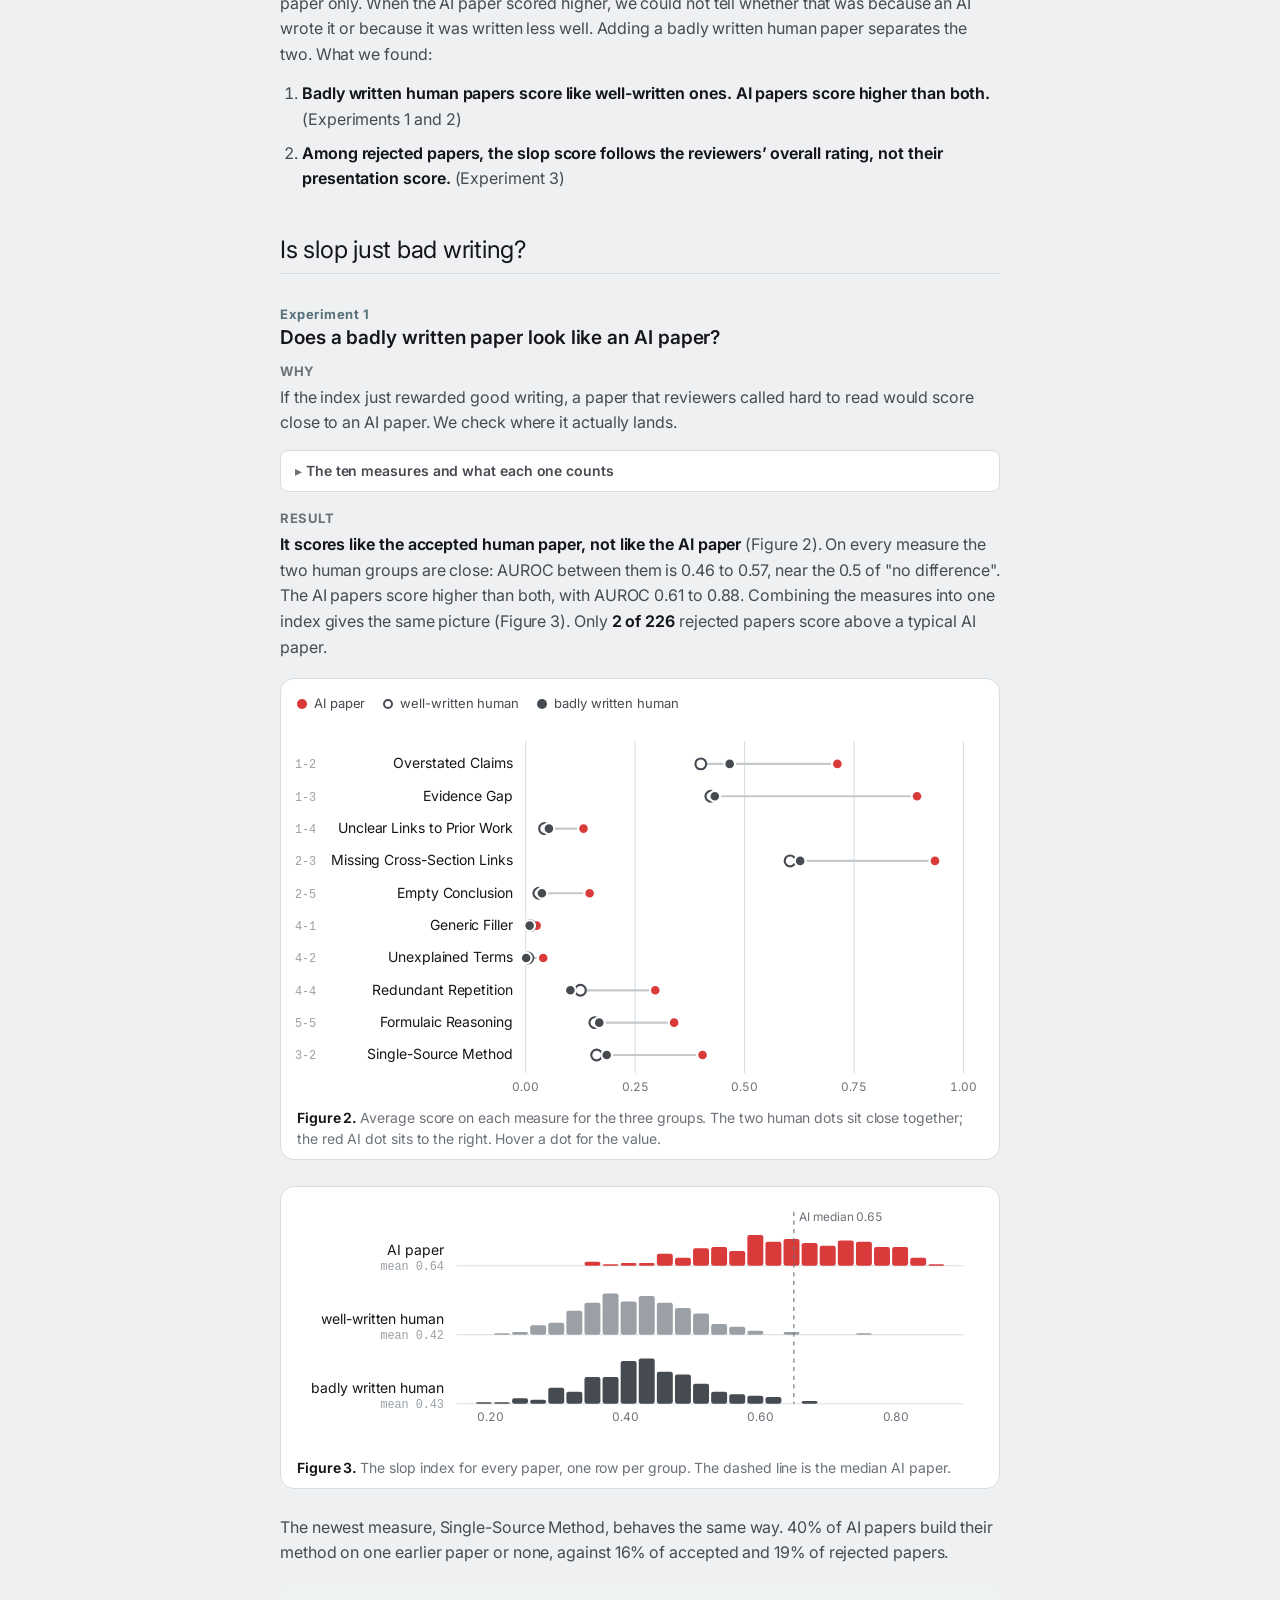
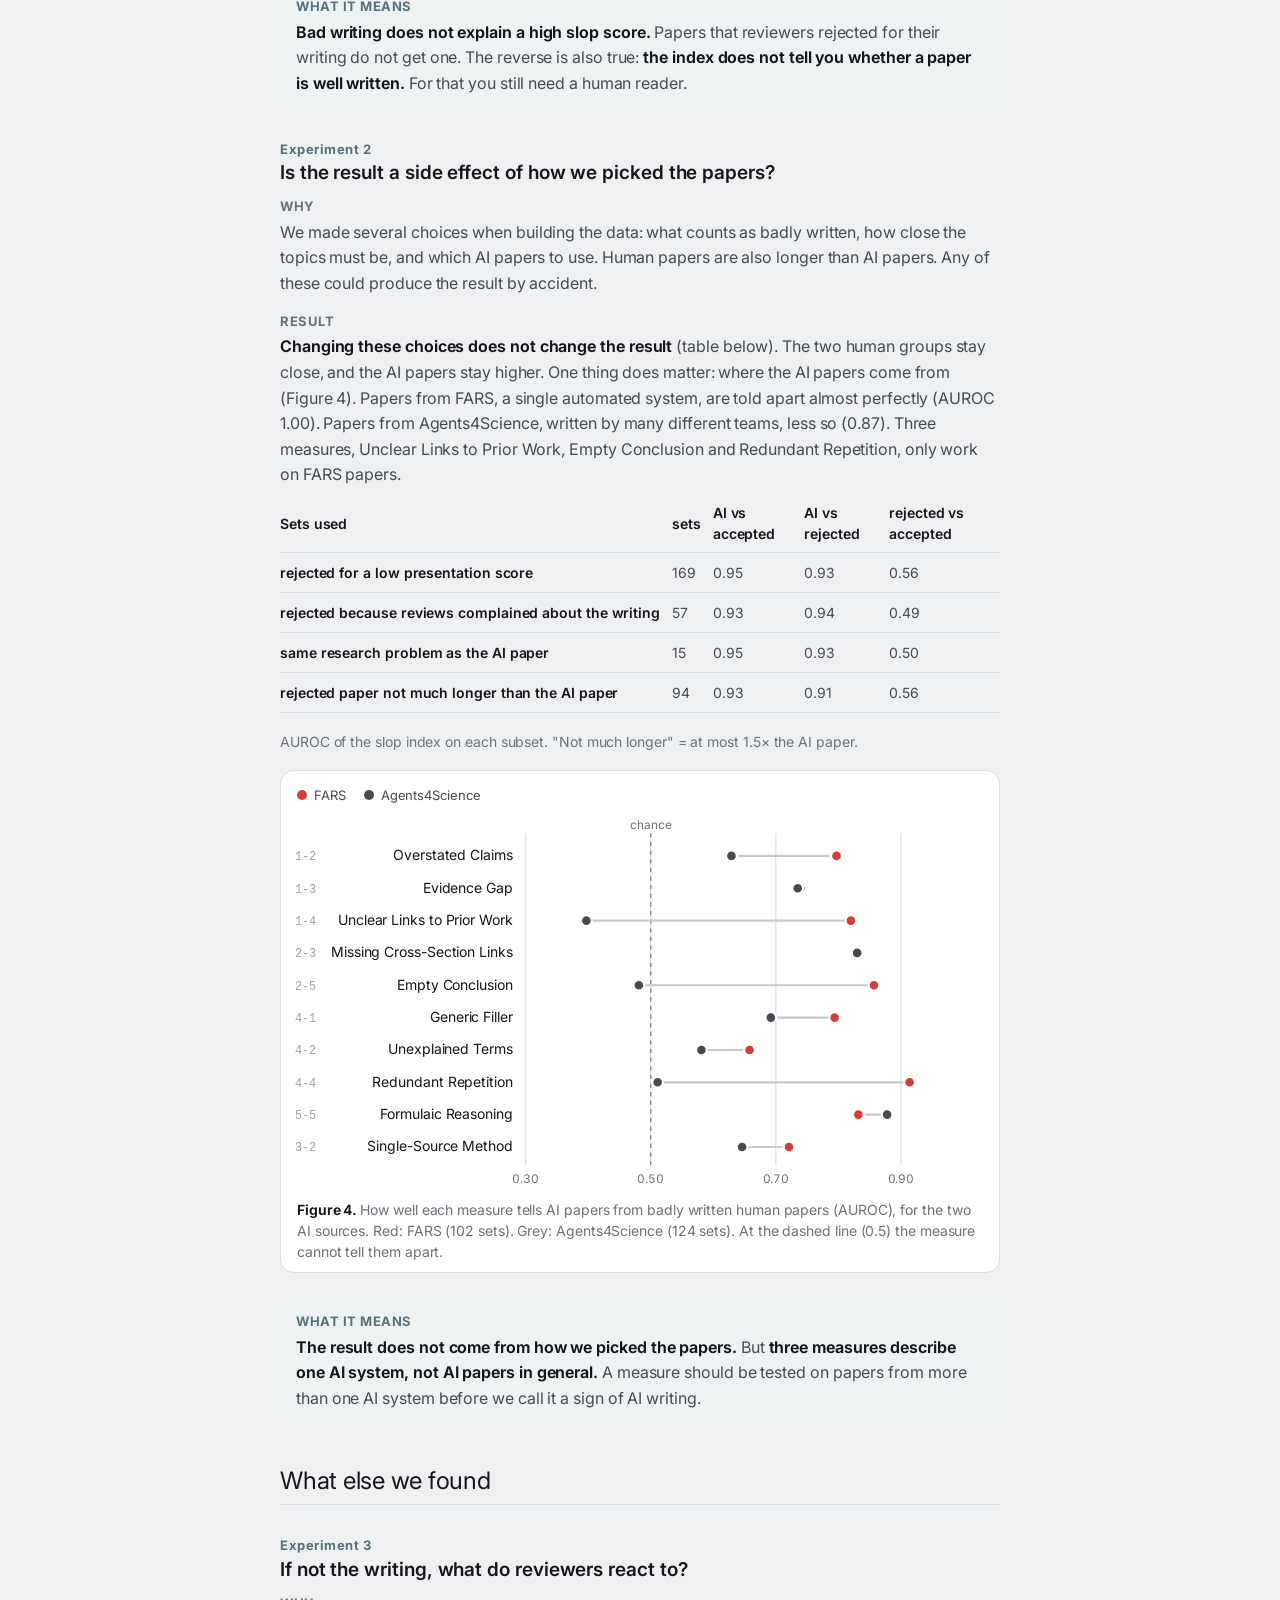
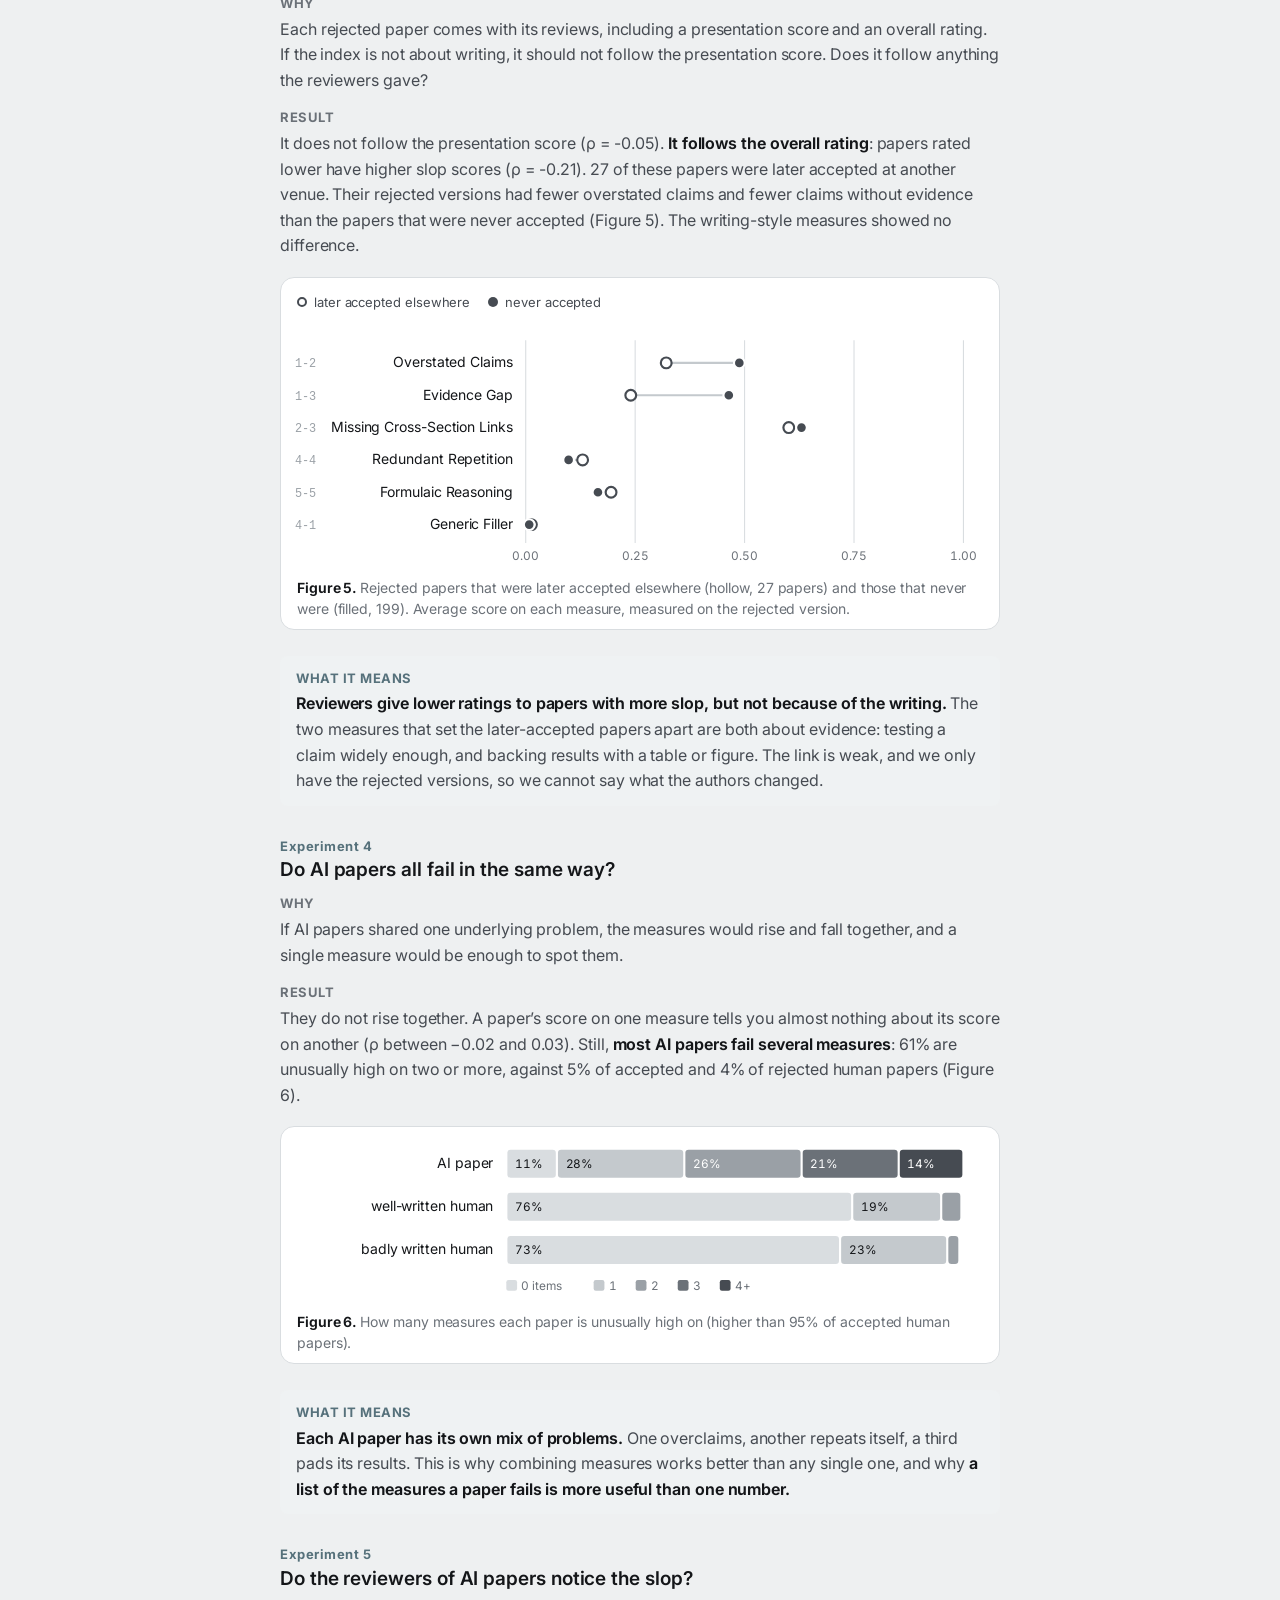
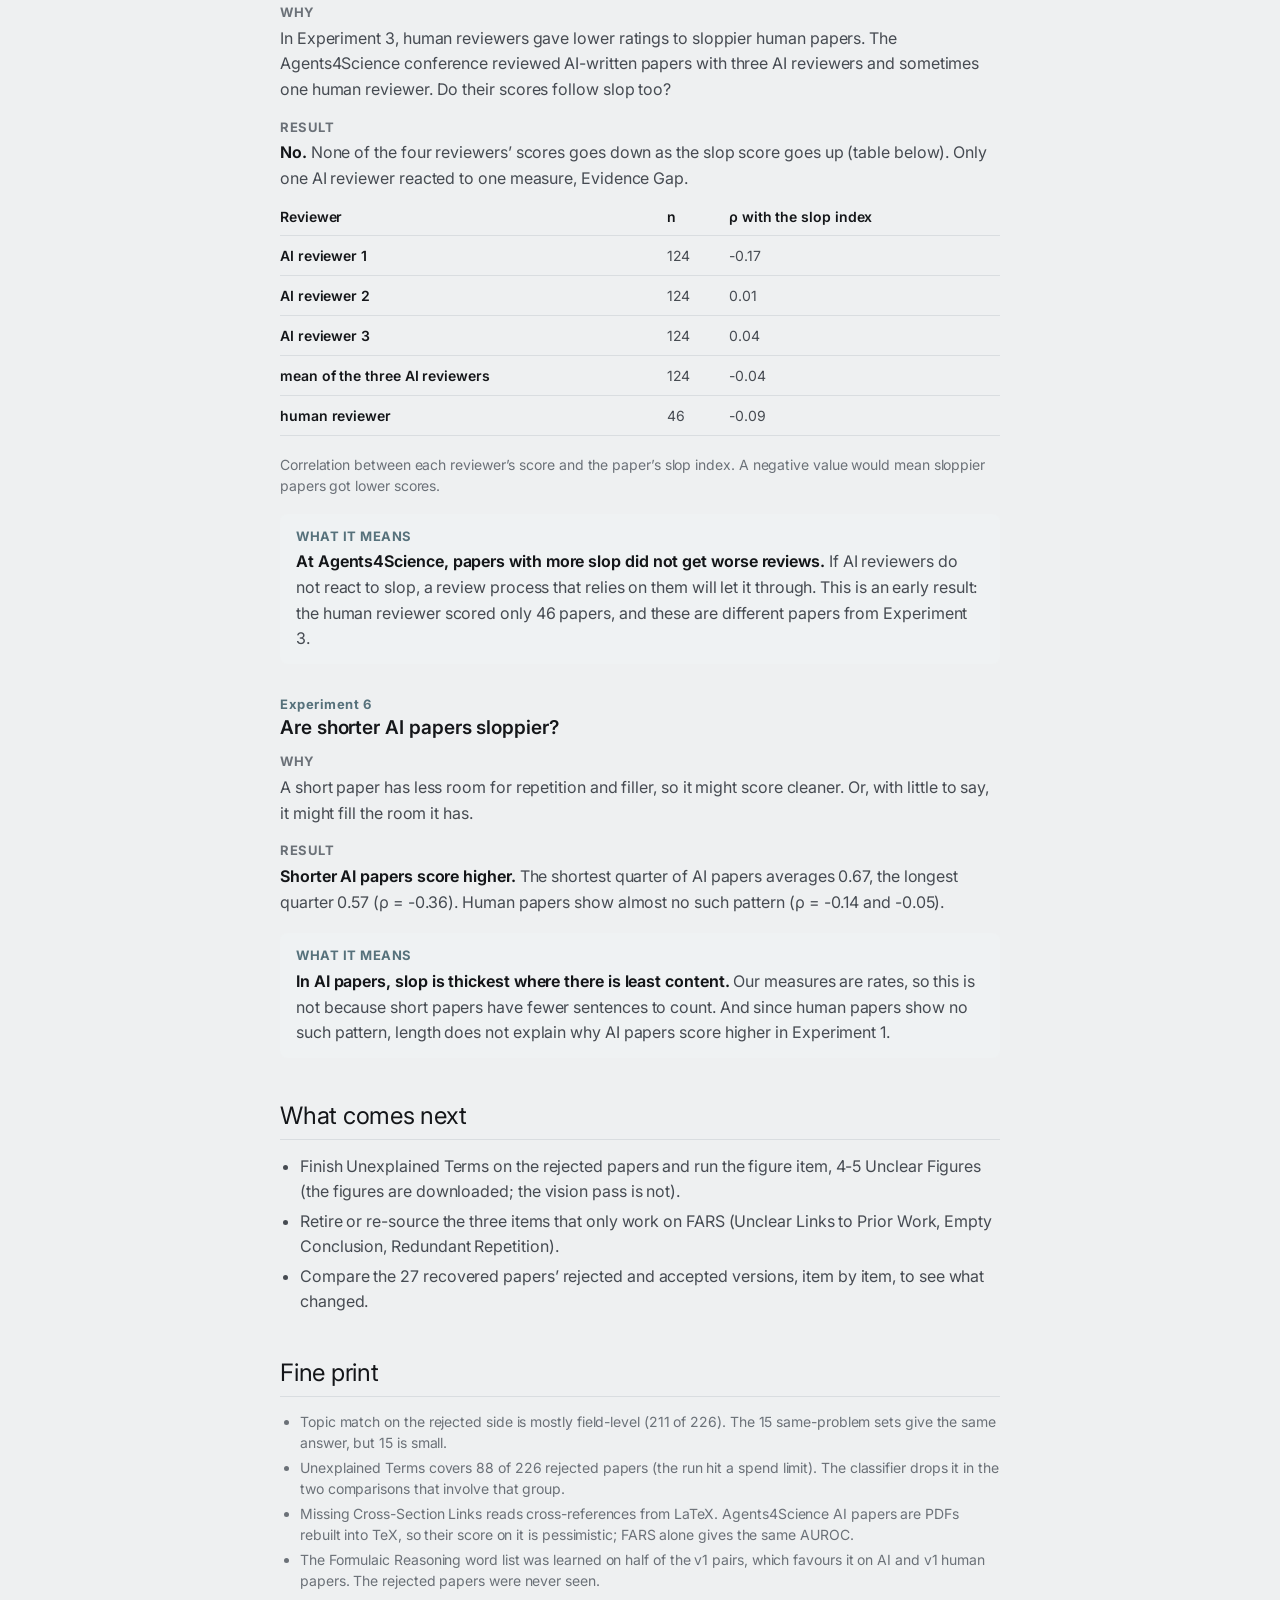
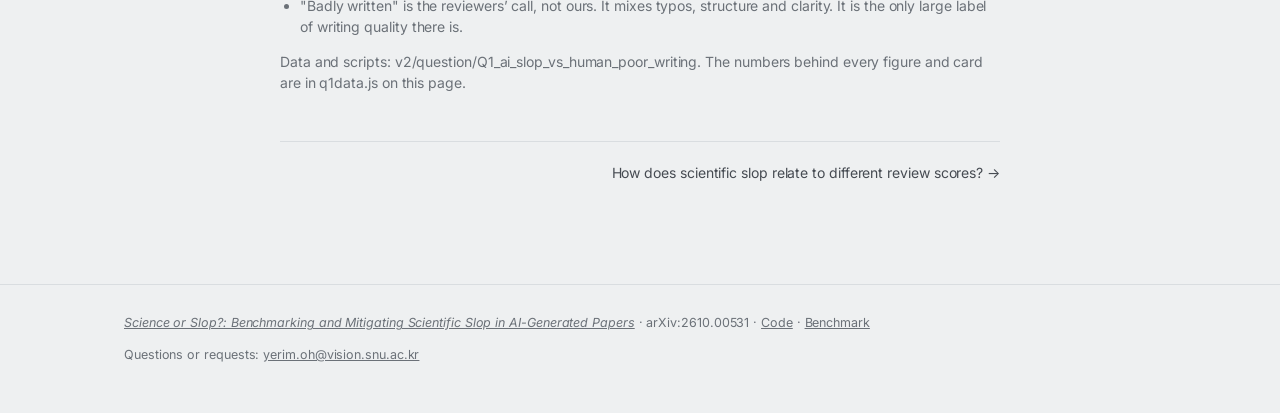
==== commit d594df48: "q.html#1: rewrite in plain words — TL;DR, data and reading guide, each experiment's why/result/meani" ====
--- a/q.html
+++ b/q.html
@@ -21,7 +21,7 @@
 <link rel="stylesheet" href="app.css?v=1105b">
 <link rel="stylesheet" href="v11.css?v=1105b">
 <link rel="stylesheet" href="https://fonts.googleapis.com/css2?family=Archivo:wdth,wght@62..125,600..900&family=Instrument+Serif:ital@0;1&family=Caveat:wght@500;700&display=swap">
-<link rel="stylesheet" href="site.css?v=1118g">
+<link rel="stylesheet" href="site.css?v=1118h">
 <script>
   // same theme key as the main app, applied before paint
   try { const t = localStorage.getItem('ssi-theme'); if (t) document.documentElement.dataset.theme = JSON.parse(t); } catch (e) { try { const t = localStorage.getItem('ssi-theme'); if (t) document.documentElement.dataset.theme = t.replace(/"/g, ''); } catch (_) {} }
@@ -48,7 +48,7 @@
     <span>Questions or requests: <a href="mailto:yerim.oh@vision.snu.ac.kr">yerim.oh@vision.snu.ac.kr</a></span>
   </div>
 </footer>
-<script src="q1data.js?v=1118g"></script>
-<script type="module" src="posts.js?v=1118g"></script>
+<script src="q1data.js?v=1118h"></script>
+<script type="module" src="posts.js?v=1118h"></script>
 </body>
 </html>
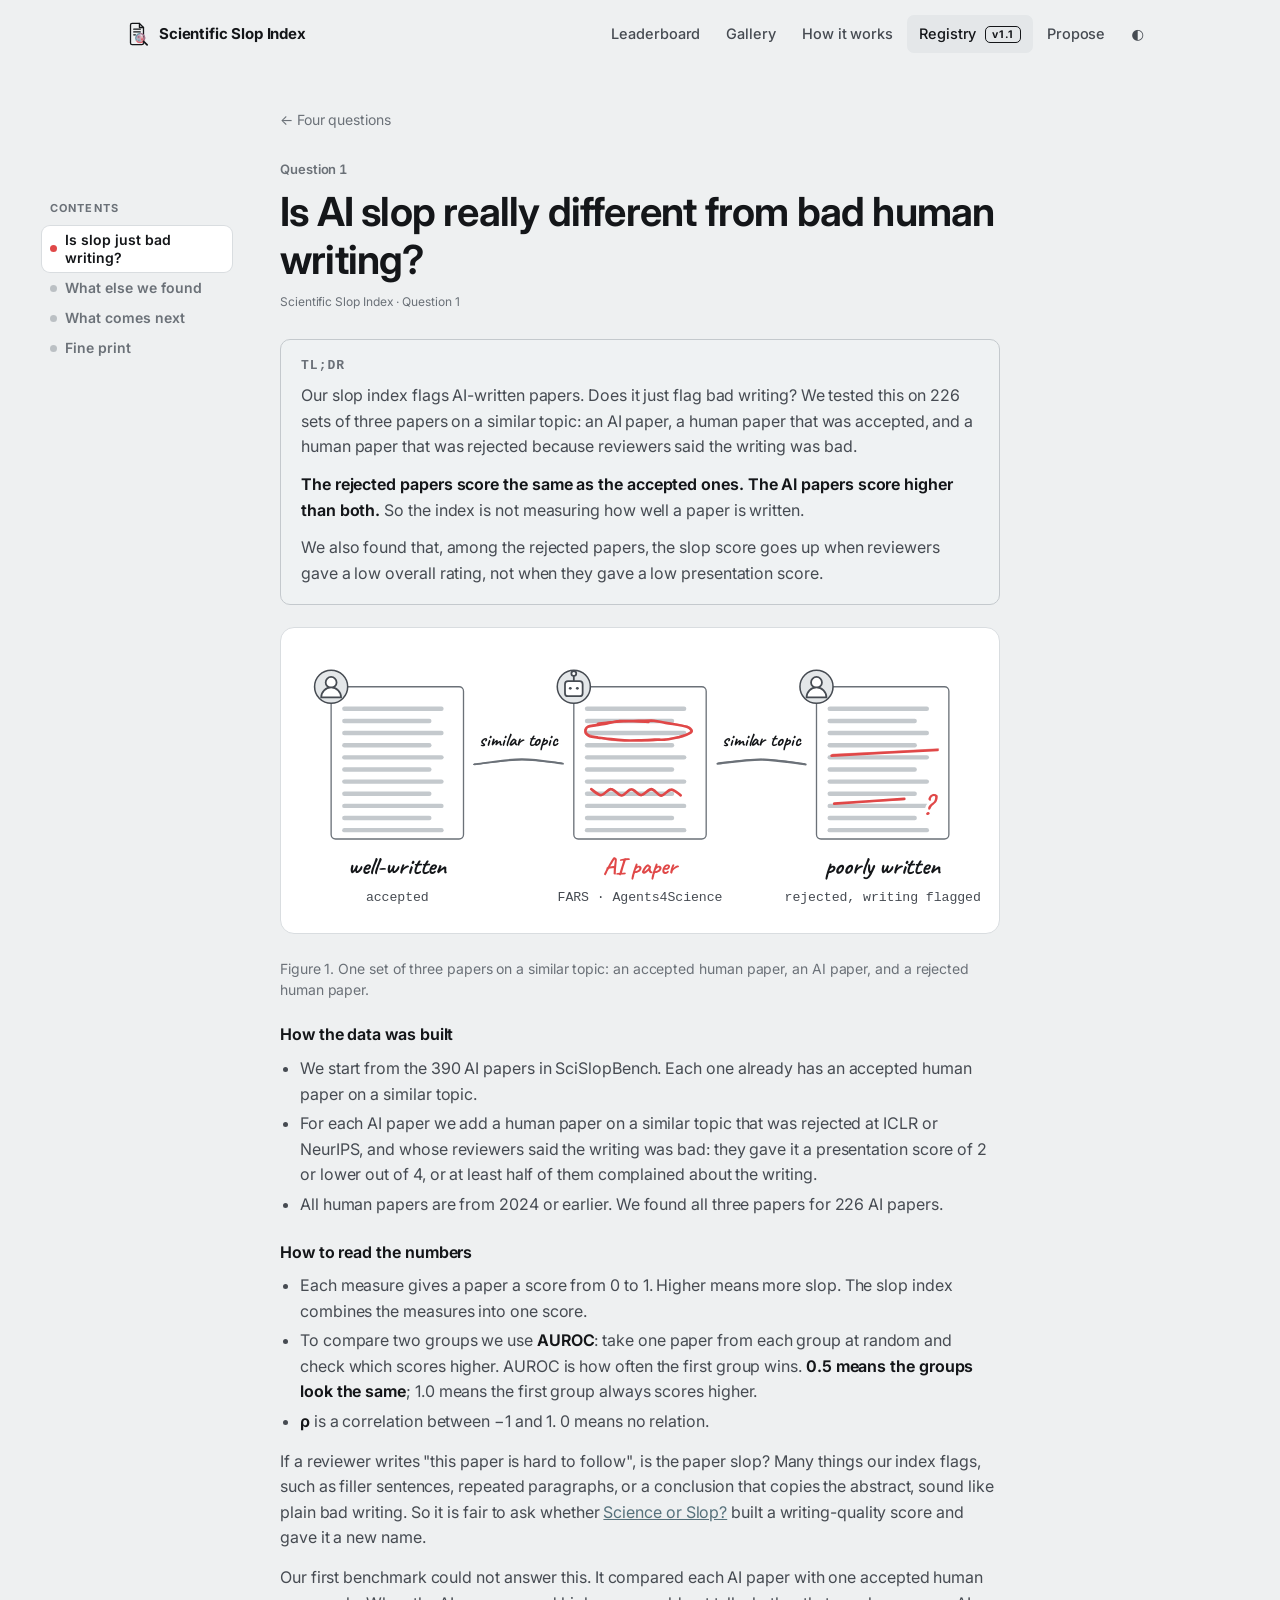
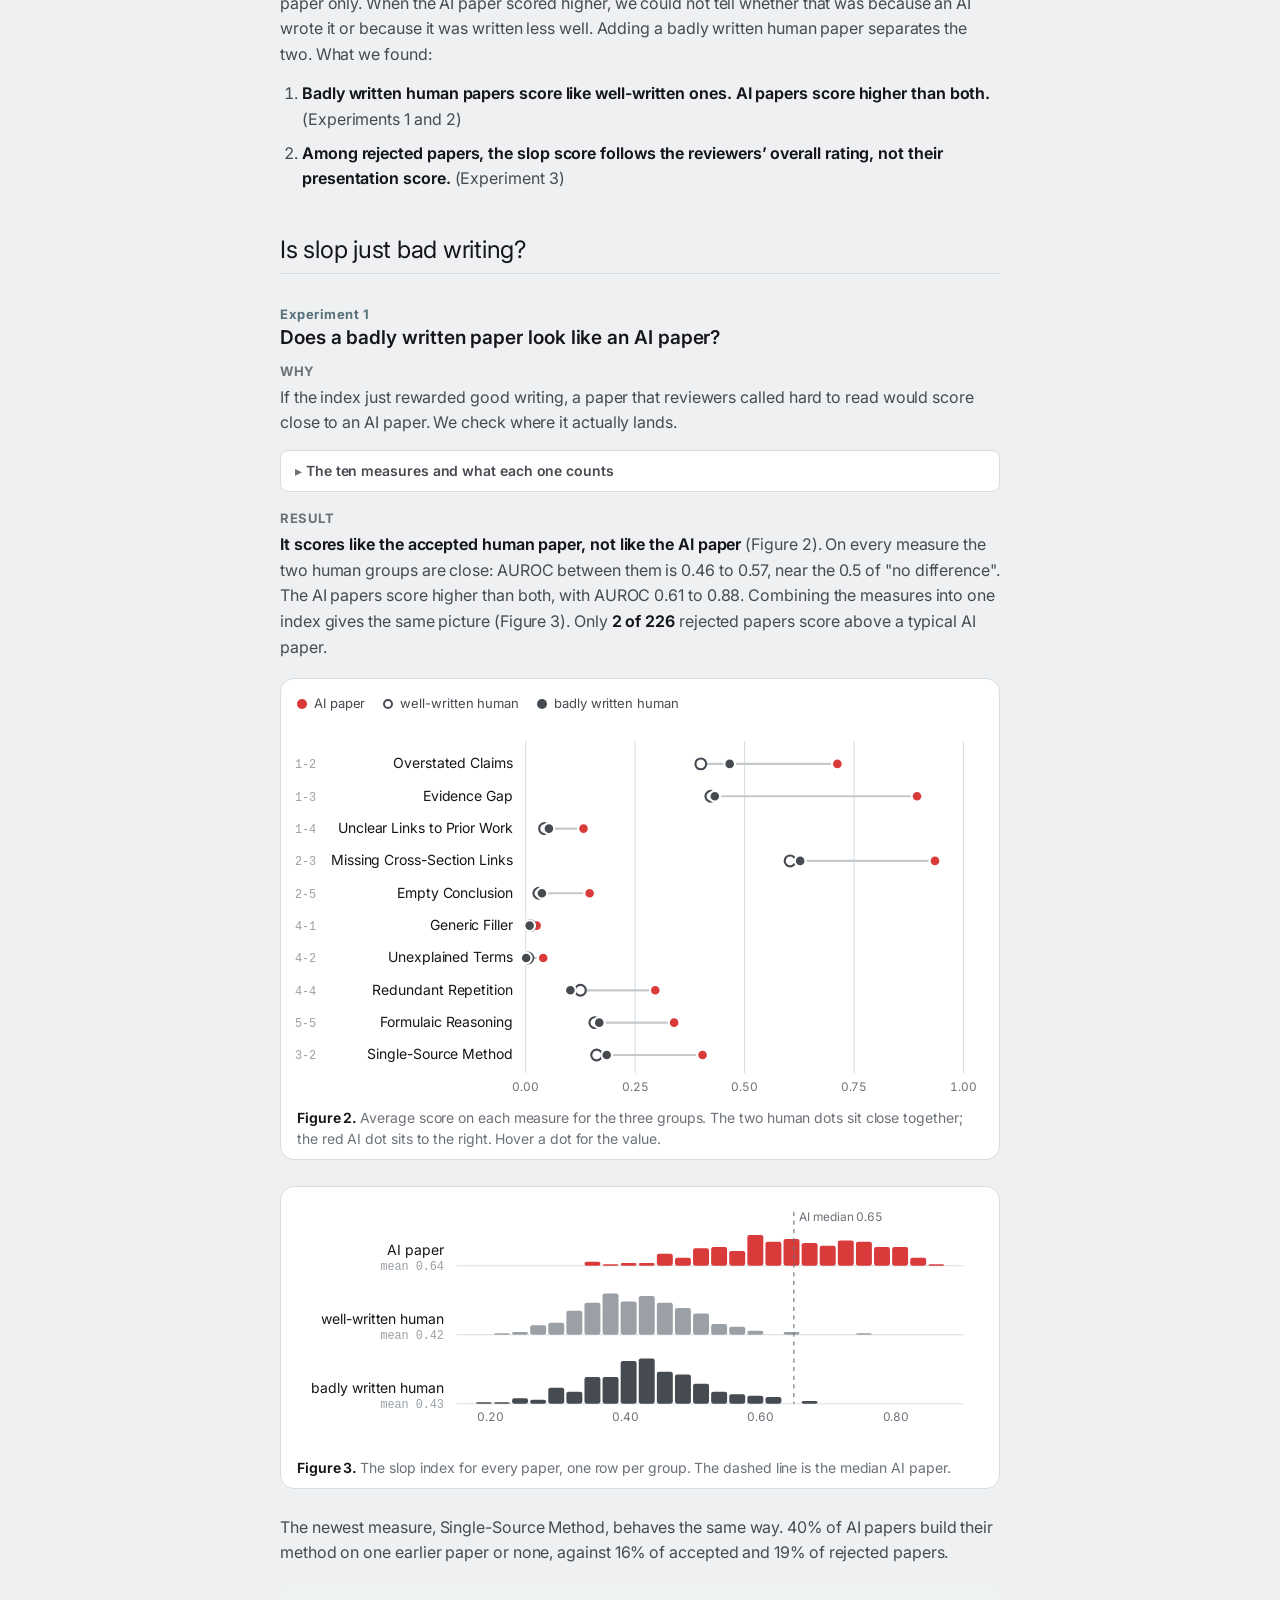
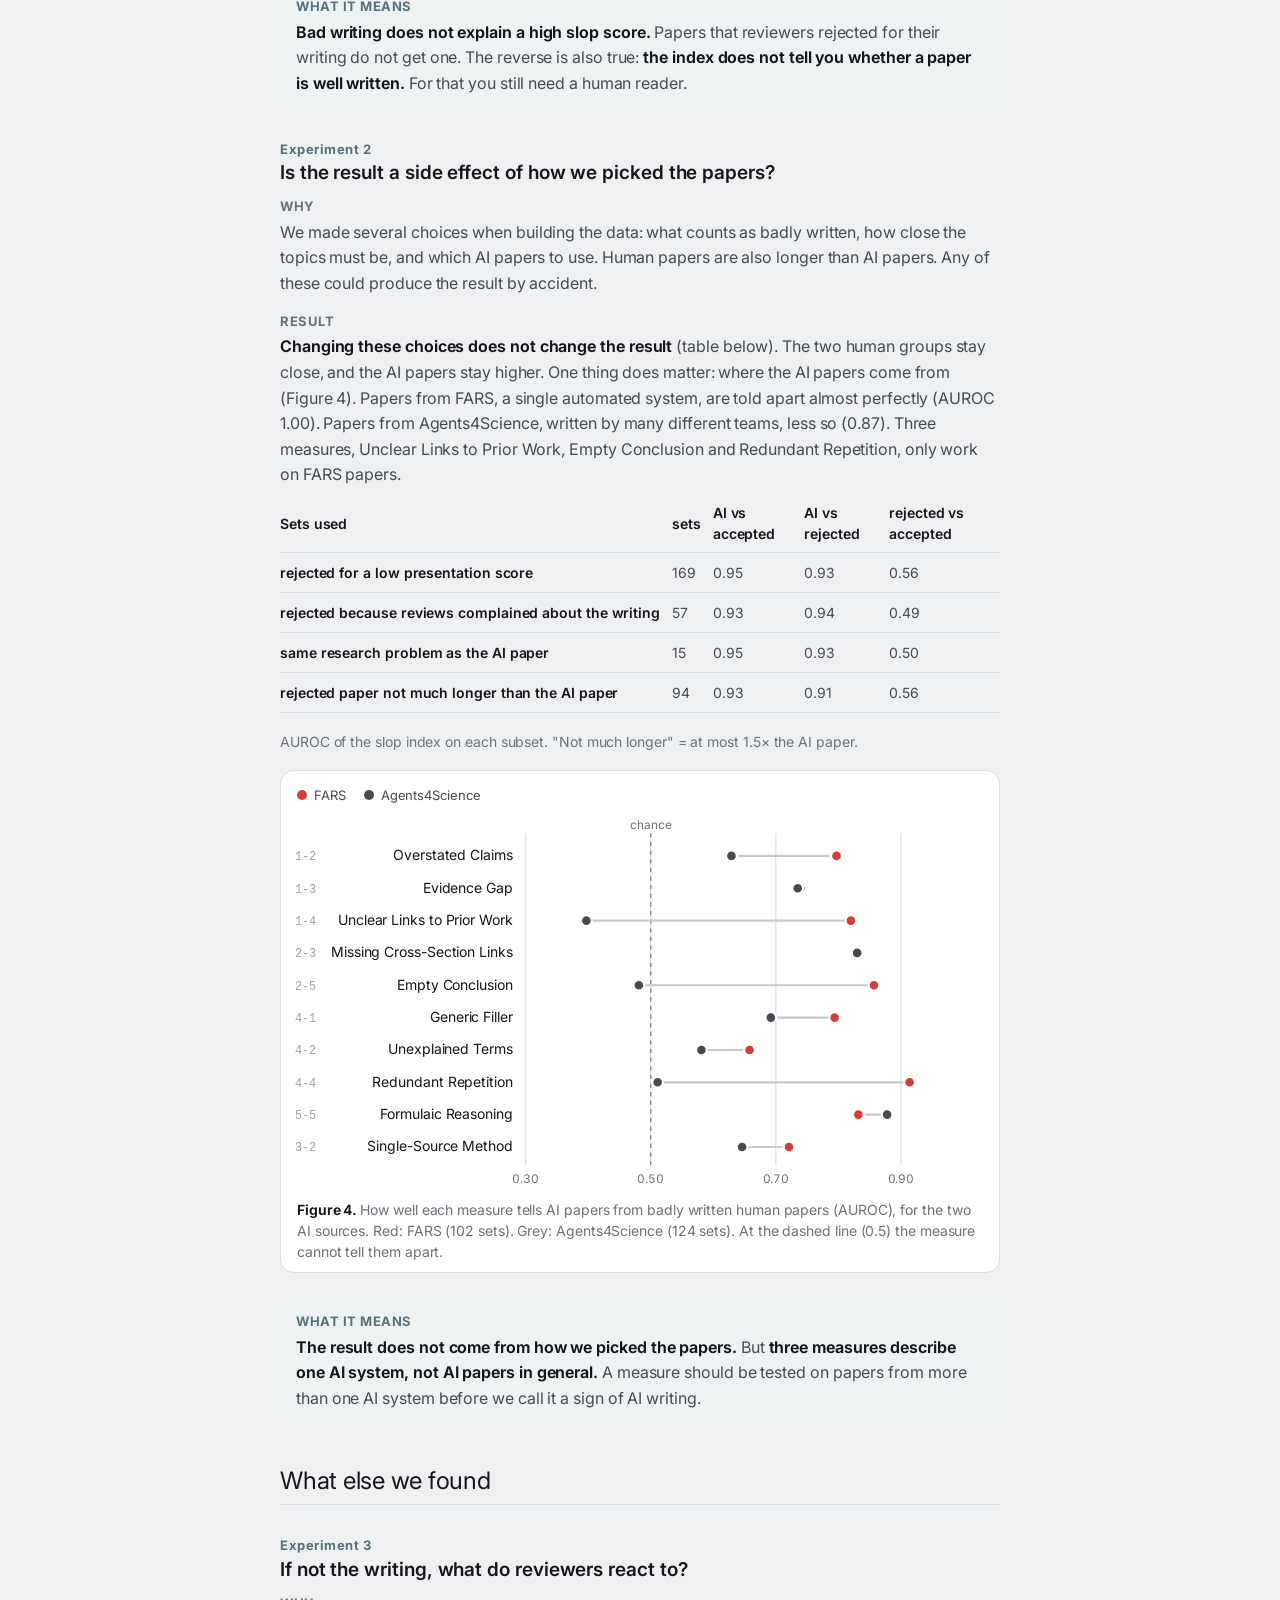
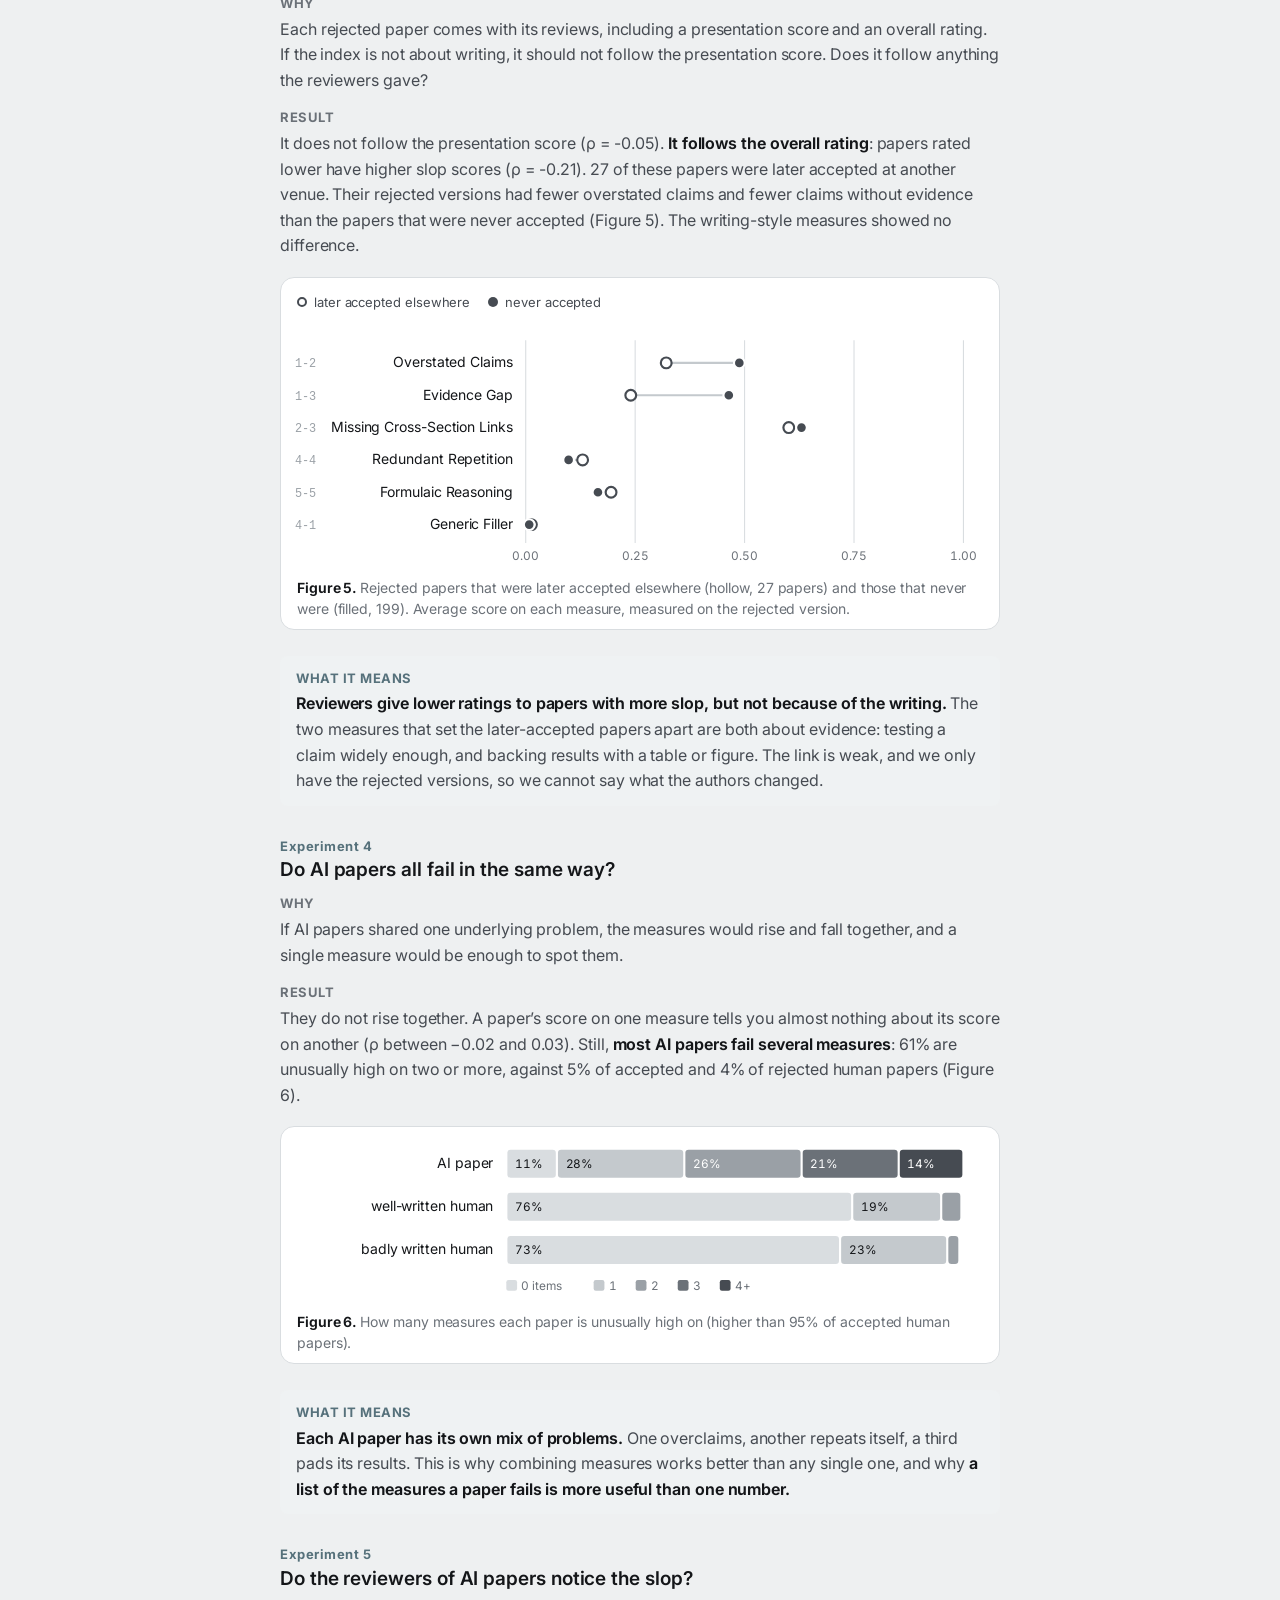
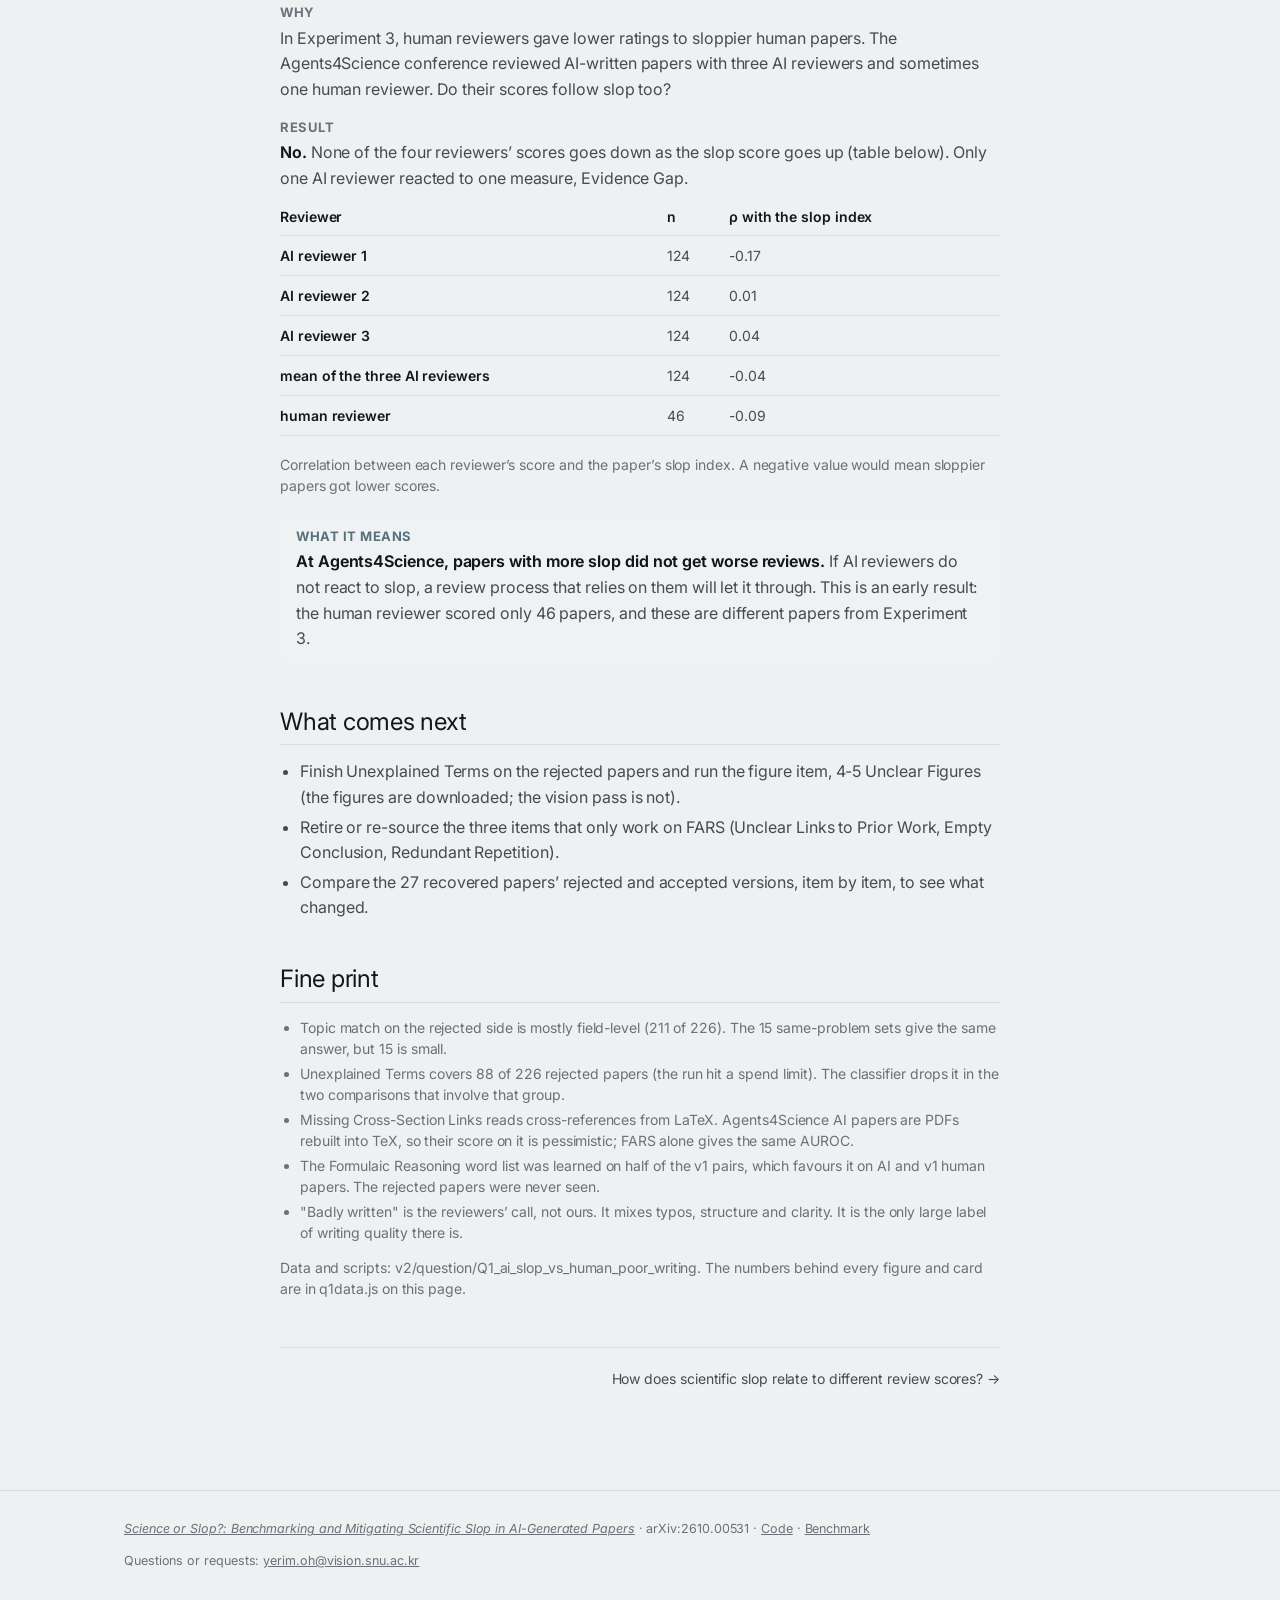
==== commit 4f7ce698: "q.html#1: remove the paper-length experiment Co-Authored-By: Claude Opus 5.5 <noreply@anthropic.com>" ====
--- a/q.html
+++ b/q.html
@@ -21,7 +21,7 @@
 <link rel="stylesheet" href="app.css?v=1105b">
 <link rel="stylesheet" href="v11.css?v=1105b">
 <link rel="stylesheet" href="https://fonts.googleapis.com/css2?family=Archivo:wdth,wght@62..125,600..900&family=Instrument+Serif:ital@0;1&family=Caveat:wght@500;700&display=swap">
-<link rel="stylesheet" href="site.css?v=1118h">
+<link rel="stylesheet" href="site.css?v=1118i">
 <script>
   // same theme key as the main app, applied before paint
   try { const t = localStorage.getItem('ssi-theme'); if (t) document.documentElement.dataset.theme = JSON.parse(t); } catch (e) { try { const t = localStorage.getItem('ssi-theme'); if (t) document.documentElement.dataset.theme = t.replace(/"/g, ''); } catch (_) {} }
@@ -48,7 +48,7 @@
     <span>Questions or requests: <a href="mailto:yerim.oh@vision.snu.ac.kr">yerim.oh@vision.snu.ac.kr</a></span>
   </div>
 </footer>
-<script src="q1data.js?v=1118h"></script>
-<script type="module" src="posts.js?v=1118h"></script>
+<script src="q1data.js?v=1118i"></script>
+<script type="module" src="posts.js?v=1118i"></script>
 </body>
 </html>
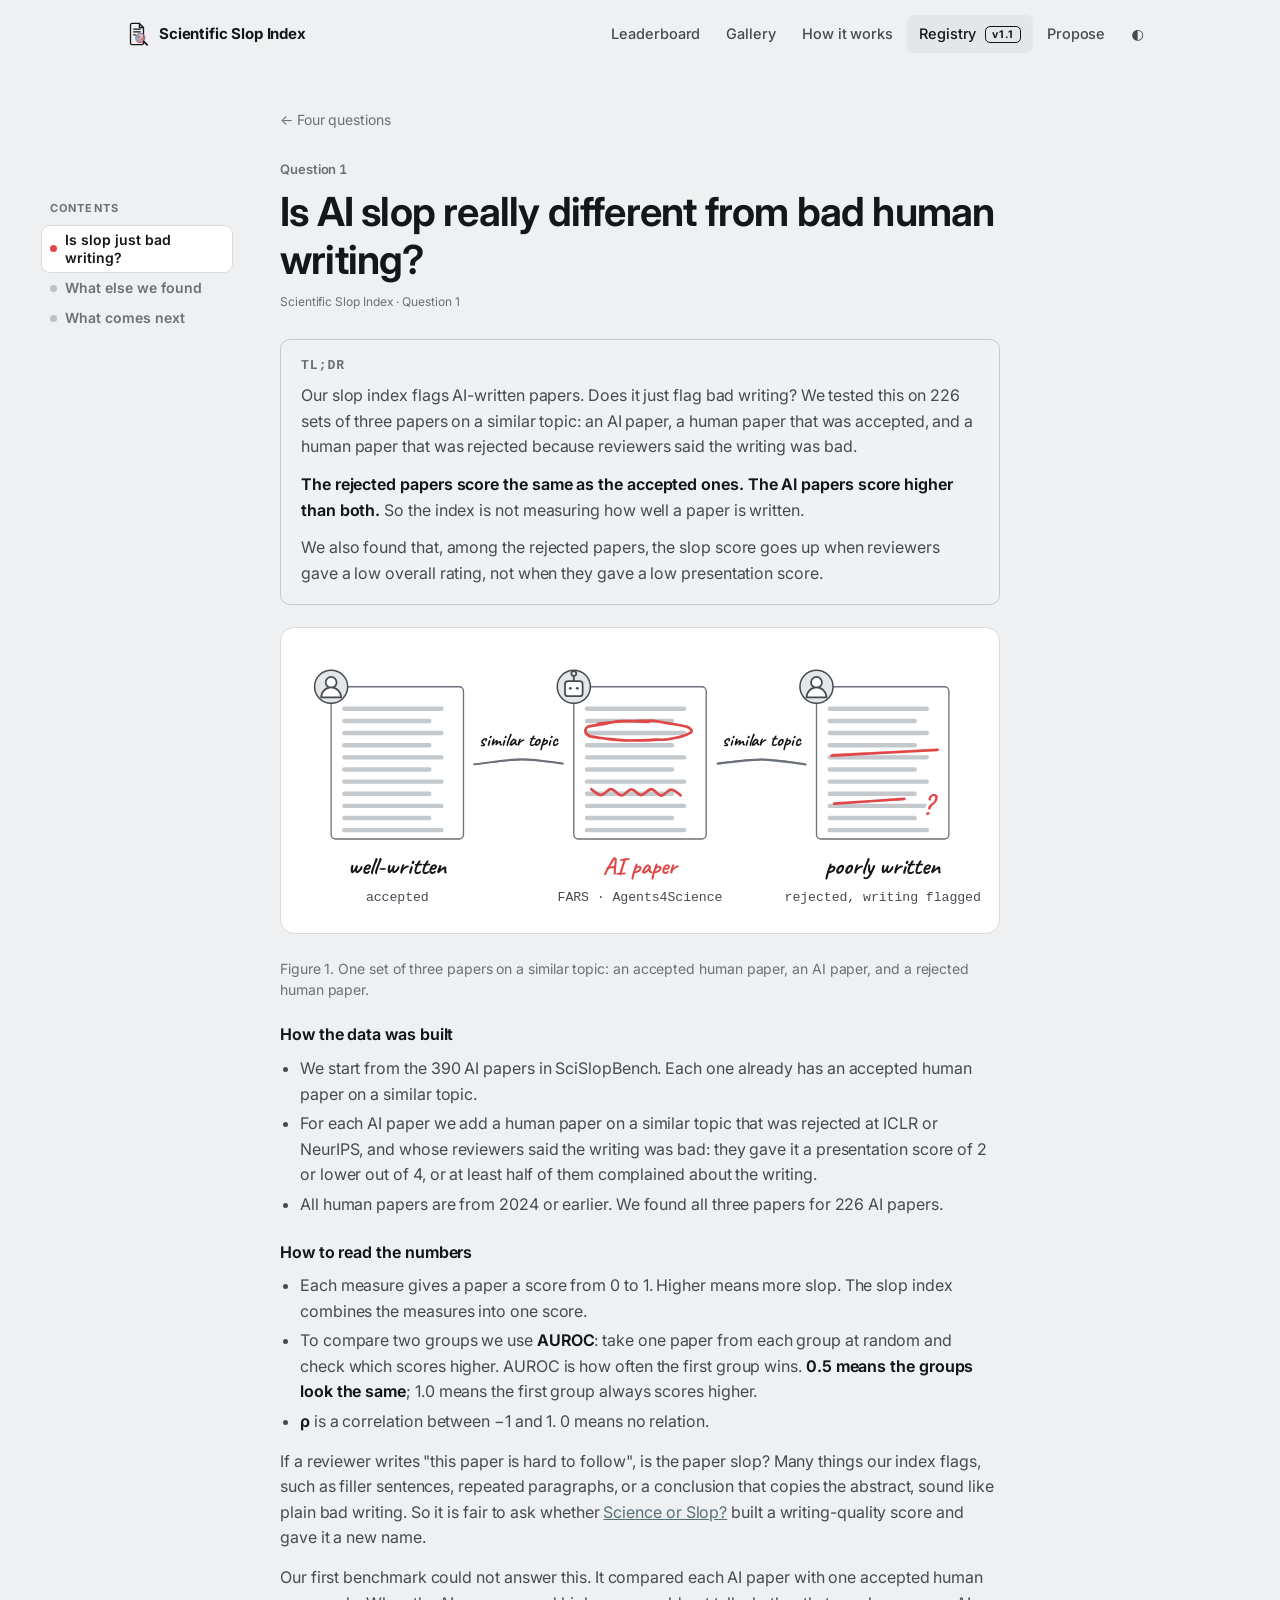
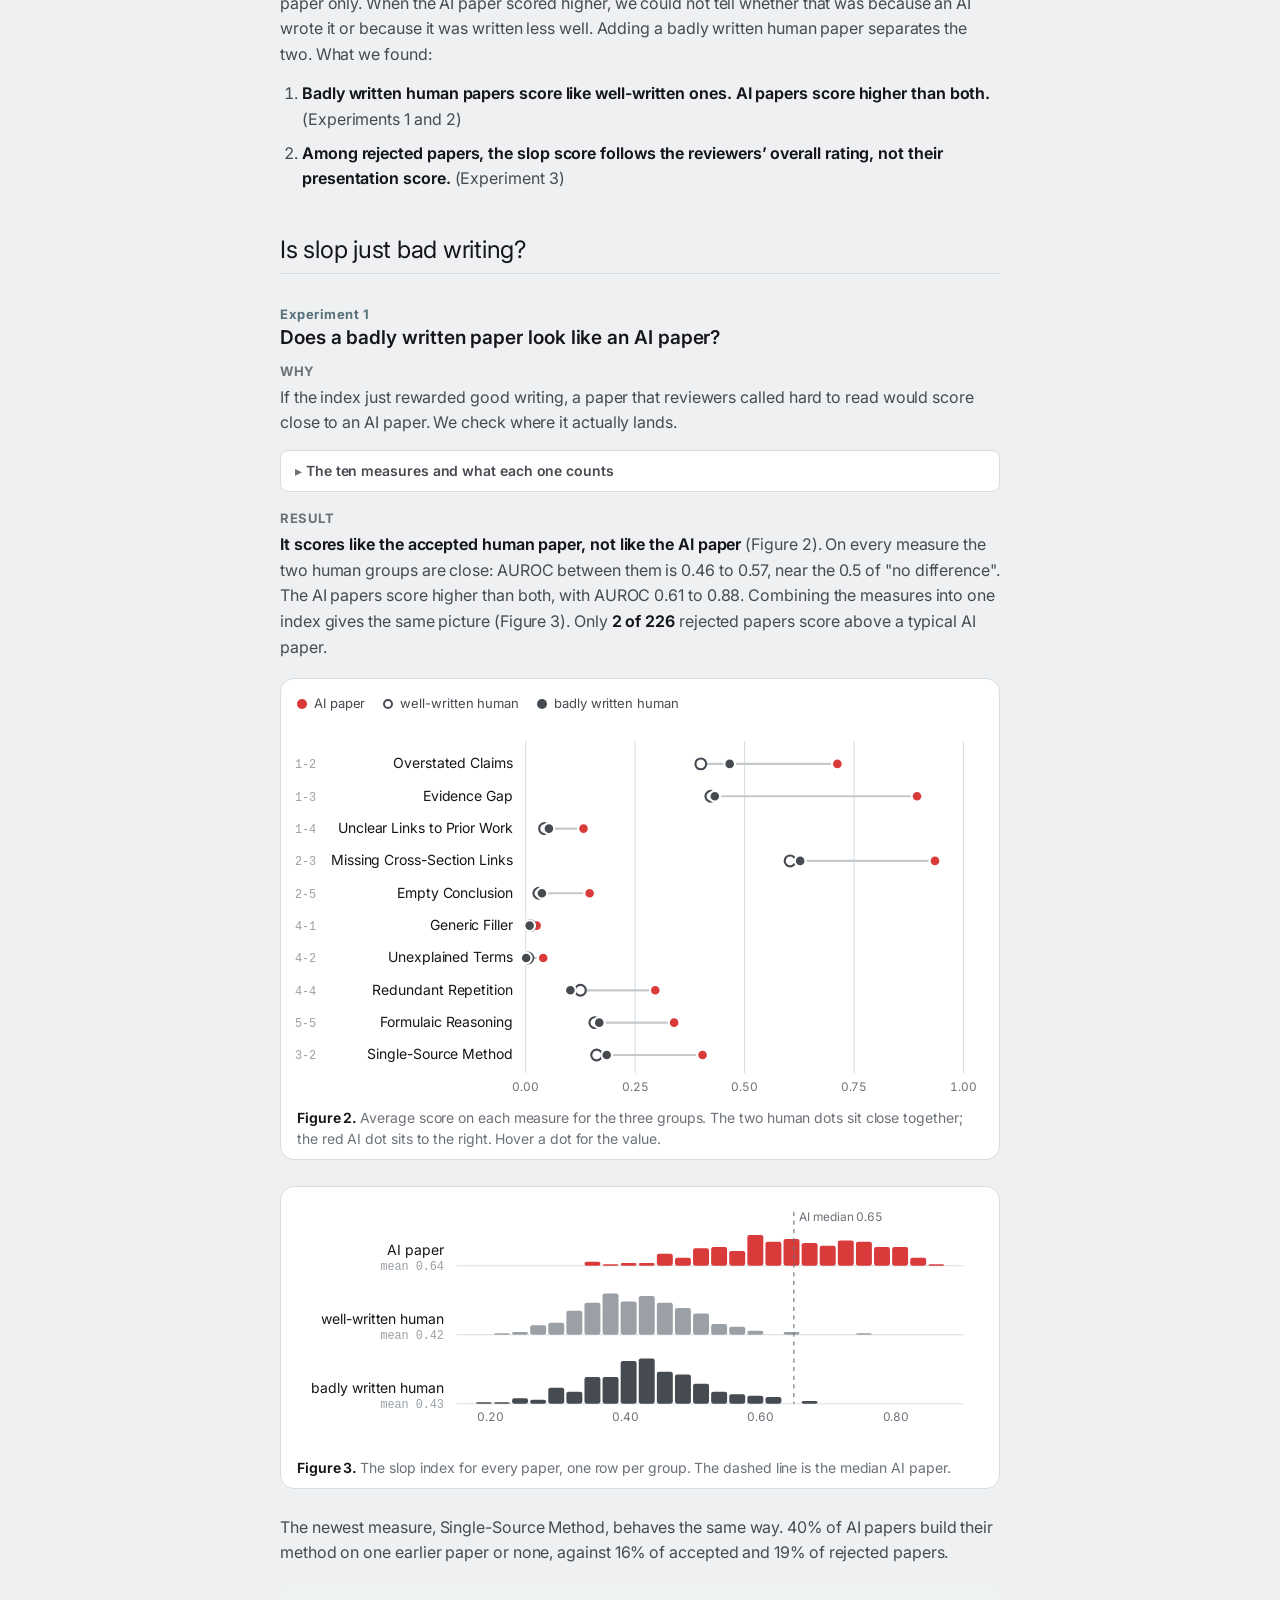
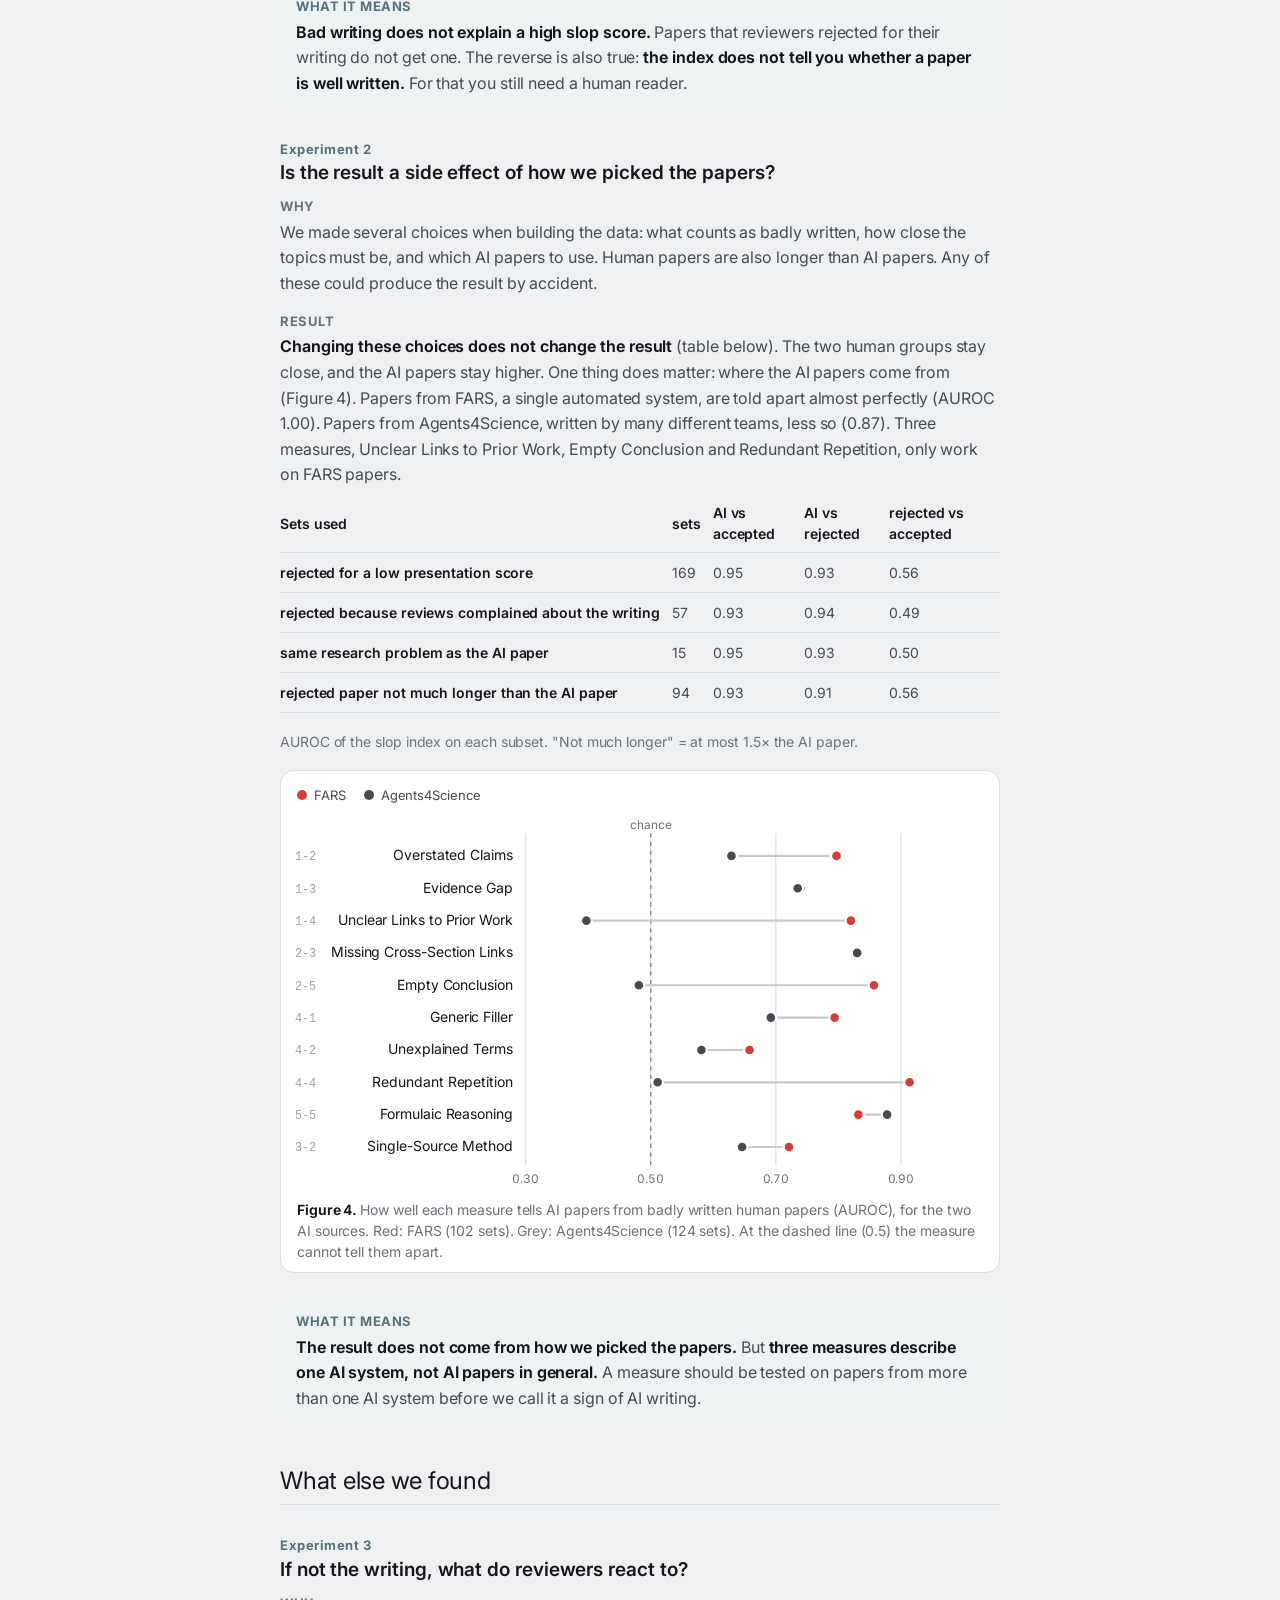
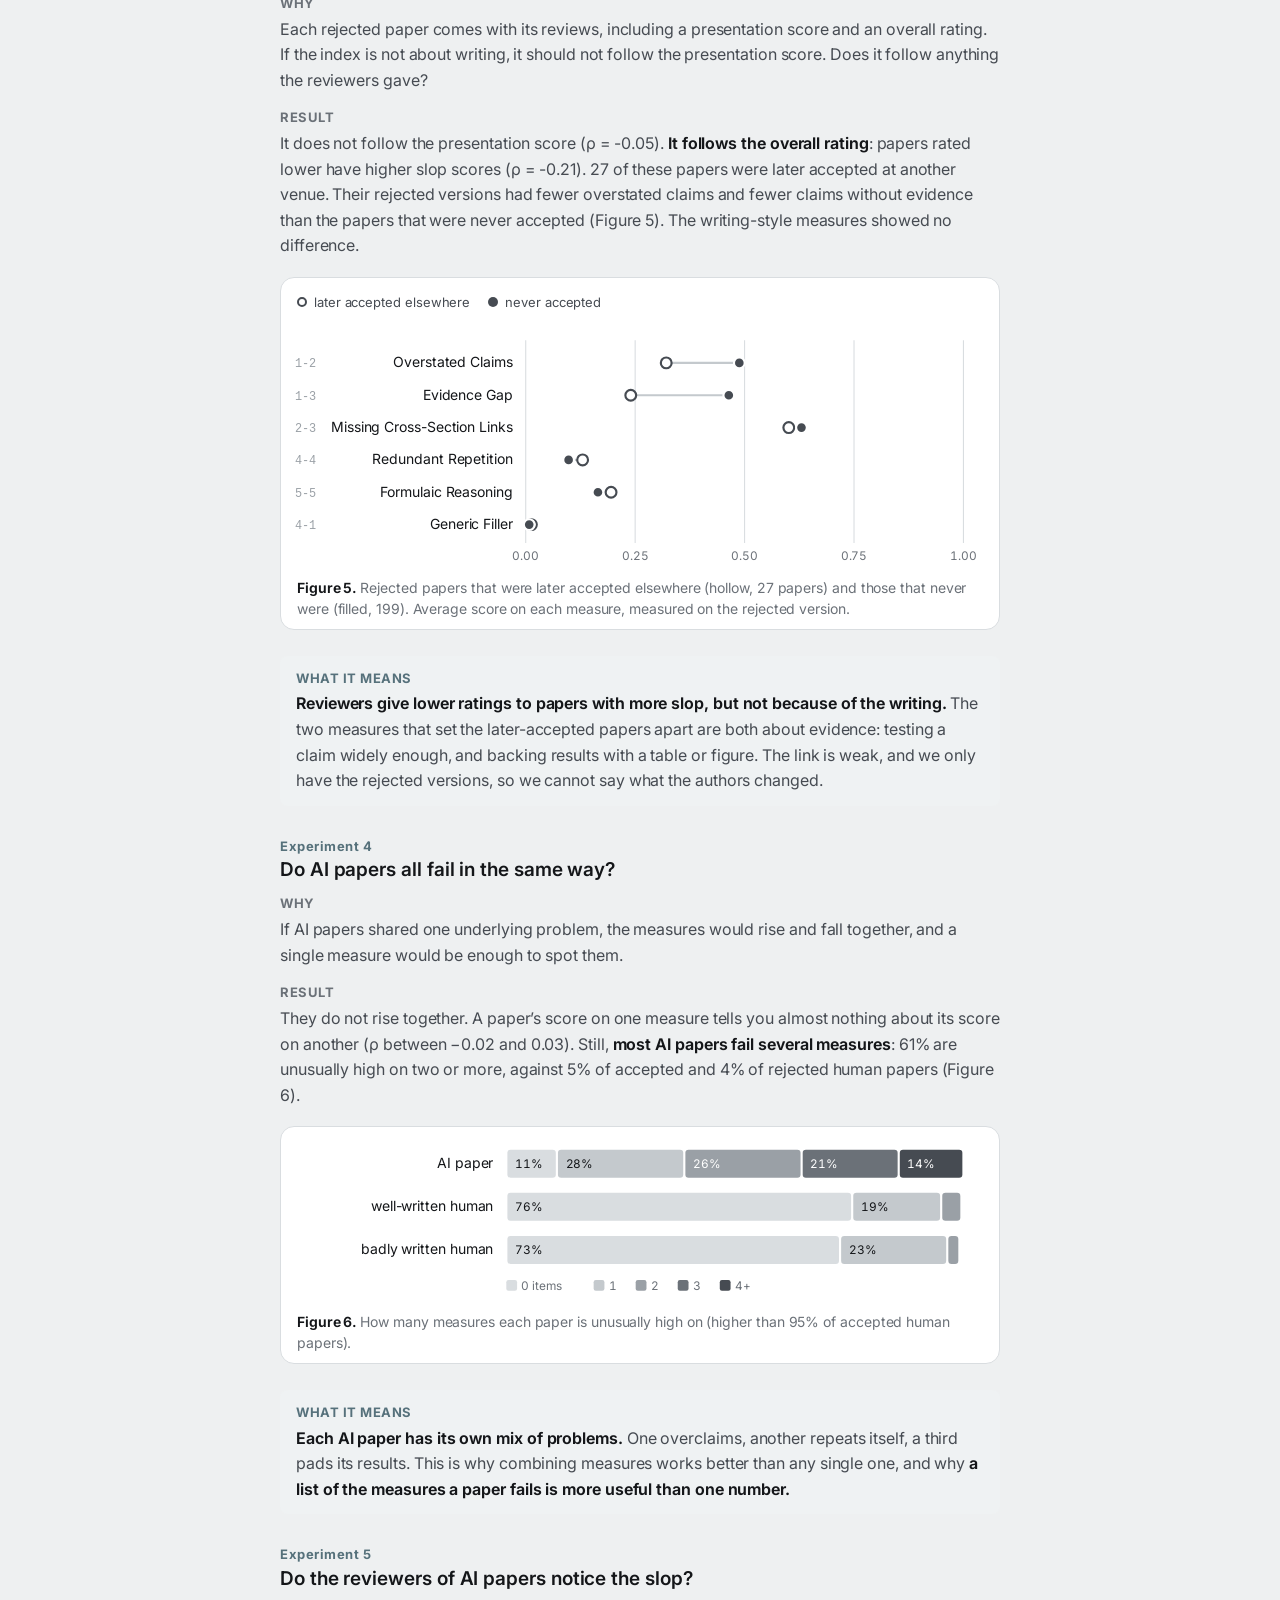
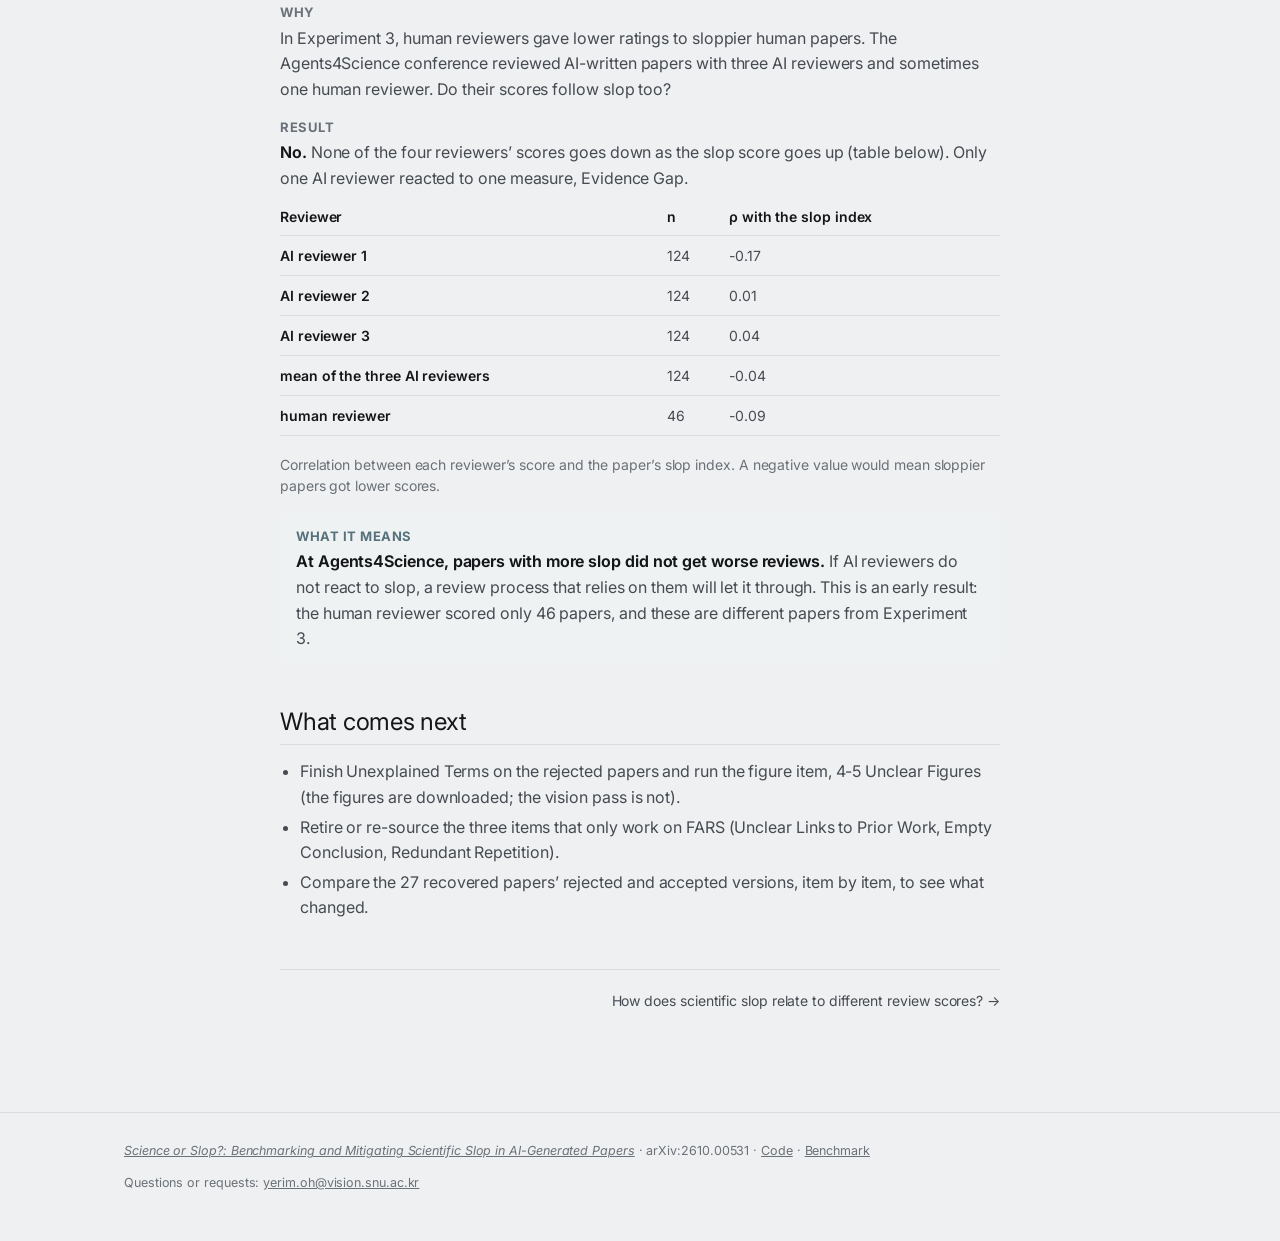
==== commit 4b15e42c: "q.html#1: remove fine print Co-Authored-By: Claude Opus 5.5 <noreply@anthropic.com>" ====
--- a/q.html
+++ b/q.html
@@ -21,7 +21,7 @@
 <link rel="stylesheet" href="app.css?v=1105b">
 <link rel="stylesheet" href="v11.css?v=1105b">
 <link rel="stylesheet" href="https://fonts.googleapis.com/css2?family=Archivo:wdth,wght@62..125,600..900&family=Instrument+Serif:ital@0;1&family=Caveat:wght@500;700&display=swap">
-<link rel="stylesheet" href="site.css?v=1118i">
+<link rel="stylesheet" href="site.css?v=1118j">
 <script>
   // same theme key as the main app, applied before paint
   try { const t = localStorage.getItem('ssi-theme'); if (t) document.documentElement.dataset.theme = JSON.parse(t); } catch (e) { try { const t = localStorage.getItem('ssi-theme'); if (t) document.documentElement.dataset.theme = t.replace(/"/g, ''); } catch (_) {} }
@@ -48,7 +48,8 @@
     <span>Questions or requests: <a href="mailto:yerim.oh@vision.snu.ac.kr">yerim.oh@vision.snu.ac.kr</a></span>
   </div>
 </footer>
-<script src="q1data.js?v=1118i"></script>
-<script type="module" src="posts.js?v=1118i"></script>
+<script src="q1data.js?v=1118j"></script>
+<script src="q4data.js?v=1117a"></script>
+<script type="module" src="posts.js?v=1118j"></script>
 </body>
 </html>
